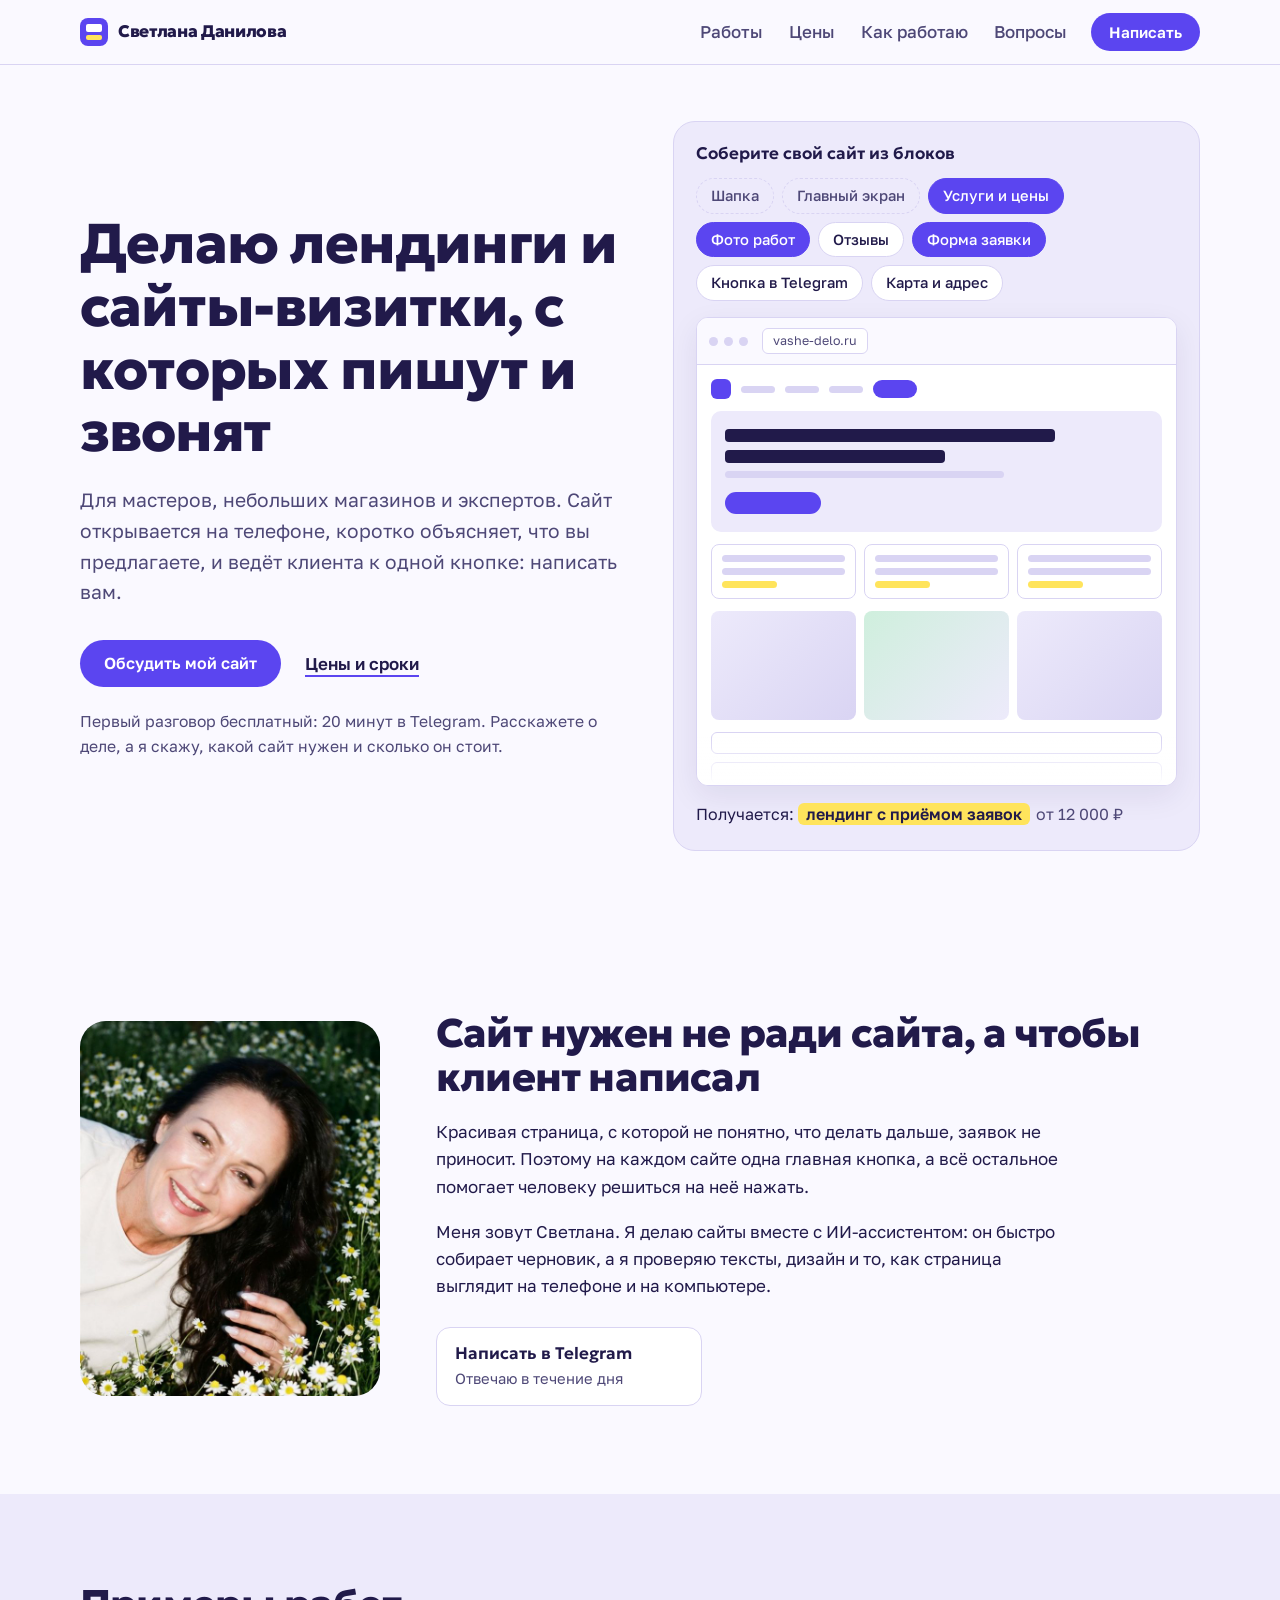
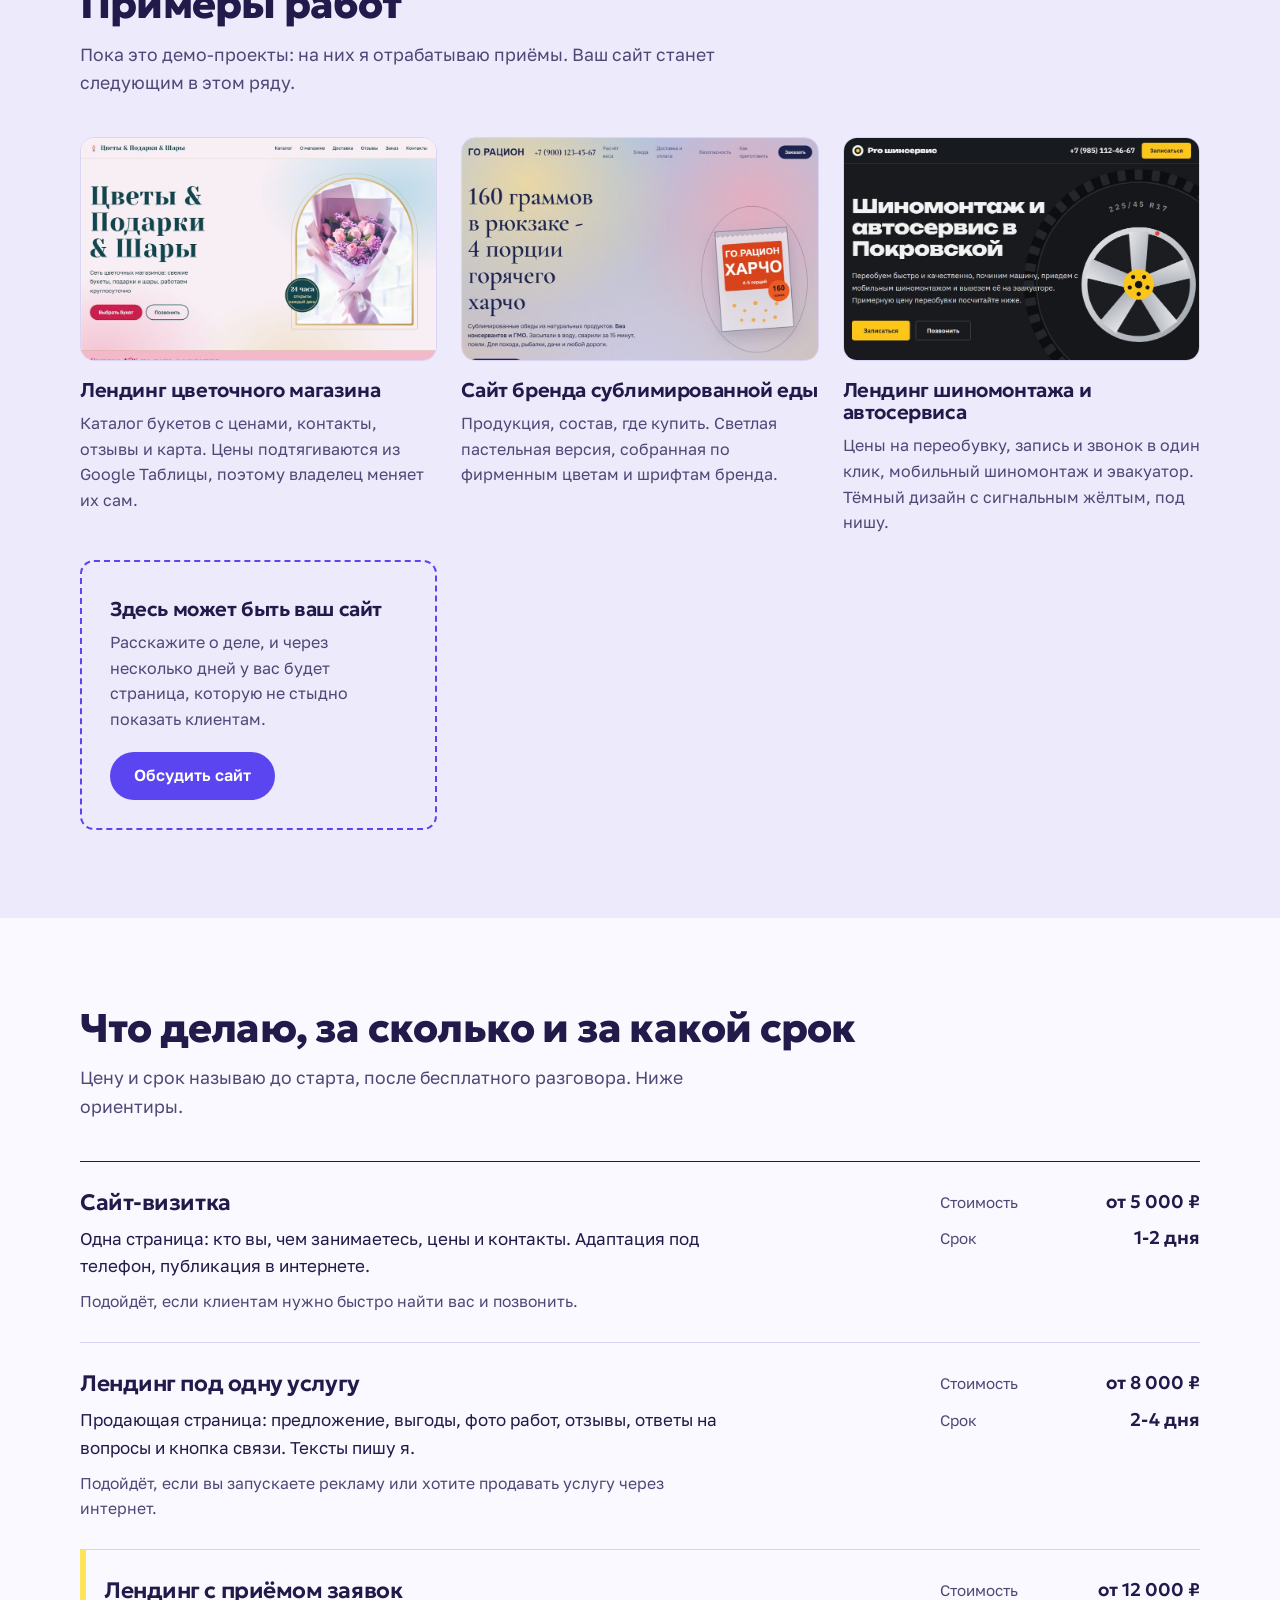
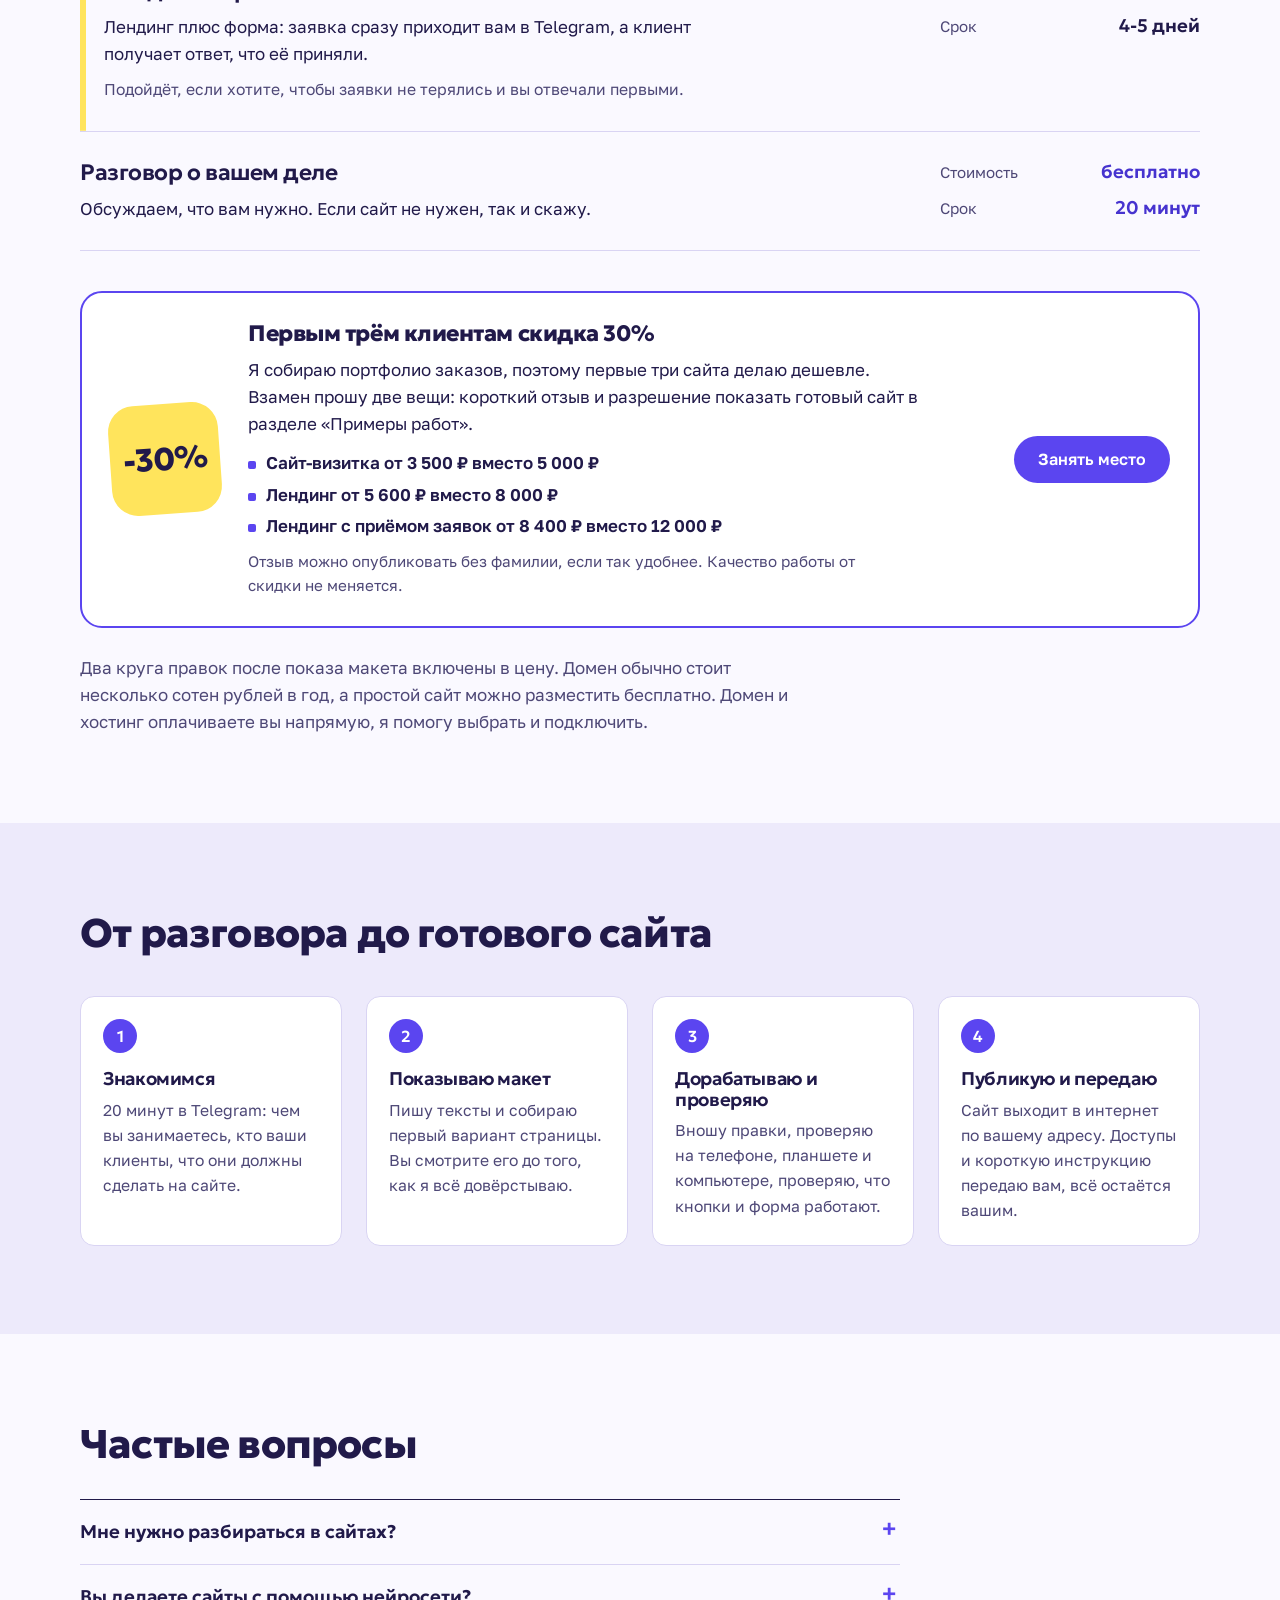
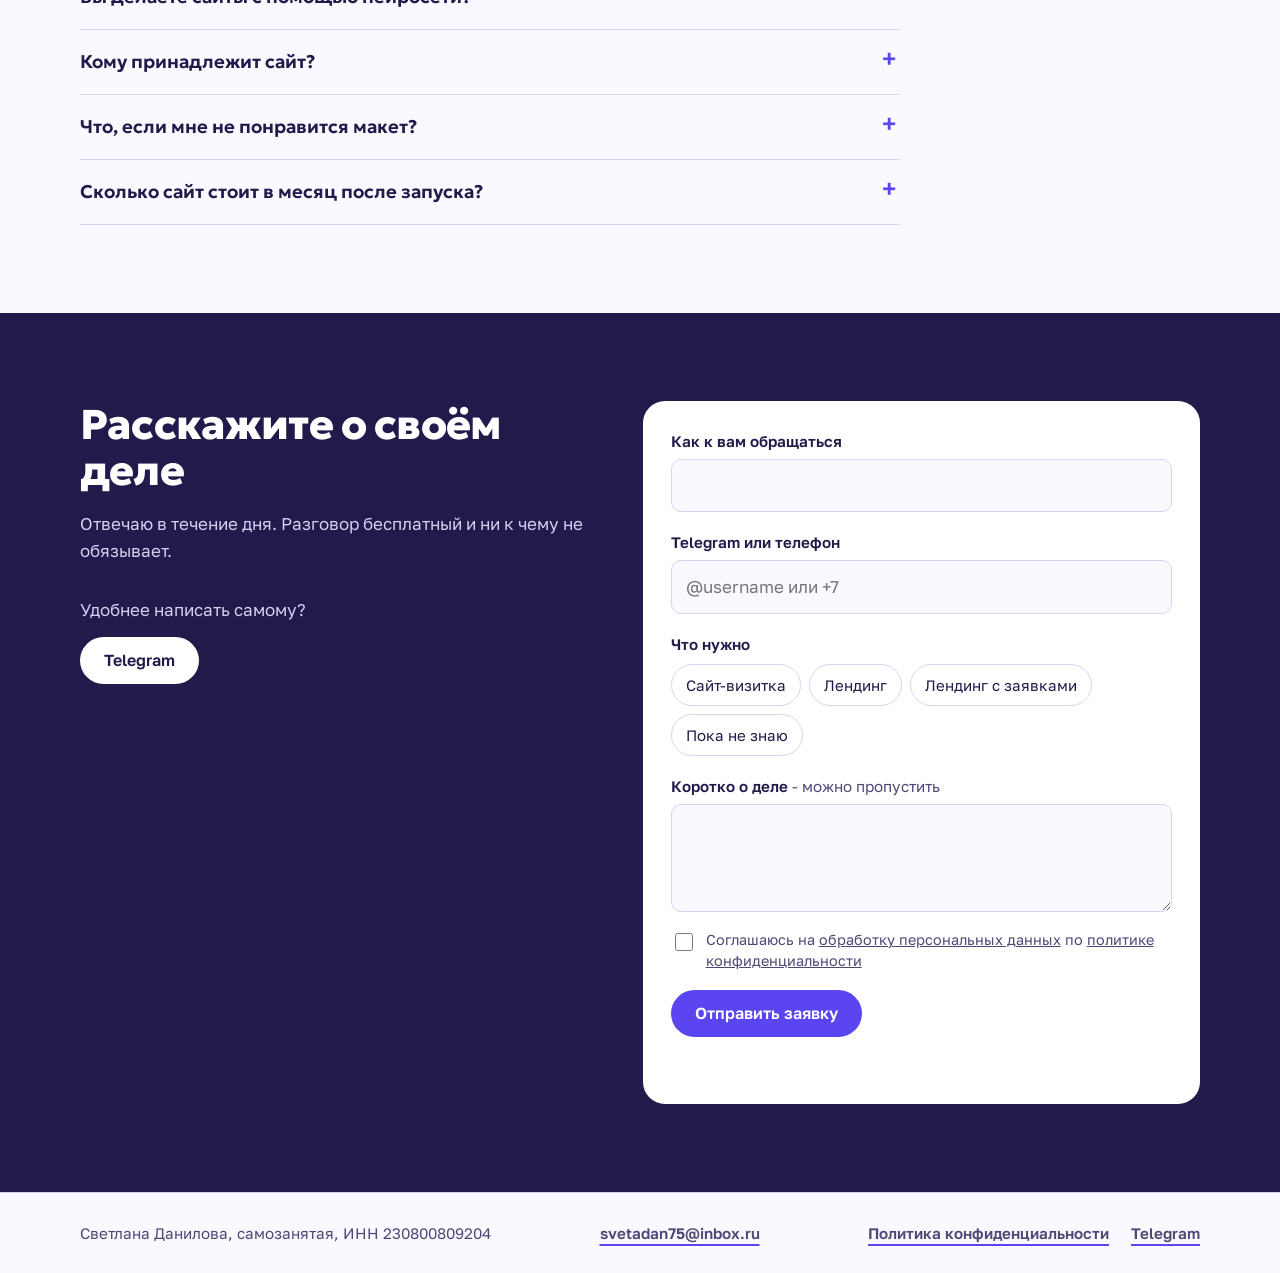
==== index.html @ 7984b99b "Убрать кнопки YouTube как не по теме сайта Co-Authored-By: Claude Sonnet 5 <noreply@anthropic.com>" ====
<!doctype html>
<html lang="ru">
<head>
  <meta charset="utf-8">
  <meta name="viewport" content="width=device-width, initial-scale=1">
  <title>Светлана Данилова - лендинги и сайты-визитки</title>
  <meta name="description" content="Делаю лендинги и сайты-визитки для мастеров, небольших магазинов и экспертов. Сайт открывается на телефоне и ведёт клиента к одному действию: написать вам.">
  <link rel="icon" href="data:image/svg+xml,%3Csvg xmlns='http://www.w3.org/2000/svg' viewBox='0 0 32 32'%3E%3Crect width='32' height='32' rx='8' fill='%235B45F0'/%3E%3Crect x='8' y='19' width='16' height='5' rx='2' fill='%23FFE45C'/%3E%3Crect x='8' y='8' width='16' height='8' rx='2' fill='%23fff'/%3E%3C/svg%3E">
  <link rel="preconnect" href="https://fonts.googleapis.com">
  <link rel="preconnect" href="https://fonts.gstatic.com" crossorigin>
  <link rel="stylesheet" href="https://fonts.googleapis.com/css2?family=Geologica:wght@600;800&family=Golos+Text:wght@400;500;600&display=swap">
  <link rel="stylesheet" href="styles.css">
</head>
<body>
  <a class="skip" href="#main">Перейти к содержанию</a>

  <header class="top">
    <div class="wrap top-in">
      <a class="logo" href="#top" aria-label="Светлана Данилова, в начало страницы">
        <span class="logo-mark" aria-hidden="true"></span>Светлана Данилова
      </a>
      <nav class="nav" aria-label="Разделы">
        <a href="#works">Работы</a>
        <a href="#prices">Цены</a>
        <a href="#method">Как работаю</a>
        <a href="#faq">Вопросы</a>
      </nav>
      <a class="btn btn-sm" href="https://t.me/Svetadan75" data-tg>Написать</a>
    </div>
  </header>

  <main id="main">
    <!-- Первый экран: оффер и конструктор, который собирает страницу на глазах -->
    <section class="hero" id="top">
      <div class="wrap hero-grid">
        <div class="hero-text">
          <h1>Делаю лендинги и сайты-визитки, с которых пишут и звонят</h1>
          <p class="lead">Для мастеров, небольших магазинов и экспертов. Сайт открывается на телефоне, коротко объясняет, что вы предлагаете, и ведёт клиента к одной кнопке: написать вам.</p>
          <div class="hero-cta">
            <a class="btn" href="https://t.me/Svetadan75" data-tg>Обсудить мой сайт</a>
            <a class="link" href="#prices">Цены и сроки</a>
          </div>
          <p class="note">Первый разговор бесплатный: 20 минут в Telegram. Расскажете о деле, а я скажу, какой сайт нужен и сколько он стоит.</p>
        </div>

        <figure class="builder" aria-labelledby="builder-cap">
          <figcaption id="builder-cap">Соберите свой сайт из блоков</figcaption>

          <div class="chips" id="chips" role="group" aria-label="Блоки сайта">
            <button type="button" class="chip is-locked" aria-pressed="true" disabled>Шапка</button>
            <button type="button" class="chip is-locked" aria-pressed="true" disabled>Главный экран</button>
            <button type="button" class="chip" data-block="services" aria-pressed="false">Услуги и цены</button>
            <button type="button" class="chip" data-block="gallery" aria-pressed="false">Фото работ</button>
            <button type="button" class="chip" data-block="reviews" aria-pressed="false">Отзывы</button>
            <button type="button" class="chip" data-block="form" aria-pressed="false">Форма заявки</button>
            <button type="button" class="chip" data-block="tg" aria-pressed="false">Кнопка в Telegram</button>
            <button type="button" class="chip" data-block="map" aria-pressed="false">Карта и адрес</button>
          </div>

          <div class="win" aria-hidden="true">
            <div class="win-bar"><i></i><i></i><i></i><span>vashe-delo.ru</span></div>
            <div class="win-page">
              <div class="blk blk-head"><b></b><span></span><span></span><span></span><em></em></div>
              <div class="blk blk-hero"><h6></h6><h6></h6><p></p><em></em></div>
              <div class="blk blk-services" data-b="services" hidden><div><u></u><u></u><s></s></div><div><u></u><u></u><s></s></div><div><u></u><u></u><s></s></div></div>
              <div class="blk blk-gallery" data-b="gallery" hidden><i></i><i></i><i></i></div>
              <div class="blk blk-reviews" data-b="reviews" hidden><span class="ava"></span><div><u></u><u></u><u></u></div></div>
              <div class="blk blk-form" data-b="form" hidden><i></i><i></i><em></em></div>
              <div class="blk blk-tg" data-b="tg" hidden><em>Написать в Telegram</em></div>
              <div class="blk blk-map" data-b="map" hidden><span class="pin"></span><u></u><u></u></div>
            </div>
          </div>

          <p class="verdict" id="verdict" role="status" aria-live="polite">
            Получается: <b id="verdict-name">сайт-визитка</b><span id="verdict-price"></span>
          </p>
        </figure>
      </div>
    </section>

    <!-- Кто делает -->
    <section class="sec" id="about" aria-labelledby="about-h">
      <div class="wrap about-grid">
        <figure class="about-photo">
          <img class="photo" src="img/svetlana.jpg" width="640" height="800" alt="Светлана Данилова" loading="lazy">
        </figure>
        <div class="about-text">
          <h2 id="about-h">Сайт нужен не ради сайта, а чтобы клиент написал</h2>
          <p>Красивая страница, с которой не понятно, что делать дальше, заявок не приносит. Поэтому на каждом сайте одна главная кнопка, а всё остальное помогает человеку решиться на неё нажать.</p>
          <p>Меня зовут Светлана. Я делаю сайты вместе с ИИ-ассистентом: он быстро собирает черновик, а я проверяю тексты, дизайн и то, как страница выглядит на телефоне и на компьютере.</p>
          <div class="social">
            <a class="social-link" href="https://t.me/Svetadan75" data-tg><b>Написать в Telegram</b><span>Отвечаю в течение дня</span></a>
          </div>
        </div>
      </div>
    </section>

    <!-- Работы -->
    <section class="sec sec-tint" id="works" aria-labelledby="works-h">
      <div class="wrap">
        <h2 id="works-h">Примеры работ</h2>
        <p class="sec-lead">Пока это демо-проекты: на них я отрабатываю приёмы. Ваш сайт станет следующим в этом ряду.</p>

        <div class="works">
          <article class="work">
            <div class="work-shot"><img src="img/work-flowers.jpg" width="900" height="563" alt="Первый экран сайта цветочного магазина" loading="lazy"></div>
            <h3>Лендинг цветочного магазина</h3>
            <p>Каталог букетов с ценами, контакты, отзывы и карта. Цены подтягиваются из Google Таблицы, поэтому владелец меняет их сам.</p>
          </article>
          <article class="work">
            <div class="work-shot"><img src="img/work-ration.jpg" width="900" height="563" alt="Первый экран сайта бренда сублимированной еды" loading="lazy"></div>
            <h3>Сайт бренда сублимированной еды</h3>
            <p>Продукция, состав, где купить. Светлая пастельная версия, собранная по фирменным цветам и шрифтам бренда.</p>
          </article>
          <article class="work">
            <div class="work-shot"><img src="img/work-tire.jpg" width="900" height="563" alt="Первый экран сайта шиномонтажа" loading="lazy"></div>
            <h3>Лендинг шиномонтажа и автосервиса</h3>
            <p>Цены на переобувку, запись и звонок в один клик, мобильный шиномонтаж и эвакуатор. Тёмный дизайн с сигнальным жёлтым, под нишу.</p>
          </article>
          <article class="work work-empty">
            <h3>Здесь может быть ваш сайт</h3>
            <p>Расскажите о деле, и через несколько дней у вас будет страница, которую не стыдно показать клиентам.</p>
            <a class="btn" href="https://t.me/Svetadan75" data-tg>Обсудить сайт</a>
          </article>
        </div>
      </div>
    </section>

    <!-- Цены -->
    <section class="sec" id="prices" aria-labelledby="prices-h">
      <div class="wrap">
        <h2 id="prices-h">Что делаю, за сколько и за какой срок</h2>
        <p class="sec-lead">Цену и срок называю до старта, после бесплатного разговора. Ниже ориентиры.</p>

        <div class="price-list">
          <article class="price-row" data-tier="card" data-from="5 000">
            <div class="pr-main">
              <h3>Сайт-визитка</h3>
              <p>Одна страница: кто вы, чем занимаетесь, цены и контакты. Адаптация под телефон, публикация в интернете.</p>
              <p class="pr-for">Подойдёт, если клиентам нужно быстро найти вас и позвонить.</p>
            </div>
            <dl class="pr-facts">
              <div><dt>Стоимость</dt><dd>от 5 000 ₽</dd></div>
              <div><dt>Срок</dt><dd>1-2 дня</dd></div>
            </dl>
          </article>

          <article class="price-row" data-tier="landing" data-from="8 000">
            <div class="pr-main">
              <h3>Лендинг под одну услугу</h3>
              <p>Продающая страница: предложение, выгоды, фото работ, отзывы, ответы на вопросы и кнопка связи. Тексты пишу я.</p>
              <p class="pr-for">Подойдёт, если вы запускаете рекламу или хотите продавать услугу через интернет.</p>
            </div>
            <dl class="pr-facts">
              <div><dt>Стоимость</dt><dd>от 8 000 ₽</dd></div>
              <div><dt>Срок</dt><dd>2-4 дня</dd></div>
            </dl>
          </article>

          <article class="price-row price-row-main" data-tier="apply" data-from="12 000">
            <div class="pr-main">
              <h3>Лендинг с приёмом заявок</h3>
              <p>Лендинг плюс форма: заявка сразу приходит вам в Telegram, а клиент получает ответ, что её приняли.</p>
              <p class="pr-for">Подойдёт, если хотите, чтобы заявки не терялись и вы отвечали первыми.</p>
            </div>
            <dl class="pr-facts">
              <div><dt>Стоимость</dt><dd>от 12 000 ₽</dd></div>
              <div><dt>Срок</dt><dd>4-5 дней</dd></div>
            </dl>
          </article>

          <article class="price-row price-row-free">
            <div class="pr-main">
              <h3>Разговор о вашем деле</h3>
              <p>Обсуждаем, что вам нужно. Если сайт не нужен, так и скажу.</p>
            </div>
            <dl class="pr-facts">
              <div><dt>Стоимость</dt><dd>бесплатно</dd></div>
              <div><dt>Срок</dt><dd>20 минут</dd></div>
            </dl>
          </article>
        </div>

        <!-- Скидка первым клиентам: честный ответ на «нет отзывов». Размер скидки и число мест меняются здесь и в ценах ниже -->
        <aside class="promo" aria-labelledby="promo-h">
          <div class="promo-badge" aria-hidden="true">-30%</div>
          <div class="promo-text">
            <h3 id="promo-h">Первым трём клиентам скидка 30%</h3>
            <p>Я собираю портфолио заказов, поэтому первые три сайта делаю дешевле. Взамен прошу две вещи: короткий отзыв и разрешение показать готовый сайт в разделе «Примеры работ».</p>
            <ul class="promo-prices">
              <li>Сайт-визитка от 3 500 ₽ вместо 5 000 ₽</li>
              <li>Лендинг от 5 600 ₽ вместо 8 000 ₽</li>
              <li>Лендинг с приёмом заявок от 8 400 ₽ вместо 12 000 ₽</li>
            </ul>
            <p class="promo-note">Отзыв можно опубликовать без фамилии, если так удобнее. Качество работы от скидки не меняется.</p>
          </div>
          <a class="btn promo-btn" href="https://t.me/Svetadan75?text=%D0%A5%D0%BE%D1%87%D1%83%20%D1%81%D0%B0%D0%B9%D1%82%20%D1%81%D0%BE%20%D1%81%D0%BA%D0%B8%D0%B4%D0%BA%D0%BE%D0%B9%20%D0%B7%D0%B0%20%D0%BE%D1%82%D0%B7%D1%8B%D0%B2" target="_blank" rel="noopener">Занять место</a>
        </aside>

        <p class="after-note">Два круга правок после показа макета включены в цену. Домен обычно стоит несколько сотен рублей в год, а простой сайт можно разместить бесплатно. Домен и хостинг оплачиваете вы напрямую, я помогу выбрать и подключить.</p>
      </div>
    </section>

    <!-- Метод: реальная последовательность, поэтому нумерация -->
    <section class="sec sec-tint" id="method" aria-labelledby="method-h">
      <div class="wrap">
        <h2 id="method-h">От разговора до готового сайта</h2>
        <ol class="steps">
          <li>
            <h3>Знакомимся</h3>
            <p>20 минут в Telegram: чем вы занимаетесь, кто ваши клиенты, что они должны сделать на сайте.</p>
          </li>
          <li>
            <h3>Показываю макет</h3>
            <p>Пишу тексты и собираю первый вариант страницы. Вы смотрите его до того, как я всё довёрстываю.</p>
          </li>
          <li>
            <h3>Дорабатываю и проверяю</h3>
            <p>Вношу правки, проверяю на телефоне, планшете и компьютере, проверяю, что кнопки и форма работают.</p>
          </li>
          <li>
            <h3>Публикую и передаю</h3>
            <p>Сайт выходит в интернет по вашему адресу. Доступы и короткую инструкцию передаю вам, всё остаётся вашим.</p>
          </li>
        </ol>
      </div>
    </section>

    <!-- Вопросы -->
    <section class="sec" id="faq" aria-labelledby="faq-h">
      <div class="wrap faq-wrap">
        <h2 id="faq-h">Частые вопросы</h2>
        <div class="faq">
          <details>
            <summary>Мне нужно разбираться в сайтах?</summary>
            <p>Нет. От вас нужны рассказ о деле, фотографии и цены. Остальное делаю я и показываю, как всем пользоваться.</p>
          </details>
          <details>
            <summary>Вы делаете сайты с помощью нейросети?</summary>
            <p>Да, работаю с ИИ-ассистентом: он ускоряет черновик. Тексты, дизайн и проверку на разных экранах я делаю и контролирую сама, а сайт не выходит, пока я его не проверю.</p>
          </details>
          <details>
            <summary>Кому принадлежит сайт?</summary>
            <p>Вам. Файлы сайта, домен и хостинг оформляются на вас. Если захотите уйти к другому исполнителю, сайт останется у вас.</p>
          </details>
          <details>
            <summary>Что, если мне не понравится макет?</summary>
            <p>Вы видите макет до финальной доработки. Два круга правок входят в цену: поменяем тексты, цвета, порядок блоков.</p>
          </details>
          <details>
            <summary>Сколько сайт стоит в месяц после запуска?</summary>
            <p>Простой сайт можно разместить бесплатно. Платите только за домен, обычно несколько сотен рублей в год. Точную сумму назову на разговоре.</p>
          </details>
        </div>
      </div>
    </section>

    <!-- Контакты -->
    <section class="contact" id="contact" aria-labelledby="contact-h">
      <div class="wrap contact-in">
        <div class="contact-intro">
          <h2 id="contact-h">Расскажите о своём деле</h2>
          <p>Отвечаю в течение дня. Разговор бесплатный и ни к чему не обязывает.</p>
          <p class="contact-alt">Удобнее написать самому?</p>
          <div class="contact-links">
            <a class="btn btn-light" href="https://t.me/Svetadan75" data-tg>Telegram</a>
          </div>
        </div>

        <!-- Адрес приёма заявок задаётся в main.js (CONFIG.webhook). Пока он пуст, форма подсказывает написать в Telegram -->
        <form class="lead-form" id="lead-form" novalidate>
          <div class="field">
            <label for="f-name">Как к вам обращаться</label>
            <input id="f-name" name="name" type="text" autocomplete="given-name" required>
          </div>
          <div class="field">
            <label for="f-contact">Telegram или телефон</label>
            <input id="f-contact" name="contact" type="text" autocomplete="tel" required placeholder="@username или +7">
          </div>

          <fieldset class="opts">
            <legend>Что нужно</legend>
            <label><input type="radio" name="service" value="Сайт-визитка"><span>Сайт-визитка</span></label>
            <label><input type="radio" name="service" value="Лендинг"><span>Лендинг</span></label>
            <label><input type="radio" name="service" value="Лендинг с приёмом заявок"><span>Лендинг с заявками</span></label>
            <label><input type="radio" name="service" value="Пока не знаю"><span>Пока не знаю</span></label>
          </fieldset>

          <div class="field">
            <label for="f-task">Коротко о деле <span class="opt">- можно пропустить</span></label>
            <textarea id="f-task" name="task" rows="3"></textarea>
          </div>

          <!-- Ловушка для спам-ботов: люди это поле не видят -->
          <div class="hp" aria-hidden="true">
            <label for="f-website">Сайт</label>
            <input id="f-website" name="website" type="text" tabindex="-1" autocomplete="off">
          </div>

          <!-- Согласие отдельной галочкой, не отмечено заранее (152-ФЗ) -->
          <label class="agree">
            <input type="checkbox" name="agree" id="f-agree" required>
            <span>Соглашаюсь на <a href="politika.html#soglasie" target="_blank">обработку персональных данных</a> по <a href="politika.html" target="_blank">политике конфиденциальности</a></span>
          </label>
          <button class="btn btn-light" type="submit">Отправить заявку</button>
          <p class="form-status" role="status" aria-live="polite"></p>
        </form>
      </div>
    </section>
  </main>

  <footer class="foot">
    <div class="wrap foot-in">
      <p>Светлана Данилова, самозанятая, ИНН 230800809204</p>
      <p><a class="link" href="mailto:svetadan75@inbox.ru">svetadan75@inbox.ru</a></p>
      <div class="foot-links">
        <a class="link" href="politika.html">Политика конфиденциальности</a>
        <a class="link" href="https://t.me/Svetadan75" data-tg-channel>Telegram</a>
      </div>
    </div>
  </footer>

  <script src="main.js" defer></script>
</body>
</html>
---- styles.css ----
/* Светлана Данилова: лендинги и сайты-визитки.
   Палитра: чернильный сине-фиолетовый текст, сирень вместо белого, фиолетовая кнопка, жёлтый маркер как единственный «громкий» цвет. */
:root {
  --ink: #211A4A;
  --ink-soft: #4E4877;
  --paper: #FAF9FF;
  --lilac: #EDEAFB;
  --line: #D9D4F3;
  --violet: #5B45F0;
  --violet-deep: #4633CF;
  --marker: #FFE45C;
  --mint: #CFEFDD;
  --radius: 14px;
  --font-display: "Geologica", "Arial", sans-serif;
  --font-body: "Golos Text", system-ui, sans-serif;
}

*, *::before, *::after { box-sizing: border-box; }
html { scroll-behavior: smooth; scroll-padding-top: 76px; }
body {
  margin: 0;
  background: var(--paper);
  color: var(--ink);
  font: 400 1.0625rem/1.6 var(--font-body);
  -webkit-font-smoothing: antialiased;
}
img { max-width: 100%; height: auto; display: block; }
a { color: inherit; }
h1, h2, h3 { font-family: var(--font-display); line-height: 1.12; margin: 0; letter-spacing: -0.02em; }
p { margin: 0; }
:focus-visible { outline: 3px solid var(--violet); outline-offset: 3px; border-radius: 6px; }

.wrap { width: min(1120px, 100% - 32px); margin-inline: auto; }
.skip { position: absolute; left: -999px; top: 8px; background: var(--ink); color: #fff; padding: 8px 14px; border-radius: 8px; z-index: 20; }
.skip:focus { left: 8px; }

/* Кнопки и ссылки: тёплое дышащее свечение + блик, который пробегает при наведении */
.btn, .btn-line {
  position: relative; overflow: hidden; isolation: isolate;
  display: inline-flex; align-items: center; justify-content: center;
  padding: 14px 24px; border-radius: 999px; border: 0;
  background: var(--violet); color: #fff; text-decoration: none;
  font: 600 1rem/1.2 var(--font-body); cursor: pointer;
  transition: background .2s, transform .2s, box-shadow .2s;
  animation: btn-glow 2.6s ease-in-out infinite;
}
.btn::after, .btn-line::after {
  content: ""; position: absolute; top: 0; left: -60%; width: 40%; height: 100%;
  background: linear-gradient(120deg, transparent, rgba(255,255,255,.6), transparent);
  transform: skewX(-20deg); transition: left .6s ease; pointer-events: none;
}
.btn:hover, .btn-line:hover { animation-play-state: paused; }
.btn:hover::after, .btn-line:hover::after { left: 130%; }
.btn:hover { background: var(--violet-deep); transform: translateY(-2px); box-shadow: 0 12px 28px rgba(91,69,240,.45); }
@keyframes btn-glow {
  0%, 100% { box-shadow: 0 0 0 0 rgba(91,69,240,.4), 0 6px 18px rgba(91,69,240,.2); }
  50% { box-shadow: 0 0 0 9px rgba(91,69,240,0), 0 8px 24px rgba(91,69,240,.32); }
}
.btn-sm { padding: 10px 18px; font-size: .95rem; }
.btn-light { background: #fff; color: var(--ink); animation: none; }
.btn-light::after { background: linear-gradient(120deg, transparent, rgba(91,69,240,.3), transparent); }
.btn-light:hover { background: var(--marker); box-shadow: 0 10px 24px rgba(255,228,92,.5); }
.btn-line { padding: 12px 22px; border: 2px solid rgba(255,255,255,.45); animation: none; }
.btn-line:hover { border-color: #fff; background: rgba(255,255,255,.1); }
@media (prefers-reduced-motion: reduce) {
  .btn, .btn-line { animation: none; }
  .btn::after, .btn-line::after { transition: none; }
}
.link { font-weight: 600; text-decoration-thickness: 2px; text-underline-offset: 5px; text-decoration-color: var(--violet); }
.link:hover { text-decoration-color: var(--ink); }

/* Шапка */
.top { position: sticky; top: 0; z-index: 10; background: rgba(250,249,255,.92); backdrop-filter: blur(8px); border-bottom: 1px solid var(--line); }
.top-in { display: flex; align-items: center; gap: 24px; min-height: 64px; }
.logo { display: inline-flex; align-items: center; gap: 10px; font: 800 1.05rem/1 var(--font-display); text-decoration: none; letter-spacing: -0.02em; margin-right: auto; }
.logo-mark { width: 28px; height: 28px; border-radius: 8px; background: var(--violet); position: relative; flex: none; }
.logo-mark::before, .logo-mark::after { content: ""; position: absolute; left: 6px; right: 6px; border-radius: 2px; }
.logo-mark::before { top: 6px; height: 8px; background: #fff; }
.logo-mark::after { bottom: 6px; height: 5px; background: var(--marker); }
.nav { display: flex; gap: 26px; }
.nav a { text-decoration: none; font-weight: 500; color: var(--ink-soft); }
.nav a:hover { color: var(--ink); }

/* Первый экран */
.hero { padding: 56px 0 72px; }
.hero-grid { display: grid; grid-template-columns: 1.02fr 1fr; gap: 56px; align-items: center; }
.hero h1 { font-size: clamp(2.1rem, 4.6vw, 3.5rem); font-weight: 800; }
.lead { margin-top: 22px; font-size: 1.2rem; color: var(--ink-soft); max-width: 34em; }
.hero-cta { display: flex; align-items: center; gap: 24px; margin-top: 32px; flex-wrap: wrap; }
.note { margin-top: 22px; color: var(--ink-soft); font-size: .98rem; max-width: 34em; }

/* Конструктор */
.builder { margin: 0; background: var(--lilac); border: 1px solid var(--line); border-radius: 22px; padding: 22px; }
.builder figcaption { font: 600 1.05rem/1.2 var(--font-display); margin-bottom: 14px; }
.chips { display: flex; flex-wrap: wrap; gap: 8px; }
.chip {
  padding: 8px 14px; border-radius: 999px; border: 1.5px solid var(--line); background: #fff;
  font: 500 .92rem/1.2 var(--font-body); color: var(--ink); cursor: pointer;
  transition: background .15s, border-color .15s, color .15s;
}
.chip:hover:not(:disabled) { border-color: var(--violet); }
.chip[aria-pressed="true"] { background: var(--violet); border-color: var(--violet); color: #fff; }
.chip.is-locked { background: transparent; border-style: dashed; color: var(--ink-soft); cursor: default; }
.chip.is-locked[aria-pressed="true"] { background: transparent; color: var(--ink-soft); border-color: var(--line); }

.win { margin-top: 16px; background: #fff; border: 1px solid var(--line); border-radius: 12px; overflow: hidden; box-shadow: 0 10px 30px rgba(33,26,74,.08); }
.win-bar { display: flex; align-items: center; gap: 6px; padding: 10px 12px; background: var(--paper); border-bottom: 1px solid var(--line); }
.win-bar i { width: 9px; height: 9px; border-radius: 50%; background: var(--line); }
.win-bar span { margin-left: 8px; font-size: .78rem; color: var(--ink-soft); background: #fff; border: 1px solid var(--line); border-radius: 6px; padding: 2px 10px; }
.win-page { position: relative; padding: 14px; display: flex; flex-direction: column; gap: 12px; min-height: 260px; max-height: 420px; overflow: hidden; }
.win-page::after { content: ""; position: absolute; left: 0; right: 0; bottom: 0; height: 48px; background: linear-gradient(rgba(255,255,255,0), #fff); pointer-events: none; }

.blk { border-radius: 10px; }
.blk[hidden] { display: none; }
.blk:not([hidden]) { animation: pop .35s ease-out both; }
@keyframes pop { from { opacity: 0; transform: translateY(8px) scale(.98); } to { opacity: 1; transform: none; } }

.blk u, .blk h6, .blk p, .blk s, .blk span:not(.ava):not(.pin) { display: block; height: 7px; border-radius: 4px; background: var(--line); margin: 0; text-decoration: none; }
.blk s { width: 45%; background: var(--marker); }
.blk em { display: block; font-style: normal; }
.blk-head { display: flex; align-items: center; gap: 10px; }
.blk-head b { width: 20px; height: 20px; border-radius: 6px; background: var(--violet); }
.blk-head span { width: 34px; }
.blk-head span:first-of-type { margin-left: auto; }
.blk-head em { width: 44px; height: 18px; border-radius: 999px; background: var(--violet); }
.blk-hero { background: var(--lilac); padding: 18px 14px; display: flex; flex-direction: column; gap: 8px; }
.blk-hero h6 { height: 13px; width: 78%; background: var(--ink); }
.blk-hero h6 + h6 { width: 52%; }
.blk-hero p { width: 66%; }
.blk-hero em { width: 96px; height: 22px; border-radius: 999px; background: var(--violet); margin-top: 6px; }
.blk-services { display: grid; grid-template-columns: repeat(3, 1fr); gap: 8px; }
.blk-services > div { border: 1px solid var(--line); border-radius: 8px; padding: 10px; display: flex; flex-direction: column; gap: 6px; }
.blk-gallery { display: grid; grid-template-columns: repeat(3, 1fr); gap: 8px; }
.blk-gallery i { aspect-ratio: 4 / 3; border-radius: 8px; background: linear-gradient(135deg, var(--lilac), var(--line)); }
.blk-gallery i:nth-child(2) { background: linear-gradient(135deg, var(--mint), var(--lilac)); }
.blk-reviews { display: flex; gap: 10px; align-items: center; border: 1px solid var(--line); padding: 10px; }
.blk-reviews .ava { width: 26px; height: 26px; border-radius: 50%; background: var(--marker); flex: none; }
.blk-reviews > div { flex: 1; display: flex; flex-direction: column; gap: 6px; }
.blk-form { display: flex; flex-direction: column; gap: 8px; }
.blk-form i { height: 22px; border: 1.5px solid var(--line); border-radius: 6px; }
.blk-form em { height: 22px; border-radius: 999px; background: var(--violet); width: 42%; }
.blk-tg { display: flex; }
.blk-tg em { background: #2AABEE; color: #fff; font: 600 .78rem/1 var(--font-body); padding: 9px 16px; border-radius: 999px; }
.blk-map { position: relative; height: 62px; background: var(--mint); overflow: hidden; }
.blk-map u { position: absolute; height: 5px; background: rgba(255,255,255,.7); left: -5%; right: -5%; top: 40%; transform: rotate(-8deg); }
.blk-map u + u { top: 68%; transform: rotate(6deg); }
.blk-map .pin { position: absolute; left: 50%; top: 22%; width: 14px; height: 14px; border-radius: 50% 50% 50% 0; background: var(--violet); transform: rotate(-45deg); }

.verdict { margin-top: 16px; font-size: 1rem; }
.verdict b { background: var(--marker); padding: 1px 8px; border-radius: 6px; font-weight: 600; }
.verdict span { color: var(--ink-soft); margin-left: 6px; }

/* Секции */
.sec { padding: 88px 0; }
.sec-tint { background: var(--lilac); }
.sec h2 { font-size: clamp(1.7rem, 3.4vw, 2.5rem); font-weight: 800; max-width: 20em; }
.sec-lead { margin-top: 14px; color: var(--ink-soft); font-size: 1.1rem; max-width: 38em; }

/* О себе */
.about-grid { display: grid; grid-template-columns: 300px 1fr; gap: 56px; align-items: center; }
.about-photo { margin: 0; }

.photo { display: block; width: 100%; aspect-ratio: 4 / 5; object-fit: cover; object-position: center 25%; border-radius: 26px; background: var(--lilac); }
.about-text p { margin-top: 18px; max-width: 38em; }
.about-text h2 { margin-bottom: 4px; }
.social { display: grid; grid-template-columns: repeat(2, minmax(0, 1fr)); gap: 12px; margin-top: 28px; max-width: 34rem; }
.social-link { display: flex; flex-direction: column; gap: 4px; padding: 16px 18px; border: 1.5px solid var(--line); border-radius: var(--radius); background: #fff; text-decoration: none; transition: border-color .2s, transform .2s; }
.social-link:hover { border-color: var(--violet); transform: translateY(-2px); }
.social-link b { font: 600 1.05rem/1.2 var(--font-display); }
.social-link span { font-size: .92rem; color: var(--ink-soft); line-height: 1.4; }

/* Работы */
.works { display: grid; grid-template-columns: repeat(3, minmax(0, 1fr)); gap: 24px; margin-top: 40px; }
.work { display: flex; flex-direction: column; gap: 10px; }
.work h3 { font-size: 1.25rem; font-weight: 600; margin-top: 8px; }
.work p { color: var(--ink-soft); font-size: 1rem; }
.work-shot { border-radius: var(--radius); overflow: hidden; border: 1px solid var(--line); background: #fff; aspect-ratio: 8 / 5; }
.work-shot img { width: 100%; height: 100%; object-fit: cover; object-position: top; }
.work-empty { justify-content: center; align-items: flex-start; border: 2px dashed var(--violet); border-radius: var(--radius); padding: 28px; }
.work-empty .btn { margin-top: 10px; }

/* Цены */
.price-list { margin-top: 40px; border-top: 1.5px solid var(--ink); }
.price-row { display: grid; grid-template-columns: 1fr 260px; gap: 32px; padding: 28px 0; border-bottom: 1px solid var(--line); }
.pr-main h3 { font-size: 1.4rem; font-weight: 600; }
.pr-main p { margin-top: 10px; max-width: 38em; }
.pr-main .pr-for { color: var(--ink-soft); font-size: .98rem; }
.pr-facts { margin: 0; display: grid; gap: 12px; align-content: start; }
.pr-facts div { display: flex; justify-content: space-between; gap: 12px; align-items: baseline; }
.pr-facts dt { color: var(--ink-soft); font-size: .95rem; }
.pr-facts dd { margin: 0; font: 600 1.15rem/1.2 var(--font-display); text-align: right; }
.price-row-main { background: linear-gradient(var(--marker), var(--marker)) left / 6px 100% no-repeat; padding-left: 24px; }
.price-row-free .pr-facts dd { color: var(--violet-deep); }
.after-note { margin-top: 26px; color: var(--ink-soft); max-width: 42em; }
.price-row.is-match { animation: match 1.4s ease-out; }
@keyframes match { 0%, 60% { background-color: var(--marker); } 100% { background-color: transparent; } }

/* Шаги */
.steps { list-style: none; counter-reset: step; margin: 40px 0 0; padding: 0; display: grid; grid-template-columns: repeat(4, minmax(0, 1fr)); gap: 24px; }
.steps li { counter-increment: step; background: #fff; border: 1px solid var(--line); border-radius: var(--radius); padding: 22px; }
.steps li::before { content: counter(step); display: grid; place-items: center; width: 34px; height: 34px; border-radius: 50%; background: var(--violet); color: #fff; font: 600 1rem/1 var(--font-display); margin-bottom: 16px; }
.steps h3 { font-size: 1.15rem; font-weight: 600; }
.steps p { margin-top: 8px; font-size: .98rem; color: var(--ink-soft); }

/* FAQ */
.faq { margin-top: 32px; max-width: 820px; border-top: 1.5px solid var(--ink); }
.faq details { border-bottom: 1px solid var(--line); }
.faq summary { cursor: pointer; padding: 20px 40px 20px 0; font: 600 1.15rem/1.3 var(--font-display); list-style: none; position: relative; }
.faq summary::-webkit-details-marker { display: none; }
.faq summary::after { content: "+"; position: absolute; right: 4px; top: 16px; font: 500 1.6rem/1 var(--font-body); color: var(--violet); transition: transform .2s; }
.faq details[open] summary::after { transform: rotate(45deg); }
.faq details p { padding: 0 40px 22px 0; color: var(--ink-soft); }

/* Контакты */
.contact { background: var(--ink); color: #fff; padding: 88px 0; }
.contact-in { display: grid; grid-template-columns: 1fr 1.1fr; gap: 56px; align-items: start; }
.contact h2 { font-size: clamp(1.8rem, 3.6vw, 2.6rem); font-weight: 800; }
.contact-intro p { margin-top: 16px; color: #D4CFF2; max-width: 30em; }
.contact-alt { margin-top: 32px !important; }
.contact-links { display: flex; gap: 12px; margin-top: 14px; flex-wrap: wrap; }
.lead-form { background: #fff; color: var(--ink); border-radius: 22px; padding: 28px; display: grid; gap: 18px; }
.field { display: grid; gap: 6px; }
.field label, .opts legend { font-weight: 600; font-size: .95rem; }
.opt { font-weight: 400; color: var(--ink-soft); }
.field input, .field textarea { width: 100%; padding: 12px 14px; border: 1.5px solid var(--line); border-radius: 10px; font: inherit; color: var(--ink); background: var(--paper); }
.field input:focus, .field textarea:focus { outline: none; border-color: var(--violet); box-shadow: 0 0 0 3px rgba(91,69,240,.2); }
.field.has-error input { border-color: #C6284D; }
.opts { border: 0; padding: 0; margin: 0; display: flex; flex-wrap: wrap; gap: 8px; }
.opts legend { padding: 0; margin-bottom: 8px; width: 100%; }
.opts label { cursor: pointer; }
.opts input { position: absolute; opacity: 0; pointer-events: none; }
.opts span { display: inline-block; padding: 8px 14px; border-radius: 999px; border: 1.5px solid var(--line); font-size: .94rem; transition: background .15s, color .15s, border-color .15s; }
.opts input:checked + span { background: var(--violet); color: #fff; border-color: var(--violet); }
.opts input:focus-visible + span { outline: 3px solid var(--violet); outline-offset: 2px; }
.agree { display: flex; gap: 10px; align-items: flex-start; font-size: .9rem; color: var(--ink-soft); line-height: 1.45; }
.agree input { margin-top: 3px; width: 18px; height: 18px; accent-color: var(--violet); flex: none; }
.lead-form .btn { background: var(--violet); color: #fff; justify-self: start; }
.lead-form .btn:hover { background: var(--violet-deep); }
.form-status { font-size: .95rem; min-height: 1.4em; }
.form-status.is-error { color: #C6284D; }
.form-status.is-ok { color: #1E7A4C; }
.form-status a { font-weight: 600; }
.hp { position: absolute; left: -9999px; width: 1px; height: 1px; overflow: hidden; }

/* Подвал */
.foot { background: var(--paper); padding: 28px 0; border-top: 1px solid var(--line); font-size: .95rem; color: var(--ink-soft); }
.foot-in { display: flex; justify-content: space-between; gap: 16px; flex-wrap: wrap; }
.foot-links { display: flex; gap: 22px; }

/* Планшет и телефон */
@media (max-width: 980px) {
  .hero-grid, .about-grid, .contact-in { grid-template-columns: 1fr; gap: 40px; }
  .about-photo { max-width: 220px; }
  .works { grid-template-columns: 1fr 1fr; }
  .steps { grid-template-columns: 1fr 1fr; }
  .nav { display: none; }
}
@media (max-width: 640px) {
  body { font-size: 1rem; }
  .hero { padding: 36px 0 48px; }
  .sec, .contact { padding: 56px 0; }
  .works, .steps, .social { grid-template-columns: 1fr; }
  .price-row { grid-template-columns: 1fr; gap: 14px; }
  .price-row-main { padding-left: 18px; }
  .builder { padding: 16px; }
  .lead-form { padding: 20px; }
  .top-in .btn-sm { padding: 9px 14px; }
  .logo { font-size: .95rem; }
}

@media (prefers-reduced-motion: reduce) {
  html { scroll-behavior: auto; }
  *, *::before, *::after { animation: none !important; transition: none !important; }
}

/* Страница политики конфиденциальности */
.doc { max-width: 760px; padding: 56px 0 80px; }
.doc h1 { font-size: clamp(1.8rem, 4vw, 2.6rem); font-weight: 800; }
.doc-date { margin-top: 10px; color: var(--ink-soft); }
.doc h2 { font-size: 1.25rem; font-weight: 600; margin-top: 36px; }
.doc p, .doc ul { margin-top: 12px; }
.doc ul { padding-left: 22px; }
.doc li { margin-top: 6px; }
.doc a { color: var(--violet-deep); text-underline-offset: 3px; }

/* Скидка первым клиентам */
.promo { display: grid; grid-template-columns: auto 1fr auto; gap: 28px; align-items: center; margin-top: 40px; padding: 28px; background: #fff; border: 2px solid var(--violet); border-radius: 22px; }
.promo-badge { display: grid; place-items: center; min-width: 110px; height: 110px; padding: 0 12px; border-radius: 26px; background: var(--marker); font: 800 2rem/1 var(--font-display); letter-spacing: -0.03em; transform: rotate(-4deg); }
.promo h3 { font-size: 1.4rem; font-weight: 800; }
.promo-text p { margin-top: 10px; max-width: 40em; }
.promo-prices { margin: 12px 0 0; padding: 0; list-style: none; display: grid; gap: 4px; font-weight: 600; }
.promo-prices li::before { content: ""; display: inline-block; width: 8px; height: 8px; margin-right: 10px; border-radius: 2px; background: var(--violet); }
.promo .promo-note { color: var(--ink-soft); font-size: .95rem; }
.promo-btn { white-space: nowrap; }
@media (max-width: 980px) {
  .promo { grid-template-columns: 1fr; gap: 20px; }
  .promo-badge { justify-self: start; }
  .promo-btn { justify-self: start; }
}
@media (max-width: 640px) {
  .promo { padding: 20px; }
  .promo-badge { min-width: 90px; height: 90px; font-size: 1.6rem; }
}
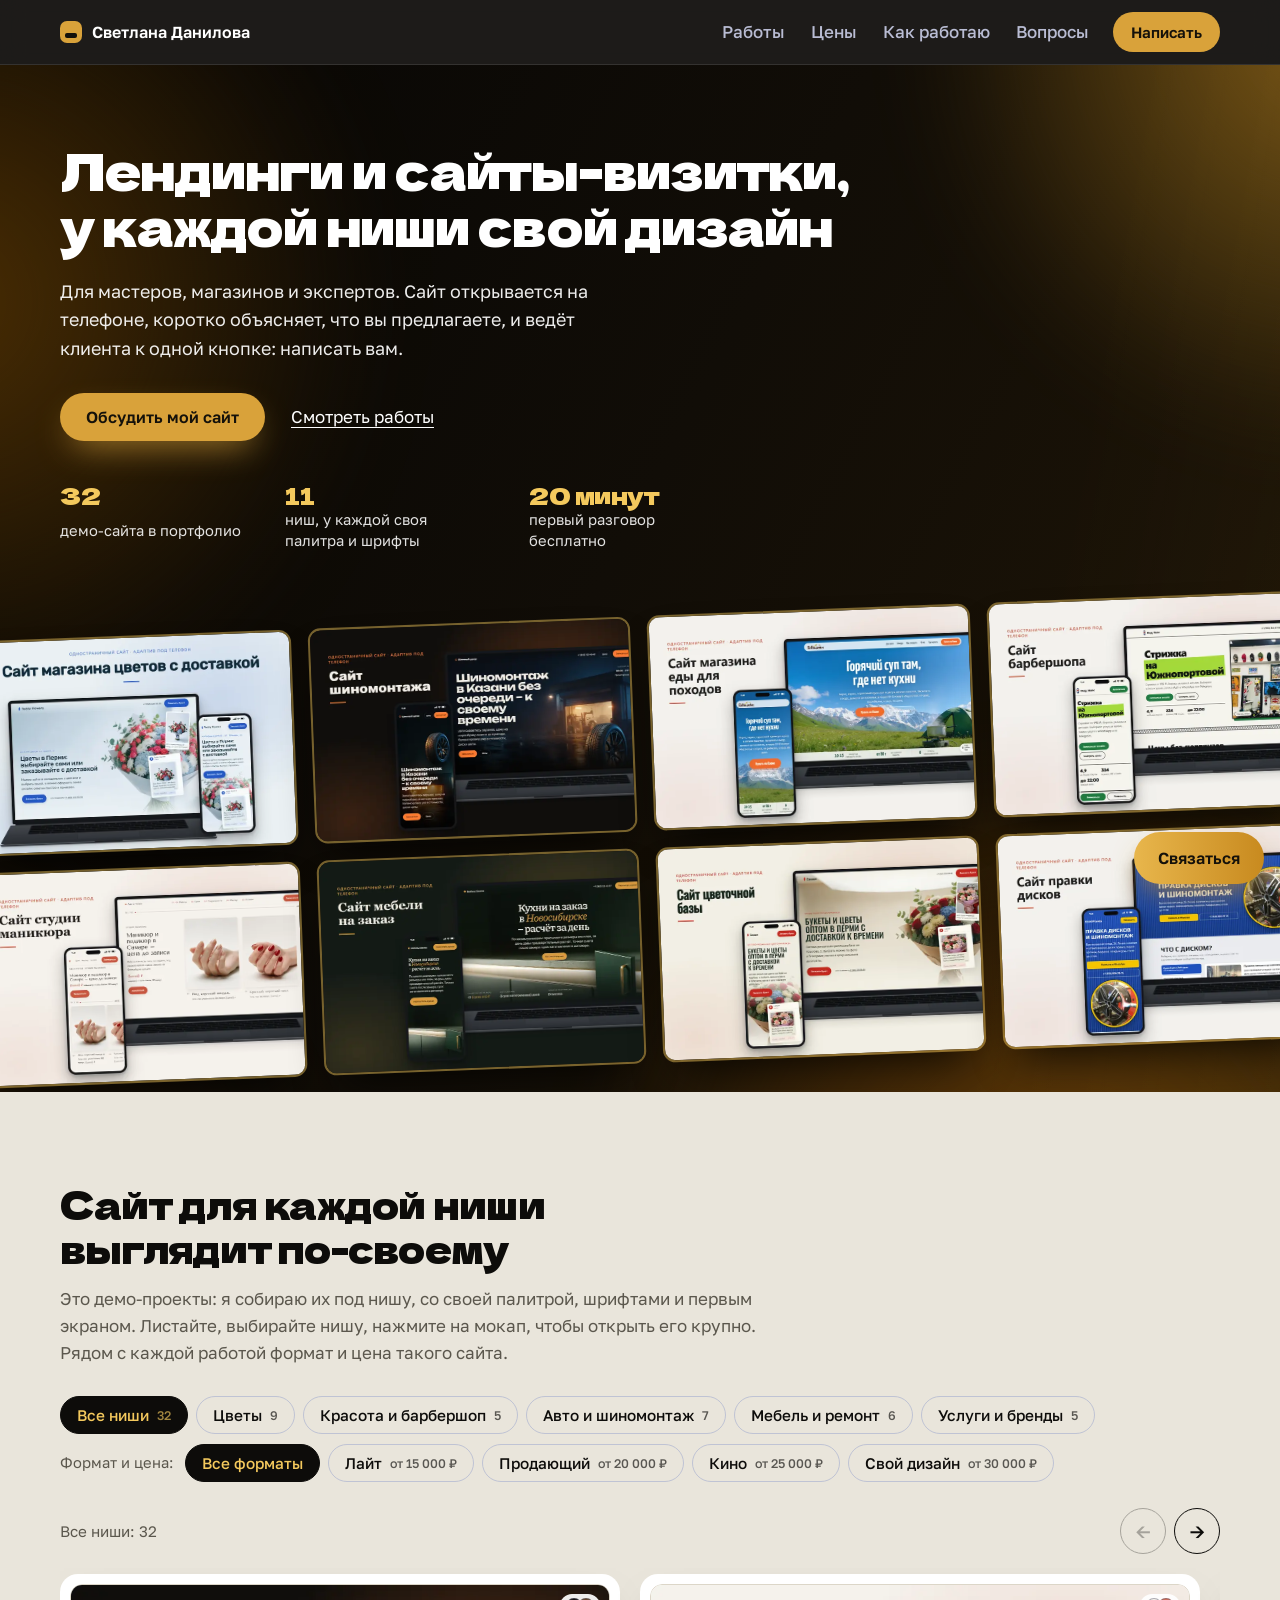
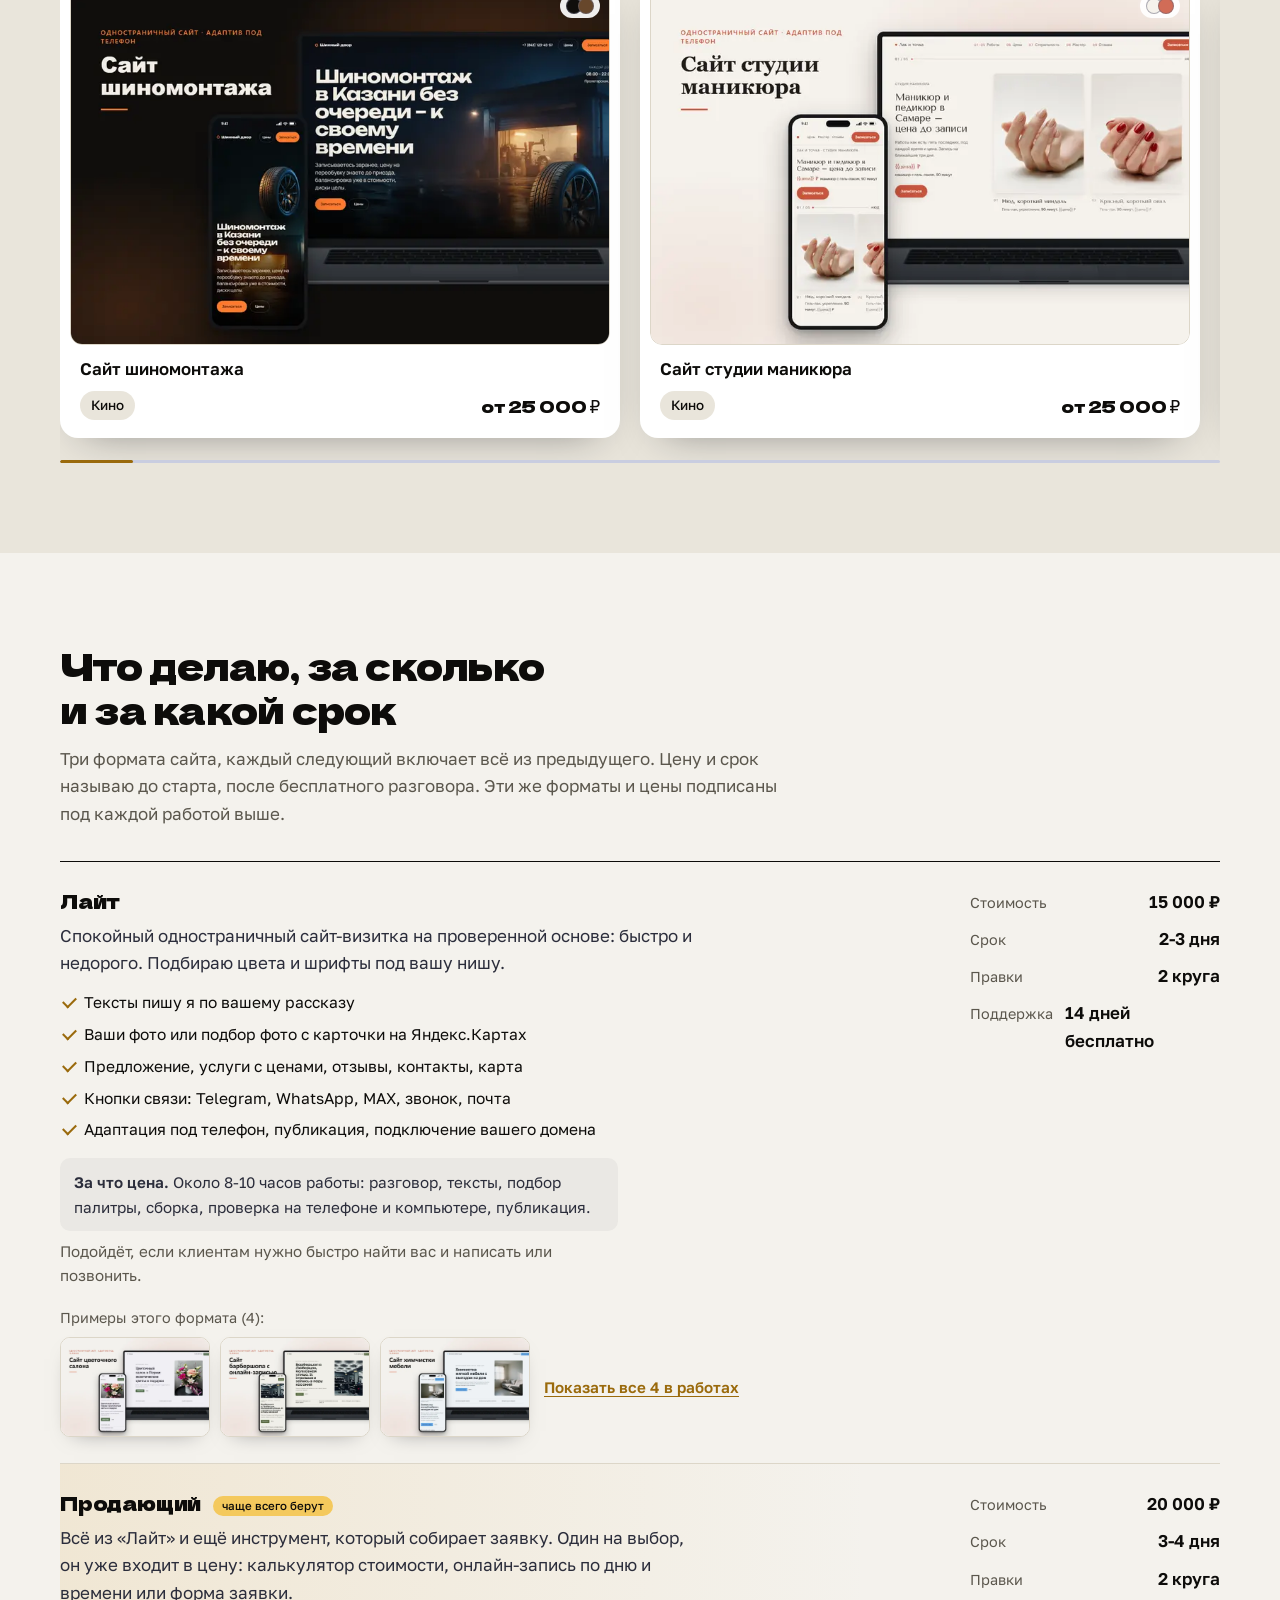
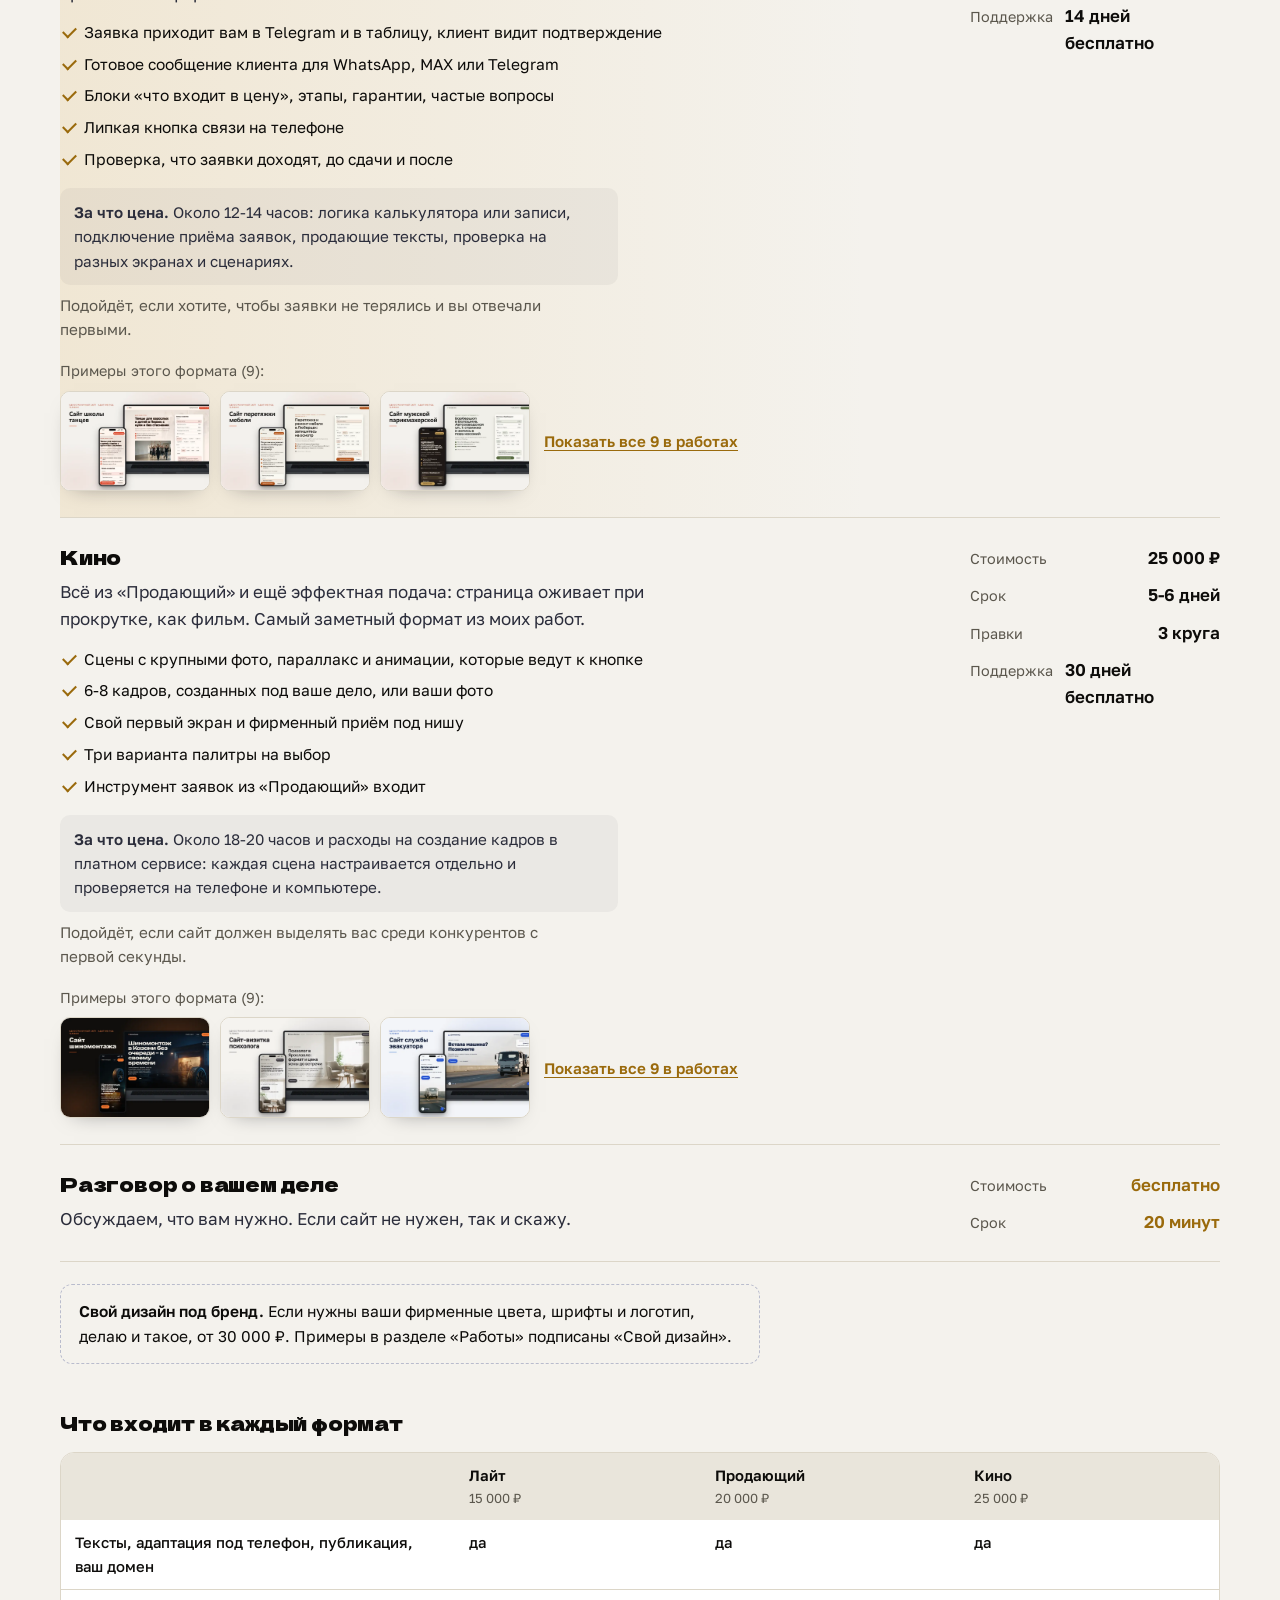
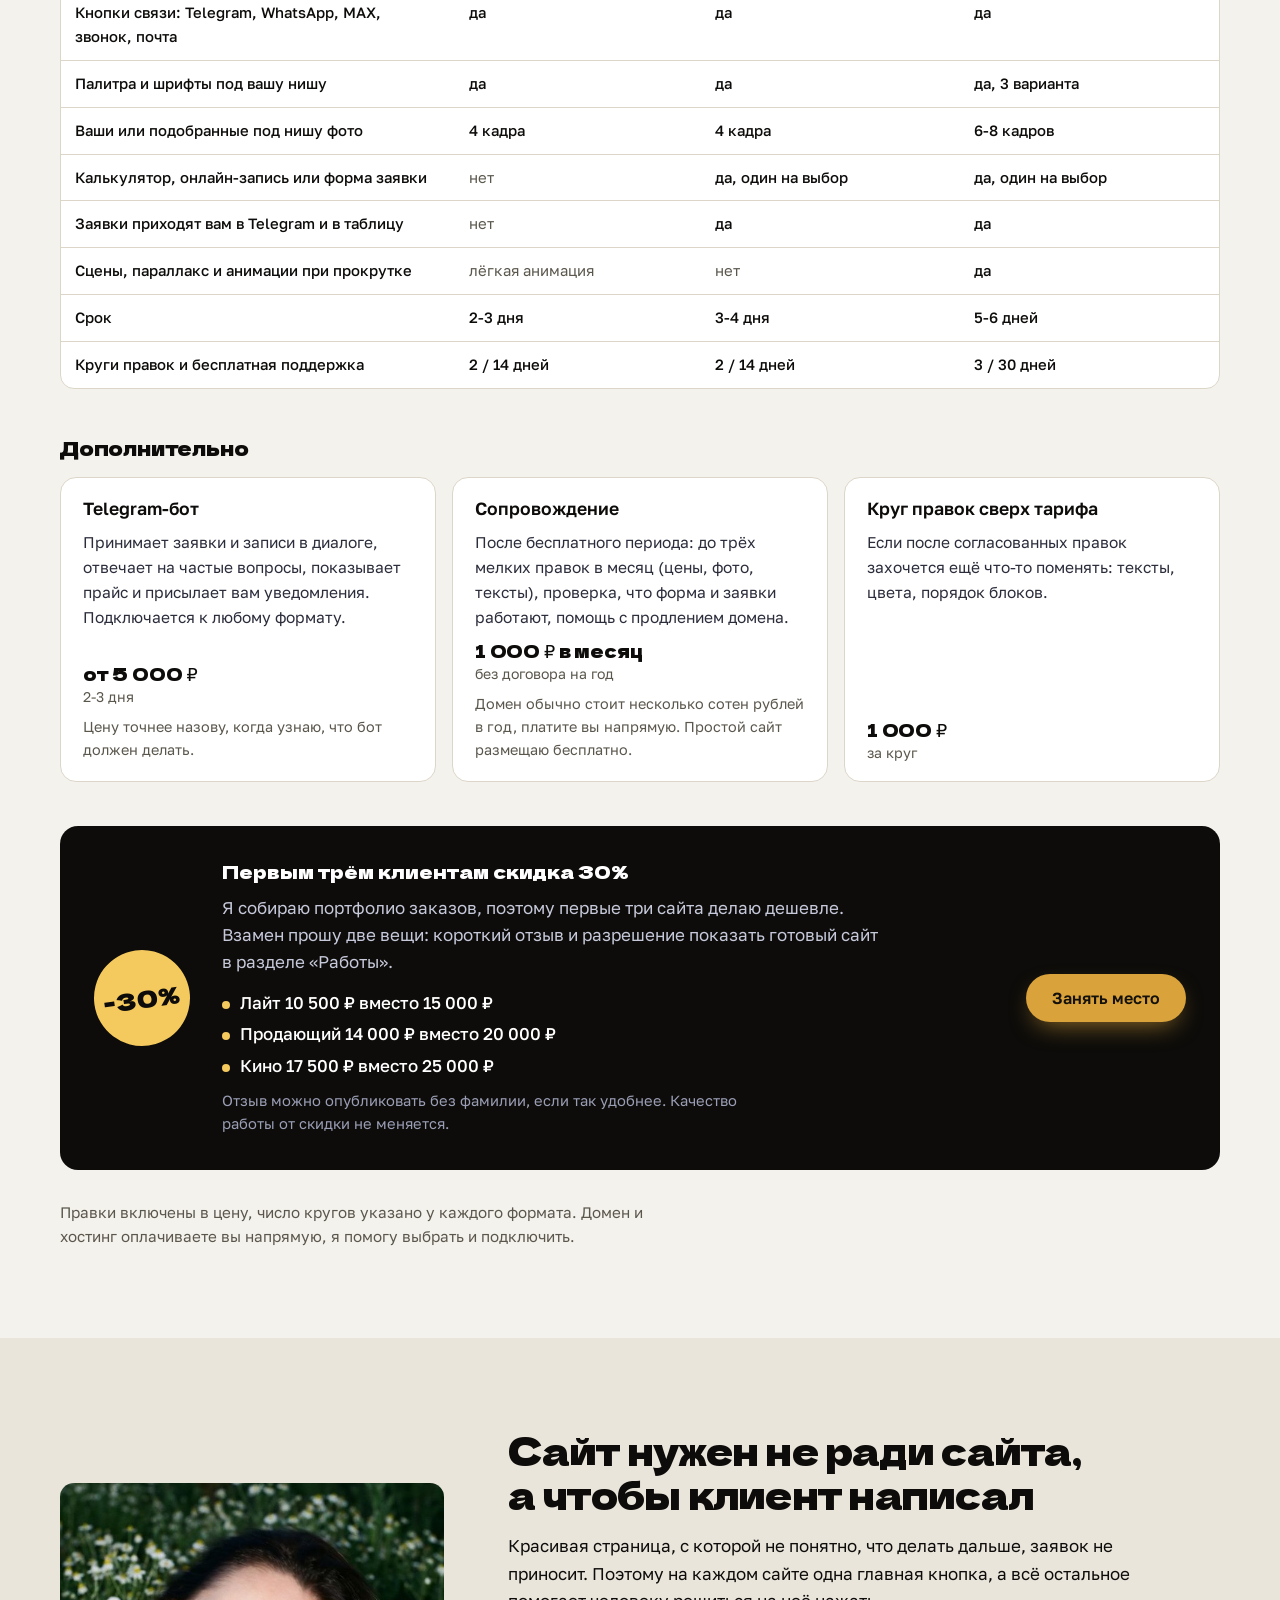
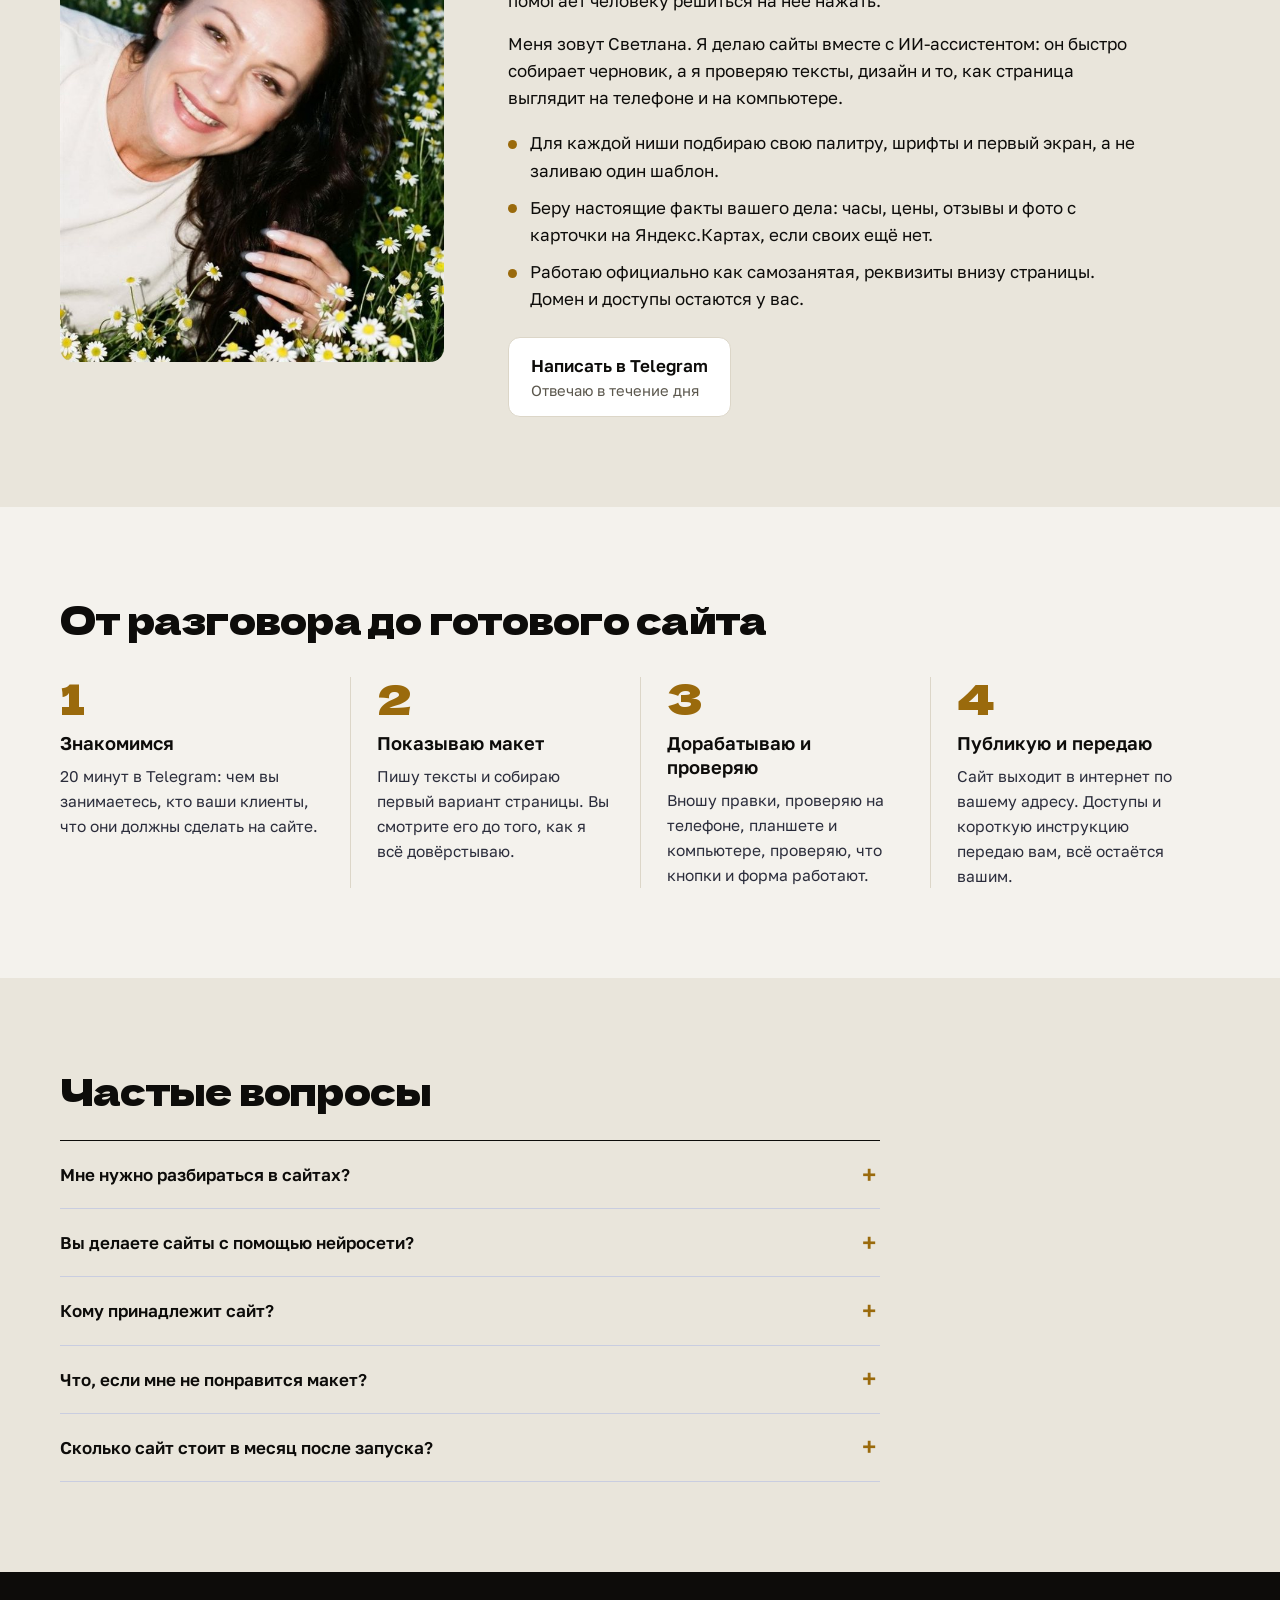
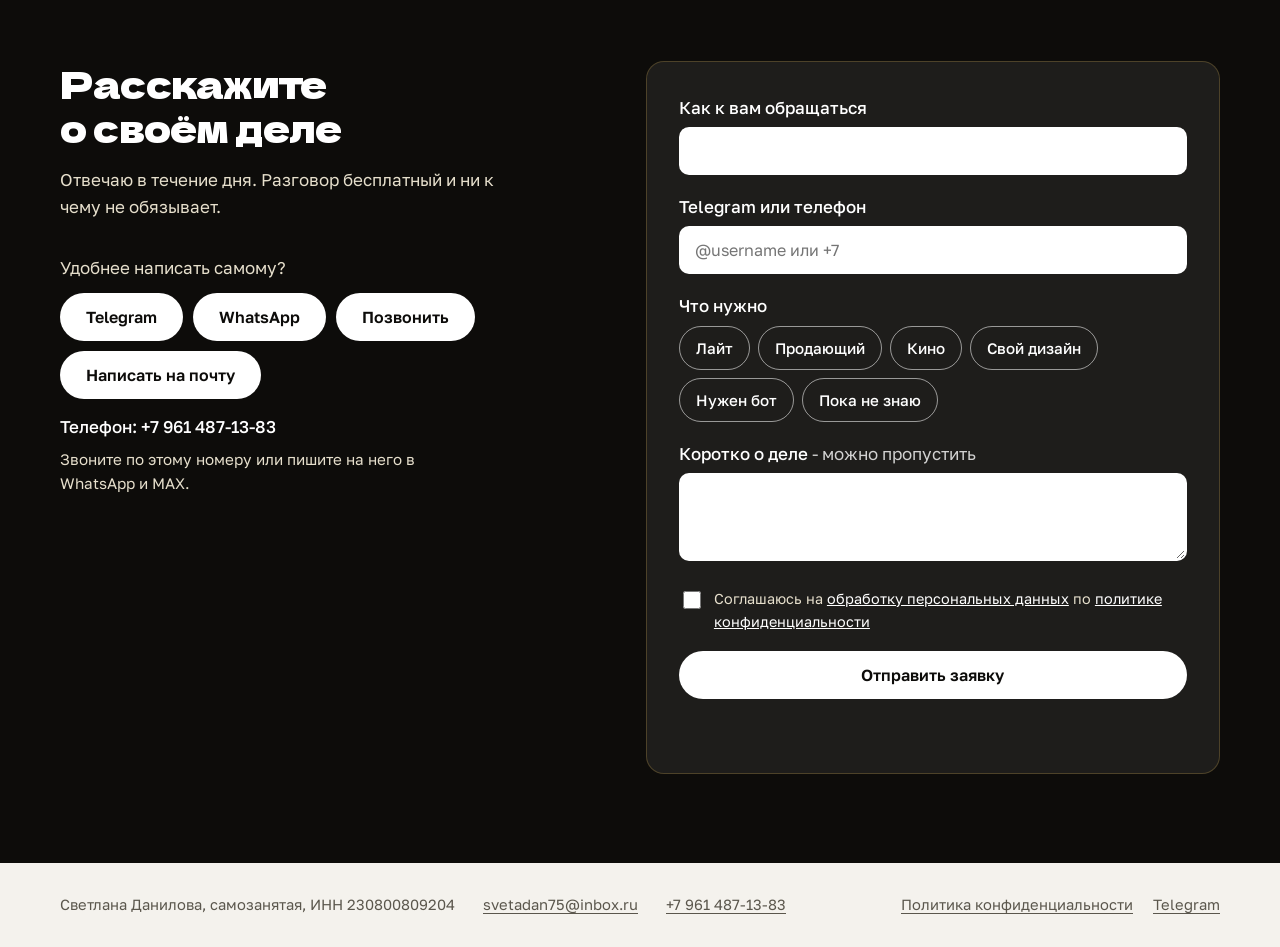
==== commit 3ac29a6e: "Новый сайт v2: чёрный с золотом, работы по нишам, цены, контакты Co-Authored-By: Claude Sonnet 5.5 <" ====
--- a/index.html
+++ b/index.html
@@ -1,325 +1,352 @@
 <!doctype html>
 <html lang="ru">
 <head>
-  <meta charset="utf-8">
-  <meta name="viewport" content="width=device-width, initial-scale=1">
-  <title>Светлана Данилова - лендинги и сайты-визитки</title>
-  <meta name="description" content="Делаю лендинги и сайты-визитки для мастеров, небольших магазинов и экспертов. Сайт открывается на телефоне и ведёт клиента к одному действию: написать вам.">
-  <link rel="icon" href="data:image/svg+xml,%3Csvg xmlns='http://www.w3.org/2000/svg' viewBox='0 0 32 32'%3E%3Crect width='32' height='32' rx='8' fill='%235B45F0'/%3E%3Crect x='8' y='19' width='16' height='5' rx='2' fill='%23FFE45C'/%3E%3Crect x='8' y='8' width='16' height='8' rx='2' fill='%23fff'/%3E%3C/svg%3E">
-  <link rel="preconnect" href="https://fonts.googleapis.com">
-  <link rel="preconnect" href="https://fonts.gstatic.com" crossorigin>
-  <link rel="stylesheet" href="https://fonts.googleapis.com/css2?family=Geologica:wght@600;800&family=Golos+Text:wght@400;500;600&display=swap">
-  <link rel="stylesheet" href="styles.css">
+<meta charset="utf-8">
+<meta name="viewport" content="width=device-width, initial-scale=1">
+<title>Светлана Данилова - лендинги и сайты-визитки для малого бизнеса</title>
+<meta name="description" content="Делаю лендинги и сайты-визитки для мастеров, магазинов и экспертов. Для каждой ниши свой дизайн: палитра, шрифты и первый экран. Сайт ведёт клиента к одной кнопке: написать вам.">
+<meta property="og:title" content="Светлана Данилова - лендинги и сайты-визитки">
+<meta property="og:description" content="Для каждой ниши свой дизайн. Сайт открывается на телефоне и ведёт клиента к одной кнопке: написать вам.">
+<meta property="og:type" content="website">
+<link rel="icon" href="data:image/svg+xml,%3Csvg xmlns='http://www.w3.org/2000/svg' viewBox='0 0 32 32'%3E%3Crect width='32' height='32' rx='8' fill='%23D9A23A'/%3E%3Crect x='8' y='19' width='16' height='5' rx='2' fill='%2314110A'/%3E%3Crect x='8' y='8' width='16' height='8' rx='2' fill='%2314110A'/%3E%3C/svg%3E">
+<link rel="preconnect" href="https://fonts.googleapis.com">
+<link rel="preconnect" href="https://fonts.gstatic.com" crossorigin>
+<link rel="stylesheet" href="https://fonts.googleapis.com/css2?family=Dela+Gothic+One&family=Golos+Text:wght@400;500;600&display=swap">
+<link rel="stylesheet" href="styles.css">
 </head>
 <body>
-  <a class="skip" href="#main">Перейти к содержанию</a>
-
-  <header class="top">
-    <div class="wrap top-in">
-      <a class="logo" href="#top" aria-label="Светлана Данилова, в начало страницы">
-        <span class="logo-mark" aria-hidden="true"></span>Светлана Данилова
-      </a>
-      <nav class="nav" aria-label="Разделы">
-        <a href="#works">Работы</a>
-        <a href="#prices">Цены</a>
-        <a href="#method">Как работаю</a>
-        <a href="#faq">Вопросы</a>
-      </nav>
-      <a class="btn btn-sm" href="https://t.me/Svetadan75" data-tg>Написать</a>
-    </div>
-  </header>
-
-  <main id="main">
-    <!-- Первый экран: оффер и конструктор, который собирает страницу на глазах -->
-    <section class="hero" id="top">
-      <div class="wrap hero-grid">
-        <div class="hero-text">
-          <h1>Делаю лендинги и сайты-визитки, с которых пишут и звонят</h1>
-          <p class="lead">Для мастеров, небольших магазинов и экспертов. Сайт открывается на телефоне, коротко объясняет, что вы предлагаете, и ведёт клиента к одной кнопке: написать вам.</p>
-          <div class="hero-cta">
-            <a class="btn" href="https://t.me/Svetadan75" data-tg>Обсудить мой сайт</a>
-            <a class="link" href="#prices">Цены и сроки</a>
-          </div>
-          <p class="note">Первый разговор бесплатный: 20 минут в Telegram. Расскажете о деле, а я скажу, какой сайт нужен и сколько он стоит.</p>
-        </div>
-
-        <figure class="builder" aria-labelledby="builder-cap">
-          <figcaption id="builder-cap">Соберите свой сайт из блоков</figcaption>
-
-          <div class="chips" id="chips" role="group" aria-label="Блоки сайта">
-            <button type="button" class="chip is-locked" aria-pressed="true" disabled>Шапка</button>
-            <button type="button" class="chip is-locked" aria-pressed="true" disabled>Главный экран</button>
-            <button type="button" class="chip" data-block="services" aria-pressed="false">Услуги и цены</button>
-            <button type="button" class="chip" data-block="gallery" aria-pressed="false">Фото работ</button>
-            <button type="button" class="chip" data-block="reviews" aria-pressed="false">Отзывы</button>
-            <button type="button" class="chip" data-block="form" aria-pressed="false">Форма заявки</button>
-            <button type="button" class="chip" data-block="tg" aria-pressed="false">Кнопка в Telegram</button>
-            <button type="button" class="chip" data-block="map" aria-pressed="false">Карта и адрес</button>
-          </div>
-
-          <div class="win" aria-hidden="true">
-            <div class="win-bar"><i></i><i></i><i></i><span>vashe-delo.ru</span></div>
-            <div class="win-page">
-              <div class="blk blk-head"><b></b><span></span><span></span><span></span><em></em></div>
-              <div class="blk blk-hero"><h6></h6><h6></h6><p></p><em></em></div>
-              <div class="blk blk-services" data-b="services" hidden><div><u></u><u></u><s></s></div><div><u></u><u></u><s></s></div><div><u></u><u></u><s></s></div></div>
-              <div class="blk blk-gallery" data-b="gallery" hidden><i></i><i></i><i></i></div>
-              <div class="blk blk-reviews" data-b="reviews" hidden><span class="ava"></span><div><u></u><u></u><u></u></div></div>
-              <div class="blk blk-form" data-b="form" hidden><i></i><i></i><em></em></div>
-              <div class="blk blk-tg" data-b="tg" hidden><em>Написать в Telegram</em></div>
-              <div class="blk blk-map" data-b="map" hidden><span class="pin"></span><u></u><u></u></div>
-            </div>
-          </div>
-
-          <p class="verdict" id="verdict" role="status" aria-live="polite">
-            Получается: <b id="verdict-name">сайт-визитка</b><span id="verdict-price"></span>
-          </p>
-        </figure>
-      </div>
-    </section>
-
-    <!-- Кто делает -->
-    <section class="sec" id="about" aria-labelledby="about-h">
-      <div class="wrap about-grid">
-        <figure class="about-photo">
-          <img class="photo" src="img/svetlana.jpg" width="640" height="800" alt="Светлана Данилова" loading="lazy">
-        </figure>
-        <div class="about-text">
-          <h2 id="about-h">Сайт нужен не ради сайта, а чтобы клиент написал</h2>
-          <p>Красивая страница, с которой не понятно, что делать дальше, заявок не приносит. Поэтому на каждом сайте одна главная кнопка, а всё остальное помогает человеку решиться на неё нажать.</p>
-          <p>Меня зовут Светлана. Я делаю сайты вместе с ИИ-ассистентом: он быстро собирает черновик, а я проверяю тексты, дизайн и то, как страница выглядит на телефоне и на компьютере.</p>
-          <div class="social">
-            <a class="social-link" href="https://t.me/Svetadan75" data-tg><b>Написать в Telegram</b><span>Отвечаю в течение дня</span></a>
-          </div>
-        </div>
-      </div>
-    </section>
-
-    <!-- Работы -->
-    <section class="sec sec-tint" id="works" aria-labelledby="works-h">
-      <div class="wrap">
-        <h2 id="works-h">Примеры работ</h2>
-        <p class="sec-lead">Пока это демо-проекты: на них я отрабатываю приёмы. Ваш сайт станет следующим в этом ряду.</p>
-
-        <div class="works">
-          <article class="work">
-            <div class="work-shot"><img src="img/work-flowers.jpg" width="900" height="563" alt="Первый экран сайта цветочного магазина" loading="lazy"></div>
-            <h3>Лендинг цветочного магазина</h3>
-            <p>Каталог букетов с ценами, контакты, отзывы и карта. Цены подтягиваются из Google Таблицы, поэтому владелец меняет их сам.</p>
-          </article>
-          <article class="work">
-            <div class="work-shot"><img src="img/work-ration.jpg" width="900" height="563" alt="Первый экран сайта бренда сублимированной еды" loading="lazy"></div>
-            <h3>Сайт бренда сублимированной еды</h3>
-            <p>Продукция, состав, где купить. Светлая пастельная версия, собранная по фирменным цветам и шрифтам бренда.</p>
-          </article>
-          <article class="work">
-            <div class="work-shot"><img src="img/work-tire.jpg" width="900" height="563" alt="Первый экран сайта шиномонтажа" loading="lazy"></div>
-            <h3>Лендинг шиномонтажа и автосервиса</h3>
-            <p>Цены на переобувку, запись и звонок в один клик, мобильный шиномонтаж и эвакуатор. Тёмный дизайн с сигнальным жёлтым, под нишу.</p>
-          </article>
-          <article class="work work-empty">
-            <h3>Здесь может быть ваш сайт</h3>
-            <p>Расскажите о деле, и через несколько дней у вас будет страница, которую не стыдно показать клиентам.</p>
-            <a class="btn" href="https://t.me/Svetadan75" data-tg>Обсудить сайт</a>
-          </article>
-        </div>
-      </div>
-    </section>
-
-    <!-- Цены -->
-    <section class="sec" id="prices" aria-labelledby="prices-h">
-      <div class="wrap">
-        <h2 id="prices-h">Что делаю, за сколько и за какой срок</h2>
-        <p class="sec-lead">Цену и срок называю до старта, после бесплатного разговора. Ниже ориентиры.</p>
-
-        <div class="price-list">
-          <article class="price-row" data-tier="card" data-from="5 000">
-            <div class="pr-main">
-              <h3>Сайт-визитка</h3>
-              <p>Одна страница: кто вы, чем занимаетесь, цены и контакты. Адаптация под телефон, публикация в интернете.</p>
-              <p class="pr-for">Подойдёт, если клиентам нужно быстро найти вас и позвонить.</p>
-            </div>
-            <dl class="pr-facts">
-              <div><dt>Стоимость</dt><dd>от 5 000 ₽</dd></div>
-              <div><dt>Срок</dt><dd>1-2 дня</dd></div>
-            </dl>
-          </article>
-
-          <article class="price-row" data-tier="landing" data-from="8 000">
-            <div class="pr-main">
-              <h3>Лендинг под одну услугу</h3>
-              <p>Продающая страница: предложение, выгоды, фото работ, отзывы, ответы на вопросы и кнопка связи. Тексты пишу я.</p>
-              <p class="pr-for">Подойдёт, если вы запускаете рекламу или хотите продавать услугу через интернет.</p>
-            </div>
-            <dl class="pr-facts">
-              <div><dt>Стоимость</dt><dd>от 8 000 ₽</dd></div>
-              <div><dt>Срок</dt><dd>2-4 дня</dd></div>
-            </dl>
-          </article>
-
-          <article class="price-row price-row-main" data-tier="apply" data-from="12 000">
-            <div class="pr-main">
-              <h3>Лендинг с приёмом заявок</h3>
-              <p>Лендинг плюс форма: заявка сразу приходит вам в Telegram, а клиент получает ответ, что её приняли.</p>
-              <p class="pr-for">Подойдёт, если хотите, чтобы заявки не терялись и вы отвечали первыми.</p>
-            </div>
-            <dl class="pr-facts">
-              <div><dt>Стоимость</dt><dd>от 12 000 ₽</dd></div>
-              <div><dt>Срок</dt><dd>4-5 дней</dd></div>
-            </dl>
-          </article>
-
-          <article class="price-row price-row-free">
-            <div class="pr-main">
-              <h3>Разговор о вашем деле</h3>
-              <p>Обсуждаем, что вам нужно. Если сайт не нужен, так и скажу.</p>
-            </div>
-            <dl class="pr-facts">
-              <div><dt>Стоимость</dt><dd>бесплатно</dd></div>
-              <div><dt>Срок</dt><dd>20 минут</dd></div>
-            </dl>
-          </article>
-        </div>
-
-        <!-- Скидка первым клиентам: честный ответ на «нет отзывов». Размер скидки и число мест меняются здесь и в ценах ниже -->
-        <aside class="promo" aria-labelledby="promo-h">
-          <div class="promo-badge" aria-hidden="true">-30%</div>
-          <div class="promo-text">
-            <h3 id="promo-h">Первым трём клиентам скидка 30%</h3>
-            <p>Я собираю портфолио заказов, поэтому первые три сайта делаю дешевле. Взамен прошу две вещи: короткий отзыв и разрешение показать готовый сайт в разделе «Примеры работ».</p>
-            <ul class="promo-prices">
-              <li>Сайт-визитка от 3 500 ₽ вместо 5 000 ₽</li>
-              <li>Лендинг от 5 600 ₽ вместо 8 000 ₽</li>
-              <li>Лендинг с приёмом заявок от 8 400 ₽ вместо 12 000 ₽</li>
-            </ul>
-            <p class="promo-note">Отзыв можно опубликовать без фамилии, если так удобнее. Качество работы от скидки не меняется.</p>
-          </div>
-          <a class="btn promo-btn" href="https://t.me/Svetadan75?text=%D0%A5%D0%BE%D1%87%D1%83%20%D1%81%D0%B0%D0%B9%D1%82%20%D1%81%D0%BE%20%D1%81%D0%BA%D0%B8%D0%B4%D0%BA%D0%BE%D0%B9%20%D0%B7%D0%B0%20%D0%BE%D1%82%D0%B7%D1%8B%D0%B2" target="_blank" rel="noopener">Занять место</a>
-        </aside>
-
-        <p class="after-note">Два круга правок после показа макета включены в цену. Домен обычно стоит несколько сотен рублей в год, а простой сайт можно разместить бесплатно. Домен и хостинг оплачиваете вы напрямую, я помогу выбрать и подключить.</p>
-      </div>
-    </section>
-
-    <!-- Метод: реальная последовательность, поэтому нумерация -->
-    <section class="sec sec-tint" id="method" aria-labelledby="method-h">
-      <div class="wrap">
-        <h2 id="method-h">От разговора до готового сайта</h2>
-        <ol class="steps">
-          <li>
-            <h3>Знакомимся</h3>
-            <p>20 минут в Telegram: чем вы занимаетесь, кто ваши клиенты, что они должны сделать на сайте.</p>
-          </li>
-          <li>
-            <h3>Показываю макет</h3>
-            <p>Пишу тексты и собираю первый вариант страницы. Вы смотрите его до того, как я всё довёрстываю.</p>
-          </li>
-          <li>
-            <h3>Дорабатываю и проверяю</h3>
-            <p>Вношу правки, проверяю на телефоне, планшете и компьютере, проверяю, что кнопки и форма работают.</p>
-          </li>
-          <li>
-            <h3>Публикую и передаю</h3>
-            <p>Сайт выходит в интернет по вашему адресу. Доступы и короткую инструкцию передаю вам, всё остаётся вашим.</p>
-          </li>
-        </ol>
-      </div>
-    </section>
-
-    <!-- Вопросы -->
-    <section class="sec" id="faq" aria-labelledby="faq-h">
-      <div class="wrap faq-wrap">
-        <h2 id="faq-h">Частые вопросы</h2>
-        <div class="faq">
-          <details>
-            <summary>Мне нужно разбираться в сайтах?</summary>
-            <p>Нет. От вас нужны рассказ о деле, фотографии и цены. Остальное делаю я и показываю, как всем пользоваться.</p>
-          </details>
-          <details>
-            <summary>Вы делаете сайты с помощью нейросети?</summary>
-            <p>Да, работаю с ИИ-ассистентом: он ускоряет черновик. Тексты, дизайн и проверку на разных экранах я делаю и контролирую сама, а сайт не выходит, пока я его не проверю.</p>
-          </details>
-          <details>
-            <summary>Кому принадлежит сайт?</summary>
-            <p>Вам. Файлы сайта, домен и хостинг оформляются на вас. Если захотите уйти к другому исполнителю, сайт останется у вас.</p>
-          </details>
-          <details>
-            <summary>Что, если мне не понравится макет?</summary>
-            <p>Вы видите макет до финальной доработки. Два круга правок входят в цену: поменяем тексты, цвета, порядок блоков.</p>
-          </details>
-          <details>
-            <summary>Сколько сайт стоит в месяц после запуска?</summary>
-            <p>Простой сайт можно разместить бесплатно. Платите только за домен, обычно несколько сотен рублей в год. Точную сумму назову на разговоре.</p>
-          </details>
-        </div>
-      </div>
-    </section>
-
-    <!-- Контакты -->
-    <section class="contact" id="contact" aria-labelledby="contact-h">
-      <div class="wrap contact-in">
-        <div class="contact-intro">
-          <h2 id="contact-h">Расскажите о своём деле</h2>
-          <p>Отвечаю в течение дня. Разговор бесплатный и ни к чему не обязывает.</p>
-          <p class="contact-alt">Удобнее написать самому?</p>
-          <div class="contact-links">
-            <a class="btn btn-light" href="https://t.me/Svetadan75" data-tg>Telegram</a>
-          </div>
-        </div>
-
-        <!-- Адрес приёма заявок задаётся в main.js (CONFIG.webhook). Пока он пуст, форма подсказывает написать в Telegram -->
-        <form class="lead-form" id="lead-form" novalidate>
-          <div class="field">
-            <label for="f-name">Как к вам обращаться</label>
-            <input id="f-name" name="name" type="text" autocomplete="given-name" required>
-          </div>
-          <div class="field">
-            <label for="f-contact">Telegram или телефон</label>
-            <input id="f-contact" name="contact" type="text" autocomplete="tel" required placeholder="@username или +7">
-          </div>
-
-          <fieldset class="opts">
-            <legend>Что нужно</legend>
-            <label><input type="radio" name="service" value="Сайт-визитка"><span>Сайт-визитка</span></label>
-            <label><input type="radio" name="service" value="Лендинг"><span>Лендинг</span></label>
-            <label><input type="radio" name="service" value="Лендинг с приёмом заявок"><span>Лендинг с заявками</span></label>
-            <label><input type="radio" name="service" value="Пока не знаю"><span>Пока не знаю</span></label>
-          </fieldset>
-
-          <div class="field">
-            <label for="f-task">Коротко о деле <span class="opt">- можно пропустить</span></label>
-            <textarea id="f-task" name="task" rows="3"></textarea>
-          </div>
-
-          <!-- Ловушка для спам-ботов: люди это поле не видят -->
-          <div class="hp" aria-hidden="true">
-            <label for="f-website">Сайт</label>
-            <input id="f-website" name="website" type="text" tabindex="-1" autocomplete="off">
-          </div>
-
-          <!-- Согласие отдельной галочкой, не отмечено заранее (152-ФЗ) -->
-          <label class="agree">
-            <input type="checkbox" name="agree" id="f-agree" required>
-            <span>Соглашаюсь на <a href="politika.html#soglasie" target="_blank">обработку персональных данных</a> по <a href="politika.html" target="_blank">политике конфиденциальности</a></span>
-          </label>
-          <button class="btn btn-light" type="submit">Отправить заявку</button>
-          <p class="form-status" role="status" aria-live="polite"></p>
-        </form>
-      </div>
-    </section>
-  </main>
-
-  <footer class="foot">
-    <div class="wrap foot-in">
-      <p>Светлана Данилова, самозанятая, ИНН 230800809204</p>
-      <p><a class="link" href="mailto:svetadan75@inbox.ru">svetadan75@inbox.ru</a></p>
-      <div class="foot-links">
-        <a class="link" href="politika.html">Политика конфиденциальности</a>
-        <a class="link" href="https://t.me/Svetadan75" data-tg-channel>Telegram</a>
-      </div>
-    </div>
-  </footer>
-
-  <script src="main.js" defer></script>
+<a class="skip" href="#main">Перейти к содержанию</a>
+
+<header class="top">
+  <div class="wrap top-in">
+    <a class="logo" href="#top" aria-label="Светлана Данилова, в начало страницы"><span class="logo-mark" aria-hidden="true"></span>Светлана Данилова</a>
+    <nav class="nav" aria-label="Разделы">
+      <a href="#works">Работы</a>
+      <a href="#prices">Цены</a>
+      <a href="#method">Как работаю</a>
+      <a href="#faq">Вопросы</a>
+    </nav>
+    <a class="btn btn-sm" href="https://t.me/Svetadan75" data-tg>Написать</a>
+  </div>
+</header>
+
+<main id="main">
+
+<section class="hero" id="top">
+  <div class="wrap hero-text">
+    <h1>Лендинги и сайты-визитки, у каждой ниши свой дизайн</h1>
+    <p class="lead">Для мастеров, магазинов и экспертов. Сайт открывается на телефоне, коротко объясняет, что вы предлагаете, и ведёт клиента к одной кнопке: написать вам.</p>
+    <div class="hero-cta">
+      <a class="btn" href="https://t.me/Svetadan75" data-tg>Обсудить мой сайт</a>
+      <a class="link" href="#works">Смотреть работы</a>
+    </div>
+    <ul class="facts" aria-label="В цифрах">
+      <li><b data-count="works">32</b><span>демо-сайта в портфолио</span></li>
+      <li><b>11</b><span>ниш, у каждой своя палитра и шрифты</span></li>
+      <li><b>20 минут</b><span>первый разговор бесплатно</span></li>
+    </ul>
+  </div>
+  <div class="mq" aria-hidden="true">
+    <div class="mq-row" id="mq-1"></div>
+    <div class="mq-row mq-rev" id="mq-2"></div>
+  </div>
+</section>
+
+<section class="works" id="works" aria-labelledby="works-h">
+  <div class="wrap">
+    <h2 id="works-h">Сайт для каждой ниши выглядит по-своему</h2>
+    <p class="sec-lead">Это демо-проекты: я собираю их под нишу, со своей палитрой, шрифтами и первым экраном. Листайте, выбирайте нишу, нажмите на мокап, чтобы открыть его крупно. Рядом с каждой работой формат и цена такого сайта.</p>
+
+    <div class="tabs" id="tabs" role="group" aria-label="Ниши"></div>
+    <div class="tabs tabs-fmt" id="fmts" role="group" aria-label="Формат"></div>
+
+    <div class="car">
+      <div class="car-head">
+        <p class="car-count" id="car-count" aria-live="polite"></p>
+        <div class="car-btns">
+          <button type="button" class="arrow" id="prev" aria-label="Назад">←</button>
+          <button type="button" class="arrow" id="next" aria-label="Вперёд">→</button>
+        </div>
+      </div>
+      <div class="track" id="track" tabindex="0" aria-label="Работы, листайте стрелками"></div>
+      <div class="bar" aria-hidden="true"><i id="bar"></i></div>
+    </div>
+  </div>
+</section>
+
+<section class="sec" id="prices" aria-labelledby="prices-h">
+  <div class="wrap">
+    <h2 id="prices-h">Что делаю, за сколько и за какой срок</h2>
+    <p class="sec-lead">Три формата сайта, каждый следующий включает всё из предыдущего. Цену и срок называю до старта, после бесплатного разговора. Эти же форматы и цены подписаны под каждой работой выше.</p>
+
+    <div class="price-list">
+      <article class="price-row">
+        <div class="pr-main">
+          <h3>Лайт</h3>
+          <p>Спокойный одностраничный сайт-визитка на проверенной основе: быстро и недорого. Подбираю цвета и шрифты под вашу нишу.</p>
+          <ul class="incl">
+            <li>Тексты пишу я по вашему рассказу</li>
+            <li>Ваши фото или подбор фото с карточки на Яндекс.Картах</li>
+            <li>Предложение, услуги с ценами, отзывы, контакты, карта</li>
+            <li>Кнопки связи: Telegram, WhatsApp, MAX, звонок, почта</li>
+            <li>Адаптация под телефон, публикация, подключение вашего домена</li>
+          </ul>
+          <p class="pr-why"><b>За что цена.</b> Около 8-10 часов работы: разговор, тексты, подбор палитры, сборка, проверка на телефоне и компьютере, публикация.</p>
+          <p class="pr-for">Подойдёт, если клиентам нужно быстро найти вас и написать или позвонить.</p>
+          <div class="pr-ex" data-fmt="Лайт"></div>
+        </div>
+        <dl class="pr-facts">
+          <div><dt>Стоимость</dt><dd>15 000 ₽</dd></div>
+          <div><dt>Срок</dt><dd>2-3 дня</dd></div>
+          <div><dt>Правки</dt><dd>2 круга</dd></div>
+          <div><dt>Поддержка</dt><dd>14 дней бесплатно</dd></div>
+        </dl>
+      </article>
+
+      <article class="price-row price-row-main">
+        <div class="pr-main">
+          <h3>Продающий</h3>
+          <p>Всё из «Лайт» и ещё инструмент, который собирает заявку. Один на выбор, он уже входит в цену: калькулятор стоимости, онлайн-запись по дню и времени или форма заявки.</p>
+          <ul class="incl">
+            <li>Заявка приходит вам в Telegram и в таблицу, клиент видит подтверждение</li>
+            <li>Готовое сообщение клиента для WhatsApp, MAX или Telegram</li>
+            <li>Блоки «что входит в цену», этапы, гарантии, частые вопросы</li>
+            <li>Липкая кнопка связи на телефоне</li>
+            <li>Проверка, что заявки доходят, до сдачи и после</li>
+          </ul>
+          <p class="pr-why"><b>За что цена.</b> Около 12-14 часов: логика калькулятора или записи, подключение приёма заявок, продающие тексты, проверка на разных экранах и сценариях.</p>
+          <p class="pr-for">Подойдёт, если хотите, чтобы заявки не терялись и вы отвечали первыми.</p>
+          <div class="pr-ex" data-fmt="Продающий"></div>
+        </div>
+        <dl class="pr-facts">
+          <div><dt>Стоимость</dt><dd>20 000 ₽</dd></div>
+          <div><dt>Срок</dt><dd>3-4 дня</dd></div>
+          <div><dt>Правки</dt><dd>2 круга</dd></div>
+          <div><dt>Поддержка</dt><dd>14 дней бесплатно</dd></div>
+        </dl>
+      </article>
+
+      <article class="price-row">
+        <div class="pr-main">
+          <h3>Кино</h3>
+          <p>Всё из «Продающий» и ещё эффектная подача: страница оживает при прокрутке, как фильм. Самый заметный формат из моих работ.</p>
+          <ul class="incl">
+            <li>Сцены с крупными фото, параллакс и анимации, которые ведут к кнопке</li>
+            <li>6-8 кадров, созданных под ваше дело, или ваши фото</li>
+            <li>Свой первый экран и фирменный приём под нишу</li>
+            <li>Три варианта палитры на выбор</li>
+            <li>Инструмент заявок из «Продающий» входит</li>
+          </ul>
+          <p class="pr-why"><b>За что цена.</b> Около 18-20 часов и расходы на создание кадров в платном сервисе: каждая сцена настраивается отдельно и проверяется на телефоне и компьютере.</p>
+          <p class="pr-for">Подойдёт, если сайт должен выделять вас среди конкурентов с первой секунды.</p>
+          <div class="pr-ex" data-fmt="Кино"></div>
+        </div>
+        <dl class="pr-facts">
+          <div><dt>Стоимость</dt><dd>25 000 ₽</dd></div>
+          <div><dt>Срок</dt><dd>5-6 дней</dd></div>
+          <div><dt>Правки</dt><dd>3 круга</dd></div>
+          <div><dt>Поддержка</dt><dd>30 дней бесплатно</dd></div>
+        </dl>
+      </article>
+
+      <article class="price-row price-row-free">
+        <div class="pr-main">
+          <h3>Разговор о вашем деле</h3>
+          <p>Обсуждаем, что вам нужно. Если сайт не нужен, так и скажу.</p>
+        </div>
+        <dl class="pr-facts">
+          <div><dt>Стоимость</dt><dd>бесплатно</dd></div>
+          <div><dt>Срок</dt><dd>20 минут</dd></div>
+        </dl>
+      </article>
+    </div>
+
+    <p class="own-note"><b>Свой дизайн под бренд.</b> Если нужны ваши фирменные цвета, шрифты и логотип, делаю и такое, от 30 000 ₽. Примеры в разделе «Работы» подписаны «Свой дизайн».</p>
+
+    <h3 class="sub-h">Что входит в каждый формат</h3>
+    <div class="cmp-wrap"><table class="cmp">
+      <thead><tr><th></th><th>Лайт<small>15 000 ₽</small></th><th>Продающий<small>20 000 ₽</small></th><th>Кино<small>25 000 ₽</small></th></tr></thead>
+      <tbody>
+        <tr><th scope="row">Тексты, адаптация под телефон, публикация, ваш домен</th><td>да</td><td>да</td><td>да</td></tr>
+        <tr><th scope="row">Кнопки связи: Telegram, WhatsApp, MAX, звонок, почта</th><td>да</td><td>да</td><td>да</td></tr>
+        <tr><th scope="row">Палитра и шрифты под вашу нишу</th><td>да</td><td>да</td><td>да, 3 варианта</td></tr>
+        <tr><th scope="row">Ваши или подобранные под нишу фото</th><td>4 кадра</td><td>4 кадра</td><td>6-8 кадров</td></tr>
+        <tr><th scope="row">Калькулятор, онлайн-запись или форма заявки</th><td class="no">нет</td><td>да, один на выбор</td><td>да, один на выбор</td></tr>
+        <tr><th scope="row">Заявки приходят вам в Telegram и в таблицу</th><td class="no">нет</td><td>да</td><td>да</td></tr>
+        <tr><th scope="row">Сцены, параллакс и анимации при прокрутке</th><td class="no">лёгкая анимация</td><td class="no">нет</td><td>да</td></tr>
+        <tr><th scope="row">Срок</th><td>2-3 дня</td><td>3-4 дня</td><td>5-6 дней</td></tr>
+        <tr><th scope="row">Круги правок и бесплатная поддержка</th><td>2 / 14 дней</td><td>2 / 14 дней</td><td>3 / 30 дней</td></tr>
+      </tbody>
+    </table></div>
+
+    <h3 class="sub-h">Дополнительно</h3>
+    <div class="addons">
+      <article class="addon">
+        <h4>Telegram-бот</h4>
+        <p>Принимает заявки и записи в диалоге, отвечает на частые вопросы, показывает прайс и присылает вам уведомления. Подключается к любому формату.</p>
+        <p class="addon-price">от 5 000 ₽ <span>2-3 дня</span></p>
+        <p class="addon-note">Цену точнее назову, когда узнаю, что бот должен делать.</p>
+      </article>
+      <article class="addon">
+        <h4>Сопровождение</h4>
+        <p>После бесплатного периода: до трёх мелких правок в месяц (цены, фото, тексты), проверка, что форма и заявки работают, помощь с продлением домена.</p>
+        <p class="addon-price">1 000 ₽ в месяц <span>без договора на год</span></p>
+        <p class="addon-note">Домен обычно стоит несколько сотен рублей в год, платите вы напрямую. Простой сайт размещаю бесплатно.</p>
+      </article>
+      <article class="addon">
+        <h4>Круг правок сверх тарифа</h4>
+        <p>Если после согласованных правок захочется ещё что-то поменять: тексты, цвета, порядок блоков.</p>
+        <p class="addon-price">1 000 ₽ <span>за круг</span></p>
+      </article>
+    </div>
+
+    <aside class="promo" aria-labelledby="promo-h">
+      <div class="promo-badge" aria-hidden="true">-30%</div>
+      <div class="promo-text">
+        <h3 id="promo-h">Первым трём клиентам скидка 30%</h3>
+        <p>Я собираю портфолио заказов, поэтому первые три сайта делаю дешевле. Взамен прошу две вещи: короткий отзыв и разрешение показать готовый сайт в разделе «Работы».</p>
+        <ul class="promo-prices">
+          <li>Лайт 10 500 ₽ вместо 15 000 ₽</li>
+          <li>Продающий 14 000 ₽ вместо 20 000 ₽</li>
+          <li>Кино 17 500 ₽ вместо 25 000 ₽</li>
+        </ul>
+        <p class="promo-note">Отзыв можно опубликовать без фамилии, если так удобнее. Качество работы от скидки не меняется.</p>
+      </div>
+      <a class="btn promo-btn" href="https://t.me/Svetadan75?text=%D0%A5%D0%BE%D1%87%D1%83%20%D1%81%D0%B0%D0%B9%D1%82%20%D1%81%D0%BE%20%D1%81%D0%BA%D0%B8%D0%B4%D0%BA%D0%BE%D0%B9%20%D0%B7%D0%B0%20%D0%BE%D1%82%D0%B7%D1%8B%D0%B2" target="_blank" rel="noopener">Занять место</a>
+    </aside>
+
+    <p class="after-note">Правки включены в цену, число кругов указано у каждого формата. Домен и хостинг оплачиваете вы напрямую, я помогу выбрать и подключить.</p>
+  </div>
+</section>
+
+<section class="sec sec-tint" id="about" aria-labelledby="about-h">
+  <div class="wrap about-grid">
+    <figure class="about-photo">
+      <img src="img/svetlana.jpg" width="640" height="800" alt="Светлана Данилова" loading="lazy">
+    </figure>
+    <div class="about-text">
+      <h2 id="about-h">Сайт нужен не ради сайта, а чтобы клиент написал</h2>
+      <p>Красивая страница, с которой не понятно, что делать дальше, заявок не приносит. Поэтому на каждом сайте одна главная кнопка, а всё остальное помогает человеку решиться на неё нажать.</p>
+      <p>Меня зовут Светлана. Я делаю сайты вместе с ИИ-ассистентом: он быстро собирает черновик, а я проверяю тексты, дизайн и то, как страница выглядит на телефоне и на компьютере.</p>
+      <ul class="about-list">
+        <li>Для каждой ниши подбираю свою палитру, шрифты и первый экран, а не заливаю один шаблон.</li>
+        <li>Беру настоящие факты вашего дела: часы, цены, отзывы и фото с карточки на Яндекс.Картах, если своих ещё нет.</li>
+        <li>Работаю официально как самозанятая, реквизиты внизу страницы. Домен и доступы остаются у вас.</li>
+      </ul>
+      <a class="social-link" href="https://t.me/Svetadan75" data-tg><b>Написать в Telegram</b><span>Отвечаю в течение дня</span></a>
+    </div>
+  </div>
+</section>
+
+<section class="sec" id="method" aria-labelledby="method-h">
+  <div class="wrap">
+    <h2 id="method-h">От разговора до готового сайта</h2>
+    <ol class="steps">
+      <li><h3>Знакомимся</h3><p>20 минут в Telegram: чем вы занимаетесь, кто ваши клиенты, что они должны сделать на сайте.</p></li>
+      <li><h3>Показываю макет</h3><p>Пишу тексты и собираю первый вариант страницы. Вы смотрите его до того, как я всё довёрстываю.</p></li>
+      <li><h3>Дорабатываю и проверяю</h3><p>Вношу правки, проверяю на телефоне, планшете и компьютере, проверяю, что кнопки и форма работают.</p></li>
+      <li><h3>Публикую и передаю</h3><p>Сайт выходит в интернет по вашему адресу. Доступы и короткую инструкцию передаю вам, всё остаётся вашим.</p></li>
+    </ol>
+  </div>
+</section>
+
+<section class="sec sec-tint" id="faq" aria-labelledby="faq-h">
+  <div class="wrap faq-wrap">
+    <h2 id="faq-h">Частые вопросы</h2>
+    <div class="faq">
+      <details><summary>Мне нужно разбираться в сайтах?</summary><p>Нет. От вас нужны рассказ о деле, фотографии и цены. Остальное делаю я и показываю, как всем пользоваться.</p></details>
+      <details><summary>Вы делаете сайты с помощью нейросети?</summary><p>Да, работаю с ИИ-ассистентом: он ускоряет черновик. Тексты, дизайн и проверку на разных экранах я делаю и контролирую сама, а сайт не выходит, пока я его не проверю.</p></details>
+      <details><summary>Кому принадлежит сайт?</summary><p>Вам. Файлы сайта, домен и хостинг оформляются на вас. Если захотите уйти к другому исполнителю, сайт останется у вас.</p></details>
+      <details><summary>Что, если мне не понравится макет?</summary><p>Вы видите макет до финальной доработки. Два круга правок входят в цену: поменяем тексты, цвета, порядок блоков.</p></details>
+      <details><summary>Сколько сайт стоит в месяц после запуска?</summary><p>Простой сайт можно разместить бесплатно. Платите только за домен, обычно несколько сотен рублей в год. Точную сумму назову на разговоре.</p></details>
+    </div>
+  </div>
+</section>
+
+<section class="contact" id="contact" aria-labelledby="contact-h">
+  <div class="wrap contact-in">
+    <div class="contact-intro">
+      <h2 id="contact-h">Расскажите о своём деле</h2>
+      <p>Отвечаю в течение дня. Разговор бесплатный и ни к чему не обязывает.</p>
+      <p class="contact-alt">Удобнее написать самому?</p>
+      <div class="contact-links">
+        <a class="btn btn-light" href="https://t.me/Svetadan75" data-tg>Telegram</a>
+        <a class="btn btn-light" href="#" data-wa hidden>WhatsApp</a>
+        <a class="btn btn-light" href="#" data-phone hidden>Позвонить</a>
+        <a class="btn btn-light" href="mailto:svetadan75@inbox.ru">Написать на почту</a>
+      </div>
+      <p class="contact-phone" data-phone-text hidden></p>
+      <p class="contact-phone2" data-phone-note hidden>Звоните по этому номеру или пишите на него в WhatsApp и MAX.</p>
+    </div>
+
+    <form class="lead-form" id="lead-form" novalidate>
+      <div class="field">
+        <label for="f-name">Как к вам обращаться</label>
+        <input id="f-name" name="name" type="text" autocomplete="given-name" required>
+      </div>
+      <div class="field">
+        <label for="f-contact">Telegram или телефон</label>
+        <input id="f-contact" name="contact" type="text" autocomplete="tel" required placeholder="@username или +7">
+      </div>
+      <fieldset class="opts">
+        <legend>Что нужно</legend>
+        <label><input type="radio" name="service" value="Лайт"><span>Лайт</span></label>
+        <label><input type="radio" name="service" value="Продающий"><span>Продающий</span></label>
+        <label><input type="radio" name="service" value="Кино"><span>Кино</span></label>
+        <label><input type="radio" name="service" value="Свой дизайн"><span>Свой дизайн</span></label>
+        <label><input type="radio" name="service" value="Telegram-бот"><span>Нужен бот</span></label>
+        <label><input type="radio" name="service" value="Пока не знаю"><span>Пока не знаю</span></label>
+      </fieldset>
+      <div class="field">
+        <label for="f-task">Коротко о деле <span class="opt">- можно пропустить</span></label>
+        <textarea id="f-task" name="task" rows="3"></textarea>
+      </div>
+      <div class="hp" aria-hidden="true">
+        <label for="f-website">Сайт</label>
+        <input id="f-website" name="website" type="text" tabindex="-1" autocomplete="off">
+      </div>
+      <label class="agree">
+        <input type="checkbox" name="agree" id="f-agree" required>
+        <span>Соглашаюсь на <a href="politika.html#soglasie" target="_blank">обработку персональных данных</a> по <a href="politika.html" target="_blank">политике конфиденциальности</a></span>
+      </label>
+      <button class="btn btn-light" type="submit">Отправить заявку</button>
+      <p class="form-status" role="status" aria-live="polite"></p>
+    </form>
+  </div>
+</section>
+</main>
+
+<footer class="foot">
+  <div class="wrap foot-in">
+    <p>Светлана Данилова, самозанятая, ИНН 230800809204</p>
+    <p><a class="link" href="mailto:svetadan75@inbox.ru">svetadan75@inbox.ru</a></p>
+    <p><a class="link" href="tel:+79614871383">+7 961 487-13-83</a></p>
+    <div class="foot-links">
+      <a class="link" href="politika.html">Политика конфиденциальности</a>
+      <a class="link" href="https://t.me/Svetadan75" data-tg-channel>Telegram</a>
+    </div>
+  </div>
+</footer>
+
+<div class="fab" id="fab">
+  <div class="fab-menu" id="fab-menu" hidden>
+    <a href="https://t.me/Svetadan75" data-tg>Telegram</a>
+    <a href="#" data-fab-wa hidden>WhatsApp</a>
+    <a href="#" data-fab-max hidden>MAX</a>
+    <p class="fab-note" data-fab-max-note hidden></p>
+    <a href="#" data-fab-phone hidden>Позвонить</a>
+    <a href="mailto:svetadan75@inbox.ru">Написать на почту</a>
+  </div>
+  <button type="button" class="fab-btn" id="fab-btn" aria-expanded="false" aria-controls="fab-menu">Связаться</button>
+</div>
+
+<dialog class="lightbox" id="lightbox" aria-label="Крупный просмотр работы">
+  <form method="dialog"><button class="lb-close" aria-label="Закрыть">Закрыть</button></form>
+  <img id="lb-img" alt="">
+  <p class="lb-cap" id="lb-cap"></p>
+</dialog>
+
+<script src="works-data.js"></script>
+<script src="main.js" defer></script>
 </body>
 </html>
--- a/styles.css
+++ b/styles.css
@@ -1,303 +1,304 @@
-/* Светлана Данилова: лендинги и сайты-визитки.
-   Палитра: чернильный сине-фиолетовый текст, сирень вместо белого, фиолетовая кнопка, жёлтый маркер как единственный «громкий» цвет. */
-:root {
-  --ink: #211A4A;
-  --ink-soft: #4E4877;
-  --paper: #FAF9FF;
-  --lilac: #EDEAFB;
-  --line: #D9D4F3;
-  --violet: #5B45F0;
-  --violet-deep: #4633CF;
-  --marker: #FFE45C;
-  --mint: #CFEFDD;
-  --radius: 14px;
-  --font-display: "Geologica", "Arial", sans-serif;
-  --font-body: "Golos Text", system-ui, sans-serif;
+:root{
+  --paper:#f4f2ed; --tint:#e9e5db; --ink:#0d0c0a; --soft:#5b574d; --line:#dcd6c8;
+  --violet:#d9a23a; --violet-d:#9a6a0c; --marker:#f4c95d; --card:#fff;
+  --r:14px; --gut:clamp(18px,4vw,40px);
+  --f-head:"Dela Gothic One","Trebuchet MS",system-ui,sans-serif;
+  --f-text:"Golos Text","Segoe UI",system-ui,sans-serif;
 }
-
-*, *::before, *::after { box-sizing: border-box; }
-html { scroll-behavior: smooth; scroll-padding-top: 76px; }
-body {
-  margin: 0;
-  background: var(--paper);
-  color: var(--ink);
-  font: 400 1.0625rem/1.6 var(--font-body);
-  -webkit-font-smoothing: antialiased;
+*{box-sizing:border-box}
+html{scroll-behavior:smooth;scroll-padding-top:76px}
+body{margin:0;background:var(--paper);color:var(--ink);font:400 17px/1.6 var(--f-text);-webkit-font-smoothing:antialiased}
+img{max-width:100%;height:auto;display:block}
+a{color:inherit}
+h1,h2,h3{margin:0}
+p{margin:0}
+.wrap{width:min(1160px,100% - 2*var(--gut));margin-inline:auto}
+.skip{position:absolute;left:-999px;top:8px;background:var(--ink);color:#fff;padding:8px 14px;border-radius:8px;z-index:100}
+.skip:focus{left:8px}
+:focus-visible{outline:3px solid var(--violet-d);outline-offset:3px}
+
+h1{font:400 clamp(1.7rem,1rem + 2.9vw,3.15rem)/1.12 var(--f-head);letter-spacing:-.025em;text-wrap:balance}
+h2{font:400 clamp(1.45rem,1rem + 1.9vw,2.35rem)/1.18 var(--f-head);letter-spacing:-.02em;text-wrap:balance;max-width:24ch}
+h3{font:600 1.15rem/1.3 var(--f-text)}
+.sec-lead{color:var(--soft);max-width:66ch;margin-top:14px}
+
+/* кнопки и ссылки */
+.btn{display:inline-flex;align-items:center;justify-content:center;min-height:48px;padding:0 26px;border-radius:999px;background:var(--violet);color:#14110a;font:600 1rem var(--f-text);text-decoration:none;border:0;cursor:pointer;box-shadow:0 10px 26px -10px rgba(217,162,58,.75);transition:background-color .15s,transform .15s}
+.btn:hover{background:var(--marker)}
+.btn:active{transform:translateY(1px)}
+.btn-sm{min-height:40px;padding:0 18px;font-size:.94rem;box-shadow:none}
+.btn-light{background:#fff;color:var(--ink);box-shadow:none}
+.btn-light:hover{background:var(--marker)}
+.link{color:inherit;text-decoration:underline;text-decoration-thickness:1px;text-underline-offset:.22em}
+.link:hover{color:var(--violet)}
+
+/* шапка: тёмная, как первый экран */
+.top{position:sticky;top:0;z-index:20;background:rgba(10,9,7,.92);backdrop-filter:blur(12px);-webkit-backdrop-filter:blur(12px);border-bottom:1px solid rgba(255,255,255,.1);color:#fff}
+.top-in{display:flex;align-items:center;gap:24px;min-height:64px}
+.logo{display:flex;align-items:center;gap:10px;font:600 1rem var(--f-text);text-decoration:none;margin-right:auto;white-space:nowrap}
+.logo-mark{width:22px;height:22px;border-radius:7px;background:var(--violet);position:relative;flex:none}
+.logo-mark::after{content:"";position:absolute;left:5px;right:5px;bottom:5px;height:5px;border-radius:2px;background:#14110a}
+.nav{display:flex;gap:26px}
+.nav a{text-decoration:none;font-weight:500;color:#b9bcd3;padding:8px 0}
+.nav a:hover{color:#fff}
+
+/* первый экран */
+.hero{position:relative;isolation:isolate;overflow:hidden;color:#fff;padding:clamp(40px,6vw,84px) 0 0;background:linear-gradient(118deg,#060504 0%,#110d07 48%,#201606 100%)}
+.hero::before{content:"";position:absolute;inset:-25%;z-index:-2;background:radial-gradient(36% 46% at 14% 32%,#8a5a12 0,transparent 62%),radial-gradient(34% 44% at 86% 14%,#d9a23a 0,transparent 62%),radial-gradient(40% 50% at 72% 92%,#a8681a 0,transparent 62%),radial-gradient(44% 54% at 6% 96%,#5a3a0c 0,transparent 62%);opacity:.5;filter:blur(50px) saturate(1.2);animation:aurora 14s ease-in-out infinite alternate}
+.hero::after{content:"";position:absolute;inset:0;z-index:-1;background:linear-gradient(100deg,transparent 32%,rgba(255,255,255,.18) 50%,transparent 68%);background-size:260% 100%;mix-blend-mode:soft-light;animation:sheen 8s linear infinite;pointer-events:none}
+@keyframes aurora{from{transform:translate3d(-5%,-4%,0) rotate(0deg) scale(1)}to{transform:translate3d(6%,5%,0) rotate(28deg) scale(1.18)}}
+@keyframes sheen{from{background-position:130% 0}to{background-position:-130% 0}}
+.hero-text{max-width:1160px}
+.hero h1{max-width:21ch}
+.lead{margin-top:22px;font-size:1.12rem;max-width:50ch;color:rgba(255,255,255,.92)}
+.hero-cta{display:flex;flex-wrap:wrap;align-items:center;gap:16px 26px;margin-top:30px}
+.hero .link:hover{color:var(--marker)}
+.hero .btn{background:var(--violet);color:#14110a;box-shadow:0 14px 34px -12px rgba(217,162,58,.85)}
+.hero .btn:hover{background:#fff;color:#14110a}
+.facts{list-style:none;margin:40px 0 0;padding:0;display:flex;flex-wrap:wrap;gap:20px 44px}
+.facts li{display:grid;gap:2px;max-width:200px}
+.facts b{font:400 1.5rem/1.15 var(--f-head);letter-spacing:-.02em;color:var(--marker)}
+.facts span{color:rgba(255,255,255,.88);font-size:.92rem;line-height:1.4}
+.mq{margin-top:clamp(36px,5vw,64px);display:grid;gap:16px;transform:rotate(-2.2deg) scale(1.05);transform-origin:50% 0;padding-bottom:clamp(28px,4vw,56px)}
+.mq-row{display:flex;gap:16px;width:max-content;animation:mq 90s linear infinite}
+.mq-rev{animation-direction:reverse;animation-duration:110s}
+.mq:hover .mq-row{animation-play-state:paused}
+.mq-row img{width:clamp(220px,24vw,320px);aspect-ratio:3/2;object-fit:cover;border-radius:12px;border:2px solid rgba(244,201,93,.45);box-shadow:0 22px 44px -18px rgba(0,0,0,.85);flex:none}
+@keyframes mq{from{transform:translateX(0)}to{transform:translateX(-50%)}}
+
+/* работы: вкладки и карусель */
+.works{background:var(--tint);padding:clamp(52px,7vw,96px) 0}
+.tabs{display:flex;flex-wrap:wrap;gap:8px;margin-top:30px}
+.tab{display:inline-flex;align-items:center;gap:8px;padding:9px 16px;border-radius:999px;border:1.5px solid #bfc3d4;background:transparent;color:var(--ink);font:500 .96rem var(--f-text);cursor:pointer;transition:background-color .15s,color .15s,border-color .15s}
+.tab:hover{border-color:var(--ink)}
+.tab[aria-pressed="true"]{background:var(--ink);color:var(--marker);border-color:var(--ink)}
+.tab small{font-size:.78rem;opacity:.65;font-weight:500}
+.car{margin-top:26px}
+.car-head{display:flex;justify-content:space-between;align-items:center;margin-bottom:14px}
+.car-count{color:var(--soft);font-size:.95rem}
+.car-btns{display:flex;gap:8px}
+.arrow{width:46px;height:46px;border-radius:50%;border:1.5px solid var(--ink);background:transparent;color:var(--ink);font:500 1.2rem var(--f-text);cursor:pointer;transition:background-color .15s,color .15s}
+.arrow:hover:not(:disabled){background:var(--ink);color:#fff}
+.arrow:disabled{opacity:.3;cursor:default}
+.track{display:flex;gap:20px;overflow-x:auto;scroll-snap-type:x mandatory;padding:6px 2px 22px;scrollbar-width:none;cursor:grab;-webkit-overflow-scrolling:touch}
+.track::-webkit-scrollbar{display:none}
+.track.is-drag{cursor:grabbing;scroll-snap-type:none;user-select:none}
+.card{flex:none;width:clamp(290px,44vw,560px);scroll-snap-align:start;background:var(--card);border-radius:18px;padding:10px 10px 18px;box-shadow:0 16px 40px -24px rgba(18,19,28,.5)}
+.card-img{display:block;position:relative;width:100%;padding:0;border:0;background:none;border-radius:12px;overflow:hidden;cursor:zoom-in}
+.card-img img{width:100%;border:1px solid var(--line);border-radius:12px;transition:transform .35s}
+.card-img:hover img{transform:scale(1.025)}
+.card-pal{position:absolute;right:10px;top:10px;display:flex;background:rgba(255,255,255,.92);border-radius:999px;padding:4px 6px}
+.card-pal i{width:16px;height:16px;border-radius:50%;background:var(--c);border:1px solid rgba(100,100,120,.5);margin-left:-4px}
+.card-pal i:first-child{margin-left:0}
+.card-body{padding:14px 10px 0}
+.card-body h3{font-size:1.05rem}
+.card-meta{display:flex;flex-wrap:wrap;align-items:center;justify-content:space-between;gap:8px 14px;margin-top:10px}
+.pill{font-size:.84rem;font-weight:500;background:var(--tint);padding:4px 11px;border-radius:999px}
+.price{font:400 1.05rem var(--f-head);letter-spacing:-.01em}
+.bar{height:3px;background:#c9cde0;border-radius:2px;overflow:hidden}
+.bar i{display:block;height:100%;width:20%;background:var(--violet-d);border-radius:2px;transition:width .15s}
+
+/* обычные секции */
+.sec{padding:clamp(52px,7vw,92px) 0}
+.sec-tint{background:var(--tint)}
+.about-grid{display:grid;grid-template-columns:minmax(0,.7fr) minmax(0,1.3fr);gap:clamp(24px,5vw,72px);align-items:center}
+.about-photo{margin:0}
+.about-photo img{width:100%;border-radius:var(--r);aspect-ratio:4/5;object-fit:cover}
+.about-text p{margin-top:16px;max-width:58ch}
+.about-text h2{margin-bottom:6px}
+.about-list{margin:18px 0 0;padding:0;list-style:none;display:grid;gap:10px;max-width:58ch}
+.about-list li{padding-left:22px;position:relative}
+.about-list li::before{content:"";position:absolute;left:0;top:.62em;width:9px;height:9px;border-radius:50%;background:var(--violet-d)}
+.social-link{display:inline-flex;flex-direction:column;margin-top:24px;padding:14px 22px;border-radius:12px;background:var(--card);border:1px solid var(--line);text-decoration:none}
+.social-link b{font-weight:600}
+.social-link span{color:var(--soft);font-size:.92rem}
+.social-link:hover{border-color:var(--violet)}
+
+/* цены */
+.price-list{margin-top:34px;border-top:1px solid var(--ink)}
+.price-row{display:grid;grid-template-columns:minmax(0,1fr) 250px;gap:20px 40px;padding:26px 0;border-bottom:1px solid var(--line)}
+.price-row h3{font:400 1.25rem/1.3 var(--f-head);letter-spacing:-.01em}
+.pr-main p{margin-top:8px;max-width:58ch;color:#2b2d3b}
+.pr-main .pr-for{color:var(--soft);font-size:.95rem}
+.pr-facts{margin:0;display:grid;gap:10px;align-content:start}
+.pr-facts div{display:flex;justify-content:space-between;gap:12px;align-items:baseline}
+.pr-facts dt{color:var(--soft);font-size:.9rem}
+.pr-facts dd{margin:0;font-weight:600}
+.price-row-main{background:linear-gradient(90deg,rgba(217,162,58,.14),transparent 70%)}
+.price-row-main h3::after{content:"чаще всего берут";margin-left:12px;font:500 .72rem var(--f-text);letter-spacing:0;background:var(--marker);padding:3px 9px;border-radius:999px;vertical-align:middle;white-space:nowrap}
+.price-row-free .pr-facts dd{color:var(--violet-d)}
+.promo{display:grid;grid-template-columns:auto minmax(0,1fr) auto;gap:20px 32px;align-items:center;margin-top:44px;padding:clamp(22px,3vw,34px);background:var(--ink);color:#fff;border-radius:18px}
+.promo-badge{width:96px;height:96px;border-radius:50%;background:var(--marker);color:var(--ink);display:grid;place-items:center;font:400 1.45rem var(--f-head);transform:rotate(-8deg)}
+.promo h3{font:400 1.15rem/1.3 var(--f-head)}
+.promo-text p{margin-top:10px;color:#c6c9da;max-width:60ch}
+.promo-prices{margin:14px 0 0;padding:0;list-style:none;display:grid;gap:4px}
+.promo-prices li{font-weight:500}
+.promo-prices li::before{content:"";display:inline-block;width:8px;height:8px;border-radius:50%;background:var(--marker);margin-right:10px}
+.promo .promo-note{font-size:.92rem;color:#9a9eb5}
+.after-note{margin-top:30px;color:var(--soft);max-width:70ch;font-size:.95rem}
+
+/* как работаю */
+.steps{list-style:none;margin:36px 0 0;padding:0;display:grid;grid-template-columns:repeat(4,minmax(0,1fr));gap:0;counter-reset:s}
+.steps li{counter-increment:s;padding:0 26px 0 0}
+.steps li::before{content:counter(s);display:block;font:400 2.6rem/1 var(--f-head);color:var(--violet-d);margin-bottom:14px}
+.steps li+li{padding-left:26px;border-left:1px solid var(--line)}
+.steps p{margin-top:8px;color:#2b2d3b;font-size:.97rem}
+
+/* вопросы */
+.faq-wrap h2{margin-bottom:28px}
+.faq{max-width:820px;border-top:1px solid var(--ink)}
+.faq details{border-bottom:1px solid #c9cde0}
+.faq summary{list-style:none;cursor:pointer;padding:20px 40px 20px 0;font-weight:600;position:relative}
+.faq summary::-webkit-details-marker{display:none}
+.faq summary::after{content:"+";position:absolute;right:4px;top:50%;translate:0 -50%;font:500 1.6rem/1 var(--f-text);color:var(--violet-d);transition:rotate .2s}
+.faq details[open] summary::after{rotate:45deg}
+.faq details p{padding:0 40px 22px 0;color:#2b2d3b;max-width:62ch}
+
+/* контакты */
+.contact{background:#0d0c0a;color:#fff;padding:clamp(52px,7vw,92px) 0}
+.contact-in{display:grid;grid-template-columns:minmax(0,1fr) minmax(0,1.1fr);gap:clamp(28px,5vw,72px);align-items:start}
+.contact h2{max-width:14ch}
+.contact-intro p{margin-top:16px;max-width:42ch;color:#e6dfcc}
+.contact-alt{margin-top:34px!important}
+.contact-links{margin-top:12px}
+.lead-form{background:rgba(255,255,255,.07);border:1px solid rgba(244,201,93,.22);border-radius:18px;padding:clamp(20px,3vw,32px);display:grid;gap:18px}
+.field label,.opts legend{display:block;font-weight:500;margin-bottom:6px}
+.opt{font-weight:400;opacity:.8}
+.field input,.field textarea{width:100%;font:400 1rem var(--f-text);padding:12px 14px;border-radius:10px;border:2px solid transparent;background:#fff;color:var(--ink)}
+.field textarea{resize:vertical}
+.field.has-error input,.field.has-error textarea{border-color:var(--marker)}
+.opts{border:0;margin:0;padding:0;display:flex;flex-wrap:wrap;gap:8px}
+.opts legend{padding:0;width:100%}
+.opts label{position:relative;cursor:pointer}
+.opts input{position:absolute;opacity:0}
+.opts span{display:inline-block;padding:9px 16px;border-radius:999px;border:1.5px solid rgba(255,255,255,.55);font-weight:500;font-size:.95rem}
+.opts input:checked+span{background:#fff;color:var(--ink);border-color:#fff}
+.opts input:focus-visible+span{outline:3px solid var(--marker);outline-offset:2px}
+.hp{position:absolute;left:-9999px;width:1px;height:1px;overflow:hidden}
+.agree{display:flex;gap:10px;align-items:flex-start;font-size:.9rem;color:#e6dfcc}
+.agree input{margin-top:4px;accent-color:var(--marker);width:18px;height:18px;flex:none}
+.agree a{color:#fff}
+.form-status{min-height:1.4em;font-weight:500}
+.form-status.is-error{color:var(--marker)}
+.form-status.is-ok{color:#b8ffd0}
+.form-status a{color:#fff}
+
+/* подвал */
+.foot{padding:30px 0;font-size:.92rem;color:var(--soft)}
+.foot-in{display:flex;flex-wrap:wrap;gap:10px 28px;align-items:center}
+.foot-links{display:flex;gap:20px;margin-left:auto}
+
+/* крупный просмотр */
+.lightbox{border:0;padding:0;background:transparent;max-width:min(1400px,96vw);max-height:94vh;overflow:visible}
+.lightbox::backdrop{background:rgba(10,11,18,.9)}
+.lightbox img{width:100%;max-height:82vh;object-fit:contain;border-radius:12px}
+.lb-cap{color:#d3d5ea;text-align:center;margin-top:10px;font-size:.95rem}
+.lb-close{position:absolute;right:0;top:-46px;background:#fff;color:var(--ink);border:0;border-radius:999px;padding:8px 18px;font:600 .95rem var(--f-text);cursor:pointer}
+
+/* политика */
+.doc{padding:44px 0 70px;max-width:780px}
+.doc h1{font-size:clamp(1.6rem,1rem + 2vw,2.3rem);margin-bottom:8px;max-width:none}
+.doc h2{font-size:1.2rem;max-width:none;margin:30px 0 8px}
+.doc p,.doc li{max-width:68ch;margin-top:10px}
+.doc-date{color:var(--soft)}
+
+/* телефон и планшет */
+@media (max-width:980px){
+  .contact-in,.about-grid{grid-template-columns:1fr}
+  .steps{grid-template-columns:1fr 1fr;gap:34px 0}
+  .steps li:nth-child(3){padding-left:0;border-left:0}
+  .about-photo{max-width:380px}
 }
-img { max-width: 100%; height: auto; display: block; }
-a { color: inherit; }
-h1, h2, h3 { font-family: var(--font-display); line-height: 1.12; margin: 0; letter-spacing: -0.02em; }
-p { margin: 0; }
-:focus-visible { outline: 3px solid var(--violet); outline-offset: 3px; border-radius: 6px; }
-
-.wrap { width: min(1120px, 100% - 32px); margin-inline: auto; }
-.skip { position: absolute; left: -999px; top: 8px; background: var(--ink); color: #fff; padding: 8px 14px; border-radius: 8px; z-index: 20; }
-.skip:focus { left: 8px; }
-
-/* Кнопки и ссылки: тёплое дышащее свечение + блик, который пробегает при наведении */
-.btn, .btn-line {
-  position: relative; overflow: hidden; isolation: isolate;
-  display: inline-flex; align-items: center; justify-content: center;
-  padding: 14px 24px; border-radius: 999px; border: 0;
-  background: var(--violet); color: #fff; text-decoration: none;
-  font: 600 1rem/1.2 var(--font-body); cursor: pointer;
-  transition: background .2s, transform .2s, box-shadow .2s;
-  animation: btn-glow 2.6s ease-in-out infinite;
+@media (max-width:720px){
+  .nav{display:none}
+  .price-row{grid-template-columns:1fr;gap:14px}
+  .pr-facts{grid-template-columns:1fr 1fr;gap:20px}
+  .pr-facts div{flex-direction:column;gap:2px}
+  .promo{grid-template-columns:1fr}
+  .promo-badge{width:80px;height:80px;font-size:1.2rem}
+  .promo-btn{justify-self:start}
+  .steps{grid-template-columns:1fr}
+  .steps li,.steps li+li{padding:0;border-left:0}
+  .foot-links{margin-left:0}
+  .price-row-main h3::after{display:block;margin:8px 0 0;width:max-content}
+  .tabs{flex-wrap:nowrap;overflow-x:auto;margin-inline:calc(-1*var(--gut));padding:0 var(--gut) 6px;scrollbar-width:none}
+  .tabs::-webkit-scrollbar{display:none}
+  .tab{flex:none}
+  .card{width:82vw}
+  .track{margin-inline:calc(-1*var(--gut));padding-inline:var(--gut);scroll-padding-inline:var(--gut)}
+  .facts{gap:16px 28px}
+  .facts li{max-width:150px}
 }
-.btn::after, .btn-line::after {
-  content: ""; position: absolute; top: 0; left: -60%; width: 40%; height: 100%;
-  background: linear-gradient(120deg, transparent, rgba(255,255,255,.6), transparent);
-  transform: skewX(-20deg); transition: left .6s ease; pointer-events: none;
+@media (prefers-reduced-motion:reduce){
+  html{scroll-behavior:auto}
+  .hero::before,.hero::after{animation:none}
+  .mq-row{animation:none}
+  .card-img img,.bar i{transition:none}
 }
-.btn:hover, .btn-line:hover { animation-play-state: paused; }
-.btn:hover::after, .btn-line:hover::after { left: 130%; }
-.btn:hover { background: var(--violet-deep); transform: translateY(-2px); box-shadow: 0 12px 28px rgba(91,69,240,.45); }
-@keyframes btn-glow {
-  0%, 100% { box-shadow: 0 0 0 0 rgba(91,69,240,.4), 0 6px 18px rgba(91,69,240,.2); }
-  50% { box-shadow: 0 0 0 9px rgba(91,69,240,0), 0 8px 24px rgba(91,69,240,.32); }
-}
-.btn-sm { padding: 10px 18px; font-size: .95rem; }
-.btn-light { background: #fff; color: var(--ink); animation: none; }
-.btn-light::after { background: linear-gradient(120deg, transparent, rgba(91,69,240,.3), transparent); }
-.btn-light:hover { background: var(--marker); box-shadow: 0 10px 24px rgba(255,228,92,.5); }
-.btn-line { padding: 12px 22px; border: 2px solid rgba(255,255,255,.45); animation: none; }
-.btn-line:hover { border-color: #fff; background: rgba(255,255,255,.1); }
-@media (prefers-reduced-motion: reduce) {
-  .btn, .btn-line { animation: none; }
-  .btn::after, .btn-line::after { transition: none; }
-}
-.link { font-weight: 600; text-decoration-thickness: 2px; text-underline-offset: 5px; text-decoration-color: var(--violet); }
-.link:hover { text-decoration-color: var(--ink); }
-
-/* Шапка */
-.top { position: sticky; top: 0; z-index: 10; background: rgba(250,249,255,.92); backdrop-filter: blur(8px); border-bottom: 1px solid var(--line); }
-.top-in { display: flex; align-items: center; gap: 24px; min-height: 64px; }
-.logo { display: inline-flex; align-items: center; gap: 10px; font: 800 1.05rem/1 var(--font-display); text-decoration: none; letter-spacing: -0.02em; margin-right: auto; }
-.logo-mark { width: 28px; height: 28px; border-radius: 8px; background: var(--violet); position: relative; flex: none; }
-.logo-mark::before, .logo-mark::after { content: ""; position: absolute; left: 6px; right: 6px; border-radius: 2px; }
-.logo-mark::before { top: 6px; height: 8px; background: #fff; }
-.logo-mark::after { bottom: 6px; height: 5px; background: var(--marker); }
-.nav { display: flex; gap: 26px; }
-.nav a { text-decoration: none; font-weight: 500; color: var(--ink-soft); }
-.nav a:hover { color: var(--ink); }
-
-/* Первый экран */
-.hero { padding: 56px 0 72px; }
-.hero-grid { display: grid; grid-template-columns: 1.02fr 1fr; gap: 56px; align-items: center; }
-.hero h1 { font-size: clamp(2.1rem, 4.6vw, 3.5rem); font-weight: 800; }
-.lead { margin-top: 22px; font-size: 1.2rem; color: var(--ink-soft); max-width: 34em; }
-.hero-cta { display: flex; align-items: center; gap: 24px; margin-top: 32px; flex-wrap: wrap; }
-.note { margin-top: 22px; color: var(--ink-soft); font-size: .98rem; max-width: 34em; }
-
-/* Конструктор */
-.builder { margin: 0; background: var(--lilac); border: 1px solid var(--line); border-radius: 22px; padding: 22px; }
-.builder figcaption { font: 600 1.05rem/1.2 var(--font-display); margin-bottom: 14px; }
-.chips { display: flex; flex-wrap: wrap; gap: 8px; }
-.chip {
-  padding: 8px 14px; border-radius: 999px; border: 1.5px solid var(--line); background: #fff;
-  font: 500 .92rem/1.2 var(--font-body); color: var(--ink); cursor: pointer;
-  transition: background .15s, border-color .15s, color .15s;
-}
-.chip:hover:not(:disabled) { border-color: var(--violet); }
-.chip[aria-pressed="true"] { background: var(--violet); border-color: var(--violet); color: #fff; }
-.chip.is-locked { background: transparent; border-style: dashed; color: var(--ink-soft); cursor: default; }
-.chip.is-locked[aria-pressed="true"] { background: transparent; color: var(--ink-soft); border-color: var(--line); }
-
-.win { margin-top: 16px; background: #fff; border: 1px solid var(--line); border-radius: 12px; overflow: hidden; box-shadow: 0 10px 30px rgba(33,26,74,.08); }
-.win-bar { display: flex; align-items: center; gap: 6px; padding: 10px 12px; background: var(--paper); border-bottom: 1px solid var(--line); }
-.win-bar i { width: 9px; height: 9px; border-radius: 50%; background: var(--line); }
-.win-bar span { margin-left: 8px; font-size: .78rem; color: var(--ink-soft); background: #fff; border: 1px solid var(--line); border-radius: 6px; padding: 2px 10px; }
-.win-page { position: relative; padding: 14px; display: flex; flex-direction: column; gap: 12px; min-height: 260px; max-height: 420px; overflow: hidden; }
-.win-page::after { content: ""; position: absolute; left: 0; right: 0; bottom: 0; height: 48px; background: linear-gradient(rgba(255,255,255,0), #fff); pointer-events: none; }
-
-.blk { border-radius: 10px; }
-.blk[hidden] { display: none; }
-.blk:not([hidden]) { animation: pop .35s ease-out both; }
-@keyframes pop { from { opacity: 0; transform: translateY(8px) scale(.98); } to { opacity: 1; transform: none; } }
-
-.blk u, .blk h6, .blk p, .blk s, .blk span:not(.ava):not(.pin) { display: block; height: 7px; border-radius: 4px; background: var(--line); margin: 0; text-decoration: none; }
-.blk s { width: 45%; background: var(--marker); }
-.blk em { display: block; font-style: normal; }
-.blk-head { display: flex; align-items: center; gap: 10px; }
-.blk-head b { width: 20px; height: 20px; border-radius: 6px; background: var(--violet); }
-.blk-head span { width: 34px; }
-.blk-head span:first-of-type { margin-left: auto; }
-.blk-head em { width: 44px; height: 18px; border-radius: 999px; background: var(--violet); }
-.blk-hero { background: var(--lilac); padding: 18px 14px; display: flex; flex-direction: column; gap: 8px; }
-.blk-hero h6 { height: 13px; width: 78%; background: var(--ink); }
-.blk-hero h6 + h6 { width: 52%; }
-.blk-hero p { width: 66%; }
-.blk-hero em { width: 96px; height: 22px; border-radius: 999px; background: var(--violet); margin-top: 6px; }
-.blk-services { display: grid; grid-template-columns: repeat(3, 1fr); gap: 8px; }
-.blk-services > div { border: 1px solid var(--line); border-radius: 8px; padding: 10px; display: flex; flex-direction: column; gap: 6px; }
-.blk-gallery { display: grid; grid-template-columns: repeat(3, 1fr); gap: 8px; }
-.blk-gallery i { aspect-ratio: 4 / 3; border-radius: 8px; background: linear-gradient(135deg, var(--lilac), var(--line)); }
-.blk-gallery i:nth-child(2) { background: linear-gradient(135deg, var(--mint), var(--lilac)); }
-.blk-reviews { display: flex; gap: 10px; align-items: center; border: 1px solid var(--line); padding: 10px; }
-.blk-reviews .ava { width: 26px; height: 26px; border-radius: 50%; background: var(--marker); flex: none; }
-.blk-reviews > div { flex: 1; display: flex; flex-direction: column; gap: 6px; }
-.blk-form { display: flex; flex-direction: column; gap: 8px; }
-.blk-form i { height: 22px; border: 1.5px solid var(--line); border-radius: 6px; }
-.blk-form em { height: 22px; border-radius: 999px; background: var(--violet); width: 42%; }
-.blk-tg { display: flex; }
-.blk-tg em { background: #2AABEE; color: #fff; font: 600 .78rem/1 var(--font-body); padding: 9px 16px; border-radius: 999px; }
-.blk-map { position: relative; height: 62px; background: var(--mint); overflow: hidden; }
-.blk-map u { position: absolute; height: 5px; background: rgba(255,255,255,.7); left: -5%; right: -5%; top: 40%; transform: rotate(-8deg); }
-.blk-map u + u { top: 68%; transform: rotate(6deg); }
-.blk-map .pin { position: absolute; left: 50%; top: 22%; width: 14px; height: 14px; border-radius: 50% 50% 50% 0; background: var(--violet); transform: rotate(-45deg); }
-
-.verdict { margin-top: 16px; font-size: 1rem; }
-.verdict b { background: var(--marker); padding: 1px 8px; border-radius: 6px; font-weight: 600; }
-.verdict span { color: var(--ink-soft); margin-left: 6px; }
-
-/* Секции */
-.sec { padding: 88px 0; }
-.sec-tint { background: var(--lilac); }
-.sec h2 { font-size: clamp(1.7rem, 3.4vw, 2.5rem); font-weight: 800; max-width: 20em; }
-.sec-lead { margin-top: 14px; color: var(--ink-soft); font-size: 1.1rem; max-width: 38em; }
-
-/* О себе */
-.about-grid { display: grid; grid-template-columns: 300px 1fr; gap: 56px; align-items: center; }
-.about-photo { margin: 0; }
-
-.photo { display: block; width: 100%; aspect-ratio: 4 / 5; object-fit: cover; object-position: center 25%; border-radius: 26px; background: var(--lilac); }
-.about-text p { margin-top: 18px; max-width: 38em; }
-.about-text h2 { margin-bottom: 4px; }
-.social { display: grid; grid-template-columns: repeat(2, minmax(0, 1fr)); gap: 12px; margin-top: 28px; max-width: 34rem; }
-.social-link { display: flex; flex-direction: column; gap: 4px; padding: 16px 18px; border: 1.5px solid var(--line); border-radius: var(--radius); background: #fff; text-decoration: none; transition: border-color .2s, transform .2s; }
-.social-link:hover { border-color: var(--violet); transform: translateY(-2px); }
-.social-link b { font: 600 1.05rem/1.2 var(--font-display); }
-.social-link span { font-size: .92rem; color: var(--ink-soft); line-height: 1.4; }
-
-/* Работы */
-.works { display: grid; grid-template-columns: repeat(3, minmax(0, 1fr)); gap: 24px; margin-top: 40px; }
-.work { display: flex; flex-direction: column; gap: 10px; }
-.work h3 { font-size: 1.25rem; font-weight: 600; margin-top: 8px; }
-.work p { color: var(--ink-soft); font-size: 1rem; }
-.work-shot { border-radius: var(--radius); overflow: hidden; border: 1px solid var(--line); background: #fff; aspect-ratio: 8 / 5; }
-.work-shot img { width: 100%; height: 100%; object-fit: cover; object-position: top; }
-.work-empty { justify-content: center; align-items: flex-start; border: 2px dashed var(--violet); border-radius: var(--radius); padding: 28px; }
-.work-empty .btn { margin-top: 10px; }
-
-/* Цены */
-.price-list { margin-top: 40px; border-top: 1.5px solid var(--ink); }
-.price-row { display: grid; grid-template-columns: 1fr 260px; gap: 32px; padding: 28px 0; border-bottom: 1px solid var(--line); }
-.pr-main h3 { font-size: 1.4rem; font-weight: 600; }
-.pr-main p { margin-top: 10px; max-width: 38em; }
-.pr-main .pr-for { color: var(--ink-soft); font-size: .98rem; }
-.pr-facts { margin: 0; display: grid; gap: 12px; align-content: start; }
-.pr-facts div { display: flex; justify-content: space-between; gap: 12px; align-items: baseline; }
-.pr-facts dt { color: var(--ink-soft); font-size: .95rem; }
-.pr-facts dd { margin: 0; font: 600 1.15rem/1.2 var(--font-display); text-align: right; }
-.price-row-main { background: linear-gradient(var(--marker), var(--marker)) left / 6px 100% no-repeat; padding-left: 24px; }
-.price-row-free .pr-facts dd { color: var(--violet-deep); }
-.after-note { margin-top: 26px; color: var(--ink-soft); max-width: 42em; }
-.price-row.is-match { animation: match 1.4s ease-out; }
-@keyframes match { 0%, 60% { background-color: var(--marker); } 100% { background-color: transparent; } }
-
-/* Шаги */
-.steps { list-style: none; counter-reset: step; margin: 40px 0 0; padding: 0; display: grid; grid-template-columns: repeat(4, minmax(0, 1fr)); gap: 24px; }
-.steps li { counter-increment: step; background: #fff; border: 1px solid var(--line); border-radius: var(--radius); padding: 22px; }
-.steps li::before { content: counter(step); display: grid; place-items: center; width: 34px; height: 34px; border-radius: 50%; background: var(--violet); color: #fff; font: 600 1rem/1 var(--font-display); margin-bottom: 16px; }
-.steps h3 { font-size: 1.15rem; font-weight: 600; }
-.steps p { margin-top: 8px; font-size: .98rem; color: var(--ink-soft); }
-
-/* FAQ */
-.faq { margin-top: 32px; max-width: 820px; border-top: 1.5px solid var(--ink); }
-.faq details { border-bottom: 1px solid var(--line); }
-.faq summary { cursor: pointer; padding: 20px 40px 20px 0; font: 600 1.15rem/1.3 var(--font-display); list-style: none; position: relative; }
-.faq summary::-webkit-details-marker { display: none; }
-.faq summary::after { content: "+"; position: absolute; right: 4px; top: 16px; font: 500 1.6rem/1 var(--font-body); color: var(--violet); transition: transform .2s; }
-.faq details[open] summary::after { transform: rotate(45deg); }
-.faq details p { padding: 0 40px 22px 0; color: var(--ink-soft); }
-
-/* Контакты */
-.contact { background: var(--ink); color: #fff; padding: 88px 0; }
-.contact-in { display: grid; grid-template-columns: 1fr 1.1fr; gap: 56px; align-items: start; }
-.contact h2 { font-size: clamp(1.8rem, 3.6vw, 2.6rem); font-weight: 800; }
-.contact-intro p { margin-top: 16px; color: #D4CFF2; max-width: 30em; }
-.contact-alt { margin-top: 32px !important; }
-.contact-links { display: flex; gap: 12px; margin-top: 14px; flex-wrap: wrap; }
-.lead-form { background: #fff; color: var(--ink); border-radius: 22px; padding: 28px; display: grid; gap: 18px; }
-.field { display: grid; gap: 6px; }
-.field label, .opts legend { font-weight: 600; font-size: .95rem; }
-.opt { font-weight: 400; color: var(--ink-soft); }
-.field input, .field textarea { width: 100%; padding: 12px 14px; border: 1.5px solid var(--line); border-radius: 10px; font: inherit; color: var(--ink); background: var(--paper); }
-.field input:focus, .field textarea:focus { outline: none; border-color: var(--violet); box-shadow: 0 0 0 3px rgba(91,69,240,.2); }
-.field.has-error input { border-color: #C6284D; }
-.opts { border: 0; padding: 0; margin: 0; display: flex; flex-wrap: wrap; gap: 8px; }
-.opts legend { padding: 0; margin-bottom: 8px; width: 100%; }
-.opts label { cursor: pointer; }
-.opts input { position: absolute; opacity: 0; pointer-events: none; }
-.opts span { display: inline-block; padding: 8px 14px; border-radius: 999px; border: 1.5px solid var(--line); font-size: .94rem; transition: background .15s, color .15s, border-color .15s; }
-.opts input:checked + span { background: var(--violet); color: #fff; border-color: var(--violet); }
-.opts input:focus-visible + span { outline: 3px solid var(--violet); outline-offset: 2px; }
-.agree { display: flex; gap: 10px; align-items: flex-start; font-size: .9rem; color: var(--ink-soft); line-height: 1.45; }
-.agree input { margin-top: 3px; width: 18px; height: 18px; accent-color: var(--violet); flex: none; }
-.lead-form .btn { background: var(--violet); color: #fff; justify-self: start; }
-.lead-form .btn:hover { background: var(--violet-deep); }
-.form-status { font-size: .95rem; min-height: 1.4em; }
-.form-status.is-error { color: #C6284D; }
-.form-status.is-ok { color: #1E7A4C; }
-.form-status a { font-weight: 600; }
-.hp { position: absolute; left: -9999px; width: 1px; height: 1px; overflow: hidden; }
-
-/* Подвал */
-.foot { background: var(--paper); padding: 28px 0; border-top: 1px solid var(--line); font-size: .95rem; color: var(--ink-soft); }
-.foot-in { display: flex; justify-content: space-between; gap: 16px; flex-wrap: wrap; }
-.foot-links { display: flex; gap: 22px; }
-
-/* Планшет и телефон */
-@media (max-width: 980px) {
-  .hero-grid, .about-grid, .contact-in { grid-template-columns: 1fr; gap: 40px; }
-  .about-photo { max-width: 220px; }
-  .works { grid-template-columns: 1fr 1fr; }
-  .steps { grid-template-columns: 1fr 1fr; }
-  .nav { display: none; }
-}
-@media (max-width: 640px) {
-  body { font-size: 1rem; }
-  .hero { padding: 36px 0 48px; }
-  .sec, .contact { padding: 56px 0; }
-  .works, .steps, .social { grid-template-columns: 1fr; }
-  .price-row { grid-template-columns: 1fr; gap: 14px; }
-  .price-row-main { padding-left: 18px; }
-  .builder { padding: 16px; }
-  .lead-form { padding: 20px; }
-  .top-in .btn-sm { padding: 9px 14px; }
-  .logo { font-size: .95rem; }
-}
-
-@media (prefers-reduced-motion: reduce) {
-  html { scroll-behavior: auto; }
-  *, *::before, *::after { animation: none !important; transition: none !important; }
-}
-
-/* Страница политики конфиденциальности */
-.doc { max-width: 760px; padding: 56px 0 80px; }
-.doc h1 { font-size: clamp(1.8rem, 4vw, 2.6rem); font-weight: 800; }
-.doc-date { margin-top: 10px; color: var(--ink-soft); }
-.doc h2 { font-size: 1.25rem; font-weight: 600; margin-top: 36px; }
-.doc p, .doc ul { margin-top: 12px; }
-.doc ul { padding-left: 22px; }
-.doc li { margin-top: 6px; }
-.doc a { color: var(--violet-deep); text-underline-offset: 3px; }
-
-/* Скидка первым клиентам */
-.promo { display: grid; grid-template-columns: auto 1fr auto; gap: 28px; align-items: center; margin-top: 40px; padding: 28px; background: #fff; border: 2px solid var(--violet); border-radius: 22px; }
-.promo-badge { display: grid; place-items: center; min-width: 110px; height: 110px; padding: 0 12px; border-radius: 26px; background: var(--marker); font: 800 2rem/1 var(--font-display); letter-spacing: -0.03em; transform: rotate(-4deg); }
-.promo h3 { font-size: 1.4rem; font-weight: 800; }
-.promo-text p { margin-top: 10px; max-width: 40em; }
-.promo-prices { margin: 12px 0 0; padding: 0; list-style: none; display: grid; gap: 4px; font-weight: 600; }
-.promo-prices li::before { content: ""; display: inline-block; width: 8px; height: 8px; margin-right: 10px; border-radius: 2px; background: var(--violet); }
-.promo .promo-note { color: var(--ink-soft); font-size: .95rem; }
-.promo-btn { white-space: nowrap; }
-@media (max-width: 980px) {
-  .promo { grid-template-columns: 1fr; gap: 20px; }
-  .promo-badge { justify-self: start; }
-  .promo-btn { justify-self: start; }
-}
-@media (max-width: 640px) {
-  .promo { padding: 20px; }
-  .promo-badge { min-width: 90px; height: 90px; font-size: 1.6rem; }
-}
+
+/* состав тарифов, допы, кнопки связи */
+[hidden]{display:none!important}
+.incl{margin:14px 0 0;padding:0;list-style:none;display:grid;gap:7px;max-width:62ch}
+.incl li{position:relative;padding-left:24px;font-size:.97rem}
+.incl li::before{content:"";position:absolute;left:3px;top:.45em;width:11px;height:6px;border-left:2.5px solid var(--violet-d);border-bottom:2.5px solid var(--violet-d);rotate:-45deg}
+.pr-main .pr-why{margin-top:16px;padding:12px 14px;background:rgba(18,19,28,.045);border-radius:10px;font-size:.95rem;max-width:62ch}
+.pr-why b{font-weight:600}
+.sub-h{font:400 1.25rem/1.3 var(--f-head);letter-spacing:-.01em;margin:46px 0 16px}
+.addons{display:grid;grid-template-columns:repeat(3,minmax(0,1fr));gap:16px}
+.addon{background:var(--card);border:1px solid var(--line);border-radius:16px;padding:20px 22px;display:flex;flex-direction:column;gap:10px}
+.addon h4{margin:0;font:600 1.1rem/1.3 var(--f-text)}
+.addon p{color:#2b2d3b;font-size:.97rem}
+.addon-price{font:400 1.1rem/1.3 var(--f-head)!important;color:var(--ink)!important;letter-spacing:-.01em;margin-top:auto}
+.addon-price span{display:block;font:400 .88rem var(--f-text);color:var(--soft);margin-top:2px;letter-spacing:0}
+.addon .addon-note{color:var(--soft);font-size:.9rem}
+.addon-list{list-style:none;margin:0;padding:0;display:grid;gap:12px}
+.addon-list li{display:flex;justify-content:space-between;gap:12px;align-items:baseline;padding-bottom:10px;border-bottom:1px solid var(--line)}
+.addon-list li:last-child{border-bottom:0}
+.addon-list b{white-space:nowrap}
+.contact-links{display:flex;flex-wrap:wrap;gap:10px}
+.contact-phone{margin-top:14px!important;font-weight:500;color:#fff!important}
+@media (max-width:980px){.addons{grid-template-columns:1fr}}
+
+.contact-phone2{margin-top:6px!important;color:#e6dfcc!important;font-size:.95rem}
+
+/* формат и цена: второй ряд фильтров */
+.tabs-fmt{margin-top:10px;align-items:center}
+.fmts-label{font-size:.92rem;color:var(--soft);margin-right:4px}
+.tab-fmt[aria-pressed="true"]{background:var(--ink);border-color:var(--ink)}
+.empty{padding:40px 8px;color:var(--soft);max-width:50ch}
+/* примеры под тарифами */
+.pr-ex{margin-top:18px}
+.pr-ex-title{font-size:.9rem!important;color:var(--soft)!important;margin:0 0 8px!important}
+.pr-ex-row{display:flex;flex-wrap:wrap;gap:10px;align-items:center}
+.pr-ex-img{padding:0;border:1px solid var(--line);background:#fff;border-radius:10px;overflow:hidden;cursor:zoom-in;width:150px;box-shadow:0 8px 20px -14px rgba(18,19,28,.5);transition:transform .2s}
+.pr-ex-img:hover{transform:translateY(-3px)}
+.pr-ex-img img{width:100%}
+.pr-all{background:none;border:0;color:var(--violet-d);font:600 .95rem var(--f-text);text-decoration:underline;text-underline-offset:.2em;cursor:pointer;padding:6px 4px}
+.incl .no{color:var(--soft)}
+.incl .no::before{border-color:#b9bccd;rotate:0deg;width:10px;height:0;border-left:0;border-bottom:2.5px solid #b9bccd;top:.6em}
+/* таблица сравнения */
+.cmp-wrap{overflow-x:auto;border:1px solid var(--line);border-radius:14px;background:#fff}
+.cmp{width:100%;border-collapse:collapse;font-size:.93rem;min-width:760px}
+.cmp th,.cmp td{padding:11px 14px;text-align:left;border-bottom:1px solid var(--line);vertical-align:top}
+.cmp thead th{font-weight:600;background:var(--tint);white-space:nowrap}
+.cmp thead small{display:block;font-weight:400;color:var(--soft);font-size:.82rem}
+.cmp tbody th{font-weight:500;width:34%}
+.cmp td{font-weight:500}
+.cmp td.no{color:var(--soft);font-weight:400}
+.cmp tr:last-child th,.cmp tr:last-child td{border-bottom:0}
+/* плавающая кнопка связи */
+.fab{position:fixed;right:max(16px,env(safe-area-inset-right));bottom:max(16px,env(safe-area-inset-bottom));z-index:40;display:flex;flex-direction:column;align-items:flex-end;gap:10px}
+.fab-btn{min-height:52px;padding:0 24px;border-radius:999px;border:0;background:linear-gradient(90deg,#e8b64c,#c88a1f);color:#14110a;font:600 1rem var(--f-text);cursor:pointer;box-shadow:0 14px 30px -10px rgba(200,138,31,.85)}
+.fab-btn.is-open{background:var(--ink);color:var(--marker)}
+.fab-menu{display:grid;gap:6px;min-width:230px;padding:10px;border-radius:16px;background:#fff;box-shadow:0 24px 50px -16px rgba(18,19,28,.55);border:1px solid var(--line)}
+.fab-menu a{display:block;padding:11px 14px;border-radius:10px;text-decoration:none;font-weight:600}
+.fab-menu a:hover{background:var(--tint)}
+.fab-note{padding:6px 14px;font-size:.88rem;color:var(--soft)}
+@media (max-width:980px){.addons{grid-template-columns:1fr 1fr}}
+@media (max-width:720px){.addons{grid-template-columns:1fr}.pr-ex-img{width:44%}.tabs-fmt{flex-wrap:nowrap}.fmts-label{flex:none}}
+@media (min-width:981px){.addons{grid-template-columns:repeat(2,minmax(0,1fr))}}
+@media (prefers-reduced-motion:reduce){.pr-ex-img{transition:none}}
+
+.own-note{margin-top:22px;padding:14px 18px;border:1px dashed #b9bccd;border-radius:12px;max-width:70ch;font-size:.97rem}
+.own-note b{font-weight:600}
+@media (min-width:981px){.addons{grid-template-columns:repeat(3,minmax(0,1fr))}}
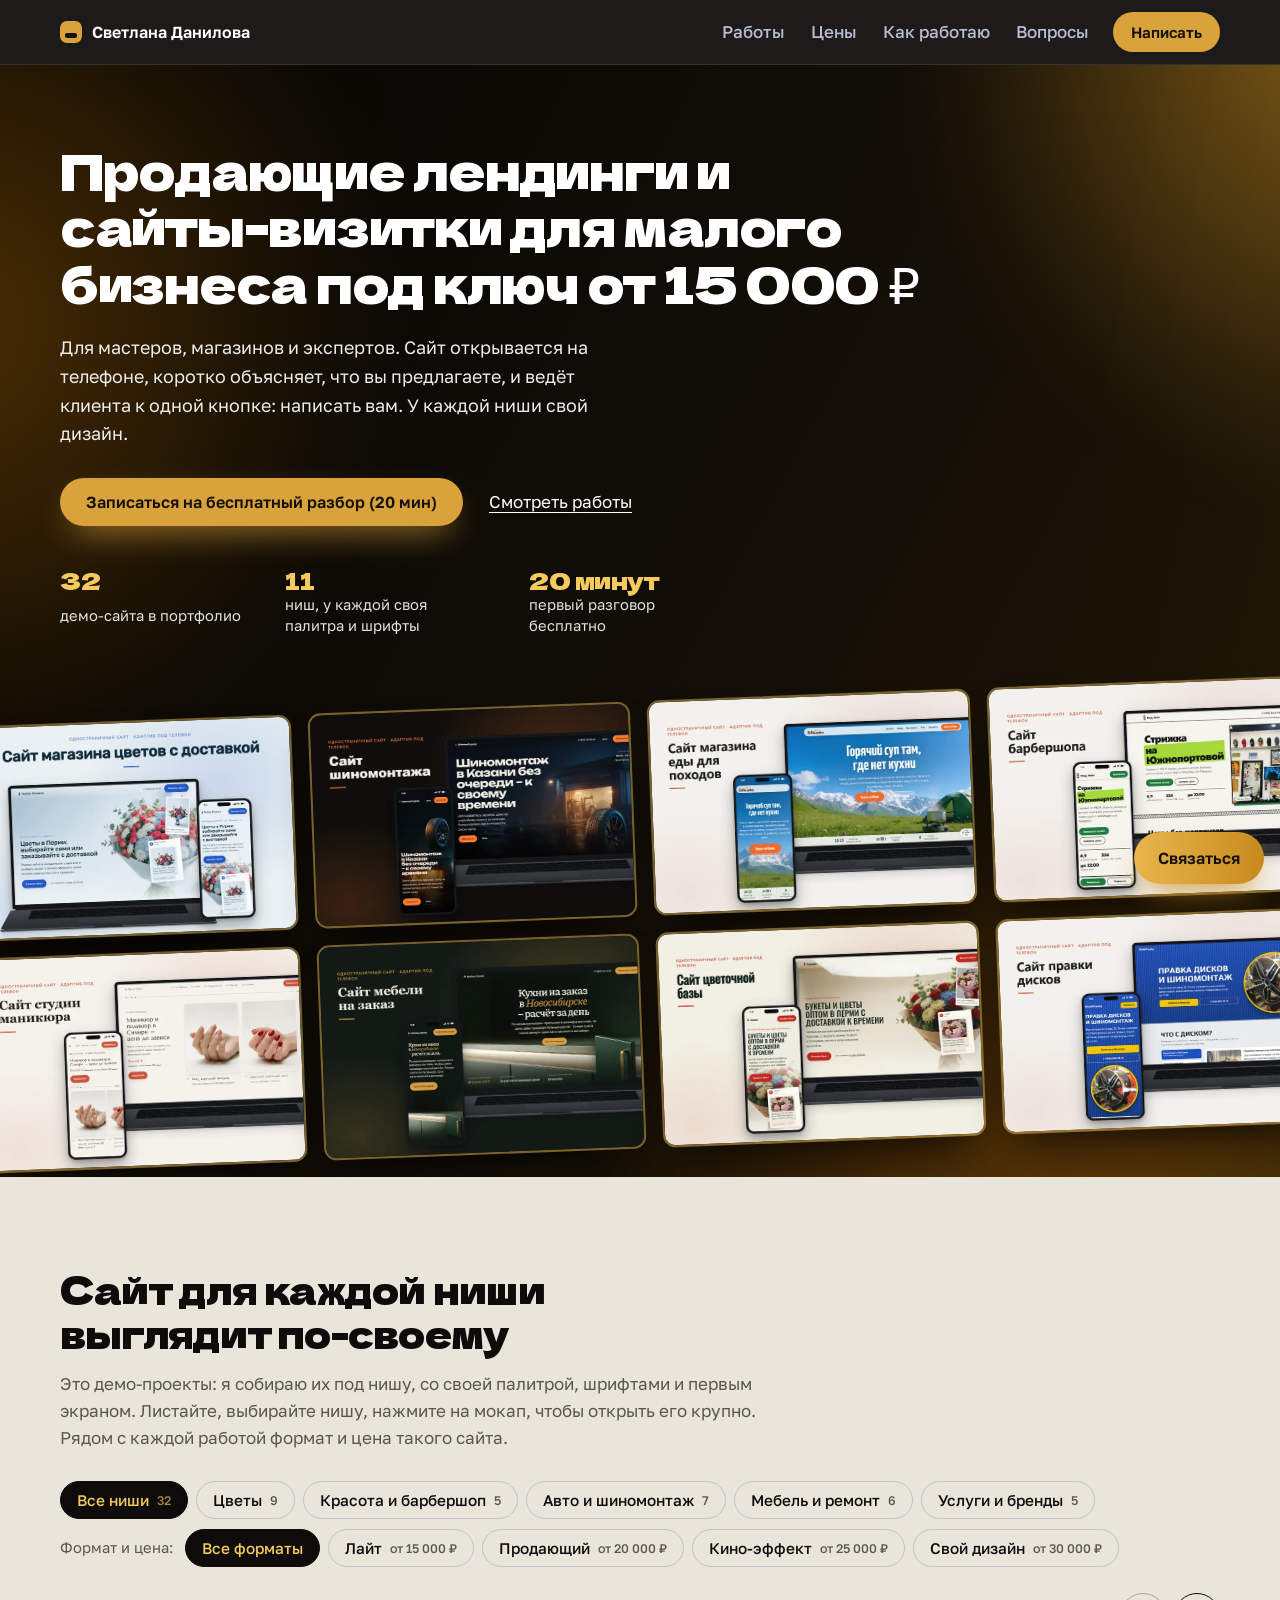
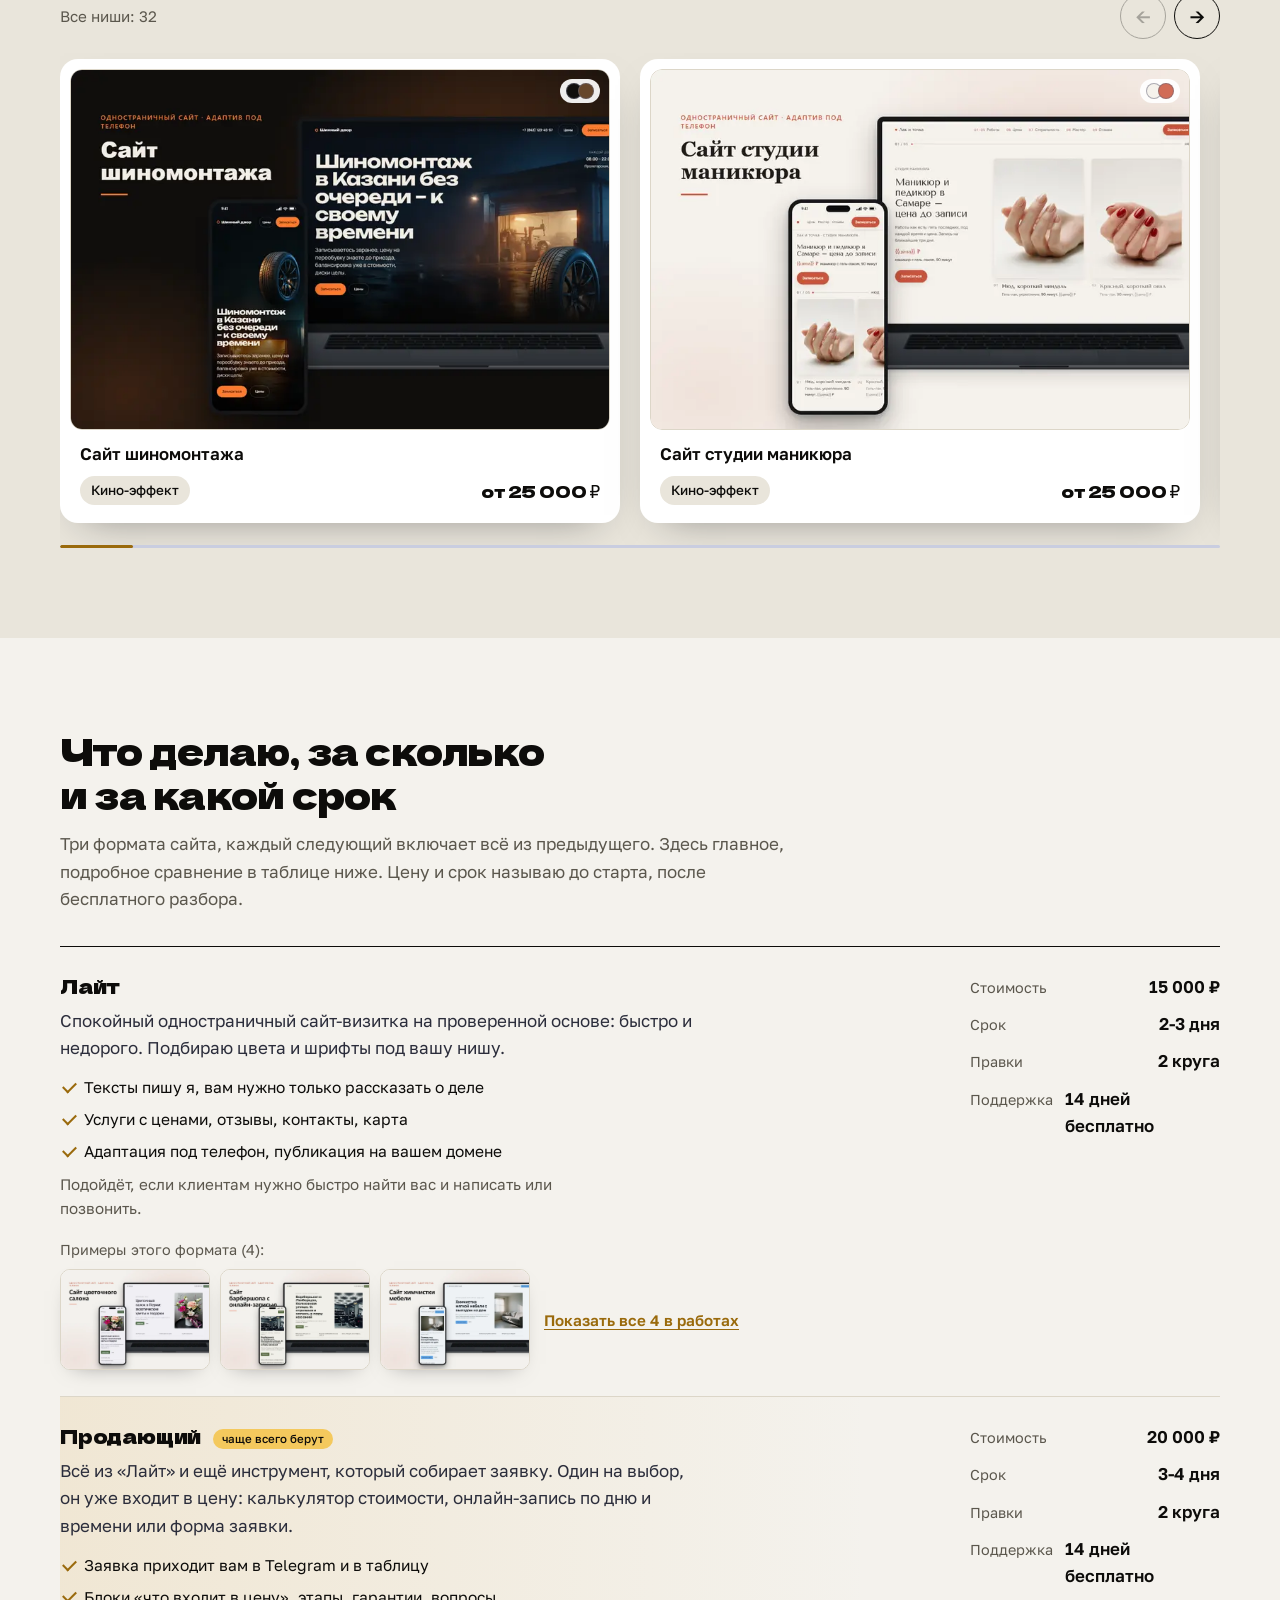
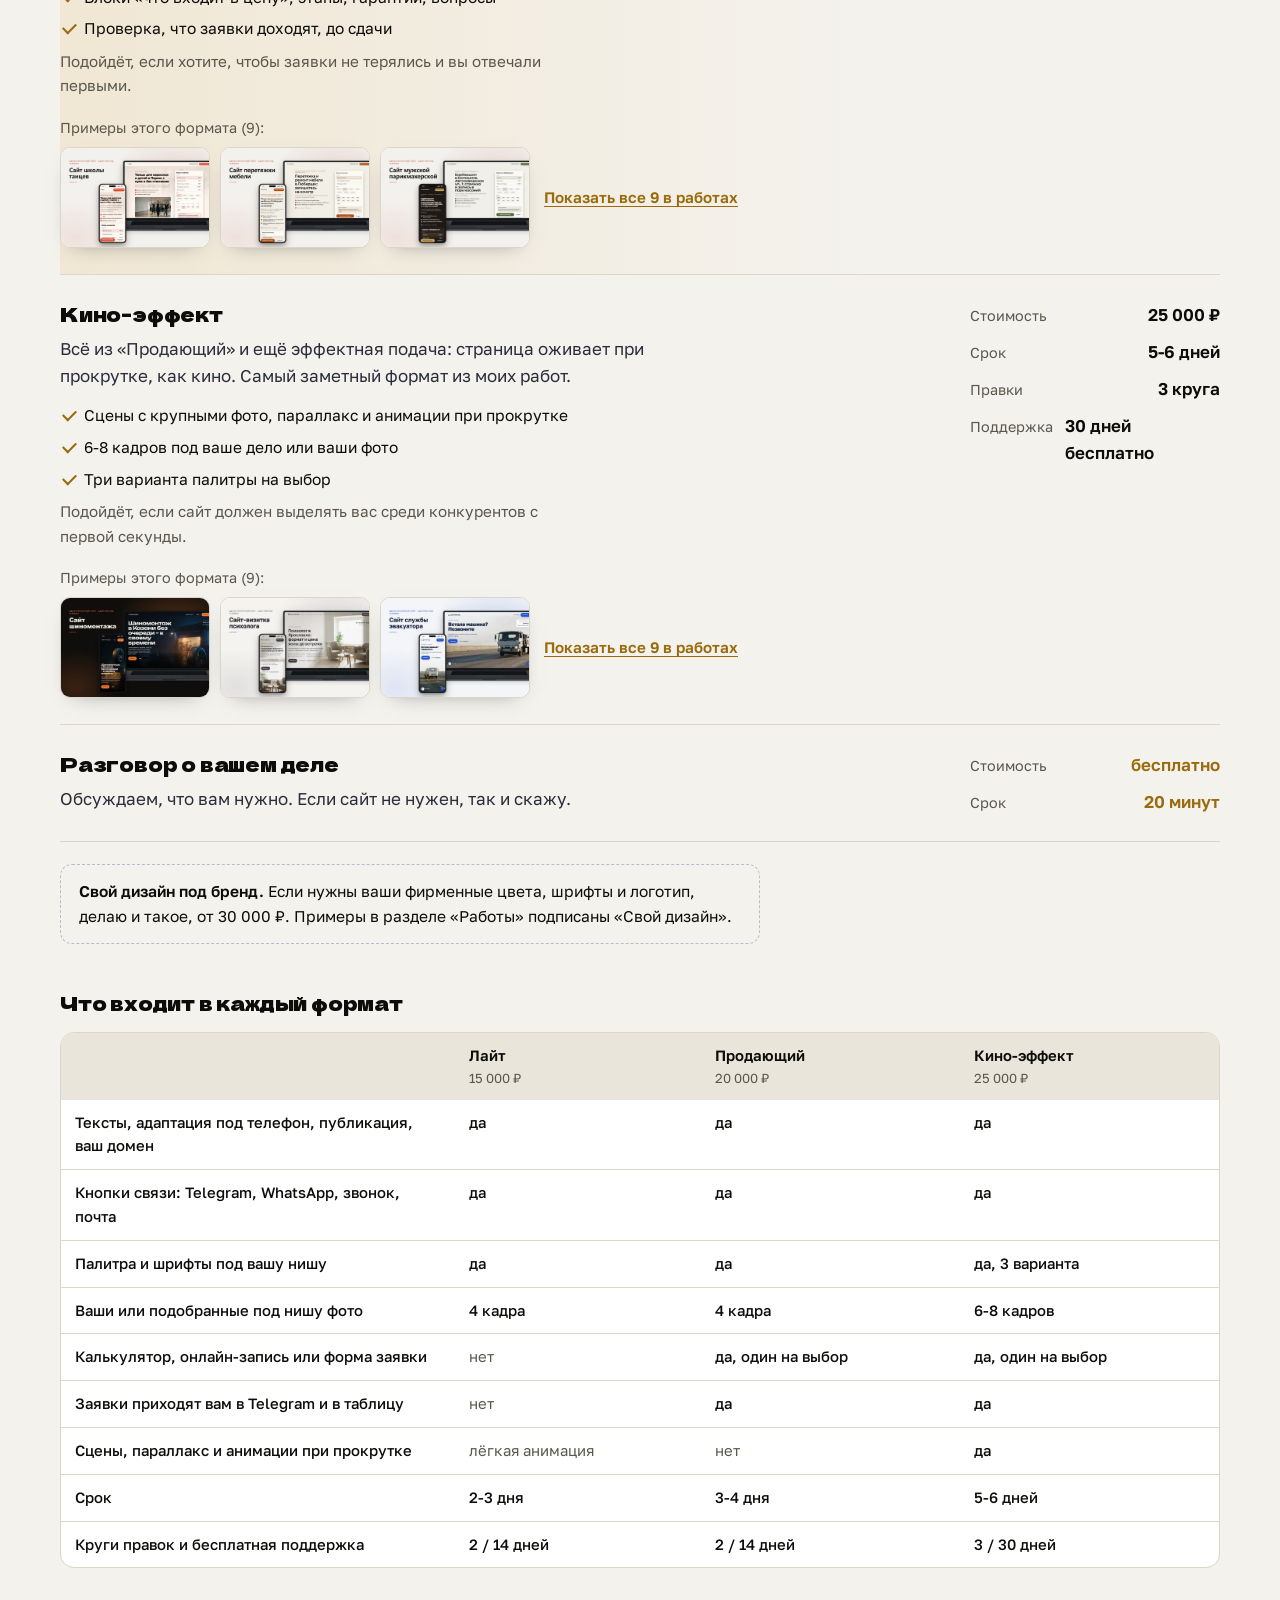
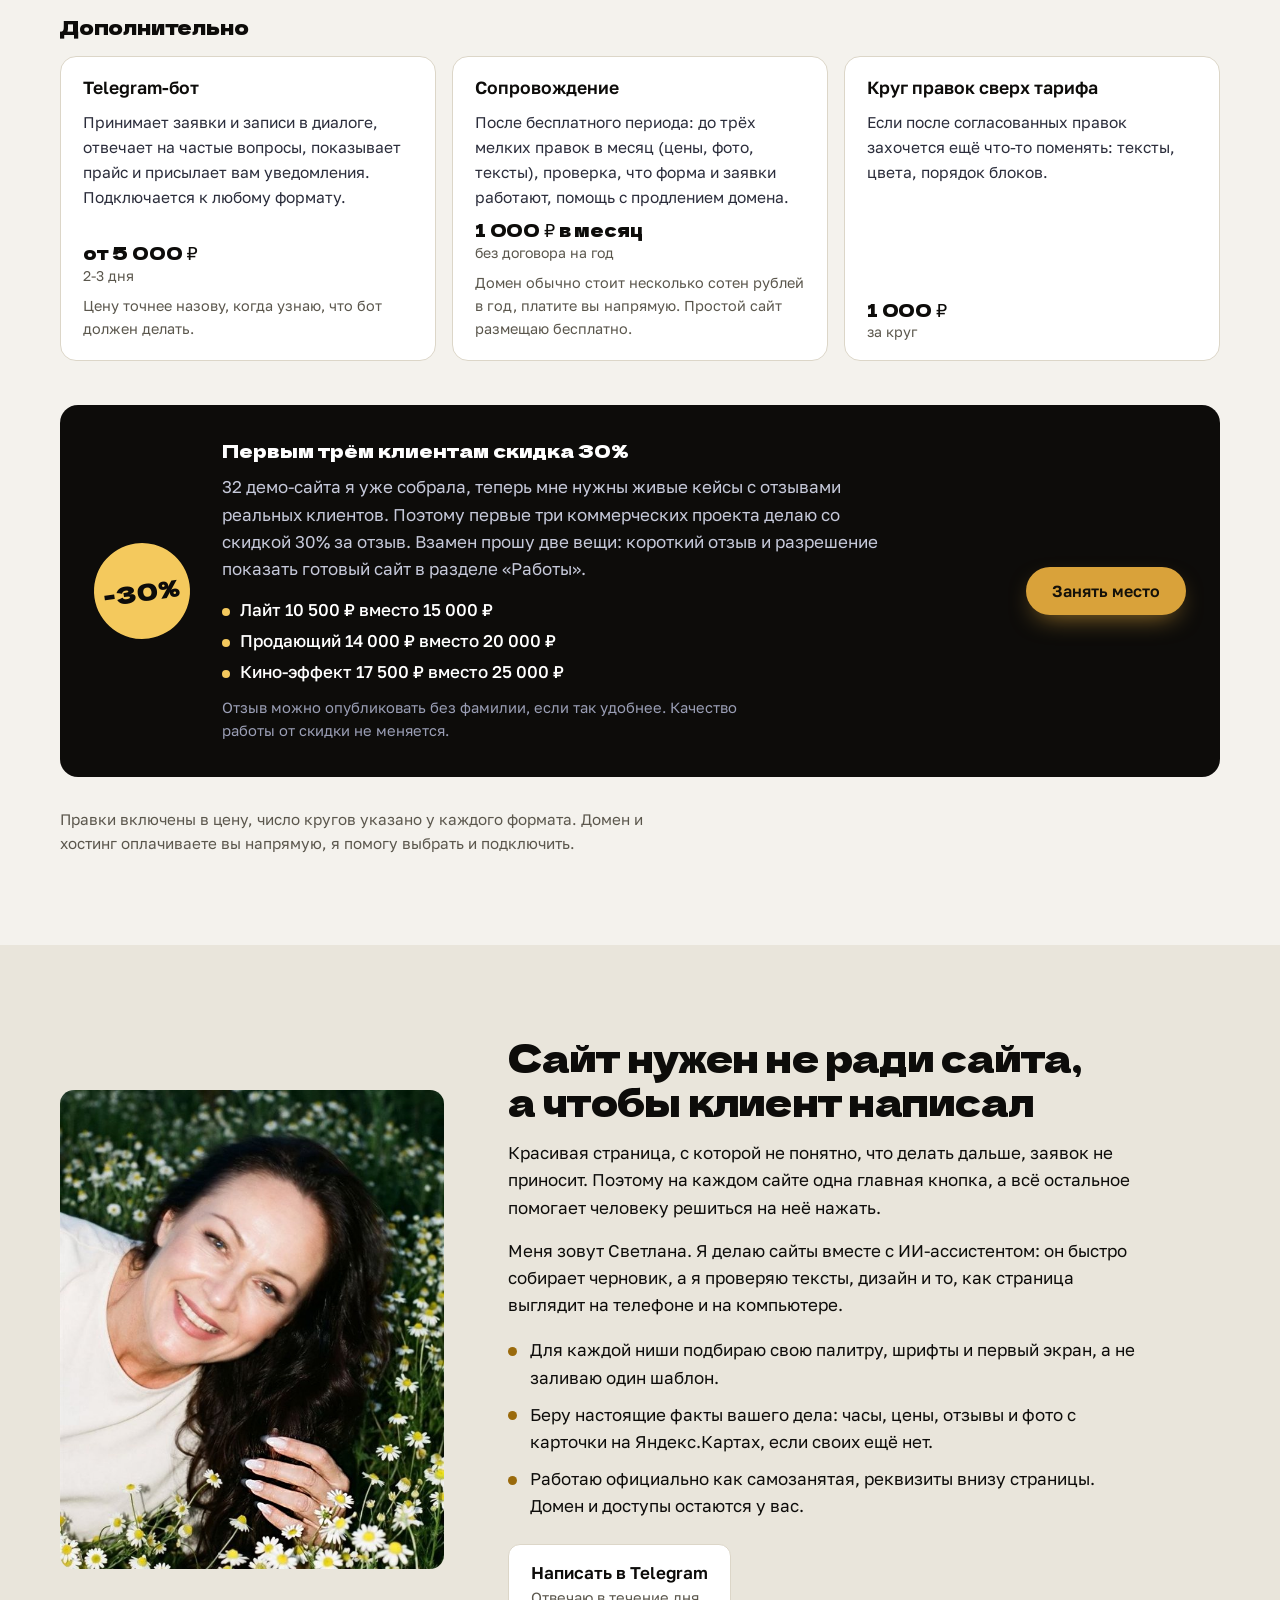
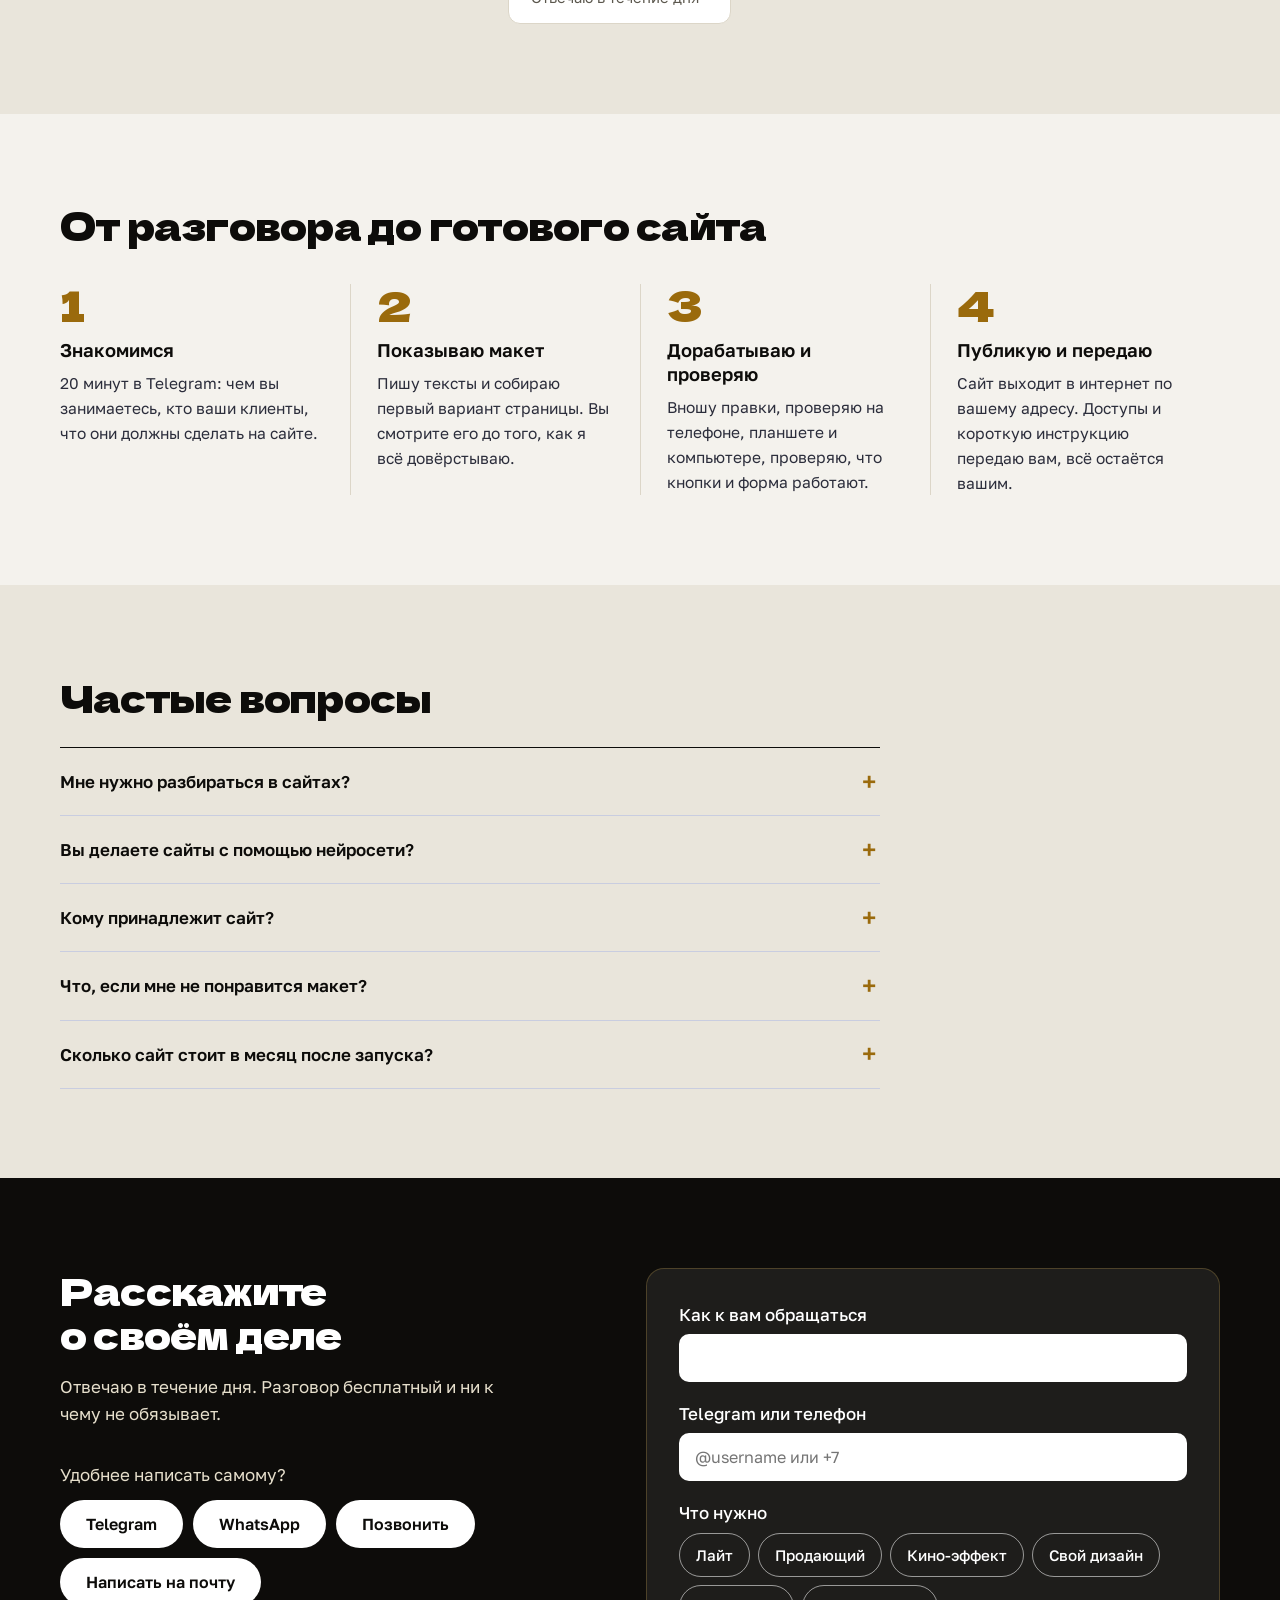
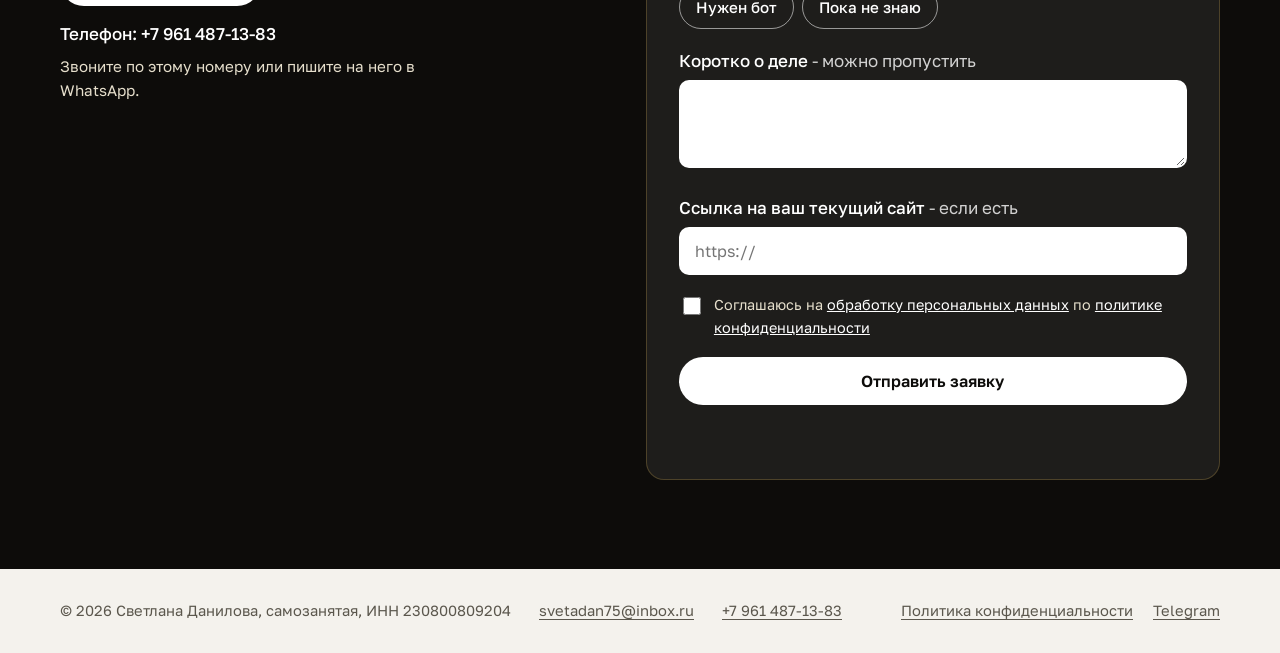
==== commit 26bed02f: "Правки по аудиту: оффер, Кино-эффект, без MAX, форма, SEO, фото Co-Authored-By: Claude Sonnet 5.5 <n" ====
--- a/index.html
+++ b/index.html
@@ -3,11 +3,16 @@
 <head>
 <meta charset="utf-8">
 <meta name="viewport" content="width=device-width, initial-scale=1">
-<title>Светлана Данилова - лендинги и сайты-визитки для малого бизнеса</title>
-<meta name="description" content="Делаю лендинги и сайты-визитки для мастеров, магазинов и экспертов. Для каждой ниши свой дизайн: палитра, шрифты и первый экран. Сайт ведёт клиента к одной кнопке: написать вам.">
+<title>Лендинги и сайты-визитки под ключ от 15 000 ₽ | Светлана Данилова</title>
+<meta name="description" content="Продающие лендинги и сайты-визитки для малого бизнеса под ключ: от 15 000 ₽, срок от 2 дней. 32 демо-сайта в портфолио, бесплатный разбор 20 минут.">
+<link rel="canonical" href="https://svetadan.ru/">
+<meta name="theme-color" content="#14110A">
 <meta property="og:title" content="Светлана Данилова - лендинги и сайты-визитки">
 <meta property="og:description" content="Для каждой ниши свой дизайн. Сайт открывается на телефоне и ведёт клиента к одной кнопке: написать вам.">
 <meta property="og:type" content="website">
+<meta property="og:url" content="https://svetadan.ru/">
+<meta property="og:locale" content="ru_RU">
+<link rel="icon" href="favicon.svg" type="image/svg+xml">
 <link rel="icon" href="data:image/svg+xml,%3Csvg xmlns='http://www.w3.org/2000/svg' viewBox='0 0 32 32'%3E%3Crect width='32' height='32' rx='8' fill='%23D9A23A'/%3E%3Crect x='8' y='19' width='16' height='5' rx='2' fill='%2314110A'/%3E%3Crect x='8' y='8' width='16' height='8' rx='2' fill='%2314110A'/%3E%3C/svg%3E">
 <link rel="preconnect" href="https://fonts.googleapis.com">
 <link rel="preconnect" href="https://fonts.gstatic.com" crossorigin>
@@ -34,10 +39,10 @@
 
 <section class="hero" id="top">
   <div class="wrap hero-text">
-    <h1>Лендинги и сайты-визитки, у каждой ниши свой дизайн</h1>
-    <p class="lead">Для мастеров, магазинов и экспертов. Сайт открывается на телефоне, коротко объясняет, что вы предлагаете, и ведёт клиента к одной кнопке: написать вам.</p>
+    <h1>Продающие лендинги и сайты-визитки для малого бизнеса под ключ от 15 000 ₽</h1>
+    <p class="lead">Для мастеров, магазинов и экспертов. Сайт открывается на телефоне, коротко объясняет, что вы предлагаете, и ведёт клиента к одной кнопке: написать вам. У каждой ниши свой дизайн.</p>
     <div class="hero-cta">
-      <a class="btn" href="https://t.me/Svetadan75" data-tg>Обсудить мой сайт</a>
+      <a class="btn" href="https://t.me/Svetadan75?text=%D0%A5%D0%BE%D1%87%D1%83%20%D0%B1%D0%B5%D1%81%D0%BF%D0%BB%D0%B0%D1%82%D0%BD%D1%8B%D0%B9%20%D1%80%D0%B0%D0%B7%D0%B1%D0%BE%D1%80%20%D0%BC%D0%BE%D0%B5%D0%B3%D0%BE%20%D1%81%D0%B0%D0%B9%D1%82%D0%B0" target="_blank" rel="noopener">Записаться на бесплатный разбор (20 мин)</a>
       <a class="link" href="#works">Смотреть работы</a>
     </div>
     <ul class="facts" aria-label="В цифрах">
@@ -77,7 +82,7 @@
 <section class="sec" id="prices" aria-labelledby="prices-h">
   <div class="wrap">
     <h2 id="prices-h">Что делаю, за сколько и за какой срок</h2>
-    <p class="sec-lead">Три формата сайта, каждый следующий включает всё из предыдущего. Цену и срок называю до старта, после бесплатного разговора. Эти же форматы и цены подписаны под каждой работой выше.</p>
+    <p class="sec-lead">Три формата сайта, каждый следующий включает всё из предыдущего. Здесь главное, подробное сравнение в таблице ниже. Цену и срок называю до старта, после бесплатного разбора.</p>
 
     <div class="price-list">
       <article class="price-row">
@@ -85,13 +90,10 @@
           <h3>Лайт</h3>
           <p>Спокойный одностраничный сайт-визитка на проверенной основе: быстро и недорого. Подбираю цвета и шрифты под вашу нишу.</p>
           <ul class="incl">
-            <li>Тексты пишу я по вашему рассказу</li>
-            <li>Ваши фото или подбор фото с карточки на Яндекс.Картах</li>
-            <li>Предложение, услуги с ценами, отзывы, контакты, карта</li>
-            <li>Кнопки связи: Telegram, WhatsApp, MAX, звонок, почта</li>
-            <li>Адаптация под телефон, публикация, подключение вашего домена</li>
+            <li>Тексты пишу я, вам нужно только рассказать о деле</li>
+            <li>Услуги с ценами, отзывы, контакты, карта</li>
+            <li>Адаптация под телефон, публикация на вашем домене</li>
           </ul>
-          <p class="pr-why"><b>За что цена.</b> Около 8-10 часов работы: разговор, тексты, подбор палитры, сборка, проверка на телефоне и компьютере, публикация.</p>
           <p class="pr-for">Подойдёт, если клиентам нужно быстро найти вас и написать или позвонить.</p>
           <div class="pr-ex" data-fmt="Лайт"></div>
         </div>
@@ -108,13 +110,10 @@
           <h3>Продающий</h3>
           <p>Всё из «Лайт» и ещё инструмент, который собирает заявку. Один на выбор, он уже входит в цену: калькулятор стоимости, онлайн-запись по дню и времени или форма заявки.</p>
           <ul class="incl">
-            <li>Заявка приходит вам в Telegram и в таблицу, клиент видит подтверждение</li>
-            <li>Готовое сообщение клиента для WhatsApp, MAX или Telegram</li>
-            <li>Блоки «что входит в цену», этапы, гарантии, частые вопросы</li>
-            <li>Липкая кнопка связи на телефоне</li>
-            <li>Проверка, что заявки доходят, до сдачи и после</li>
+            <li>Заявка приходит вам в Telegram и в таблицу</li>
+            <li>Блоки «что входит в цену», этапы, гарантии, вопросы</li>
+            <li>Проверка, что заявки доходят, до сдачи</li>
           </ul>
-          <p class="pr-why"><b>За что цена.</b> Около 12-14 часов: логика калькулятора или записи, подключение приёма заявок, продающие тексты, проверка на разных экранах и сценариях.</p>
           <p class="pr-for">Подойдёт, если хотите, чтобы заявки не терялись и вы отвечали первыми.</p>
           <div class="pr-ex" data-fmt="Продающий"></div>
         </div>
@@ -128,18 +127,15 @@
 
       <article class="price-row">
         <div class="pr-main">
-          <h3>Кино</h3>
-          <p>Всё из «Продающий» и ещё эффектная подача: страница оживает при прокрутке, как фильм. Самый заметный формат из моих работ.</p>
+          <h3>Кино-эффект</h3>
+          <p>Всё из «Продающий» и ещё эффектная подача: страница оживает при прокрутке, как кино. Самый заметный формат из моих работ.</p>
           <ul class="incl">
-            <li>Сцены с крупными фото, параллакс и анимации, которые ведут к кнопке</li>
-            <li>6-8 кадров, созданных под ваше дело, или ваши фото</li>
-            <li>Свой первый экран и фирменный приём под нишу</li>
+            <li>Сцены с крупными фото, параллакс и анимации при прокрутке</li>
+            <li>6-8 кадров под ваше дело или ваши фото</li>
             <li>Три варианта палитры на выбор</li>
-            <li>Инструмент заявок из «Продающий» входит</li>
           </ul>
-          <p class="pr-why"><b>За что цена.</b> Около 18-20 часов и расходы на создание кадров в платном сервисе: каждая сцена настраивается отдельно и проверяется на телефоне и компьютере.</p>
           <p class="pr-for">Подойдёт, если сайт должен выделять вас среди конкурентов с первой секунды.</p>
-          <div class="pr-ex" data-fmt="Кино"></div>
+          <div class="pr-ex" data-fmt="Кино-эффект"></div>
         </div>
         <dl class="pr-facts">
           <div><dt>Стоимость</dt><dd>25 000 ₽</dd></div>
@@ -165,10 +161,10 @@
 
     <h3 class="sub-h">Что входит в каждый формат</h3>
     <div class="cmp-wrap"><table class="cmp">
-      <thead><tr><th></th><th>Лайт<small>15 000 ₽</small></th><th>Продающий<small>20 000 ₽</small></th><th>Кино<small>25 000 ₽</small></th></tr></thead>
+      <thead><tr><th></th><th>Лайт<small>15 000 ₽</small></th><th>Продающий<small>20 000 ₽</small></th><th>Кино-эффект<small>25 000 ₽</small></th></tr></thead>
       <tbody>
         <tr><th scope="row">Тексты, адаптация под телефон, публикация, ваш домен</th><td>да</td><td>да</td><td>да</td></tr>
-        <tr><th scope="row">Кнопки связи: Telegram, WhatsApp, MAX, звонок, почта</th><td>да</td><td>да</td><td>да</td></tr>
+        <tr><th scope="row">Кнопки связи: Telegram, WhatsApp, звонок, почта</th><td>да</td><td>да</td><td>да</td></tr>
         <tr><th scope="row">Палитра и шрифты под вашу нишу</th><td>да</td><td>да</td><td>да, 3 варианта</td></tr>
         <tr><th scope="row">Ваши или подобранные под нишу фото</th><td>4 кадра</td><td>4 кадра</td><td>6-8 кадров</td></tr>
         <tr><th scope="row">Калькулятор, онлайн-запись или форма заявки</th><td class="no">нет</td><td>да, один на выбор</td><td>да, один на выбор</td></tr>
@@ -204,11 +200,11 @@
       <div class="promo-badge" aria-hidden="true">-30%</div>
       <div class="promo-text">
         <h3 id="promo-h">Первым трём клиентам скидка 30%</h3>
-        <p>Я собираю портфолио заказов, поэтому первые три сайта делаю дешевле. Взамен прошу две вещи: короткий отзыв и разрешение показать готовый сайт в разделе «Работы».</p>
+        <p>32 демо-сайта я уже собрала, теперь мне нужны живые кейсы с отзывами реальных клиентов. Поэтому первые три коммерческих проекта делаю со скидкой 30% за отзыв. Взамен прошу две вещи: короткий отзыв и разрешение показать готовый сайт в разделе «Работы».</p>
         <ul class="promo-prices">
           <li>Лайт 10 500 ₽ вместо 15 000 ₽</li>
           <li>Продающий 14 000 ₽ вместо 20 000 ₽</li>
-          <li>Кино 17 500 ₽ вместо 25 000 ₽</li>
+          <li>Кино-эффект 17 500 ₽ вместо 25 000 ₽</li>
         </ul>
         <p class="promo-note">Отзыв можно опубликовать без фамилии, если так удобнее. Качество работы от скидки не меняется.</p>
       </div>
@@ -276,7 +272,7 @@
         <a class="btn btn-light" href="mailto:svetadan75@inbox.ru">Написать на почту</a>
       </div>
       <p class="contact-phone" data-phone-text hidden></p>
-      <p class="contact-phone2" data-phone-note hidden>Звоните по этому номеру или пишите на него в WhatsApp и MAX.</p>
+     <p class="contact-phone2" data-phone-note hidden>Звоните по этому номеру или пишите на него в WhatsApp.</p>
     </div>
 
     <form class="lead-form" id="lead-form" novalidate>
@@ -292,7 +288,7 @@
         <legend>Что нужно</legend>
         <label><input type="radio" name="service" value="Лайт"><span>Лайт</span></label>
         <label><input type="radio" name="service" value="Продающий"><span>Продающий</span></label>
-        <label><input type="radio" name="service" value="Кино"><span>Кино</span></label>
+        <label><input type="radio" name="service" value="Кино-эффект"><span>Кино-эффект</span></label>
         <label><input type="radio" name="service" value="Свой дизайн"><span>Свой дизайн</span></label>
         <label><input type="radio" name="service" value="Telegram-бот"><span>Нужен бот</span></label>
         <label><input type="radio" name="service" value="Пока не знаю"><span>Пока не знаю</span></label>
@@ -301,9 +297,13 @@
         <label for="f-task">Коротко о деле <span class="opt">- можно пропустить</span></label>
         <textarea id="f-task" name="task" rows="3"></textarea>
       </div>
+      <div class="field">
+        <label for="f-site">Ссылка на ваш текущий сайт <span class="opt">- если есть</span></label>
+        <input id="f-site" name="site" type="url" inputmode="url" autocomplete="url" placeholder="https://">
+      </div>
       <div class="hp" aria-hidden="true">
-        <label for="f-website">Сайт</label>
-        <input id="f-website" name="website" type="text" tabindex="-1" autocomplete="off">
+        <label for="f-hp">Не заполняйте это поле</label>
+        <input id="f-hp" name="website" type="text" tabindex="-1" autocomplete="off">
       </div>
       <label class="agree">
         <input type="checkbox" name="agree" id="f-agree" required>
@@ -318,7 +318,7 @@
 
 <footer class="foot">
   <div class="wrap foot-in">
-    <p>Светлана Данилова, самозанятая, ИНН 230800809204</p>
+    <p>© 2026 Светлана Данилова, самозанятая, ИНН 230800809204</p>
     <p><a class="link" href="mailto:svetadan75@inbox.ru">svetadan75@inbox.ru</a></p>
     <p><a class="link" href="tel:+79614871383">+7 961 487-13-83</a></p>
     <div class="foot-links">
@@ -332,8 +332,6 @@
   <div class="fab-menu" id="fab-menu" hidden>
     <a href="https://t.me/Svetadan75" data-tg>Telegram</a>
     <a href="#" data-fab-wa hidden>WhatsApp</a>
-    <a href="#" data-fab-max hidden>MAX</a>
-    <p class="fab-note" data-fab-max-note hidden></p>
     <a href="#" data-fab-phone hidden>Позвонить</a>
     <a href="mailto:svetadan75@inbox.ru">Написать на почту</a>
   </div>
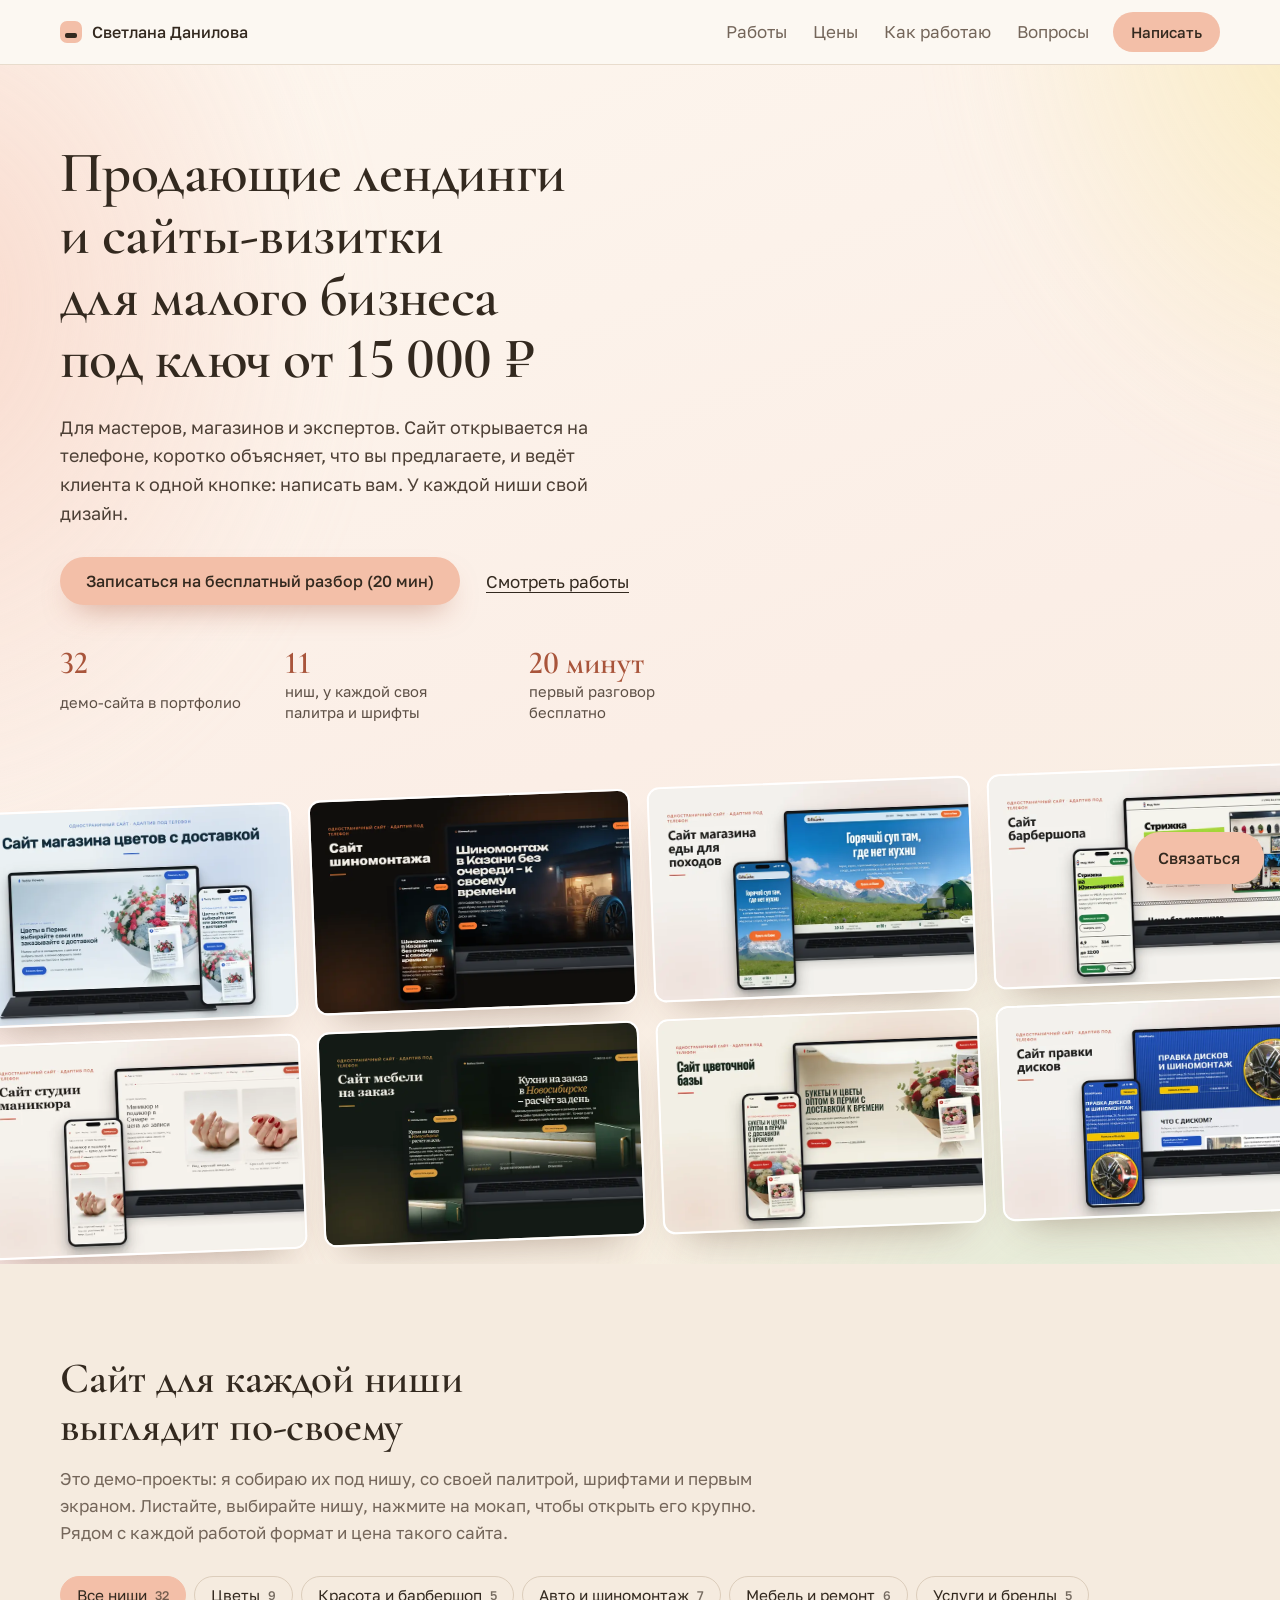
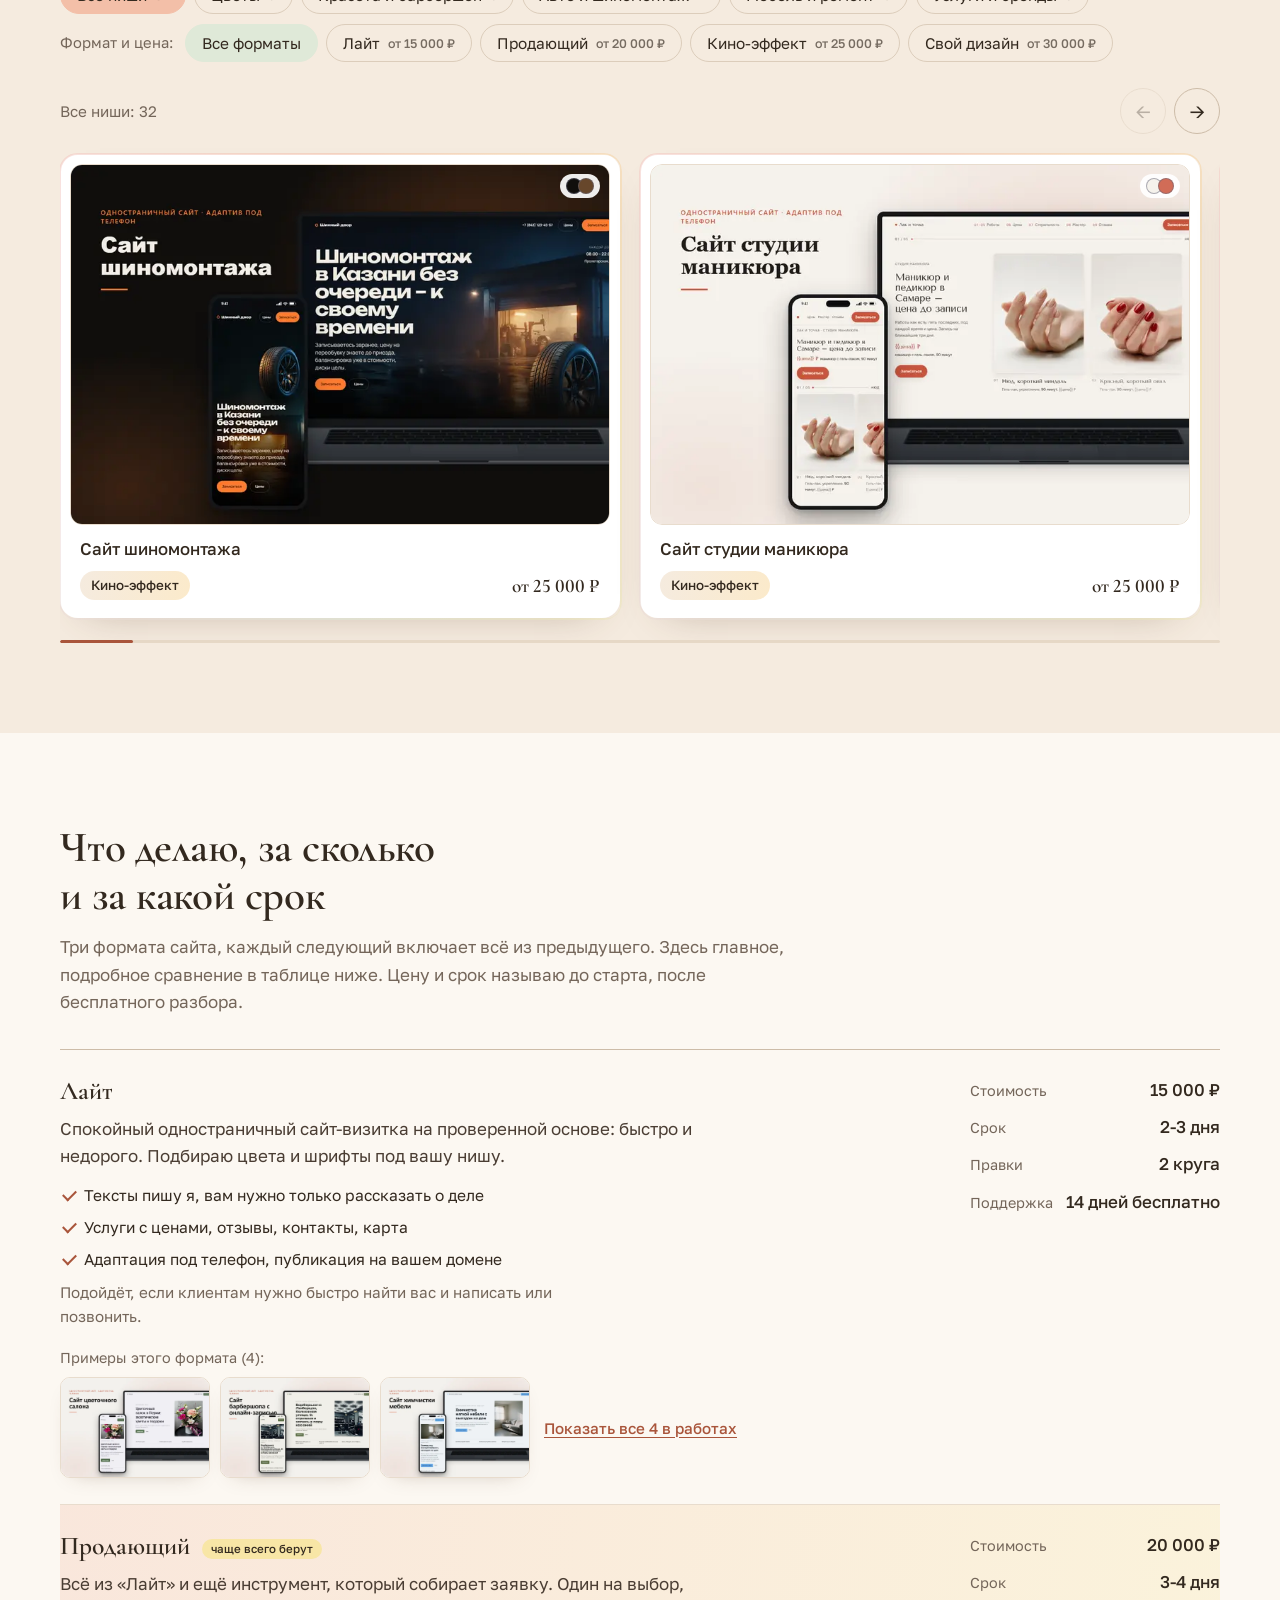
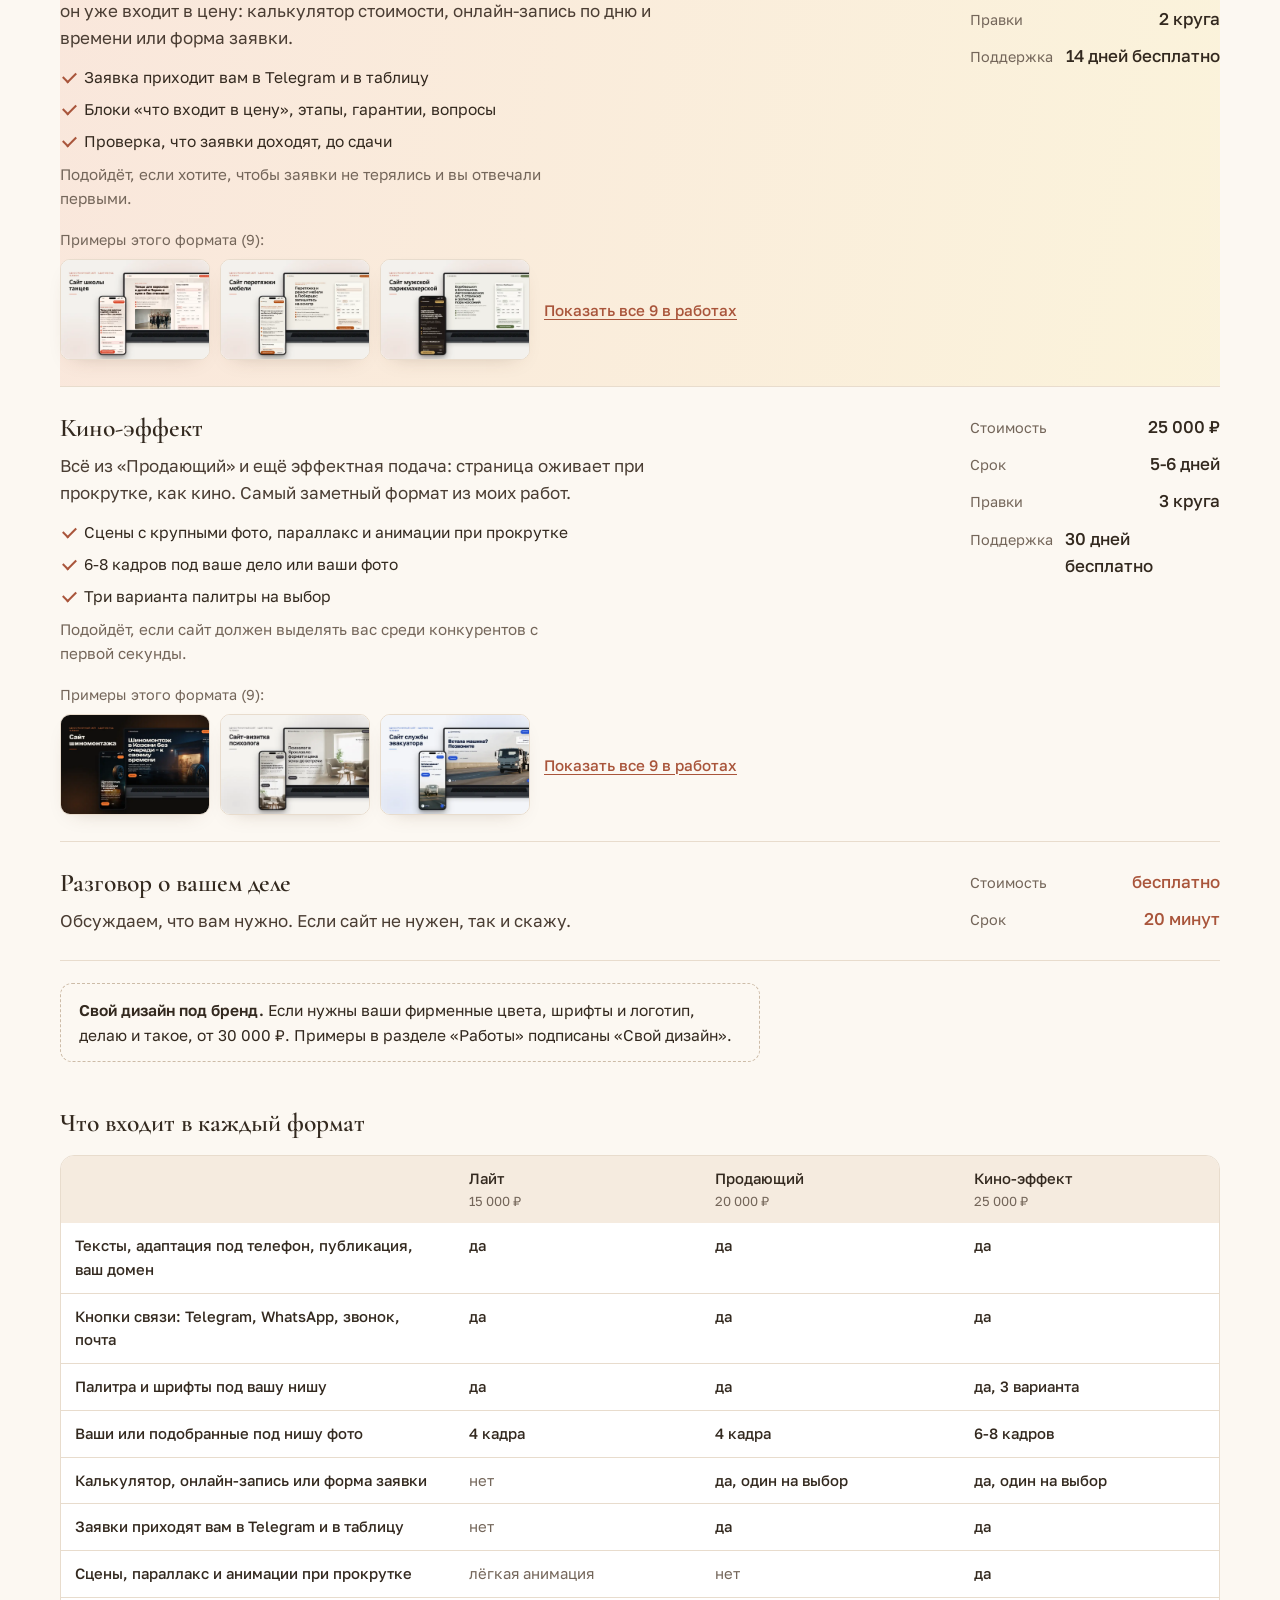
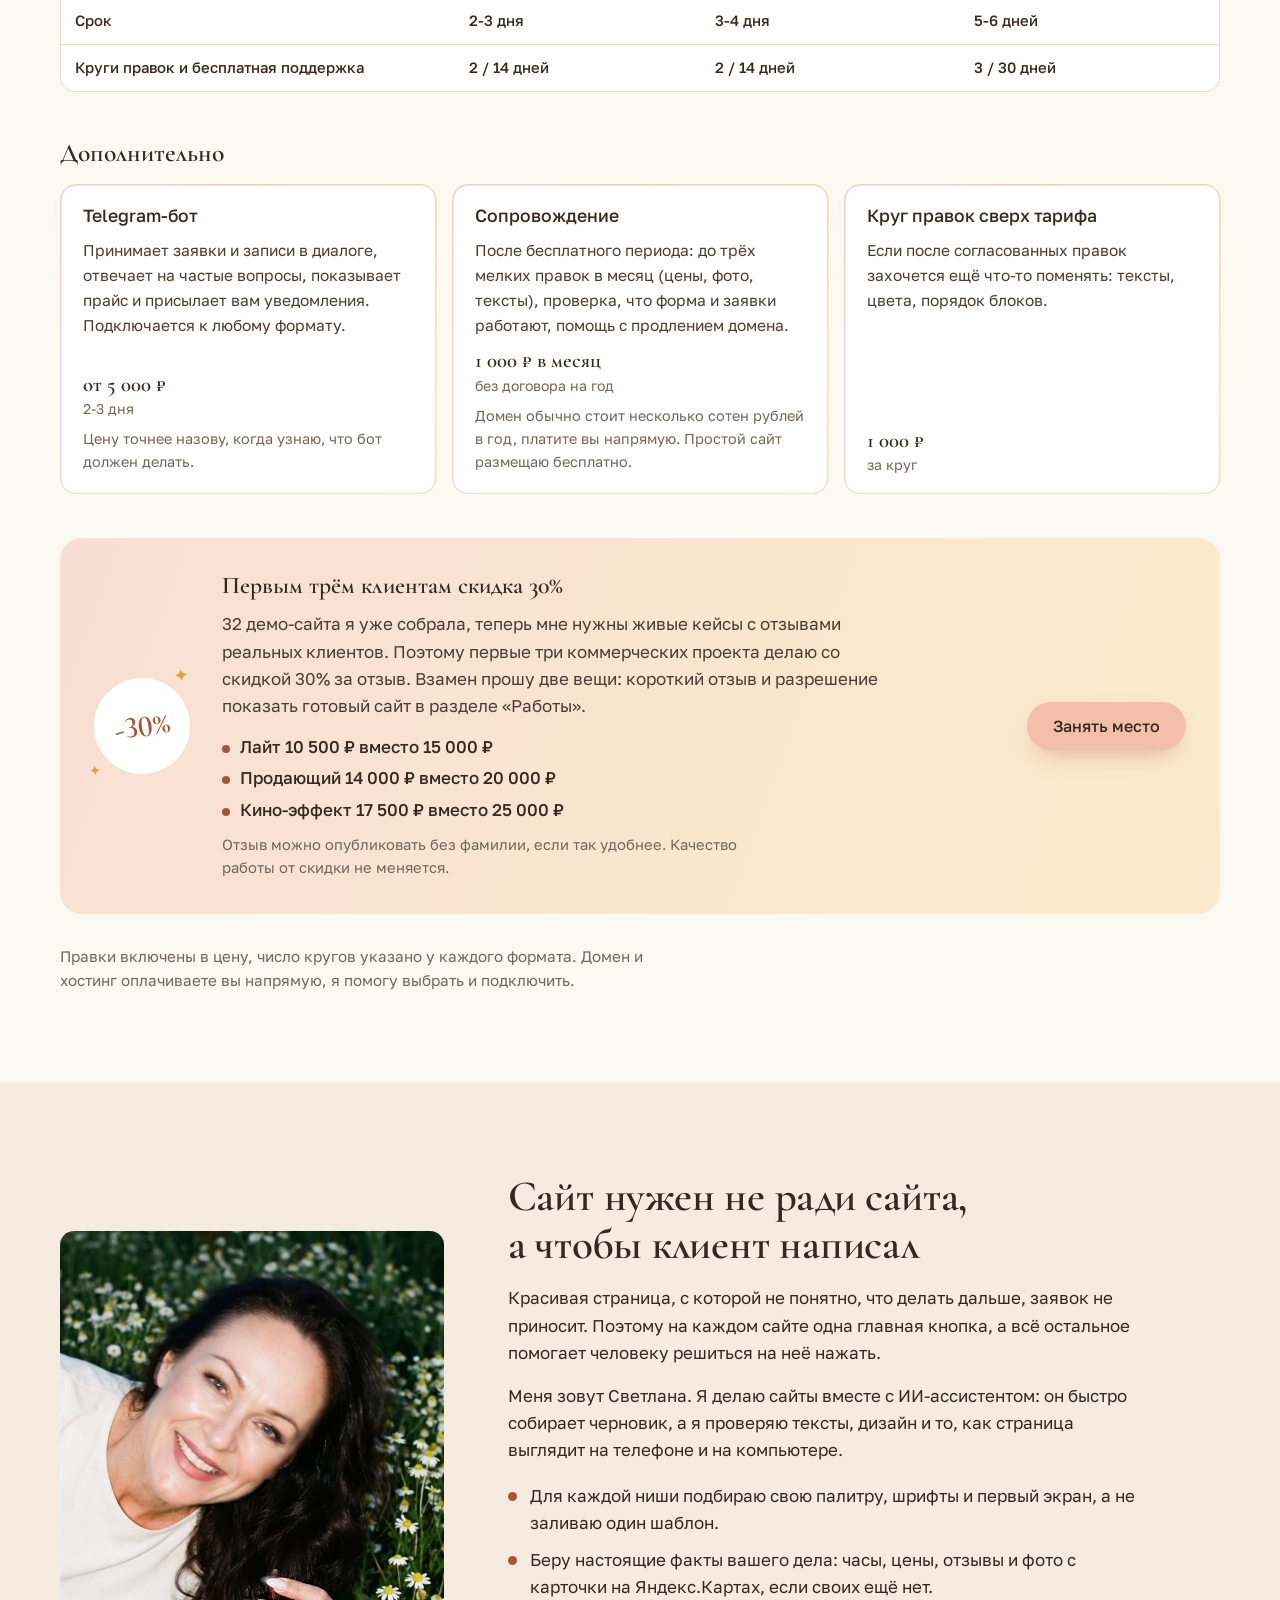
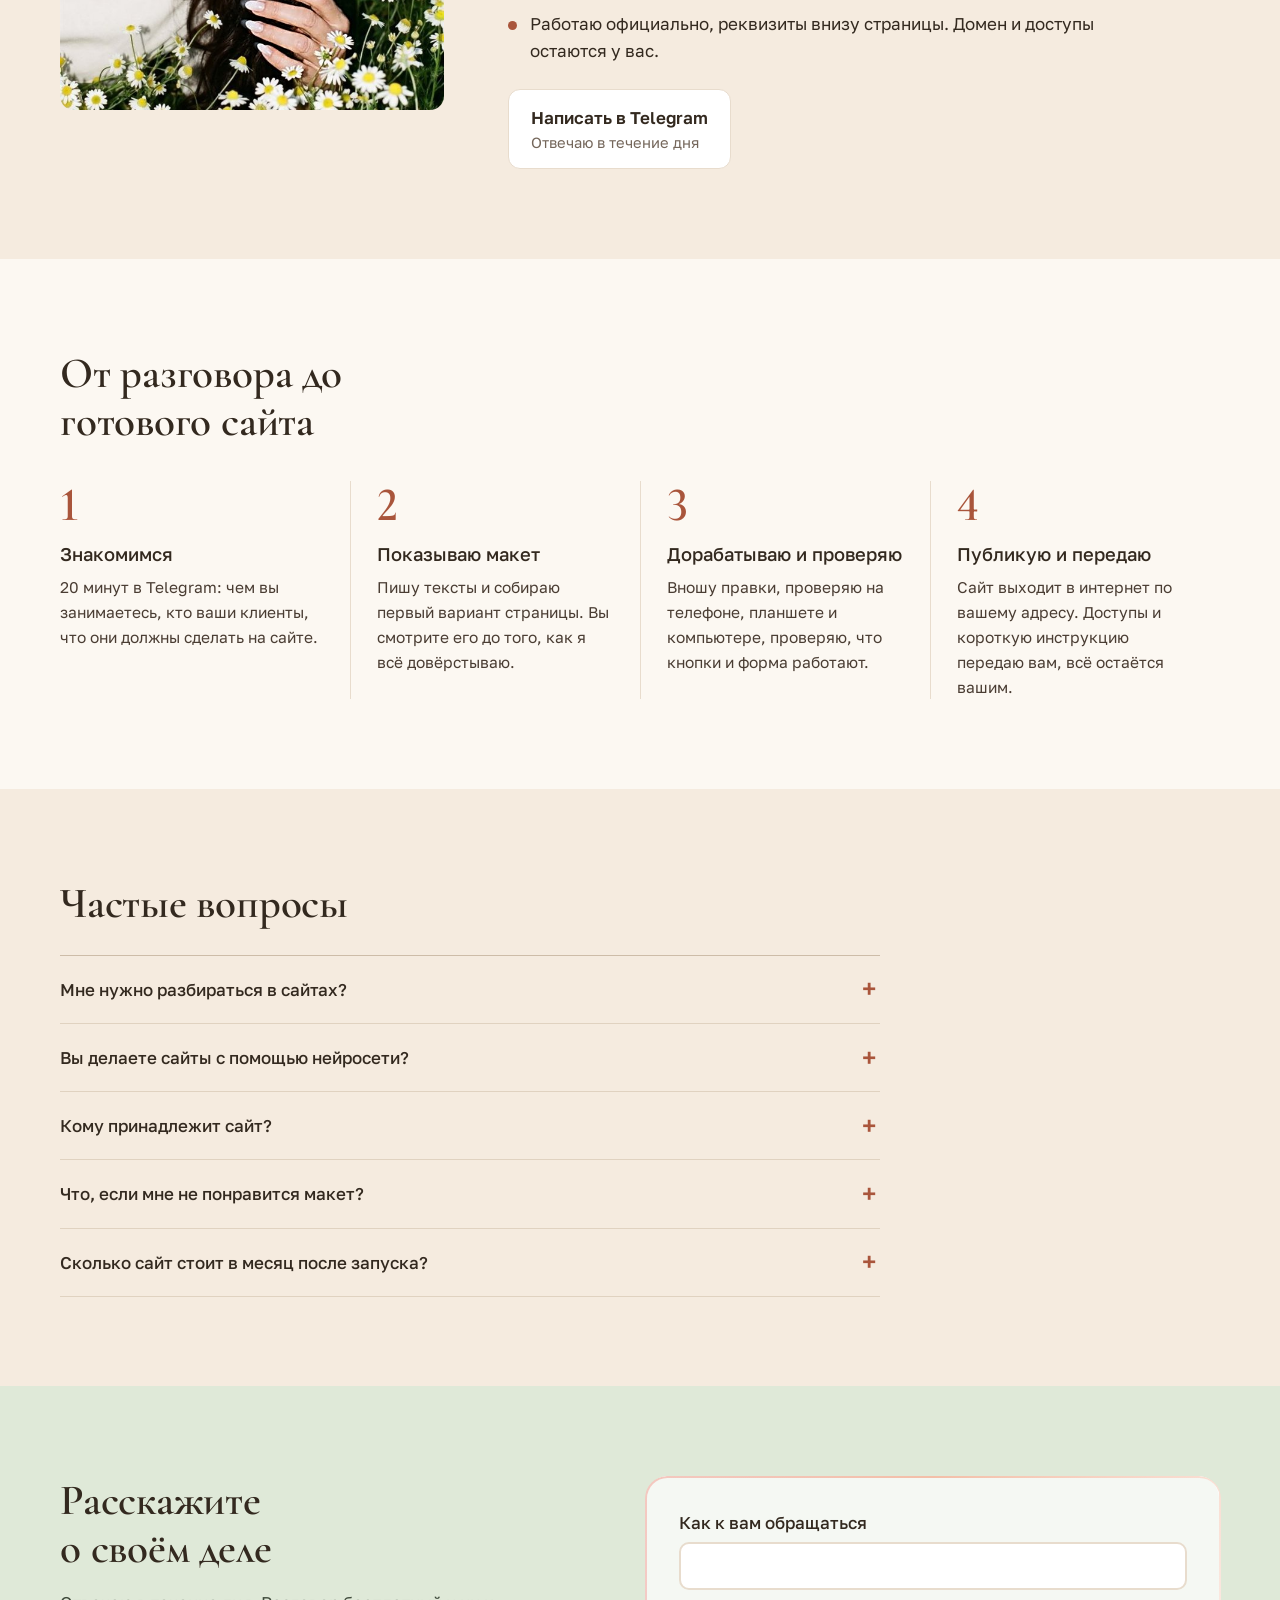
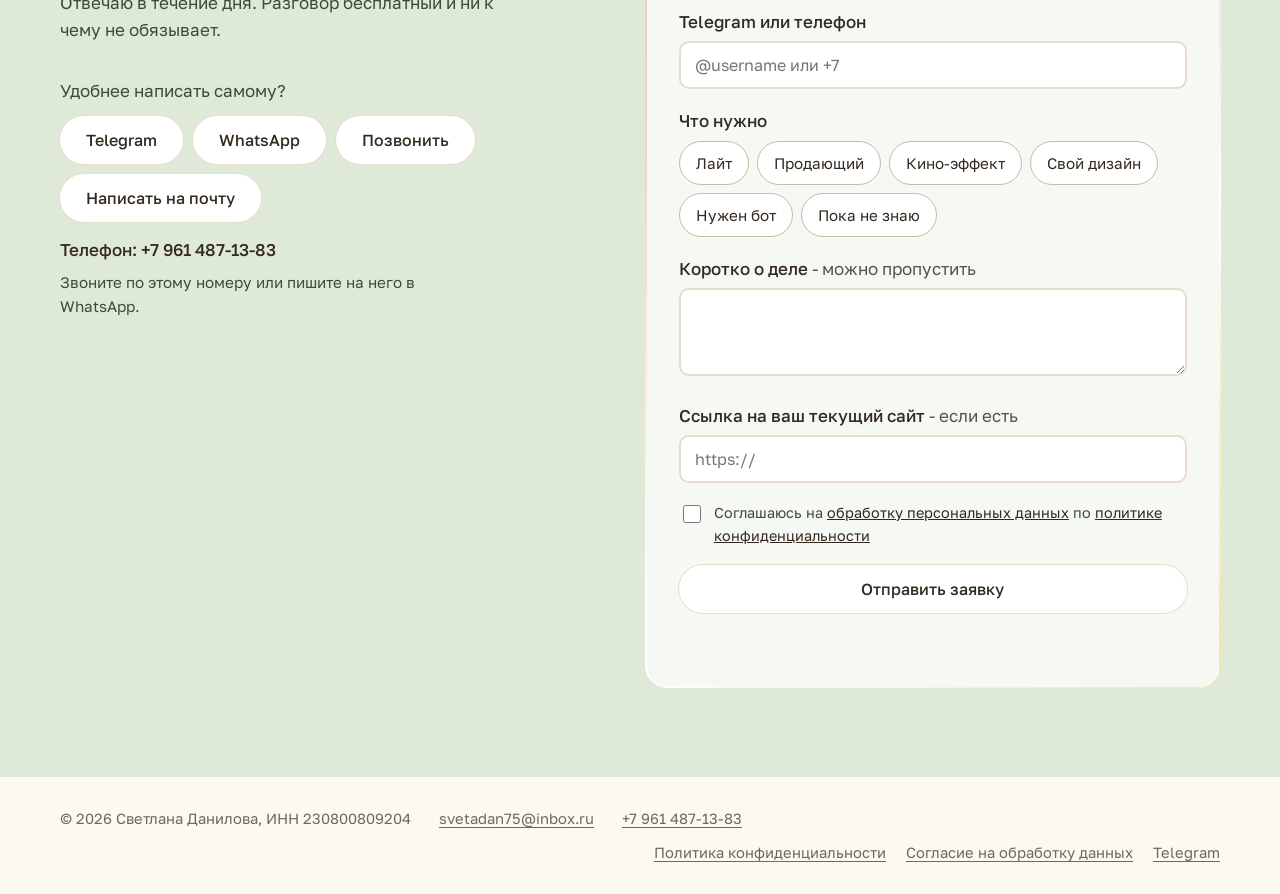
==== commit 339dd5cc: "Пастельный дизайн, тонкий шрифт, живые плашки, новая политика и согласие Co-Authored-By: Claude Sonn" ====
--- a/index.html
+++ b/index.html
@@ -6,7 +6,7 @@
 <title>Лендинги и сайты-визитки под ключ от 15 000 ₽ | Светлана Данилова</title>
 <meta name="description" content="Продающие лендинги и сайты-визитки для малого бизнеса под ключ: от 15 000 ₽, срок от 2 дней. 32 демо-сайта в портфолио, бесплатный разбор 20 минут.">
 <link rel="canonical" href="https://svetadan.ru/">
-<meta name="theme-color" content="#14110A">
+<meta name="theme-color" content="#FCF8F2">
 <meta property="og:title" content="Светлана Данилова - лендинги и сайты-визитки">
 <meta property="og:description" content="Для каждой ниши свой дизайн. Сайт открывается на телефоне и ведёт клиента к одной кнопке: написать вам.">
 <meta property="og:type" content="website">
@@ -16,7 +16,7 @@
 <link rel="icon" href="data:image/svg+xml,%3Csvg xmlns='http://www.w3.org/2000/svg' viewBox='0 0 32 32'%3E%3Crect width='32' height='32' rx='8' fill='%23D9A23A'/%3E%3Crect x='8' y='19' width='16' height='5' rx='2' fill='%2314110A'/%3E%3Crect x='8' y='8' width='16' height='8' rx='2' fill='%2314110A'/%3E%3C/svg%3E">
 <link rel="preconnect" href="https://fonts.googleapis.com">
 <link rel="preconnect" href="https://fonts.gstatic.com" crossorigin>
-<link rel="stylesheet" href="https://fonts.googleapis.com/css2?family=Dela+Gothic+One&family=Golos+Text:wght@400;500;600&display=swap">
+<link rel="stylesheet" href="https://fonts.googleapis.com/css2?family=Cormorant+Garamond:wght@500;600&family=Golos+Text:wght@400;500&display=swap">
 <link rel="stylesheet" href="styles.css">
 </head>
 <body>
@@ -227,7 +227,7 @@
       <ul class="about-list">
         <li>Для каждой ниши подбираю свою палитру, шрифты и первый экран, а не заливаю один шаблон.</li>
         <li>Беру настоящие факты вашего дела: часы, цены, отзывы и фото с карточки на Яндекс.Картах, если своих ещё нет.</li>
-        <li>Работаю официально как самозанятая, реквизиты внизу страницы. Домен и доступы остаются у вас.</li>
+        <li>Работаю официально, реквизиты внизу страницы. Домен и доступы остаются у вас.</li>
       </ul>
       <a class="social-link" href="https://t.me/Svetadan75" data-tg><b>Написать в Telegram</b><span>Отвечаю в течение дня</span></a>
     </div>
@@ -307,7 +307,7 @@
       </div>
       <label class="agree">
         <input type="checkbox" name="agree" id="f-agree" required>
-        <span>Соглашаюсь на <a href="politika.html#soglasie" target="_blank">обработку персональных данных</a> по <a href="politika.html" target="_blank">политике конфиденциальности</a></span>
+        <span>Соглашаюсь на <a href="soglasie.html" target="_blank">обработку персональных данных</a> по <a href="politika.html" target="_blank">политике конфиденциальности</a></span>
       </label>
       <button class="btn btn-light" type="submit">Отправить заявку</button>
       <p class="form-status" role="status" aria-live="polite"></p>
@@ -318,11 +318,12 @@
 
 <footer class="foot">
   <div class="wrap foot-in">
-    <p>© 2026 Светлана Данилова, самозанятая, ИНН 230800809204</p>
+    <p>© 2026 Светлана Данилова, ИНН 230800809204</p>
     <p><a class="link" href="mailto:svetadan75@inbox.ru">svetadan75@inbox.ru</a></p>
     <p><a class="link" href="tel:+79614871383">+7 961 487-13-83</a></p>
     <div class="foot-links">
       <a class="link" href="politika.html">Политика конфиденциальности</a>
+      <a class="link" href="soglasie.html">Согласие на обработку данных</a>
       <a class="link" href="https://t.me/Svetadan75" data-tg-channel>Telegram</a>
     </div>
   </div>
--- a/styles.css
+++ b/styles.css
@@ -1,8 +1,8 @@
 :root{
-  --paper:#f4f2ed; --tint:#e9e5db; --ink:#0d0c0a; --soft:#5b574d; --line:#dcd6c8;
-  --violet:#d9a23a; --violet-d:#9a6a0c; --marker:#f4c95d; --card:#fff;
+  --paper:#fcf8f2; --tint:#f5ebdf; --ink:#33291f; --soft:#74665a; --line:#e8dccd;
+  --violet:#f3bfa8; --violet-d:#a9553b; --marker:#f8e6a6; --card:#fff; --sage:#dfe9d8; --blush:#f8dfd5;
   --r:14px; --gut:clamp(18px,4vw,40px);
-  --f-head:"Dela Gothic One","Trebuchet MS",system-ui,sans-serif;
+  --f-head:"Cormorant Garamond",Georgia,"Times New Roman",serif;
   --f-text:"Golos Text","Segoe UI",system-ui,sans-serif;
 }
 *{box-sizing:border-box}
@@ -17,73 +17,71 @@
 .skip:focus{left:8px}
 :focus-visible{outline:3px solid var(--violet-d);outline-offset:3px}
 
-h1{font:400 clamp(1.7rem,1rem + 2.9vw,3.15rem)/1.12 var(--f-head);letter-spacing:-.025em;text-wrap:balance}
-h2{font:400 clamp(1.45rem,1rem + 1.9vw,2.35rem)/1.18 var(--f-head);letter-spacing:-.02em;text-wrap:balance;max-width:24ch}
-h3{font:600 1.15rem/1.3 var(--f-text)}
+h1{font:600 clamp(2rem,1.1rem + 3.4vw,3.6rem)/1.08 var(--f-head);letter-spacing:-.01em;text-wrap:balance}
+h2{font:600 clamp(1.7rem,1.1rem + 2.2vw,2.7rem)/1.12 var(--f-head);letter-spacing:-.005em;text-wrap:balance;max-width:24ch}
+h3{font:500 1.15rem/1.3 var(--f-text)}
 .sec-lead{color:var(--soft);max-width:66ch;margin-top:14px}
 
 /* кнопки и ссылки */
-.btn{display:inline-flex;align-items:center;justify-content:center;min-height:48px;padding:0 26px;border-radius:999px;background:var(--violet);color:#14110a;font:600 1rem var(--f-text);text-decoration:none;border:0;cursor:pointer;box-shadow:0 10px 26px -10px rgba(217,162,58,.75);transition:background-color .15s,transform .15s}
-.btn:hover{background:var(--marker)}
+.btn{display:inline-flex;align-items:center;justify-content:center;min-height:48px;padding:0 26px;border-radius:999px;background:var(--violet);color:var(--ink);font:500 1rem var(--f-text);text-decoration:none;border:0;cursor:pointer;box-shadow:0 10px 26px -12px rgba(169,85,59,.55);transition:background-color .15s,transform .15s}
+.btn:hover{background:#f7cdbb}
 .btn:active{transform:translateY(1px)}
 .btn-sm{min-height:40px;padding:0 18px;font-size:.94rem;box-shadow:none}
-.btn-light{background:#fff;color:var(--ink);box-shadow:none}
-.btn-light:hover{background:var(--marker)}
+.btn-light{background:#fff;color:var(--ink);box-shadow:0 0 0 1px var(--line)}
+.btn-light:hover{background:var(--blush)}
 .link{color:inherit;text-decoration:underline;text-decoration-thickness:1px;text-underline-offset:.22em}
 .link:hover{color:var(--violet)}
 
 /* шапка: тёмная, как первый экран */
-.top{position:sticky;top:0;z-index:20;background:rgba(10,9,7,.92);backdrop-filter:blur(12px);-webkit-backdrop-filter:blur(12px);border-bottom:1px solid rgba(255,255,255,.1);color:#fff}
+.top{position:sticky;top:0;z-index:20;background:rgba(252,248,242,.9);backdrop-filter:blur(12px);-webkit-backdrop-filter:blur(12px);border-bottom:1px solid var(--line);color:var(--ink)}
 .top-in{display:flex;align-items:center;gap:24px;min-height:64px}
-.logo{display:flex;align-items:center;gap:10px;font:600 1rem var(--f-text);text-decoration:none;margin-right:auto;white-space:nowrap}
+.logo{display:flex;align-items:center;gap:10px;font:500 1rem var(--f-text);text-decoration:none;margin-right:auto;white-space:nowrap}
 .logo-mark{width:22px;height:22px;border-radius:7px;background:var(--violet);position:relative;flex:none}
-.logo-mark::after{content:"";position:absolute;left:5px;right:5px;bottom:5px;height:5px;border-radius:2px;background:#14110a}
+.logo-mark::after{content:"";position:absolute;left:5px;right:5px;bottom:5px;height:5px;border-radius:2px;background:var(--ink)}
 .nav{display:flex;gap:26px}
-.nav a{text-decoration:none;font-weight:500;color:#b9bcd3;padding:8px 0}
-.nav a:hover{color:#fff}
+.nav a{text-decoration:none;font-weight:400;color:var(--soft);padding:8px 0}
+.nav a:hover{color:var(--ink)}
 
 /* первый экран */
-.hero{position:relative;isolation:isolate;overflow:hidden;color:#fff;padding:clamp(40px,6vw,84px) 0 0;background:linear-gradient(118deg,#060504 0%,#110d07 48%,#201606 100%)}
-.hero::before{content:"";position:absolute;inset:-25%;z-index:-2;background:radial-gradient(36% 46% at 14% 32%,#8a5a12 0,transparent 62%),radial-gradient(34% 44% at 86% 14%,#d9a23a 0,transparent 62%),radial-gradient(40% 50% at 72% 92%,#a8681a 0,transparent 62%),radial-gradient(44% 54% at 6% 96%,#5a3a0c 0,transparent 62%);opacity:.5;filter:blur(50px) saturate(1.2);animation:aurora 14s ease-in-out infinite alternate}
-.hero::after{content:"";position:absolute;inset:0;z-index:-1;background:linear-gradient(100deg,transparent 32%,rgba(255,255,255,.18) 50%,transparent 68%);background-size:260% 100%;mix-blend-mode:soft-light;animation:sheen 8s linear infinite;pointer-events:none}
-@keyframes aurora{from{transform:translate3d(-5%,-4%,0) rotate(0deg) scale(1)}to{transform:translate3d(6%,5%,0) rotate(28deg) scale(1.18)}}
-@keyframes sheen{from{background-position:130% 0}to{background-position:-130% 0}}
+.hero{position:relative;isolation:isolate;overflow:hidden;color:var(--ink);padding:clamp(40px,6vw,84px) 0 0;background:linear-gradient(160deg,#fdf6ee 0%,#fbeee6 55%,#f6efe0 100%)}
+.hero::before{content:"";position:absolute;inset:-25%;z-index:-2;background:radial-gradient(36% 46% at 12% 30%,#f8d4c6 0,transparent 62%),radial-gradient(34% 44% at 88% 12%,#f9eab5 0,transparent 62%),radial-gradient(40% 50% at 74% 92%,#dce9d3 0,transparent 62%),radial-gradient(44% 54% at 6% 96%,#f4d2d8 0,transparent 62%);opacity:.85;filter:blur(46px);animation:aurora 18s ease-in-out infinite alternate}
+@keyframes aurora{from{transform:translate3d(-4%,-3%,0) rotate(0deg) scale(1)}to{transform:translate3d(5%,4%,0) rotate(22deg) scale(1.14)}}
 .hero-text{max-width:1160px}
 .hero h1{max-width:21ch}
-.lead{margin-top:22px;font-size:1.12rem;max-width:50ch;color:rgba(255,255,255,.92)}
+.lead{margin-top:22px;font-size:1.12rem;max-width:50ch;color:#4d4036}
 .hero-cta{display:flex;flex-wrap:wrap;align-items:center;gap:16px 26px;margin-top:30px}
-.hero .link:hover{color:var(--marker)}
-.hero .btn{background:var(--violet);color:#14110a;box-shadow:0 14px 34px -12px rgba(217,162,58,.85)}
-.hero .btn:hover{background:#fff;color:#14110a}
+.hero .link:hover{color:var(--violet-d)}
+.hero .btn{background:var(--violet);color:var(--ink);box-shadow:0 14px 30px -14px rgba(169,85,59,.6)}
+.hero .btn:hover{background:#f7cdbb}
 .facts{list-style:none;margin:40px 0 0;padding:0;display:flex;flex-wrap:wrap;gap:20px 44px}
 .facts li{display:grid;gap:2px;max-width:200px}
-.facts b{font:400 1.5rem/1.15 var(--f-head);letter-spacing:-.02em;color:var(--marker)}
-.facts span{color:rgba(255,255,255,.88);font-size:.92rem;line-height:1.4}
+.facts b{font:600 2rem/1.1 var(--f-head);color:var(--violet-d)}
+.facts span{color:#5d5046;font-size:.92rem;line-height:1.4}
 .mq{margin-top:clamp(36px,5vw,64px);display:grid;gap:16px;transform:rotate(-2.2deg) scale(1.05);transform-origin:50% 0;padding-bottom:clamp(28px,4vw,56px)}
 .mq-row{display:flex;gap:16px;width:max-content;animation:mq 90s linear infinite}
 .mq-rev{animation-direction:reverse;animation-duration:110s}
 .mq:hover .mq-row{animation-play-state:paused}
-.mq-row img{width:clamp(220px,24vw,320px);aspect-ratio:3/2;object-fit:cover;border-radius:12px;border:2px solid rgba(244,201,93,.45);box-shadow:0 22px 44px -18px rgba(0,0,0,.85);flex:none}
+.mq-row img{width:clamp(220px,24vw,320px);aspect-ratio:3/2;object-fit:cover;border-radius:12px;border:2px solid #fff;box-shadow:0 20px 40px -22px rgba(90,60,40,.45);flex:none}
 @keyframes mq{from{transform:translateX(0)}to{transform:translateX(-50%)}}
 
 /* работы: вкладки и карусель */
 .works{background:var(--tint);padding:clamp(52px,7vw,96px) 0}
 .tabs{display:flex;flex-wrap:wrap;gap:8px;margin-top:30px}
-.tab{display:inline-flex;align-items:center;gap:8px;padding:9px 16px;border-radius:999px;border:1.5px solid #bfc3d4;background:transparent;color:var(--ink);font:500 .96rem var(--f-text);cursor:pointer;transition:background-color .15s,color .15s,border-color .15s}
+.tab{display:inline-flex;align-items:center;gap:8px;padding:9px 16px;border-radius:999px;border:1.5px solid #dccdbb;background:transparent;color:var(--ink);font:400 .96rem var(--f-text);cursor:pointer;transition:background-color .15s,color .15s,border-color .15s}
 .tab:hover{border-color:var(--ink)}
-.tab[aria-pressed="true"]{background:var(--ink);color:var(--marker);border-color:var(--ink)}
+.tab[aria-pressed="true"]{background:var(--violet);color:var(--ink);border-color:var(--violet)}
 .tab small{font-size:.78rem;opacity:.65;font-weight:500}
 .car{margin-top:26px}
 .car-head{display:flex;justify-content:space-between;align-items:center;margin-bottom:14px}
 .car-count{color:var(--soft);font-size:.95rem}
 .car-btns{display:flex;gap:8px}
-.arrow{width:46px;height:46px;border-radius:50%;border:1.5px solid var(--ink);background:transparent;color:var(--ink);font:500 1.2rem var(--f-text);cursor:pointer;transition:background-color .15s,color .15s}
-.arrow:hover:not(:disabled){background:var(--ink);color:#fff}
+.arrow{width:46px;height:46px;border-radius:50%;border:1.5px solid #cdbca8;background:transparent;color:var(--ink);font:400 1.2rem var(--f-text);cursor:pointer;transition:background-color .15s,color .15s}
+.arrow:hover:not(:disabled){background:var(--violet);border-color:var(--violet)}
 .arrow:disabled{opacity:.3;cursor:default}
 .track{display:flex;gap:20px;overflow-x:auto;scroll-snap-type:x mandatory;padding:6px 2px 22px;scrollbar-width:none;cursor:grab;-webkit-overflow-scrolling:touch}
 .track::-webkit-scrollbar{display:none}
 .track.is-drag{cursor:grabbing;scroll-snap-type:none;user-select:none}
-.card{flex:none;width:clamp(290px,44vw,560px);scroll-snap-align:start;background:var(--card);border-radius:18px;padding:10px 10px 18px;box-shadow:0 16px 40px -24px rgba(18,19,28,.5)}
+.card{flex:none;width:clamp(290px,44vw,560px);scroll-snap-align:start;background:var(--card);border-radius:18px;padding:10px 10px 18px;box-shadow:0 16px 40px -26px rgba(90,60,40,.4)}
 .card-img{display:block;position:relative;width:100%;padding:0;border:0;background:none;border-radius:12px;overflow:hidden;cursor:zoom-in}
 .card-img img{width:100%;border:1px solid var(--line);border-radius:12px;transition:transform .35s}
 .card-img:hover img{transform:scale(1.025)}
@@ -94,8 +92,8 @@
 .card-body h3{font-size:1.05rem}
 .card-meta{display:flex;flex-wrap:wrap;align-items:center;justify-content:space-between;gap:8px 14px;margin-top:10px}
 .pill{font-size:.84rem;font-weight:500;background:var(--tint);padding:4px 11px;border-radius:999px}
-.price{font:400 1.05rem var(--f-head);letter-spacing:-.01em}
-.bar{height:3px;background:#c9cde0;border-radius:2px;overflow:hidden}
+.price{font:600 1.2rem var(--f-head)}
+.bar{height:3px;background:#e6d8c6;border-radius:2px;overflow:hidden}
 .bar i{display:block;height:100%;width:20%;background:var(--violet-d);border-radius:2px;transition:width .15s}
 
 /* обычные секции */
@@ -115,73 +113,74 @@
 .social-link:hover{border-color:var(--violet)}
 
 /* цены */
-.price-list{margin-top:34px;border-top:1px solid var(--ink)}
+.price-list{margin-top:34px;border-top:1px solid #cdbca8}
 .price-row{display:grid;grid-template-columns:minmax(0,1fr) 250px;gap:20px 40px;padding:26px 0;border-bottom:1px solid var(--line)}
-.price-row h3{font:400 1.25rem/1.3 var(--f-head);letter-spacing:-.01em}
-.pr-main p{margin-top:8px;max-width:58ch;color:#2b2d3b}
+.price-row h3{font:600 1.6rem/1.2 var(--f-head)}
+.pr-main p{margin-top:8px;max-width:58ch;color:#4a3d33}
 .pr-main .pr-for{color:var(--soft);font-size:.95rem}
 .pr-facts{margin:0;display:grid;gap:10px;align-content:start}
 .pr-facts div{display:flex;justify-content:space-between;gap:12px;align-items:baseline}
 .pr-facts dt{color:var(--soft);font-size:.9rem}
-.pr-facts dd{margin:0;font-weight:600}
-.price-row-main{background:linear-gradient(90deg,rgba(217,162,58,.14),transparent 70%)}
+.pr-facts dd{margin:0;font-weight:500}
+.price-row-main{background:linear-gradient(90deg,rgba(243,191,168,.28),transparent 70%)}
 .price-row-main h3::after{content:"чаще всего берут";margin-left:12px;font:500 .72rem var(--f-text);letter-spacing:0;background:var(--marker);padding:3px 9px;border-radius:999px;vertical-align:middle;white-space:nowrap}
 .price-row-free .pr-facts dd{color:var(--violet-d)}
-.promo{display:grid;grid-template-columns:auto minmax(0,1fr) auto;gap:20px 32px;align-items:center;margin-top:44px;padding:clamp(22px,3vw,34px);background:var(--ink);color:#fff;border-radius:18px}
-.promo-badge{width:96px;height:96px;border-radius:50%;background:var(--marker);color:var(--ink);display:grid;place-items:center;font:400 1.45rem var(--f-head);transform:rotate(-8deg)}
-.promo h3{font:400 1.15rem/1.3 var(--f-head)}
-.promo-text p{margin-top:10px;color:#c6c9da;max-width:60ch}
+.promo{display:grid;grid-template-columns:auto minmax(0,1fr) auto;gap:20px 32px;align-items:center;margin-top:44px;padding:clamp(22px,3vw,34px);background:var(--blush);color:var(--ink);border-radius:22px}
+.promo-badge{width:96px;height:96px;border-radius:50%;background:#fff;color:var(--violet-d);display:grid;place-items:center;font:600 1.9rem var(--f-head);transform:rotate(-8deg)}
+.promo h3{font:600 1.5rem/1.2 var(--f-head)}
+.promo-text p{margin-top:10px;color:#4a3d33;max-width:60ch}
 .promo-prices{margin:14px 0 0;padding:0;list-style:none;display:grid;gap:4px}
 .promo-prices li{font-weight:500}
-.promo-prices li::before{content:"";display:inline-block;width:8px;height:8px;border-radius:50%;background:var(--marker);margin-right:10px}
-.promo .promo-note{font-size:.92rem;color:#9a9eb5}
+.promo-prices li::before{content:"";display:inline-block;width:8px;height:8px;border-radius:50%;background:var(--violet-d);margin-right:10px}
+.promo .promo-note{font-size:.92rem;color:#74665a}
 .after-note{margin-top:30px;color:var(--soft);max-width:70ch;font-size:.95rem}
 
 /* как работаю */
 .steps{list-style:none;margin:36px 0 0;padding:0;display:grid;grid-template-columns:repeat(4,minmax(0,1fr));gap:0;counter-reset:s}
 .steps li{counter-increment:s;padding:0 26px 0 0}
-.steps li::before{content:counter(s);display:block;font:400 2.6rem/1 var(--f-head);color:var(--violet-d);margin-bottom:14px}
+.steps li::before{content:counter(s);display:block;font:600 3rem/1 var(--f-head);color:var(--violet-d);margin-bottom:14px}
 .steps li+li{padding-left:26px;border-left:1px solid var(--line)}
-.steps p{margin-top:8px;color:#2b2d3b;font-size:.97rem}
+.steps p{margin-top:8px;color:#4a3d33;font-size:.97rem}
 
 /* вопросы */
 .faq-wrap h2{margin-bottom:28px}
-.faq{max-width:820px;border-top:1px solid var(--ink)}
-.faq details{border-bottom:1px solid #c9cde0}
-.faq summary{list-style:none;cursor:pointer;padding:20px 40px 20px 0;font-weight:600;position:relative}
+.faq{max-width:820px;border-top:1px solid #cdbca8}
+.faq details{border-bottom:1px solid #e0d2c0}
+.faq summary{list-style:none;cursor:pointer;padding:20px 40px 20px 0;font-weight:500;position:relative}
 .faq summary::-webkit-details-marker{display:none}
 .faq summary::after{content:"+";position:absolute;right:4px;top:50%;translate:0 -50%;font:500 1.6rem/1 var(--f-text);color:var(--violet-d);transition:rotate .2s}
 .faq details[open] summary::after{rotate:45deg}
-.faq details p{padding:0 40px 22px 0;color:#2b2d3b;max-width:62ch}
+.faq details p{padding:0 40px 22px 0;color:#4a3d33;max-width:62ch}
 
 /* контакты */
-.contact{background:#0d0c0a;color:#fff;padding:clamp(52px,7vw,92px) 0}
+.contact{background:var(--sage);color:var(--ink);padding:clamp(52px,7vw,92px) 0}
 .contact-in{display:grid;grid-template-columns:minmax(0,1fr) minmax(0,1.1fr);gap:clamp(28px,5vw,72px);align-items:start}
 .contact h2{max-width:14ch}
-.contact-intro p{margin-top:16px;max-width:42ch;color:#e6dfcc}
+.contact-intro p{margin-top:16px;max-width:42ch;color:#3f4a3b}
 .contact-alt{margin-top:34px!important}
 .contact-links{margin-top:12px}
-.lead-form{background:rgba(255,255,255,.07);border:1px solid rgba(244,201,93,.22);border-radius:18px;padding:clamp(20px,3vw,32px);display:grid;gap:18px}
+.lead-form{background:rgba(255,255,255,.7);border:1px solid #fff;border-radius:22px;padding:clamp(20px,3vw,32px);display:grid;gap:18px}
 .field label,.opts legend{display:block;font-weight:500;margin-bottom:6px}
+.field input,.field textarea{border-color:var(--line)!important}
 .opt{font-weight:400;opacity:.8}
 .field input,.field textarea{width:100%;font:400 1rem var(--f-text);padding:12px 14px;border-radius:10px;border:2px solid transparent;background:#fff;color:var(--ink)}
 .field textarea{resize:vertical}
-.field.has-error input,.field.has-error textarea{border-color:var(--marker)}
+.field.has-error input,.field.has-error textarea{border-color:var(--violet-d)!important}
 .opts{border:0;margin:0;padding:0;display:flex;flex-wrap:wrap;gap:8px}
 .opts legend{padding:0;width:100%}
 .opts label{position:relative;cursor:pointer}
 .opts input{position:absolute;opacity:0}
-.opts span{display:inline-block;padding:9px 16px;border-radius:999px;border:1.5px solid rgba(255,255,255,.55);font-weight:500;font-size:.95rem}
-.opts input:checked+span{background:#fff;color:var(--ink);border-color:#fff}
-.opts input:focus-visible+span{outline:3px solid var(--marker);outline-offset:2px}
+.opts span{display:inline-block;padding:9px 16px;border-radius:999px;border:1.5px solid #c8bba9;font-weight:400;font-size:.95rem;background:#fff}
+.opts input:checked+span{background:var(--violet);color:var(--ink);border-color:var(--violet)}
+.opts input:focus-visible+span{outline:3px solid var(--violet-d);outline-offset:2px}
 .hp{position:absolute;left:-9999px;width:1px;height:1px;overflow:hidden}
-.agree{display:flex;gap:10px;align-items:flex-start;font-size:.9rem;color:#e6dfcc}
-.agree input{margin-top:4px;accent-color:var(--marker);width:18px;height:18px;flex:none}
-.agree a{color:#fff}
+.agree{display:flex;gap:10px;align-items:flex-start;font-size:.9rem;color:#3f4a3b}
+.agree input{margin-top:4px;accent-color:var(--violet-d);width:18px;height:18px;flex:none}
+.agree a{color:var(--ink)}
 .form-status{min-height:1.4em;font-weight:500}
-.form-status.is-error{color:var(--marker)}
-.form-status.is-ok{color:#b8ffd0}
-.form-status a{color:#fff}
+.form-status.is-error{color:#a23b2a}
+.form-status.is-ok{color:#2f6b3f}
+.form-status a{color:var(--ink)}
 
 /* подвал */
 .foot{padding:30px 0;font-size:.92rem;color:var(--soft)}
@@ -198,7 +197,7 @@
 /* политика */
 .doc{padding:44px 0 70px;max-width:780px}
 .doc h1{font-size:clamp(1.6rem,1rem + 2vw,2.3rem);margin-bottom:8px;max-width:none}
-.doc h2{font-size:1.2rem;max-width:none;margin:30px 0 8px}
+.doc h2{font-size:1.55rem;max-width:none;margin:30px 0 8px}
 .doc p,.doc li{max-width:68ch;margin-top:10px}
 .doc-date{color:var(--soft)}
 
@@ -231,7 +230,7 @@
 }
 @media (prefers-reduced-motion:reduce){
   html{scroll-behavior:auto}
-  .hero::before,.hero::after{animation:none}
+  .hero::before{animation:none}
   .mq-row{animation:none}
   .card-img img,.bar i{transition:none}
 }
@@ -243,12 +242,12 @@
 .incl li::before{content:"";position:absolute;left:3px;top:.45em;width:11px;height:6px;border-left:2.5px solid var(--violet-d);border-bottom:2.5px solid var(--violet-d);rotate:-45deg}
 .pr-main .pr-why{margin-top:16px;padding:12px 14px;background:rgba(18,19,28,.045);border-radius:10px;font-size:.95rem;max-width:62ch}
 .pr-why b{font-weight:600}
-.sub-h{font:400 1.25rem/1.3 var(--f-head);letter-spacing:-.01em;margin:46px 0 16px}
+.sub-h{font:600 1.6rem/1.2 var(--f-head);margin:46px 0 16px}
 .addons{display:grid;grid-template-columns:repeat(3,minmax(0,1fr));gap:16px}
 .addon{background:var(--card);border:1px solid var(--line);border-radius:16px;padding:20px 22px;display:flex;flex-direction:column;gap:10px}
-.addon h4{margin:0;font:600 1.1rem/1.3 var(--f-text)}
-.addon p{color:#2b2d3b;font-size:.97rem}
-.addon-price{font:400 1.1rem/1.3 var(--f-head)!important;color:var(--ink)!important;letter-spacing:-.01em;margin-top:auto}
+.addon h4{margin:0;font:500 1.1rem/1.3 var(--f-text)}
+.addon p{color:#4a3d33;font-size:.97rem}
+.addon-price{font:600 1.3rem/1.3 var(--f-head)!important;color:var(--ink)!important;margin-top:auto}
 .addon-price span{display:block;font:400 .88rem var(--f-text);color:var(--soft);margin-top:2px;letter-spacing:0}
 .addon .addon-note{color:var(--soft);font-size:.9rem}
 .addon-list{list-style:none;margin:0;padding:0;display:grid;gap:12px}
@@ -256,31 +255,31 @@
 .addon-list li:last-child{border-bottom:0}
 .addon-list b{white-space:nowrap}
 .contact-links{display:flex;flex-wrap:wrap;gap:10px}
-.contact-phone{margin-top:14px!important;font-weight:500;color:#fff!important}
+.contact-phone{margin-top:14px!important;font-weight:500;color:var(--ink)!important}
 @media (max-width:980px){.addons{grid-template-columns:1fr}}
 
-.contact-phone2{margin-top:6px!important;color:#e6dfcc!important;font-size:.95rem}
+.contact-phone2{margin-top:6px!important;color:#3f4a3b!important;font-size:.95rem}
 
 /* формат и цена: второй ряд фильтров */
 .tabs-fmt{margin-top:10px;align-items:center}
 .fmts-label{font-size:.92rem;color:var(--soft);margin-right:4px}
-.tab-fmt[aria-pressed="true"]{background:var(--ink);border-color:var(--ink)}
+.tab-fmt[aria-pressed="true"]{background:var(--sage);border-color:var(--sage)}
 .empty{padding:40px 8px;color:var(--soft);max-width:50ch}
 /* примеры под тарифами */
 .pr-ex{margin-top:18px}
 .pr-ex-title{font-size:.9rem!important;color:var(--soft)!important;margin:0 0 8px!important}
 .pr-ex-row{display:flex;flex-wrap:wrap;gap:10px;align-items:center}
-.pr-ex-img{padding:0;border:1px solid var(--line);background:#fff;border-radius:10px;overflow:hidden;cursor:zoom-in;width:150px;box-shadow:0 8px 20px -14px rgba(18,19,28,.5);transition:transform .2s}
+.pr-ex-img{padding:0;border:1px solid var(--line);background:#fff;border-radius:10px;overflow:hidden;cursor:zoom-in;width:150px;box-shadow:0 8px 20px -14px rgba(90,60,40,.35);transition:transform .2s}
 .pr-ex-img:hover{transform:translateY(-3px)}
 .pr-ex-img img{width:100%}
-.pr-all{background:none;border:0;color:var(--violet-d);font:600 .95rem var(--f-text);text-decoration:underline;text-underline-offset:.2em;cursor:pointer;padding:6px 4px}
+.pr-all{background:none;border:0;color:var(--violet-d);font:500 .95rem var(--f-text);text-decoration:underline;text-underline-offset:.2em;cursor:pointer;padding:6px 4px}
 .incl .no{color:var(--soft)}
-.incl .no::before{border-color:#b9bccd;rotate:0deg;width:10px;height:0;border-left:0;border-bottom:2.5px solid #b9bccd;top:.6em}
+.incl .no::before{border-color:#cdbca8;rotate:0deg;width:10px;height:0;border-left:0;border-bottom:2.5px solid #cdbca8;top:.6em}
 /* таблица сравнения */
 .cmp-wrap{overflow-x:auto;border:1px solid var(--line);border-radius:14px;background:#fff}
 .cmp{width:100%;border-collapse:collapse;font-size:.93rem;min-width:760px}
 .cmp th,.cmp td{padding:11px 14px;text-align:left;border-bottom:1px solid var(--line);vertical-align:top}
-.cmp thead th{font-weight:600;background:var(--tint);white-space:nowrap}
+.cmp thead th{font-weight:500;background:var(--tint);white-space:nowrap}
 .cmp thead small{display:block;font-weight:400;color:var(--soft);font-size:.82rem}
 .cmp tbody th{font-weight:500;width:34%}
 .cmp td{font-weight:500}
@@ -288,10 +287,10 @@
 .cmp tr:last-child th,.cmp tr:last-child td{border-bottom:0}
 /* плавающая кнопка связи */
 .fab{position:fixed;right:max(16px,env(safe-area-inset-right));bottom:max(16px,env(safe-area-inset-bottom));z-index:40;display:flex;flex-direction:column;align-items:flex-end;gap:10px}
-.fab-btn{min-height:52px;padding:0 24px;border-radius:999px;border:0;background:linear-gradient(90deg,#e8b64c,#c88a1f);color:#14110a;font:600 1rem var(--f-text);cursor:pointer;box-shadow:0 14px 30px -10px rgba(200,138,31,.85)}
-.fab-btn.is-open{background:var(--ink);color:var(--marker)}
+.fab-btn{min-height:52px;padding:0 24px;border-radius:999px;border:0;background:var(--violet);color:var(--ink);font:500 1rem var(--f-text);cursor:pointer;box-shadow:0 14px 30px -12px rgba(169,85,59,.6)}
+.fab-btn.is-open{background:var(--ink);color:#fff}
 .fab-menu{display:grid;gap:6px;min-width:230px;padding:10px;border-radius:16px;background:#fff;box-shadow:0 24px 50px -16px rgba(18,19,28,.55);border:1px solid var(--line)}
-.fab-menu a{display:block;padding:11px 14px;border-radius:10px;text-decoration:none;font-weight:600}
+.fab-menu a{display:block;padding:11px 14px;border-radius:10px;text-decoration:none;font-weight:500}
 .fab-menu a:hover{background:var(--tint)}
 .fab-note{padding:6px 14px;font-size:.88rem;color:var(--soft)}
 @media (max-width:980px){.addons{grid-template-columns:1fr 1fr}}
@@ -299,6 +298,57 @@
 @media (min-width:981px){.addons{grid-template-columns:repeat(2,minmax(0,1fr))}}
 @media (prefers-reduced-motion:reduce){.pr-ex-img{transition:none}}
 
-.own-note{margin-top:22px;padding:14px 18px;border:1px dashed #b9bccd;border-radius:12px;max-width:70ch;font-size:.97rem}
+.own-note{margin-top:22px;padding:14px 18px;border:1px dashed #cdbca8;border-radius:12px;max-width:70ch;font-size:.97rem}
 .own-note b{font-weight:600}
 @media (min-width:981px){.addons{grid-template-columns:repeat(3,minmax(0,1fr))}}
+
+/* Цифры в заголовках - ровные, не старинные */
+h1,h2,h3,.facts b,.price,.promo-badge,.addon-price,.steps li::before{font-variant-numeric:lining-nums}
+
+/* Живые плашки: мягкое сияние и перелив в пастельных тонах */
+@property --ang{syntax:"<angle>";inherits:false;initial-value:0deg}
+@keyframes sheen-sweep{0%{transform:translateX(-120%) skewX(-18deg)}55%,100%{transform:translateX(220%) skewX(-18deg)}}
+@keyframes glow-pulse{0%,100%{box-shadow:0 0 0 0 rgba(243,191,168,.55),0 14px 30px -14px rgba(169,85,59,.5)}50%{box-shadow:0 0 0 12px rgba(243,191,168,0),0 14px 34px -10px rgba(169,85,59,.7)}}
+@keyframes ring-spin{to{--ang:360deg}}
+@keyframes float-badge{0%,100%{transform:rotate(-8deg) translateY(0)}50%{transform:rotate(-5deg) translateY(-6px)}}
+@keyframes twinkle{0%,100%{opacity:.25;transform:scale(.7)}50%{opacity:1;transform:scale(1.15)}}
+
+/* кнопки: проходит блик, у главной пульсирует свечение */
+.btn,.fab-btn{position:relative;overflow:hidden}
+.btn::after,.fab-btn::after{content:"";position:absolute;inset:0;width:45%;background:linear-gradient(100deg,transparent,rgba(255,255,255,.65),transparent);transform:translateX(-120%) skewX(-18deg);animation:sheen-sweep 5s ease-in-out infinite;pointer-events:none}
+.hero .btn,.fab-btn{animation:glow-pulse 3.2s ease-in-out infinite}
+
+/* карточки работ, допы, тарифы: перелив по рамке при наведении, лёгкий подъём */
+.card,.addon,.price-row-main{position:relative;transition:transform .3s,box-shadow .3s}
+.card::before,.addon::before{content:"";position:absolute;inset:-1.5px;border-radius:inherit;padding:1.5px;background:conic-gradient(from var(--ang),#f3bfa8,#f8e6a6,#dfe9d8,#f4d2d8,#f3bfa8);-webkit-mask:linear-gradient(#000 0 0) content-box,linear-gradient(#000 0 0);-webkit-mask-composite:xor;mask-composite:exclude;opacity:.55;animation:ring-spin 9s linear infinite;pointer-events:none;transition:opacity .3s}
+.card:hover,.addon:hover{transform:translateY(-5px);box-shadow:0 26px 50px -24px rgba(169,85,59,.5)}
+.card:hover::before,.addon:hover::before{opacity:1}
+
+/* тариф «Продающий»: тёплый переливающийся фон */
+.price-row-main{background:linear-gradient(100deg,rgba(243,191,168,.30),rgba(248,230,166,.30),rgba(223,233,216,.30),rgba(243,191,168,.30));background-size:300% 100%;animation:shimmer-bg 12s ease-in-out infinite alternate;border-radius:0}
+@keyframes shimmer-bg{from{background-position:0 0}to{background-position:100% 0}}
+.price-row{transition:background-color .3s}
+.price-row:not(.price-row-main):hover{background:rgba(245,235,223,.6)}
+
+/* плашка скидки: блик, бейдж парит и сияет, искорки */
+.promo{position:relative;overflow:hidden;background:linear-gradient(110deg,#f8dfd5,#fbeacb,#f6d9de,#f8dfd5);background-size:300% 100%;animation:shimmer-bg 10s ease-in-out infinite alternate}
+.promo::before{content:"";position:absolute;top:0;bottom:0;left:0;width:30%;background:linear-gradient(100deg,transparent,rgba(255,255,255,.55),transparent);transform:translateX(-120%) skewX(-18deg);animation:sheen-sweep 6s ease-in-out infinite;pointer-events:none}
+.promo>*{position:relative}
+.promo-badge{animation:float-badge 4s ease-in-out infinite,glow-pulse 3s ease-in-out infinite}
+.promo-badge::before,.promo-badge::after{content:"✦";position:absolute;color:#e0a23a;font-size:1rem;animation:twinkle 2.4s ease-in-out infinite}
+.promo-badge::before{top:-6px;right:-4px}
+.promo-badge::after{bottom:2px;left:-10px;font-size:.8rem;animation-delay:1.2s}
+
+/* вкладки и пилюли: мягкий блик при наведении */
+.tab:hover{background:rgba(243,191,168,.25);border-color:var(--violet)}
+.pill{background:linear-gradient(100deg,#f5ebdf,#fbeacb,#f5ebdf);background-size:200% 100%;animation:shimmer-bg 6s ease-in-out infinite alternate}
+
+/* форма: сияющая рамка */
+.lead-form{position:relative}
+.lead-form::before{content:"";position:absolute;inset:-1.5px;border-radius:inherit;padding:1.5px;background:conic-gradient(from var(--ang),#f3bfa8,#fff,#f8e6a6,#fff,#f4d2d8,#f3bfa8);-webkit-mask:linear-gradient(#000 0 0) content-box,linear-gradient(#000 0 0);-webkit-mask-composite:xor;mask-composite:exclude;animation:ring-spin 10s linear infinite;pointer-events:none}
+
+@media (prefers-reduced-motion:reduce){
+  .btn::after,.fab-btn::after,.promo::before{animation:none;display:none}
+  .hero .btn,.fab-btn,.promo,.promo-badge,.price-row-main,.pill,.card::before,.addon::before,.lead-form::before,.promo-badge::before,.promo-badge::after{animation:none}
+  .card,.addon{transition:none}
+}
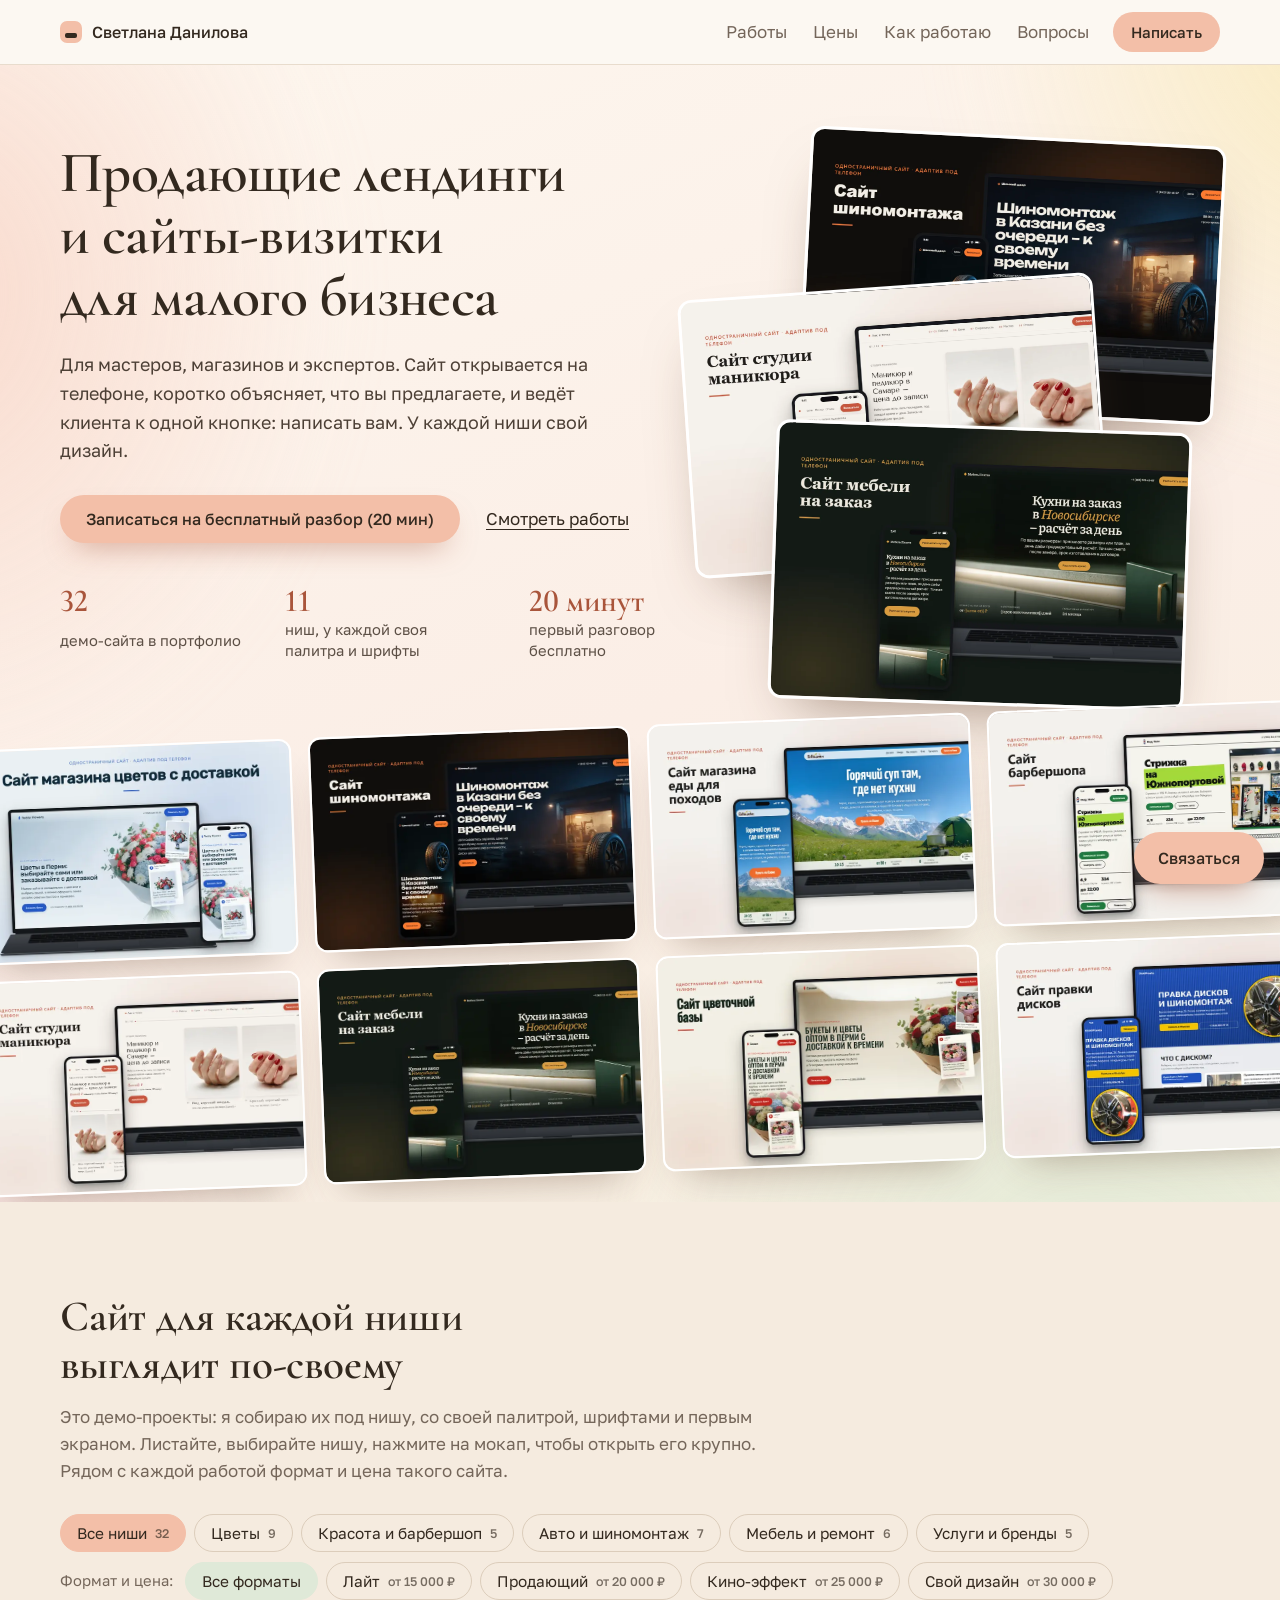
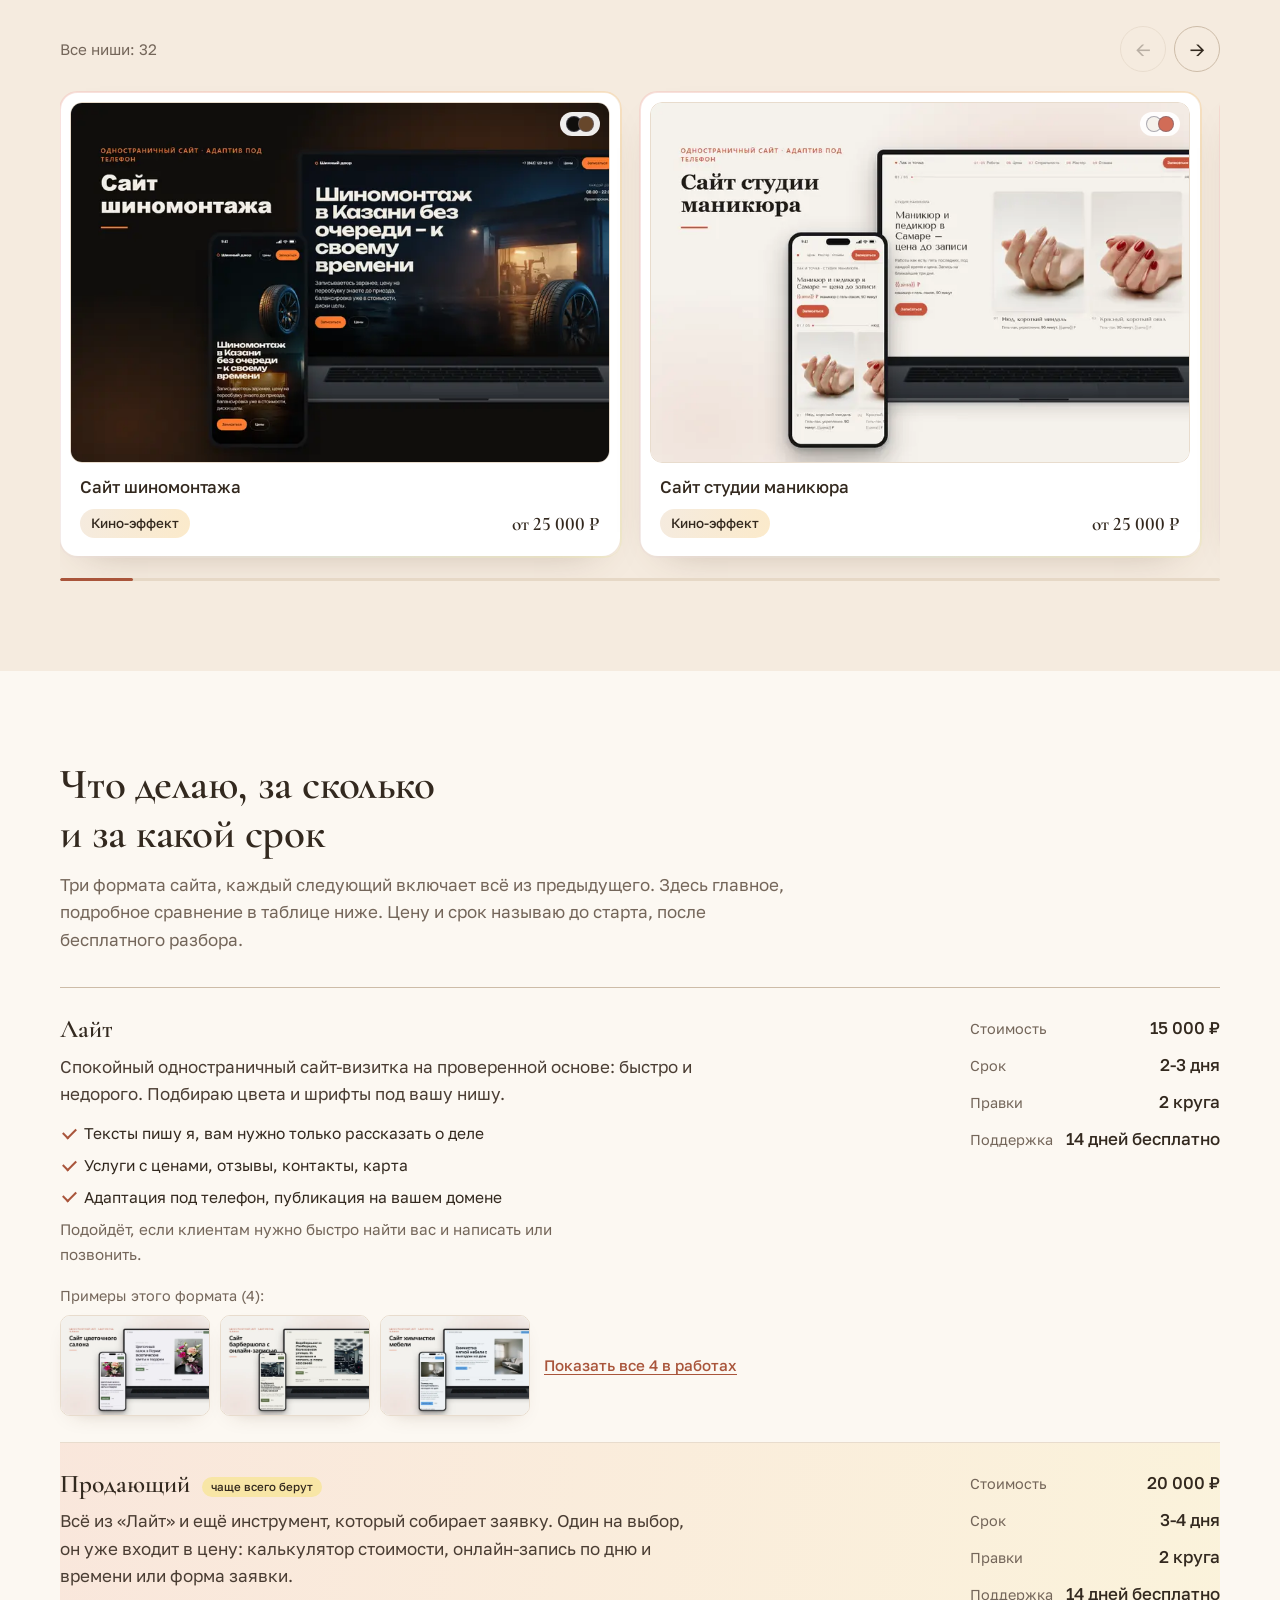
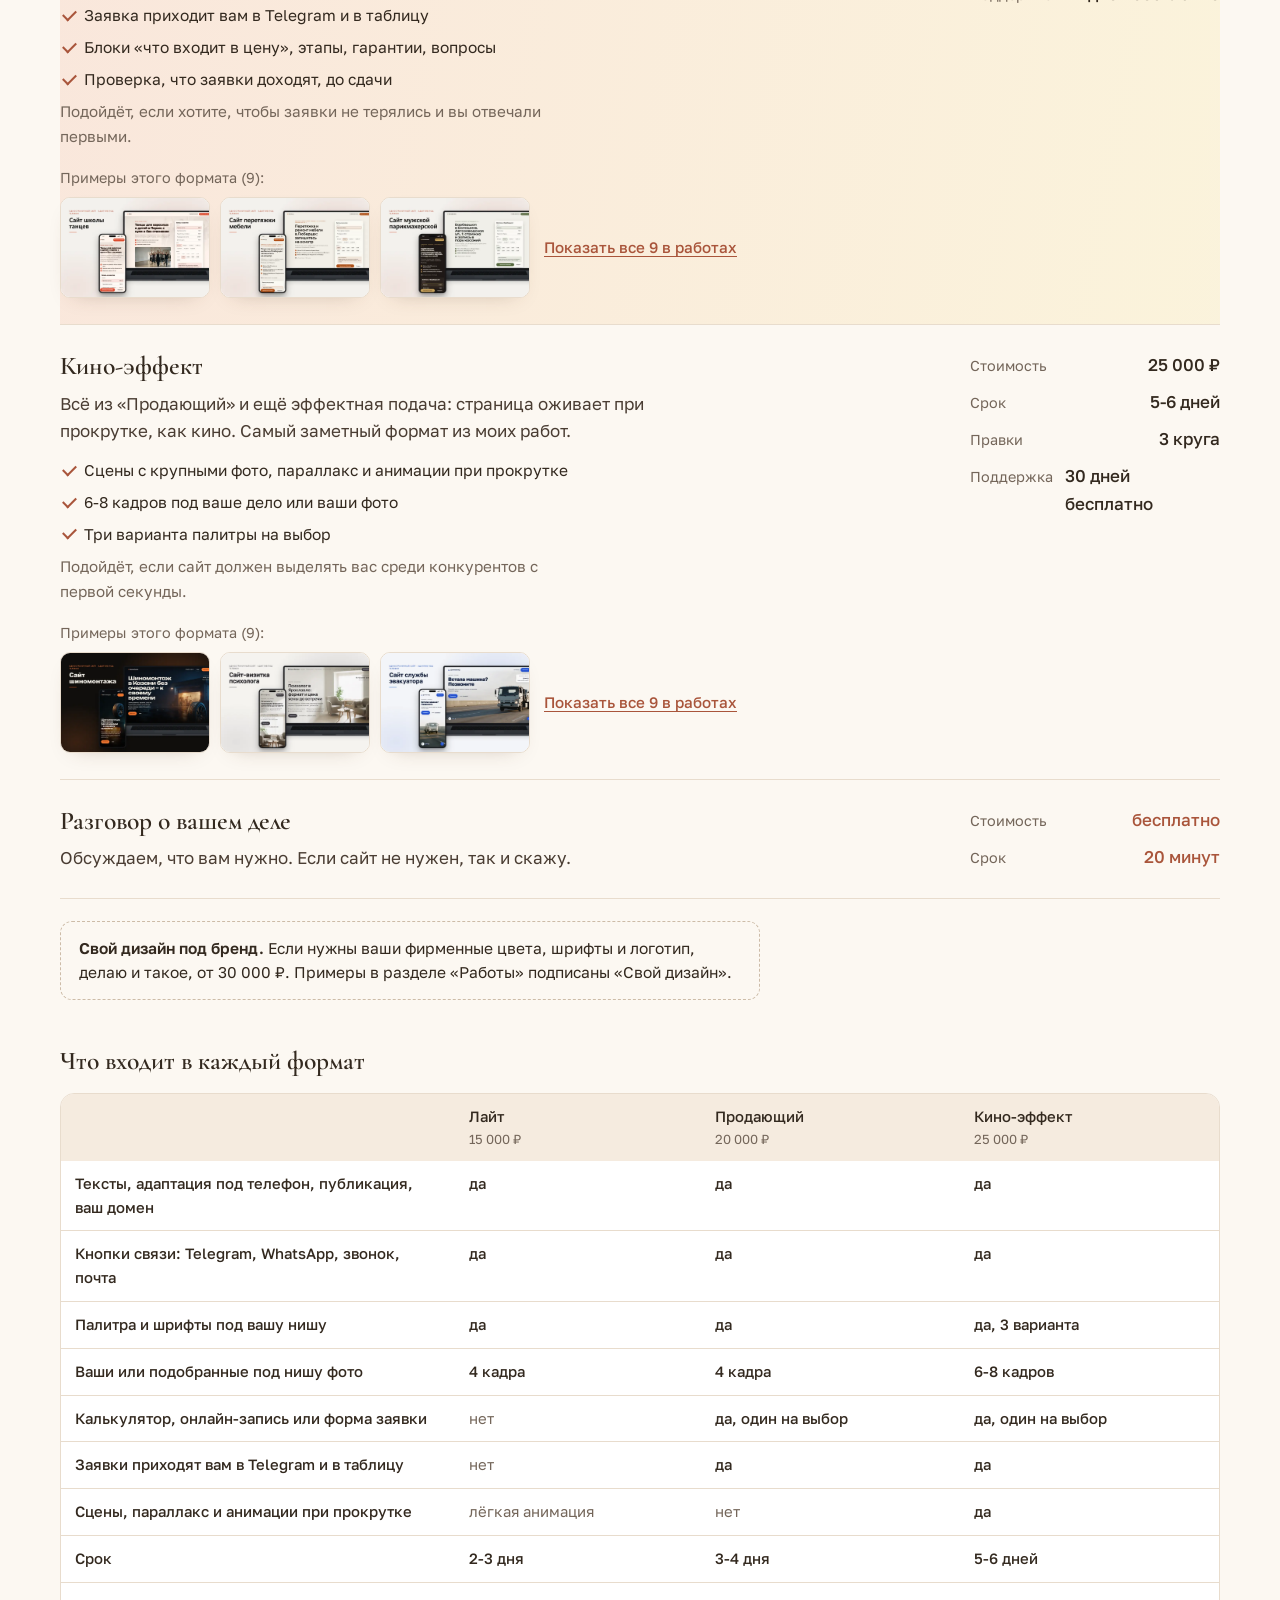
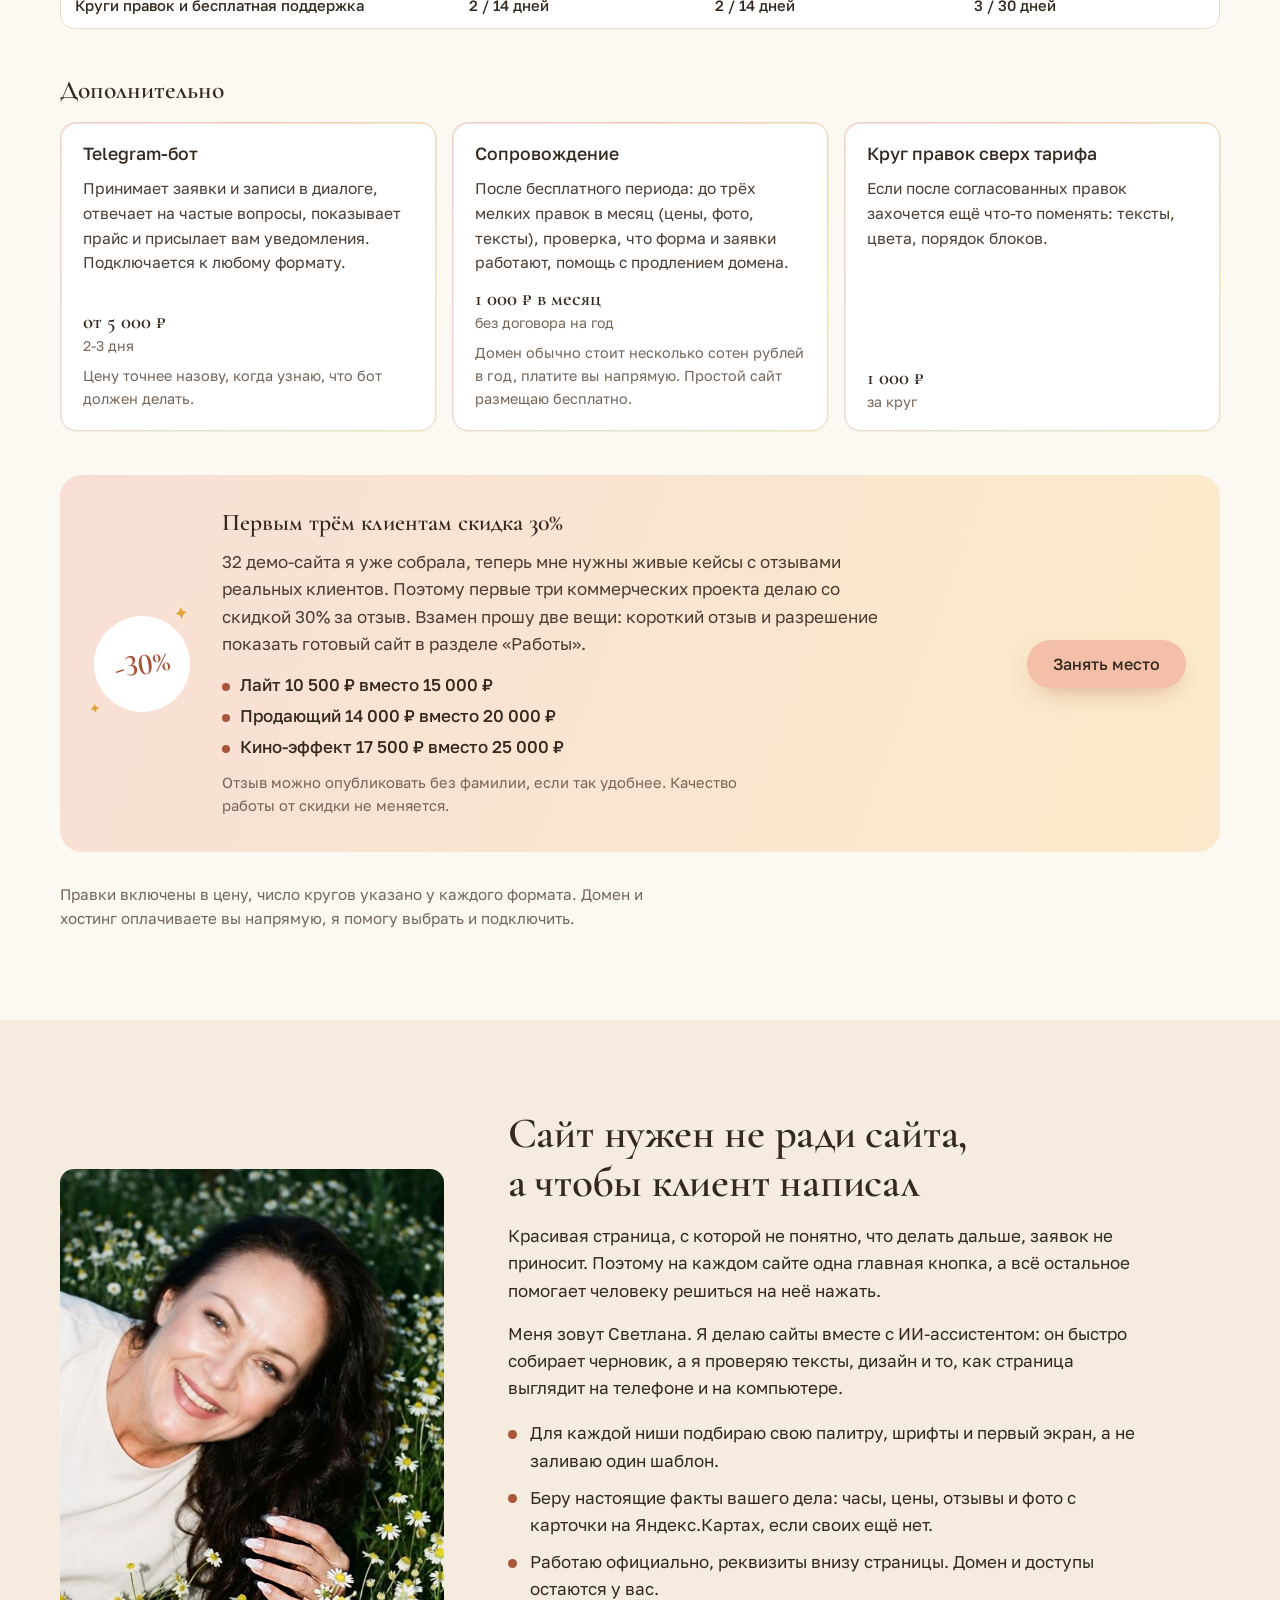
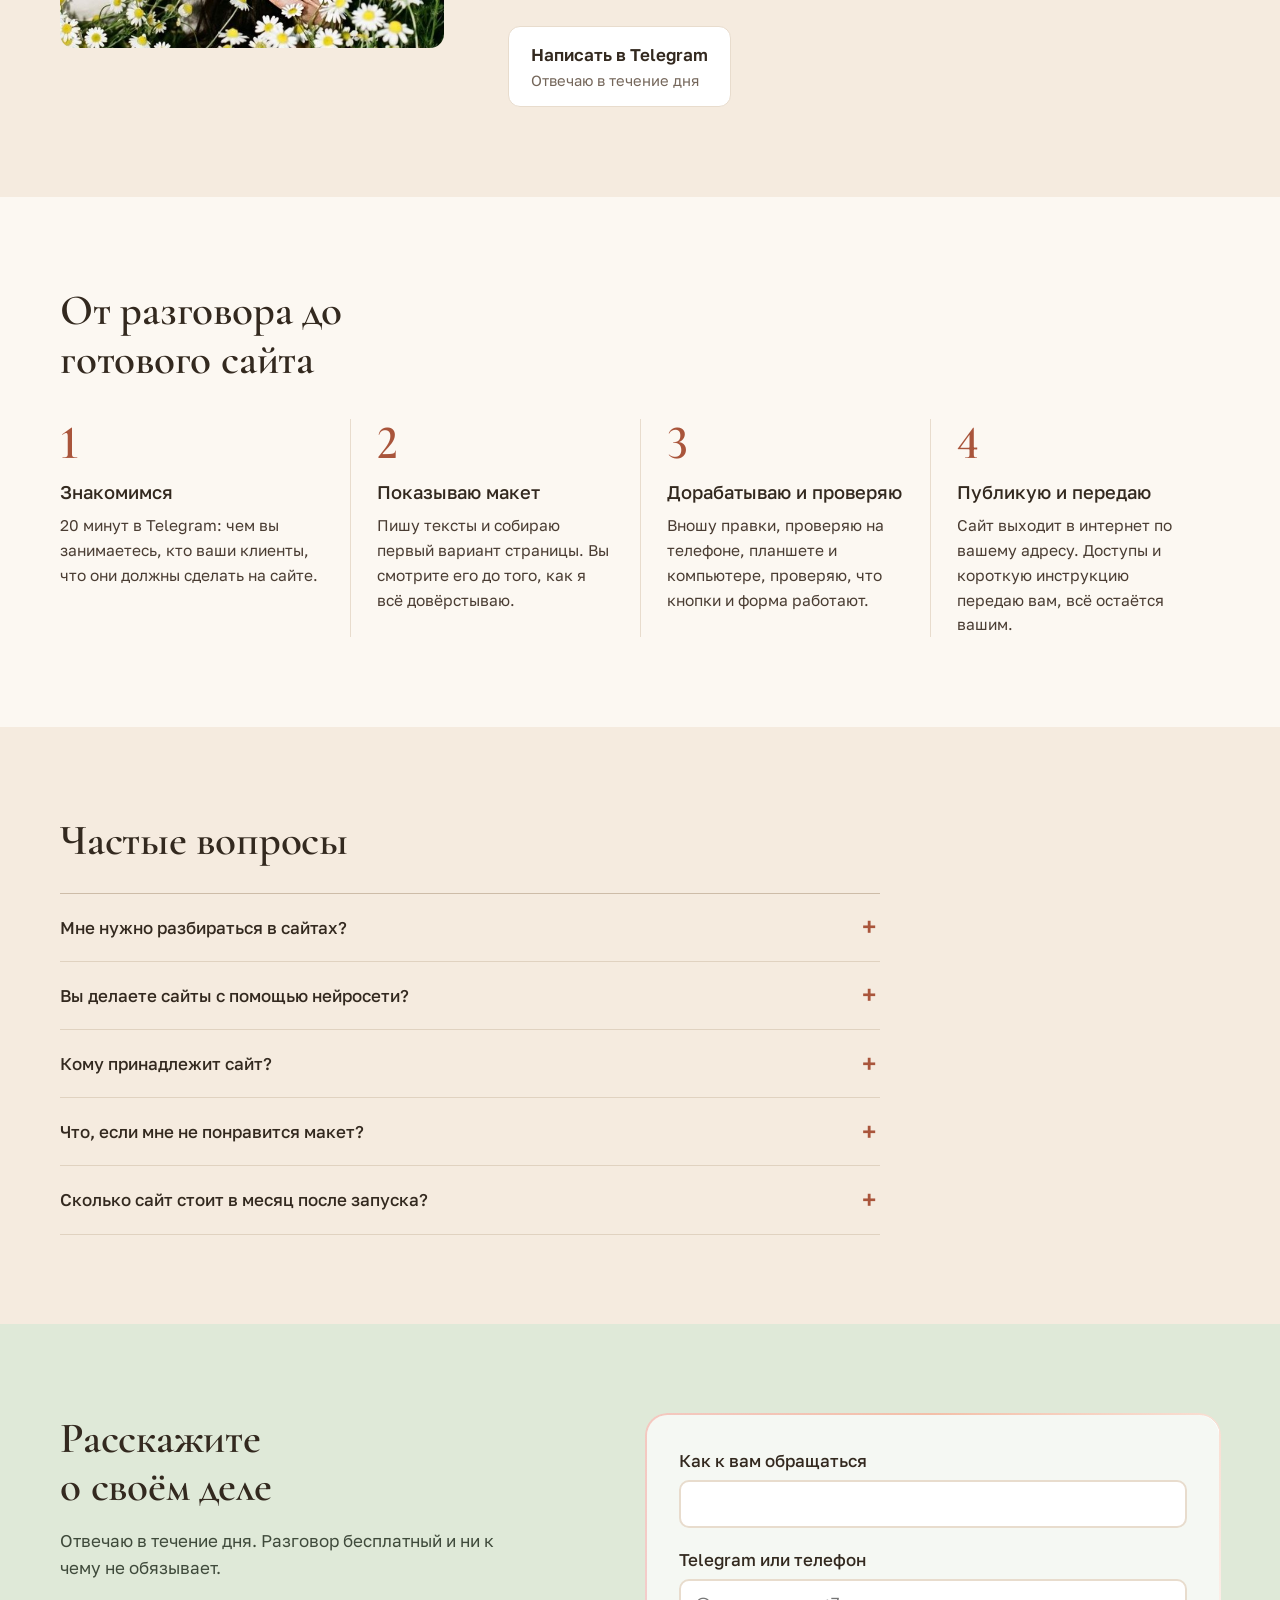
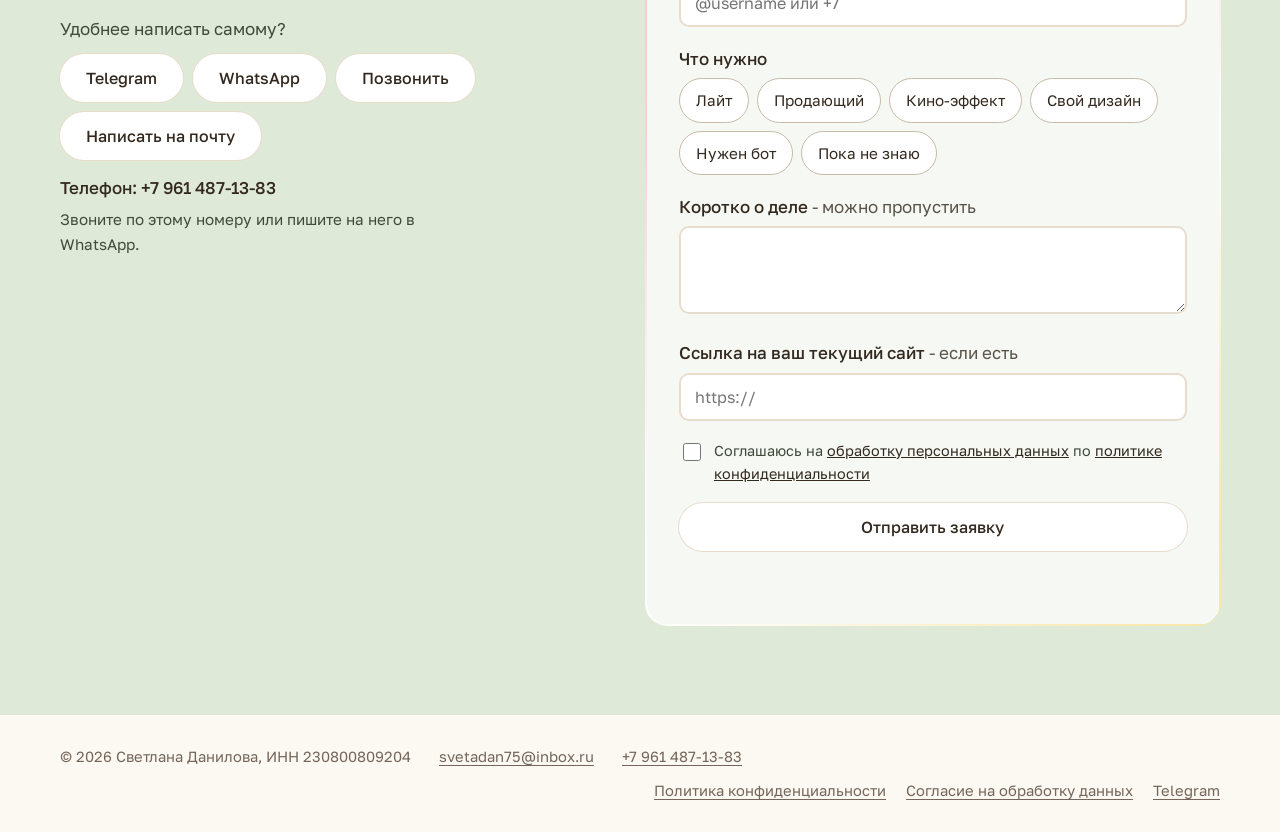
==== commit 9ea54298: "Главная: убрано 'под ключ от 15 000' из заголовка, справа карточки работ" ====
--- a/index.html
+++ b/index.html
@@ -3,7 +3,7 @@
 <head>
 <meta charset="utf-8">
 <meta name="viewport" content="width=device-width, initial-scale=1">
-<title>Лендинги и сайты-визитки под ключ от 15 000 ₽ | Светлана Данилова</title>
+<title>Лендинги и сайты-визитки для малого бизнеса | Светлана Данилова</title>
 <meta name="description" content="Продающие лендинги и сайты-визитки для малого бизнеса под ключ: от 15 000 ₽, срок от 2 дней. 32 демо-сайта в портфолио, бесплатный разбор 20 минут.">
 <link rel="canonical" href="https://svetadan.ru/">
 <meta name="theme-color" content="#FCF8F2">
@@ -39,11 +39,16 @@
 
 <section class="hero" id="top">
   <div class="wrap hero-text">
-    <h1>Продающие лендинги и сайты-визитки для малого бизнеса под ключ от 15 000 ₽</h1>
+    <h1>Продающие лендинги и сайты-визитки для малого бизнеса</h1>
     <p class="lead">Для мастеров, магазинов и экспертов. Сайт открывается на телефоне, коротко объясняет, что вы предлагаете, и ведёт клиента к одной кнопке: написать вам. У каждой ниши свой дизайн.</p>
     <div class="hero-cta">
       <a class="btn" href="https://t.me/Svetadan75?text=%D0%A5%D0%BE%D1%87%D1%83%20%D0%B1%D0%B5%D1%81%D0%BF%D0%BB%D0%B0%D1%82%D0%BD%D1%8B%D0%B9%20%D1%80%D0%B0%D0%B7%D0%B1%D0%BE%D1%80%20%D0%BC%D0%BE%D0%B5%D0%B3%D0%BE%20%D1%81%D0%B0%D0%B9%D1%82%D0%B0" target="_blank" rel="noopener">Записаться на бесплатный разбор (20 мин)</a>
       <a class="link" href="#works">Смотреть работы</a>
+    </div>
+    <div class="hero-art" aria-hidden="true">
+      <img class="ha ha-1" src="img/works/21.webp" alt="" width="760" height="507" loading="eager">
+      <img class="ha ha-2" src="img/works/15.webp" alt="" width="760" height="507" loading="eager">
+      <img class="ha ha-3" src="img/works/09.webp" alt="" width="760" height="507" loading="eager">
     </div>
     <ul class="facts" aria-label="В цифрах">
       <li><b data-count="works">32</b><span>демо-сайта в портфолио</span></li>
@@ -253,8 +258,8 @@
       <details><summary>Мне нужно разбираться в сайтах?</summary><p>Нет. От вас нужны рассказ о деле, фотографии и цены. Остальное делаю я и показываю, как всем пользоваться.</p></details>
       <details><summary>Вы делаете сайты с помощью нейросети?</summary><p>Да, работаю с ИИ-ассистентом: он ускоряет черновик. Тексты, дизайн и проверку на разных экранах я делаю и контролирую сама, а сайт не выходит, пока я его не проверю.</p></details>
       <details><summary>Кому принадлежит сайт?</summary><p>Вам. Файлы сайта, домен и хостинг оформляются на вас. Если захотите уйти к другому исполнителю, сайт останется у вас.</p></details>
-      <details><summary>Что, если мне не понравится макет?</summary><p>Вы видите макет до финальной доработки. Два круга правок входят в цену: поменяем тексты, цвета, порядок блоков.</p></details>
-      <details><summary>Сколько сайт стоит в месяц после запуска?</summary><p>Простой сайт можно разместить бесплатно. Платите только за домен, обычно несколько сотен рублей в год. Точную сумму назову на разговоре.</p></details>
+      <details><summary>Что, если мне не понравится макет?</summary><p>Вы увидите макет до финальной доработки. Два круга правок входят в цену: поменяем тексты, цвета, порядок блоков.</p></details>
+      <details><summary>Сколько сайт стоит в месяц после запуска?</summary><p>Простой сайт можно разместить бесплатно. Платите только за домен, обычно несколько сотен рублей в год. Точную сумму назову во время разговора.</p></details>
     </div>
   </div>
 </section>
--- a/styles.css
+++ b/styles.css
@@ -352,3 +352,17 @@
   .hero .btn,.fab-btn,.promo,.promo-badge,.price-row-main,.pill,.card::before,.addon::before,.lead-form::before,.promo-badge::before,.promo-badge::after{animation:none}
   .card,.addon{transition:none}
 }
+
+/* hero: картинки справа на широком экране */
+.hero-art{display:none}
+@media (min-width:980px){
+  .hero-text{position:relative}
+  .hero h1{max-width:19ch}
+  .hero-art{display:block;position:absolute;right:0;top:-6px;width:min(46%,540px);height:470px;pointer-events:none}
+  .ha{position:absolute;width:78%;height:auto;border-radius:14px;border:3px solid #fff;box-shadow:0 30px 60px -28px rgba(90,60,40,.55);animation:ha-float 9s ease-in-out infinite}
+  .ha-1{right:0;top:0;transform:rotate(3deg)}
+  .ha-2{left:0;top:150px;transform:rotate(-4deg);animation-delay:-3s}
+  .ha-3{right:6%;top:290px;transform:rotate(2deg);animation-delay:-6s}
+}
+@keyframes ha-float{0%,100%{translate:0 0}50%{translate:0 -10px}}
+@media (prefers-reduced-motion:reduce){.ha{animation:none}}
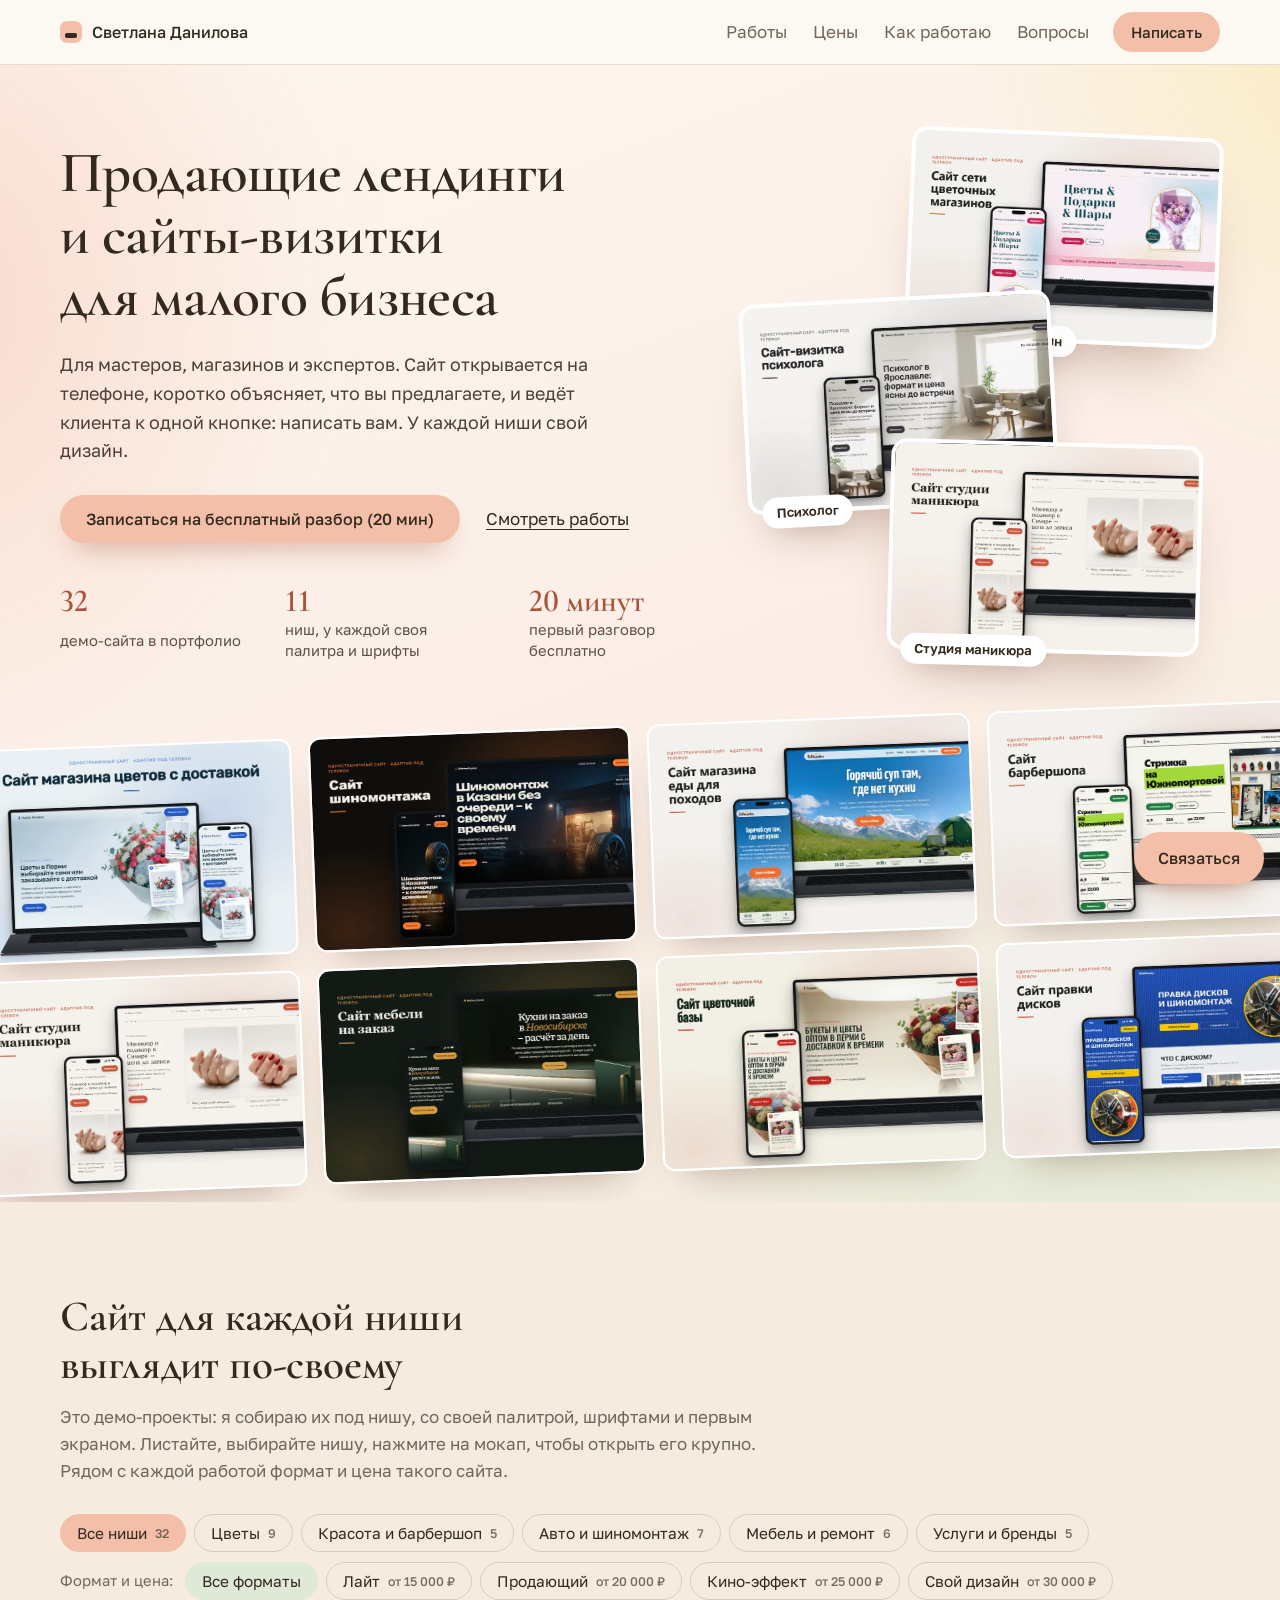
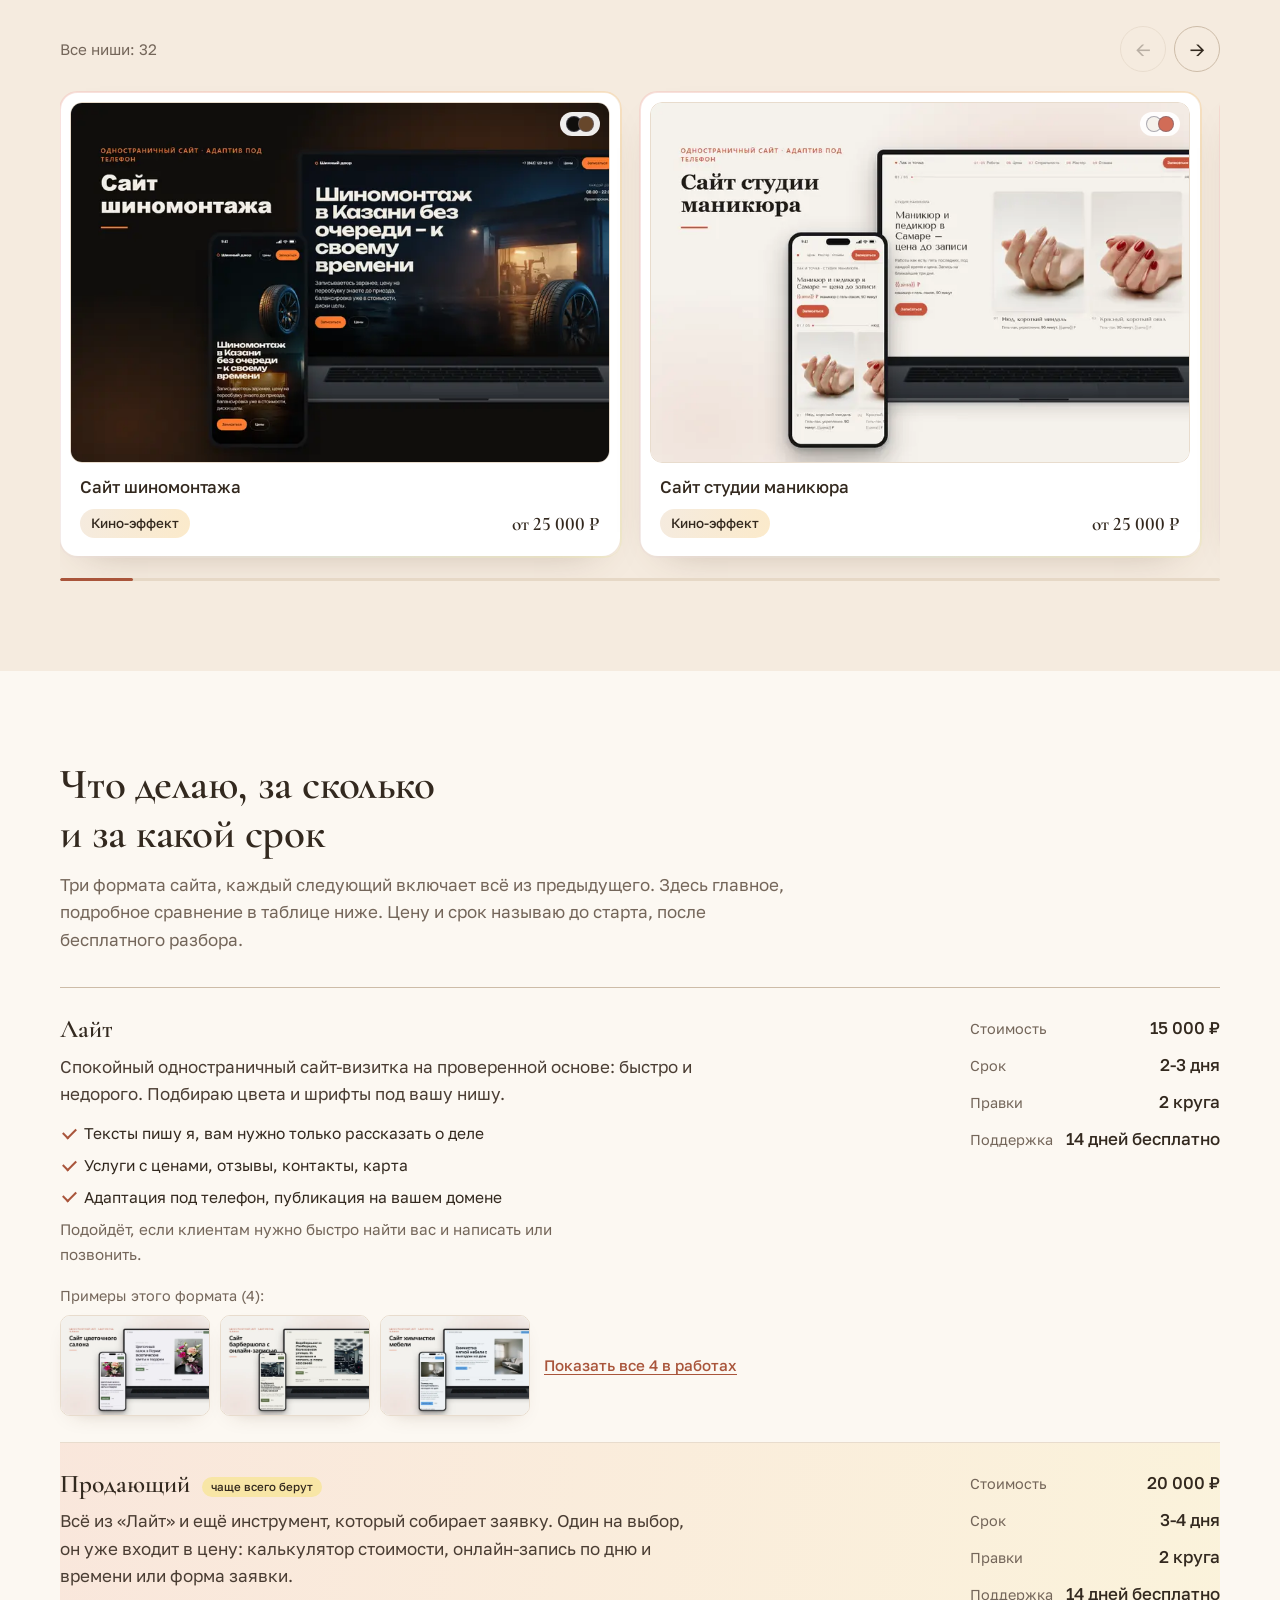
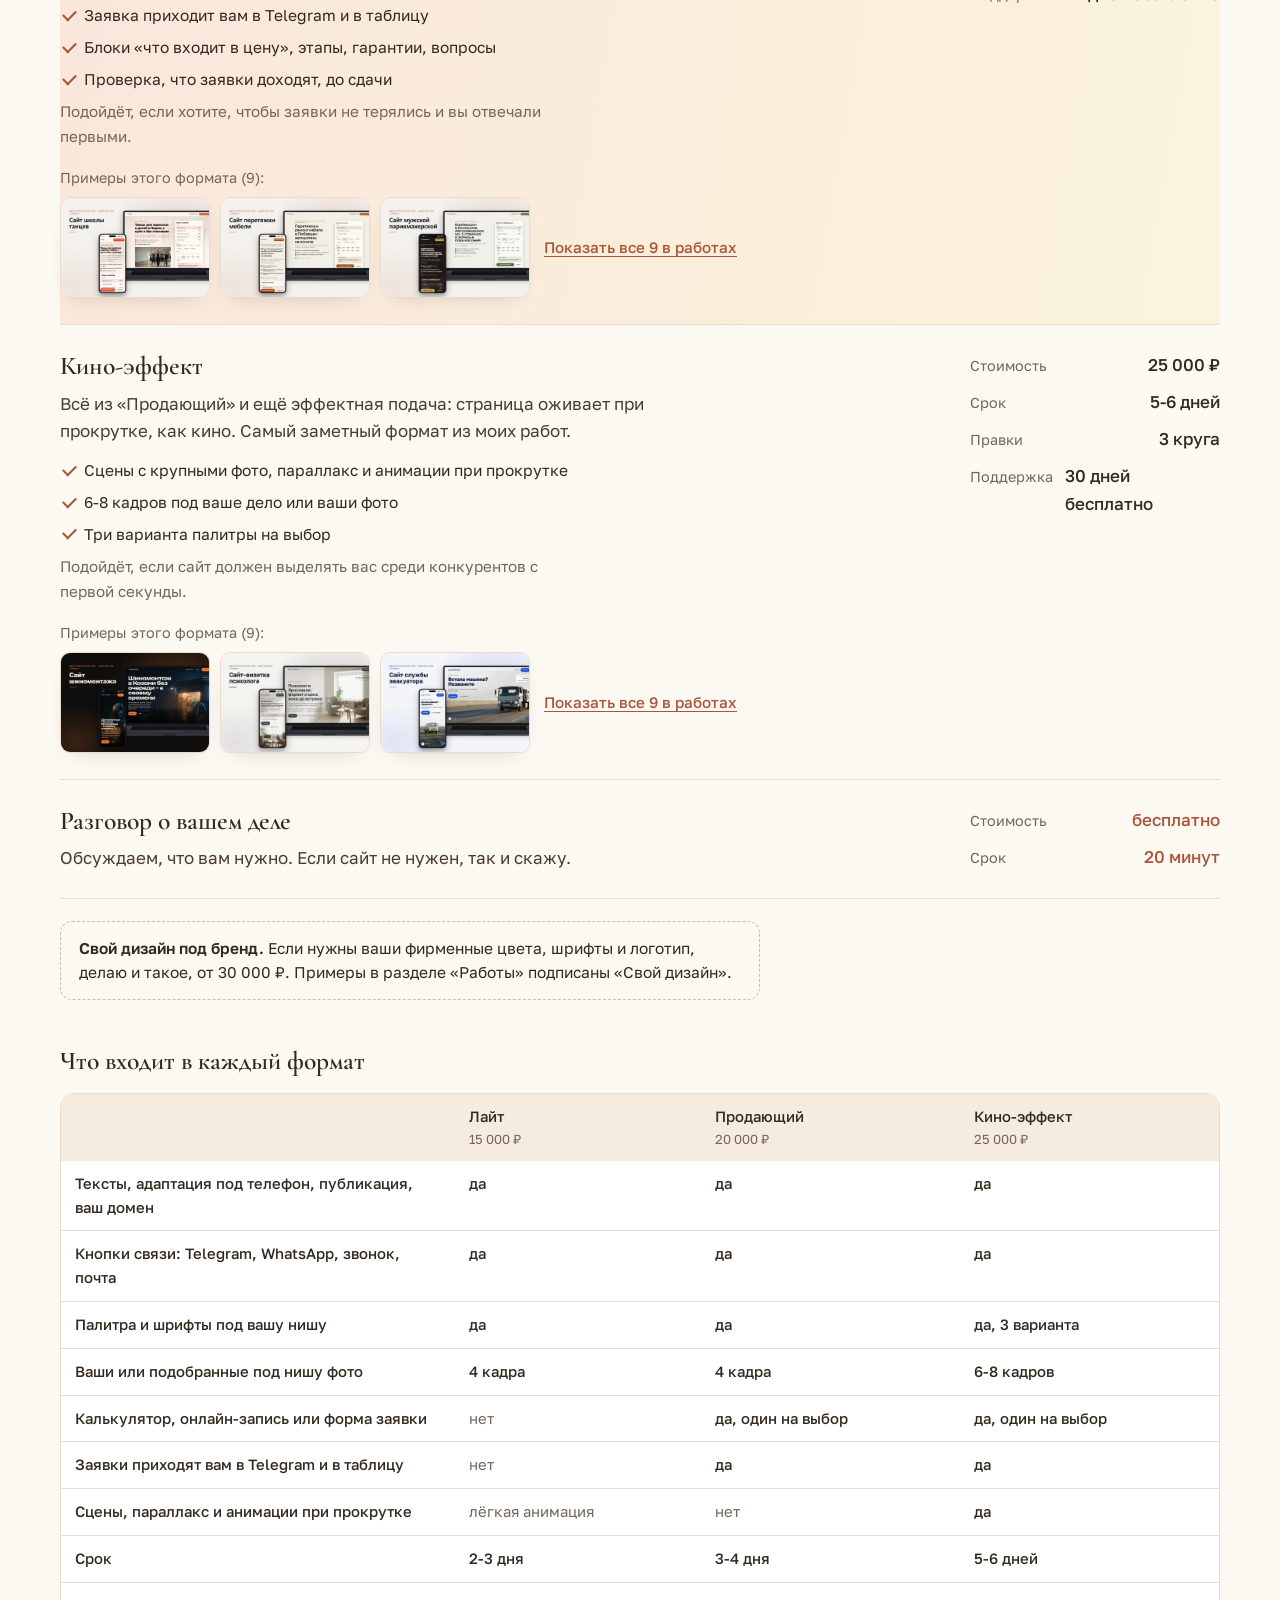
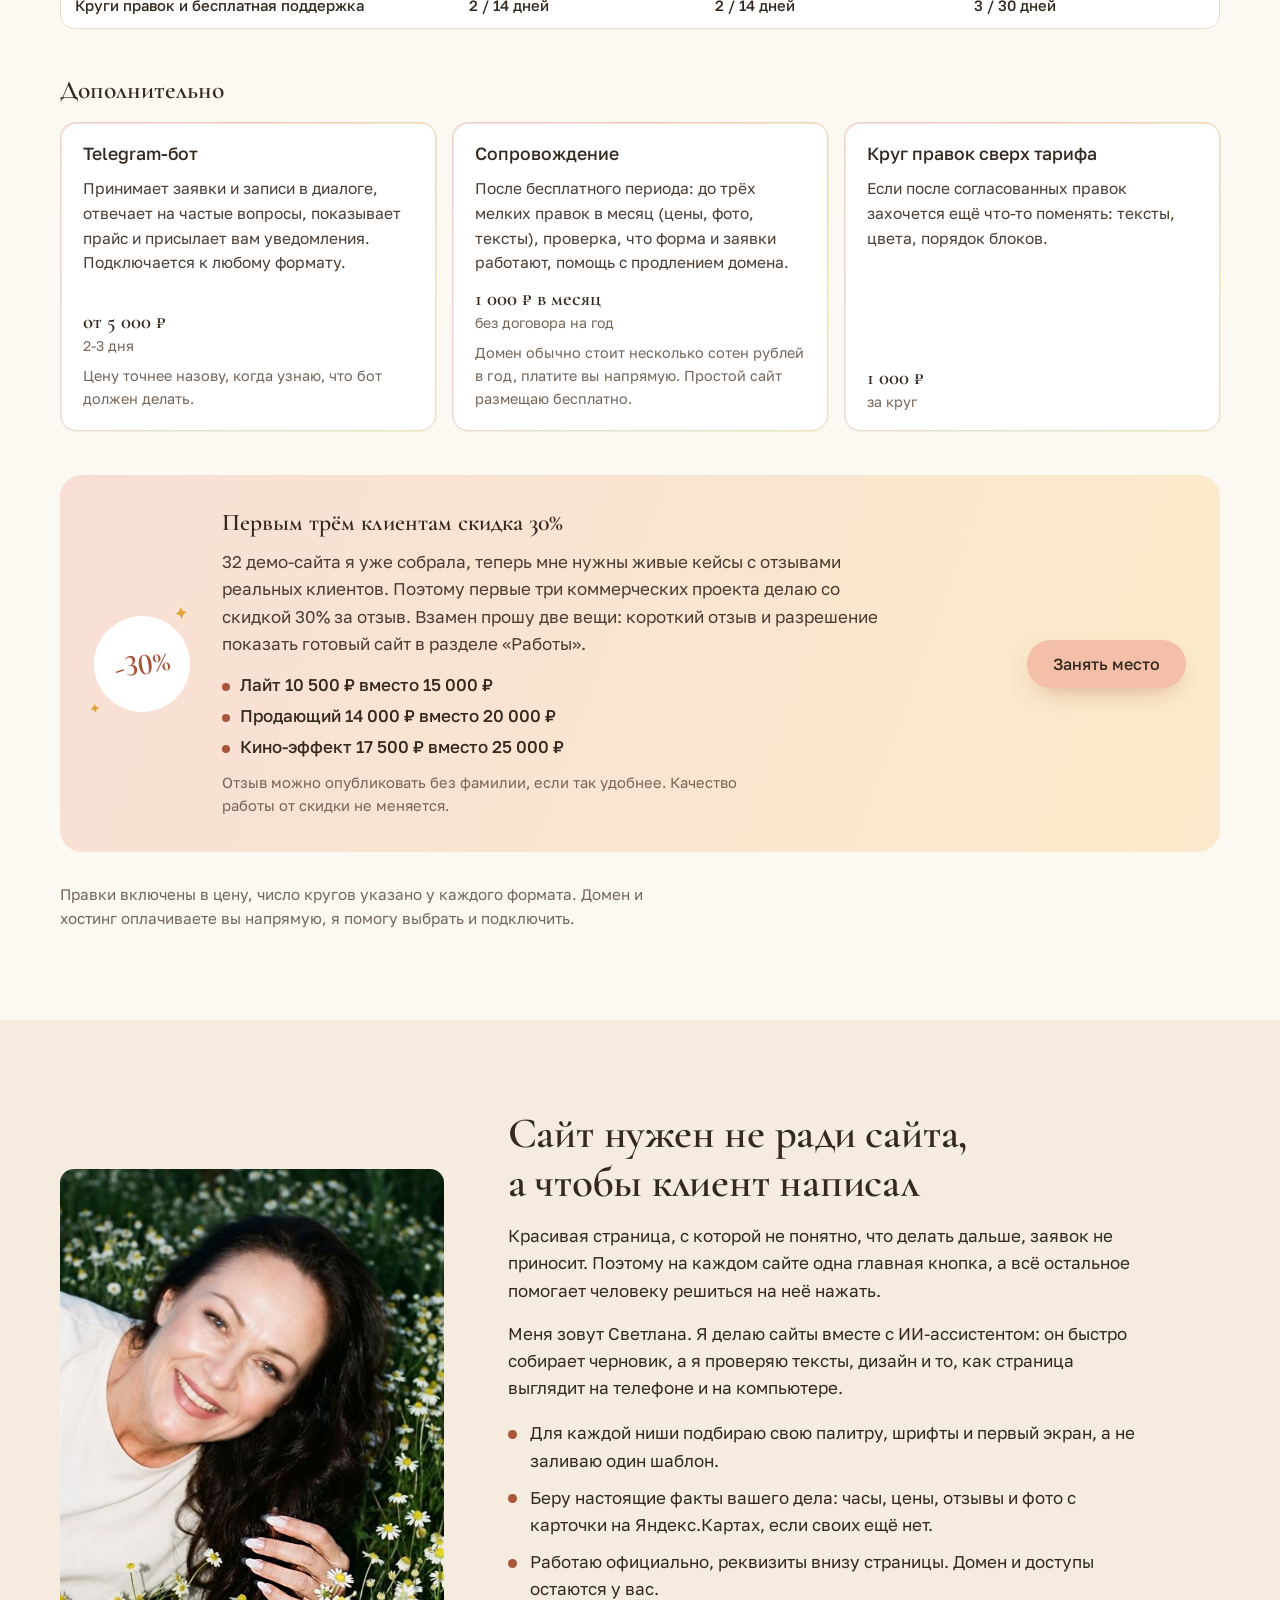
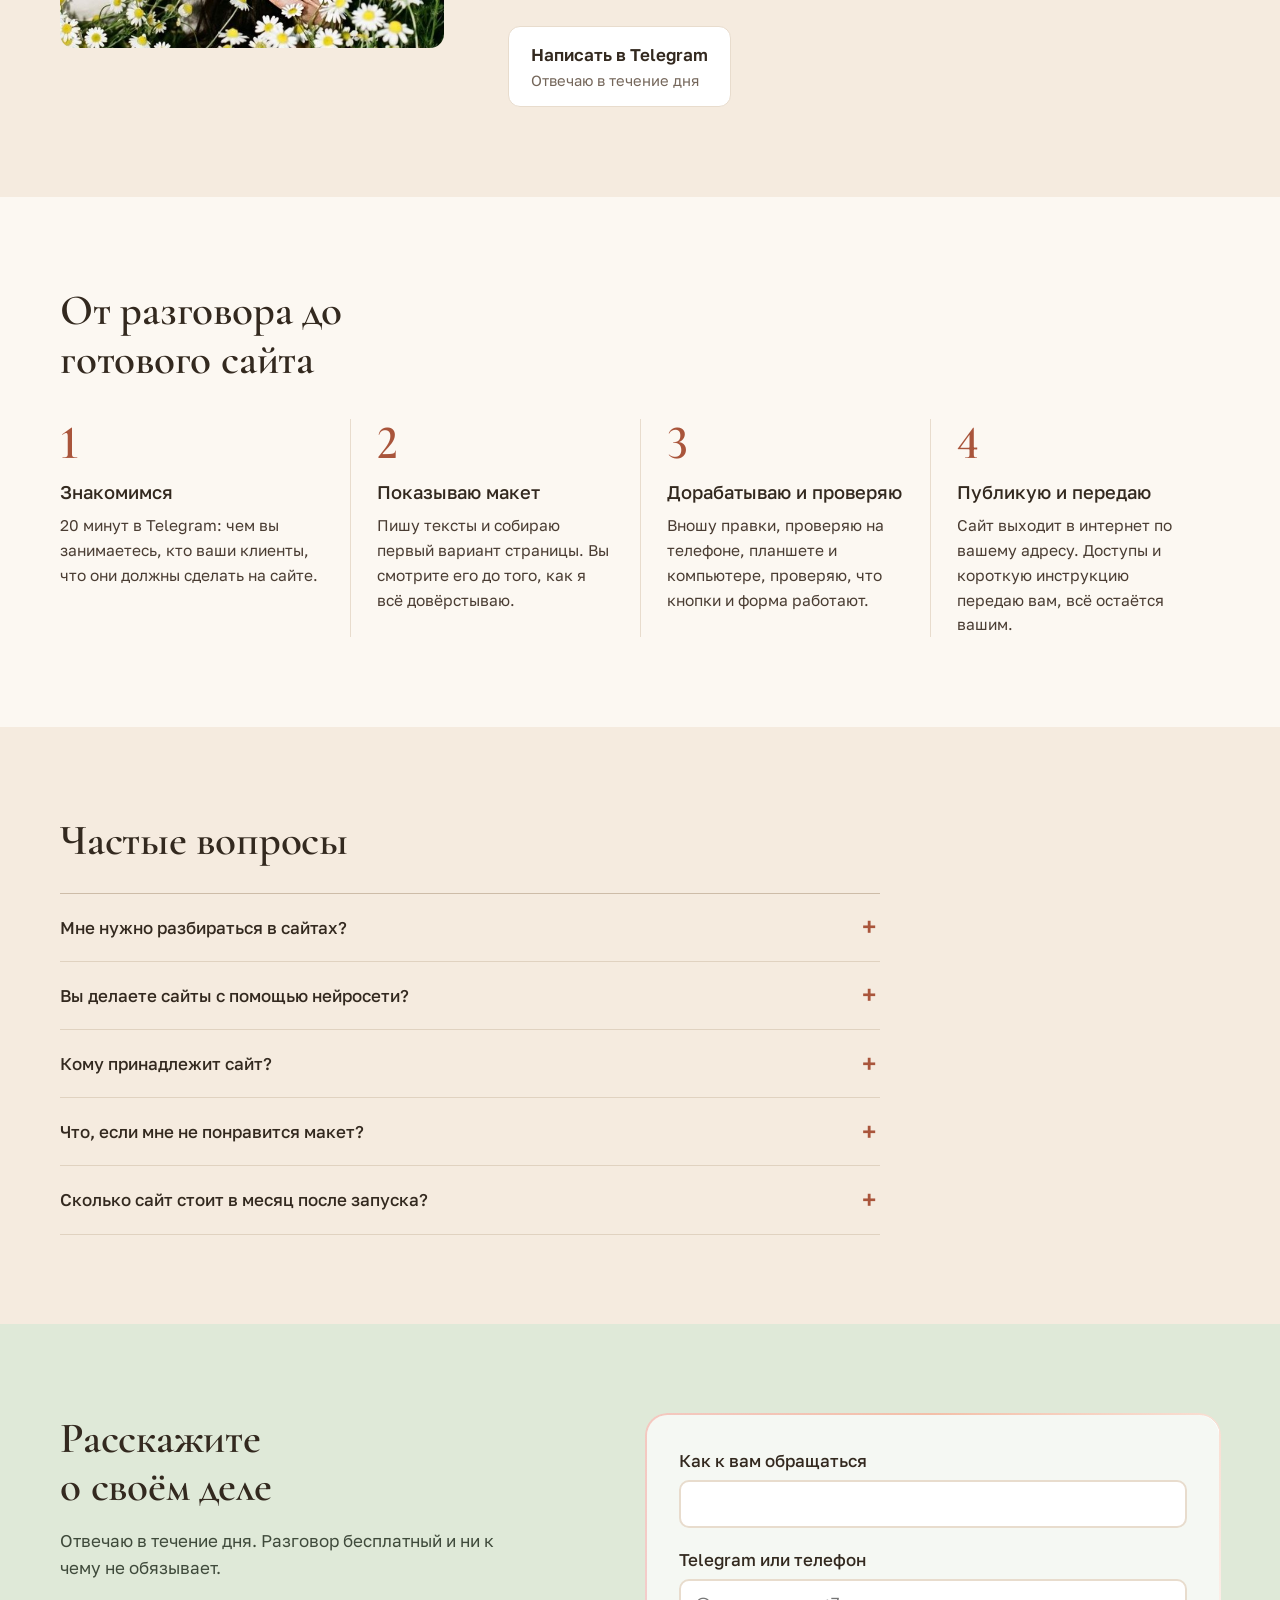
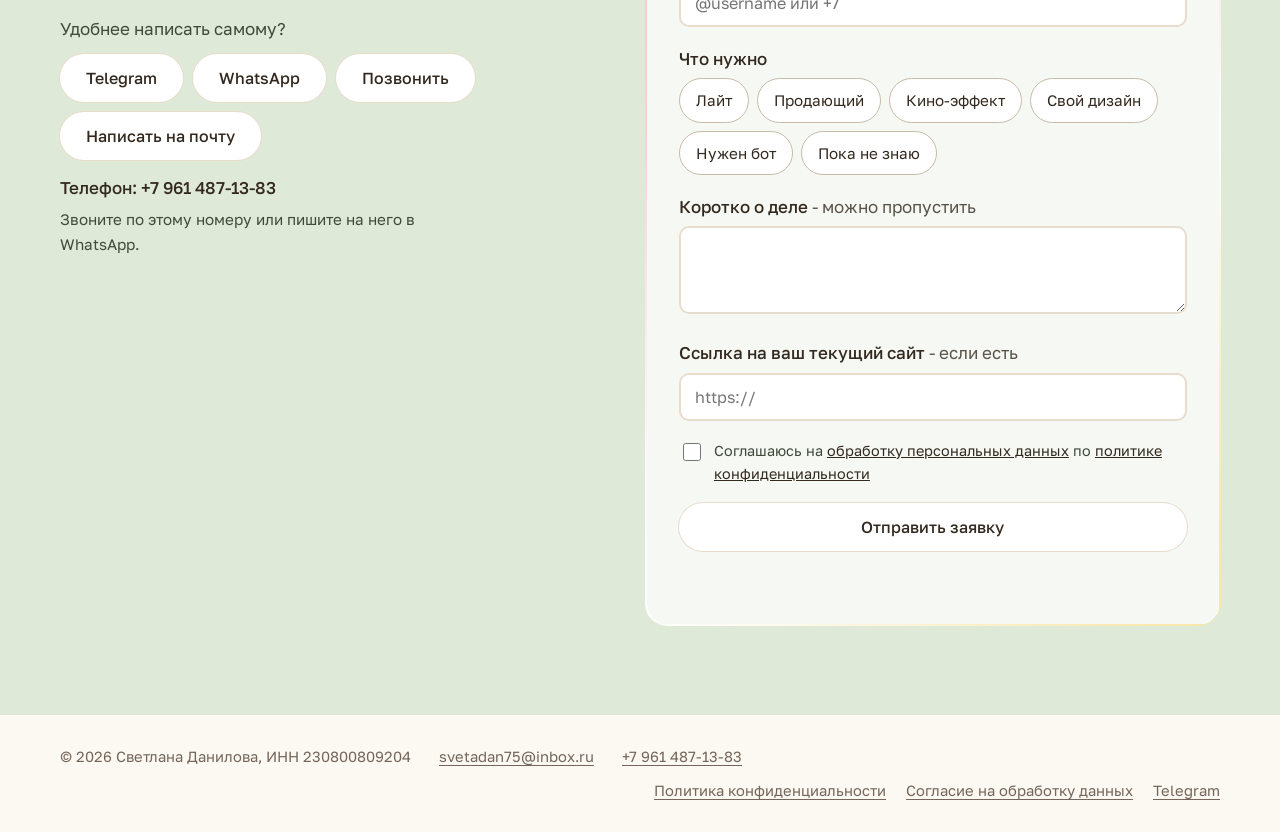
==== commit 87040e05: "Главная: светлые карточки с подписями справа, версия стилей против кэша" ====
--- a/index.html
+++ b/index.html
@@ -17,7 +17,7 @@
 <link rel="preconnect" href="https://fonts.googleapis.com">
 <link rel="preconnect" href="https://fonts.gstatic.com" crossorigin>
 <link rel="stylesheet" href="https://fonts.googleapis.com/css2?family=Cormorant+Garamond:wght@500;600&family=Golos+Text:wght@400;500&display=swap">
-<link rel="stylesheet" href="styles.css">
+<link rel="stylesheet" href="styles.css?v=3">
 </head>
 <body>
 <a class="skip" href="#main">Перейти к содержанию</a>
@@ -46,9 +46,9 @@
       <a class="link" href="#works">Смотреть работы</a>
     </div>
     <div class="hero-art" aria-hidden="true">
-      <img class="ha ha-1" src="img/works/21.webp" alt="" width="760" height="507" loading="eager">
-      <img class="ha ha-2" src="img/works/15.webp" alt="" width="760" height="507" loading="eager">
-      <img class="ha ha-3" src="img/works/09.webp" alt="" width="760" height="507" loading="eager">
+      <figure class="ha ha-1"><img src="img/works/08-s.webp" alt="" width="760" height="507"><figcaption>Цветочный магазин</figcaption></figure>
+      <figure class="ha ha-2"><img src="img/works/28-s.webp" alt="" width="760" height="507"><figcaption>Психолог</figcaption></figure>
+      <figure class="ha ha-3"><img src="img/works/15-s.webp" alt="" width="760" height="507"><figcaption>Студия маникюра</figcaption></figure>
     </div>
     <ul class="facts" aria-label="В цифрах">
       <li><b data-count="works">32</b><span>демо-сайта в портфолио</span></li>
@@ -350,7 +350,7 @@
   <p class="lb-cap" id="lb-cap"></p>
 </dialog>
 
-<script src="works-data.js"></script>
-<script src="main.js" defer></script>
+<script src="works-data.js?v=3"></script>
+<script src="main.js?v=3" defer></script>
 </body>
 </html>
--- a/styles.css
+++ b/styles.css
@@ -353,16 +353,18 @@
   .card,.addon{transition:none}
 }
 
-/* hero: картинки справа на широком экране */
+/* hero: светлые карточки работ справа на широком экране */
 .hero-art{display:none}
 @media (min-width:980px){
   .hero-text{position:relative}
   .hero h1{max-width:19ch}
-  .hero-art{display:block;position:absolute;right:0;top:-6px;width:min(46%,540px);height:470px;pointer-events:none}
-  .ha{position:absolute;width:78%;height:auto;border-radius:14px;border:3px solid #fff;box-shadow:0 30px 60px -28px rgba(90,60,40,.55);animation:ha-float 9s ease-in-out infinite}
-  .ha-1{right:0;top:0;transform:rotate(3deg)}
-  .ha-2{left:0;top:150px;transform:rotate(-4deg);animation-delay:-3s}
-  .ha-3{right:6%;top:290px;transform:rotate(2deg);animation-delay:-6s}
-}
-@keyframes ha-float{0%,100%{translate:0 0}50%{translate:0 -10px}}
+  .hero-art{display:block;position:absolute;right:0;top:-10px;width:min(42%,500px);height:470px;pointer-events:none}
+  .ha{position:absolute;margin:0;width:64%;animation:ha-float 9s ease-in-out infinite}
+  .ha img{display:block;width:100%;height:auto;border-radius:16px;border:4px solid #fff;box-shadow:0 34px 60px -30px rgba(120,70,50,.45)}
+  .ha figcaption{position:absolute;left:14px;bottom:-14px;background:#fff;color:var(--ink);font-weight:600;font-size:.82rem;line-height:1;padding:9px 14px;border-radius:999px;box-shadow:0 10px 24px -12px rgba(120,70,50,.5)}
+  .ha-1{right:0;top:0;transform:rotate(2.5deg)}
+  .ha-2{left:2%;top:165px;transform:rotate(-3deg);animation-delay:-3s}
+  .ha-3{right:4%;top:310px;transform:rotate(1.5deg);animation-delay:-6s}
+}
+@keyframes ha-float{0%,100%{translate:0 0}50%{translate:0 -8px}}
 @media (prefers-reduced-motion:reduce){.ha{animation:none}}
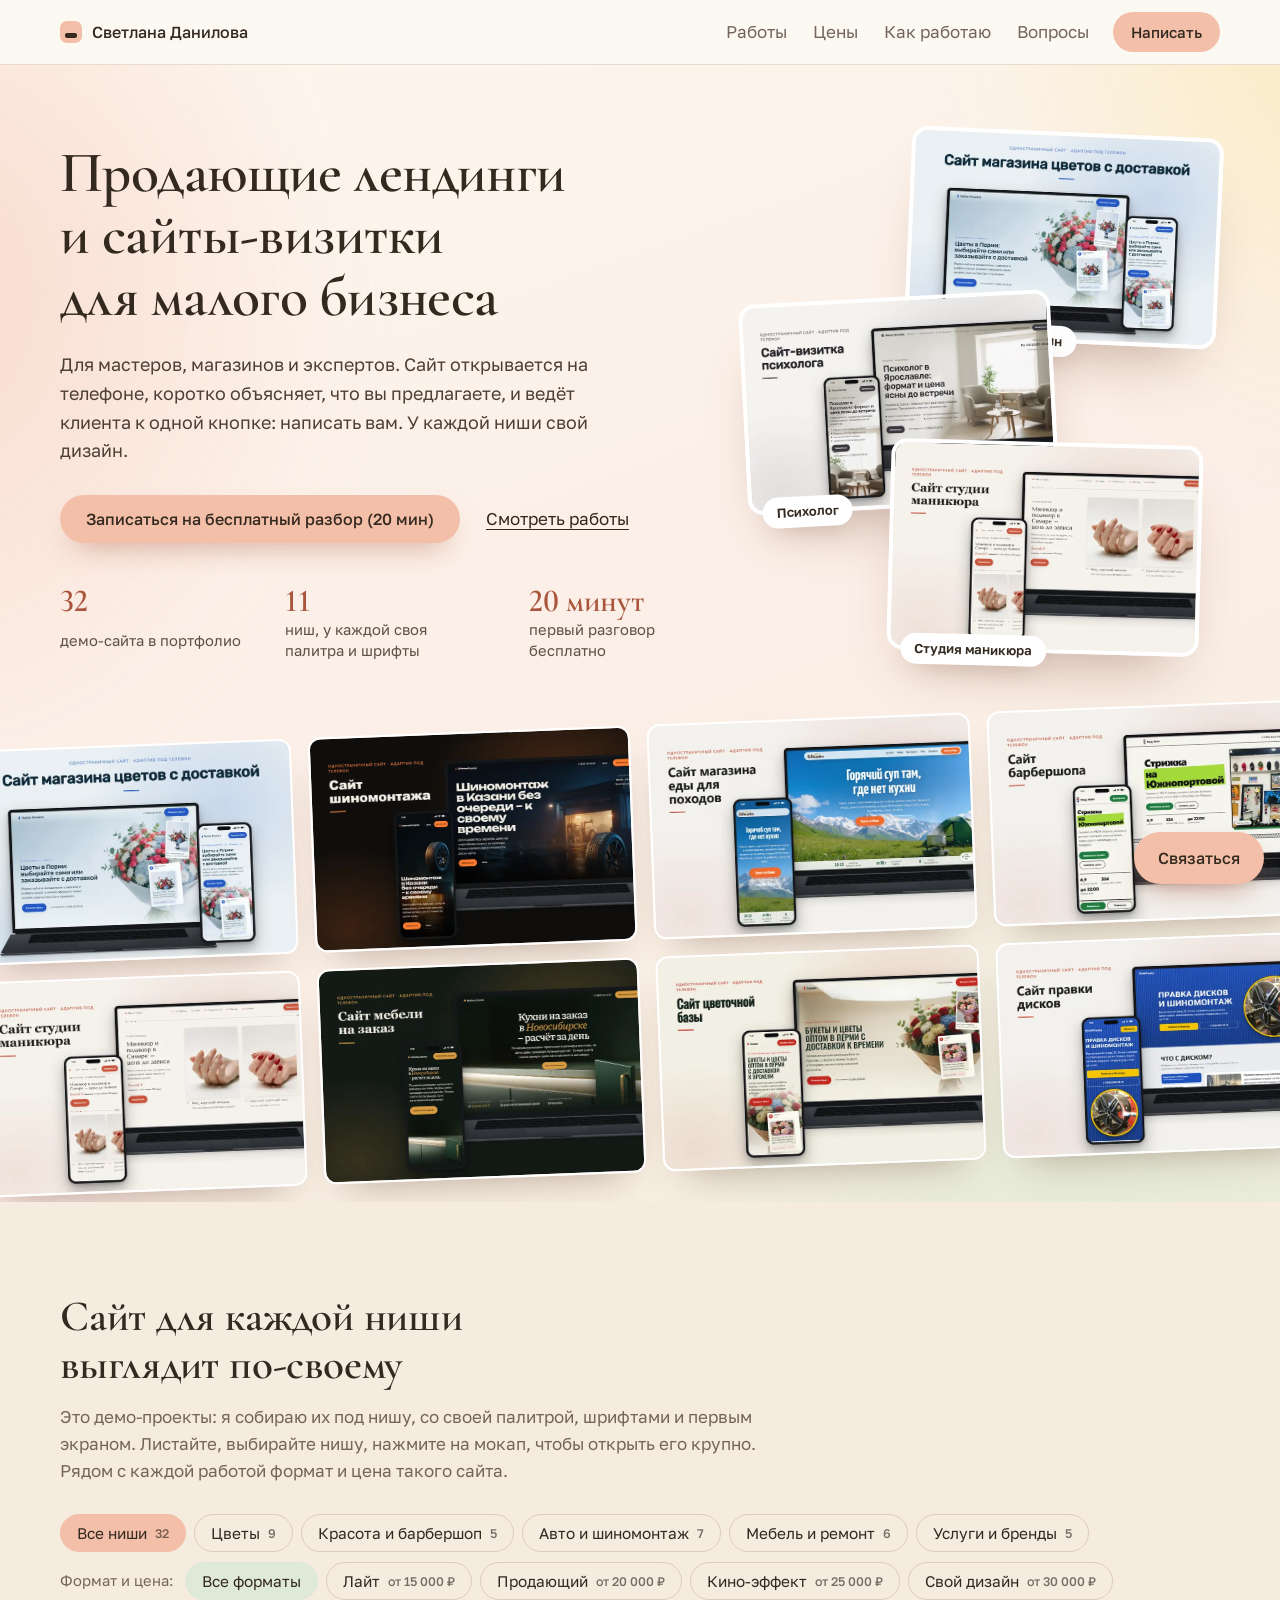
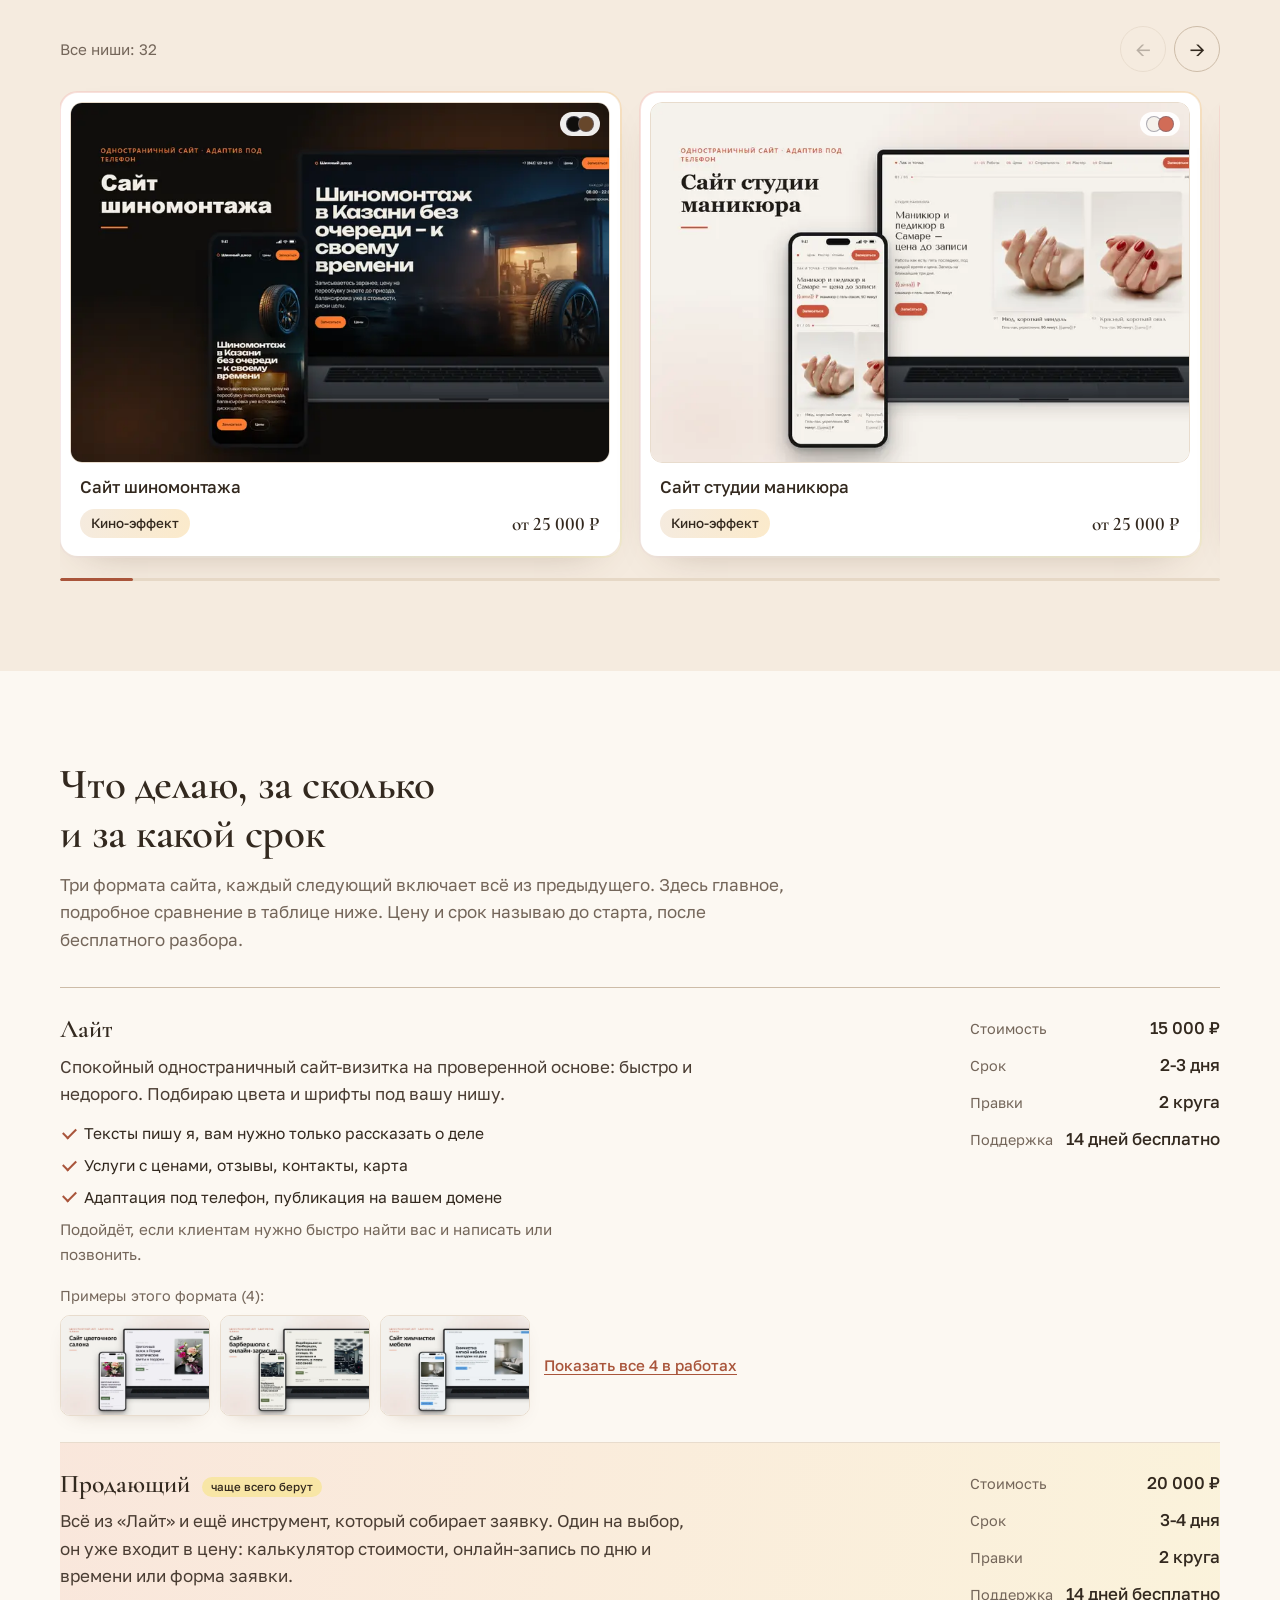
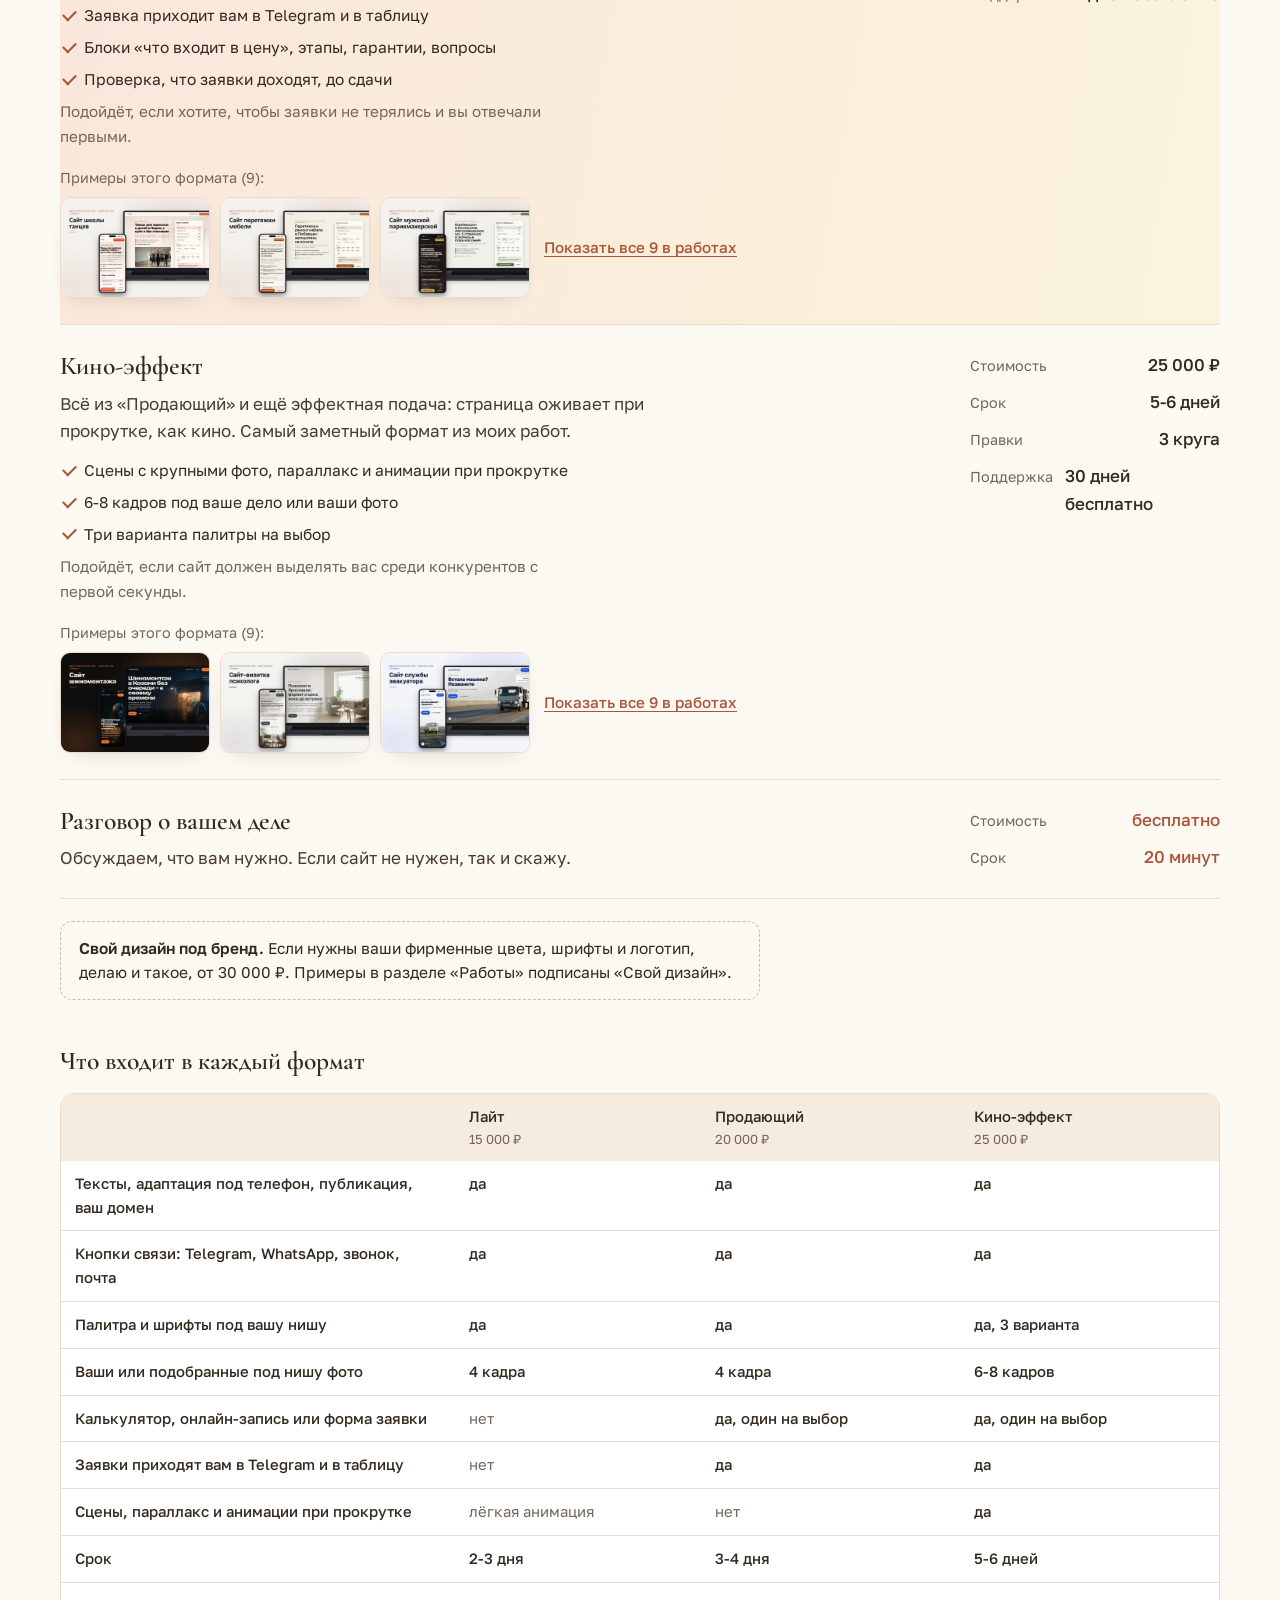
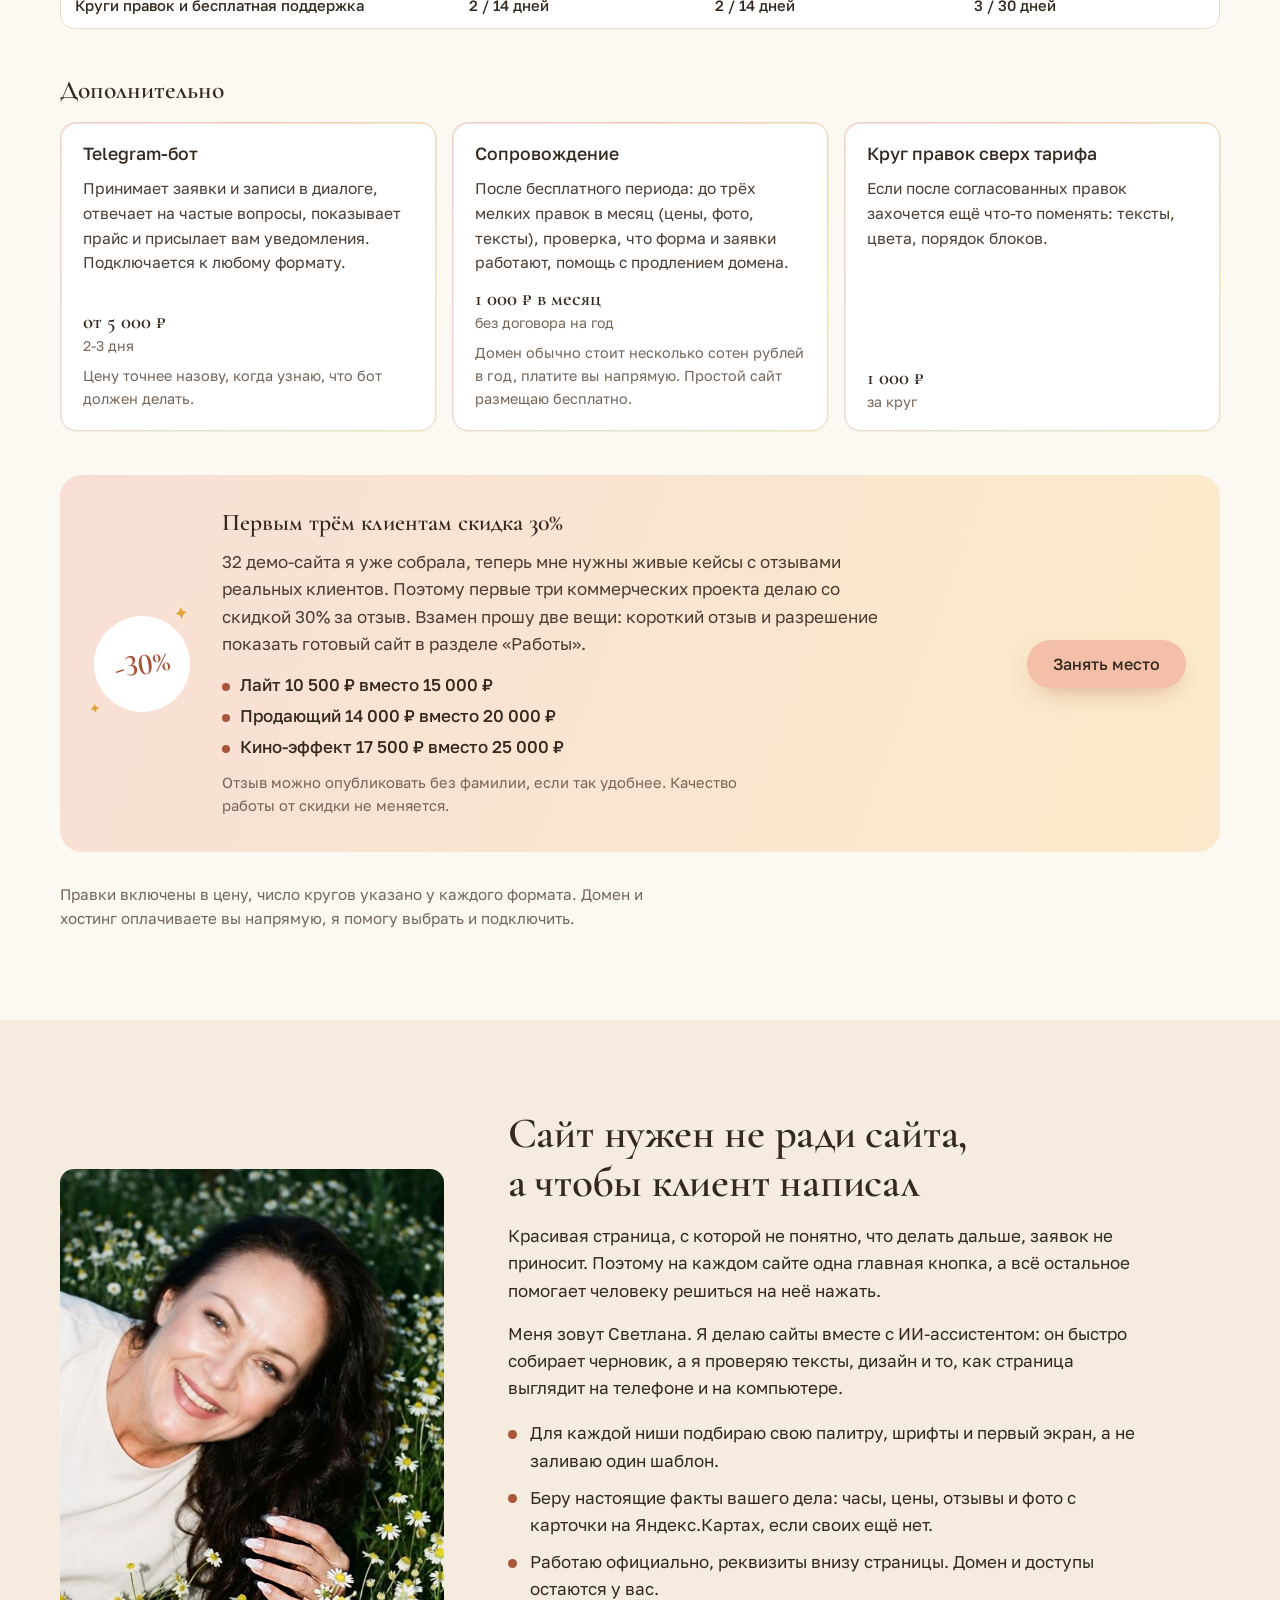
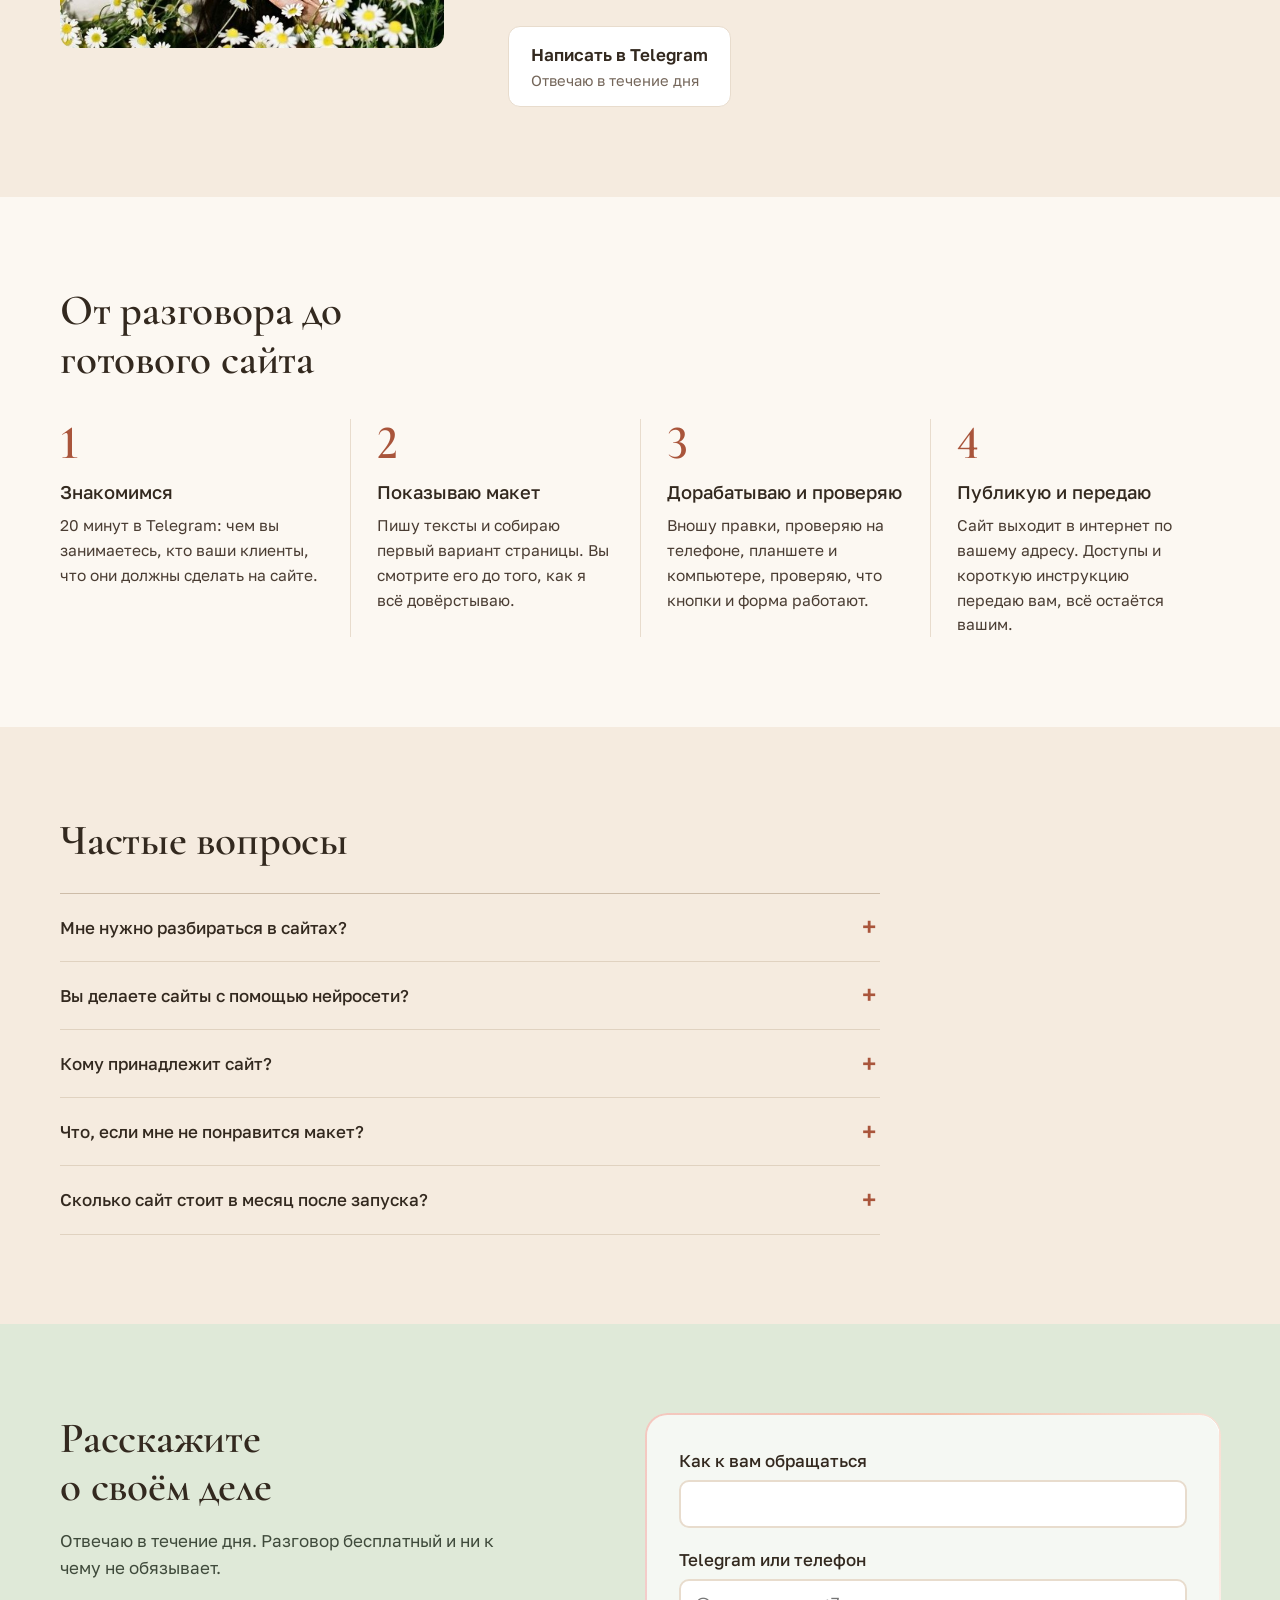
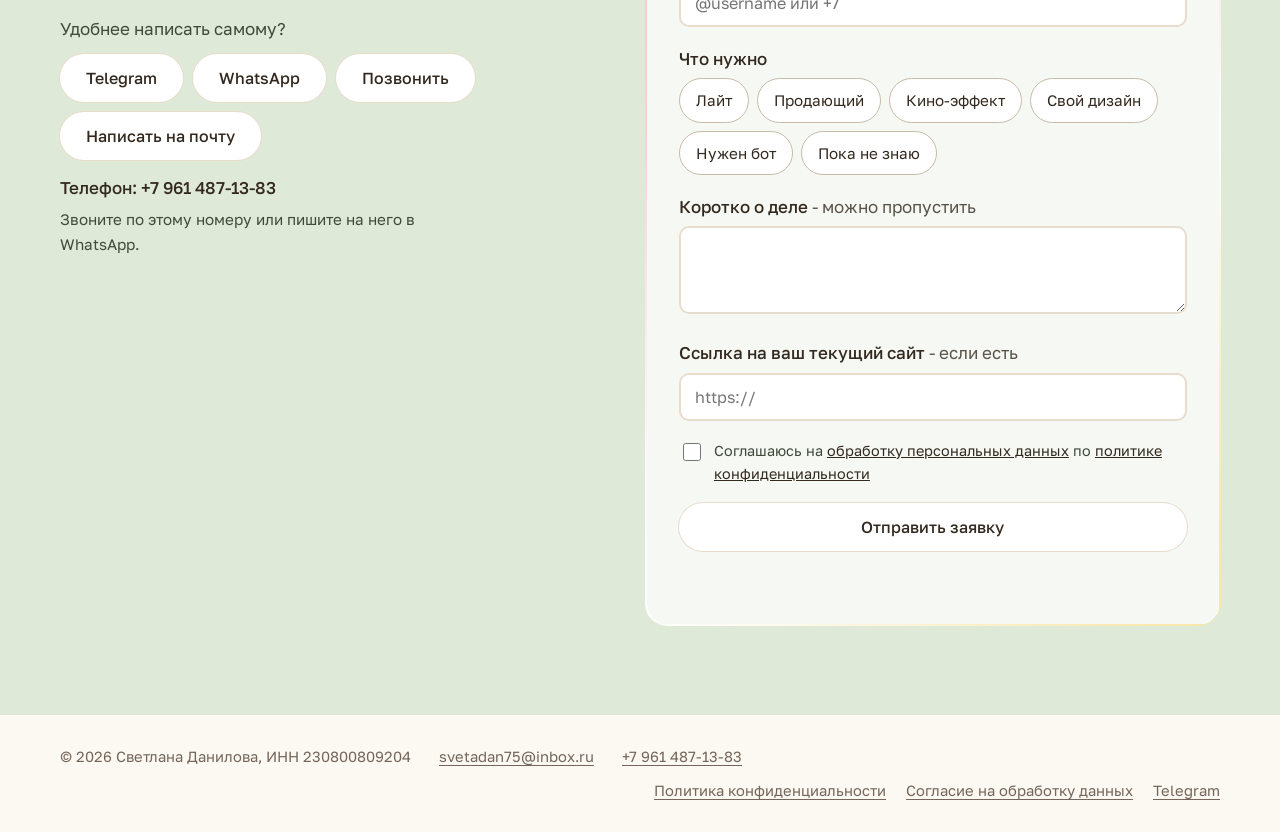
==== commit 9ef96fed: "Главная: в карточках Teddy Flowers вместо цветов и подарков" ====
--- a/index.html
+++ b/index.html
@@ -17,7 +17,7 @@
 <link rel="preconnect" href="https://fonts.googleapis.com">
 <link rel="preconnect" href="https://fonts.gstatic.com" crossorigin>
 <link rel="stylesheet" href="https://fonts.googleapis.com/css2?family=Cormorant+Garamond:wght@500;600&family=Golos+Text:wght@400;500&display=swap">
-<link rel="stylesheet" href="styles.css?v=3">
+<link rel="stylesheet" href="styles.css?v=4">
 </head>
 <body>
 <a class="skip" href="#main">Перейти к содержанию</a>
@@ -46,7 +46,7 @@
       <a class="link" href="#works">Смотреть работы</a>
     </div>
     <div class="hero-art" aria-hidden="true">
-      <figure class="ha ha-1"><img src="img/works/08-s.webp" alt="" width="760" height="507"><figcaption>Цветочный магазин</figcaption></figure>
+      <figure class="ha ha-1"><img src="img/works/02-s.webp" alt="" width="760" height="507"><figcaption>Цветочный магазин</figcaption></figure>
       <figure class="ha ha-2"><img src="img/works/28-s.webp" alt="" width="760" height="507"><figcaption>Психолог</figcaption></figure>
       <figure class="ha ha-3"><img src="img/works/15-s.webp" alt="" width="760" height="507"><figcaption>Студия маникюра</figcaption></figure>
     </div>
@@ -350,7 +350,7 @@
   <p class="lb-cap" id="lb-cap"></p>
 </dialog>
 
-<script src="works-data.js?v=3"></script>
-<script src="main.js?v=3" defer></script>
+<script src="works-data.js?v=4"></script>
+<script src="main.js?v=4" defer></script>
 </body>
 </html>
